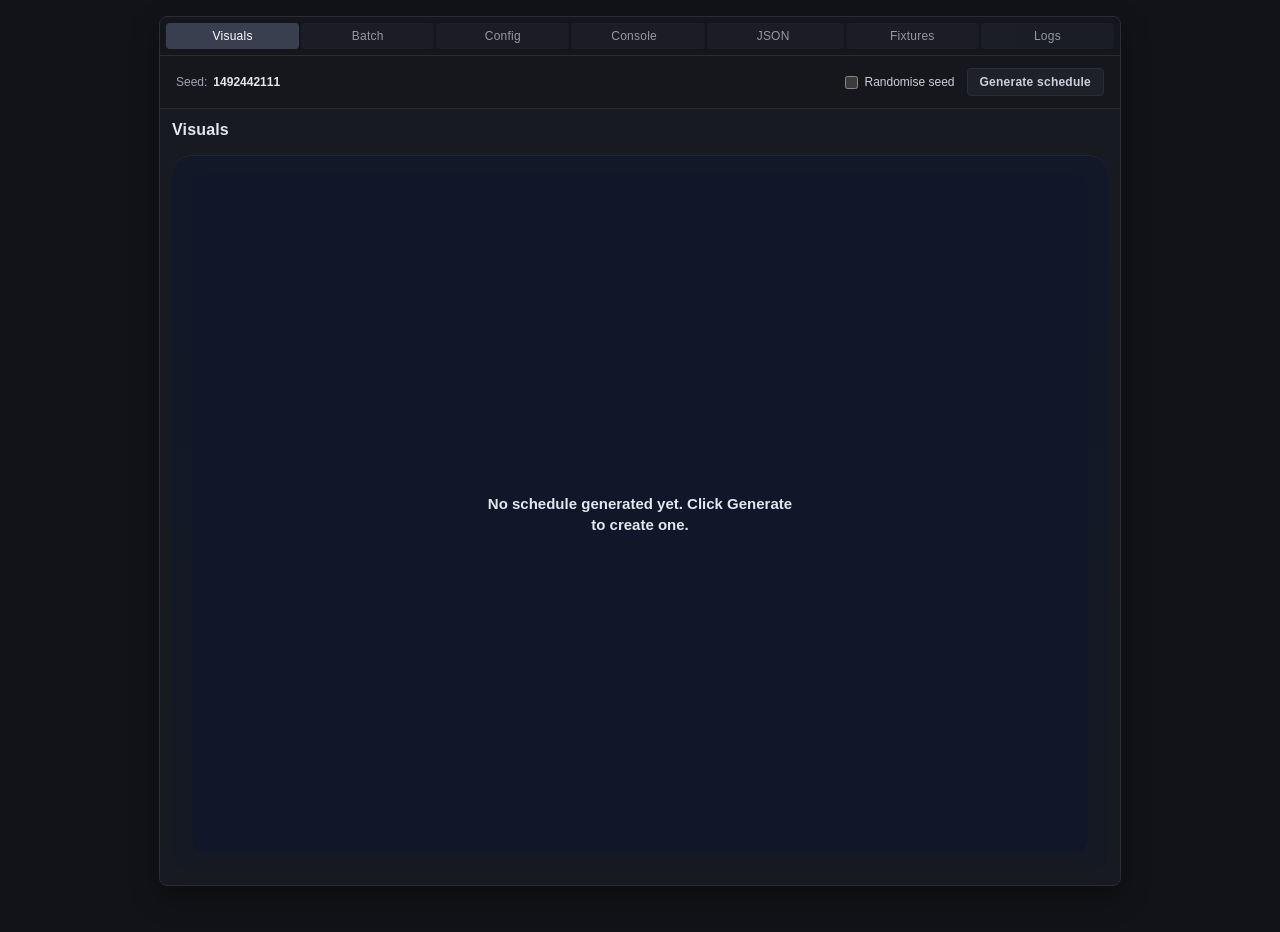
==== web/index.html @ 029d88d6 "Add batch purity summary indicator" ====
<!DOCTYPE html>
<html lang="en">
<head>
  <meta charset="UTF-8">
  <meta name="viewport" content="width=device-width, initial-scale=1.0">
  <title>Wyrd Workbench</title>
  <link rel="stylesheet" href="style.css">
</head>
<body>
  <div class="workbench">
    <nav
      id="root-tab-bar"
      class="tab-bar"
      role="tablist"
      aria-label="Workbench tabs"
      data-root-tabs
    >
      <button
        class="tab root-tab root-tab--active"
        type="button"
        id="tab-visuals"
        role="tab"
        aria-selected="true"
        aria-controls="panel-visuals"
        data-tab="visuals"
        data-root-tab="visuals"
      >
        Visuals
      </button>
      <button
        class="tab root-tab"
        type="button"
        id="tab-batch"
        role="tab"
        aria-selected="false"
        aria-controls="panel-batch"
        data-tab="batch"
        data-root-tab="batch"
        tabindex="-1"
      >
        Batch
      </button>
      <button
        class="tab root-tab"
        type="button"
        id="tab-config"
        role="tab"
        aria-selected="false"
        aria-controls="panel-config"
        data-tab="config"
        data-root-tab="config"
        tabindex="-1"
      >
        Config
      </button>
      <button
        class="tab root-tab"
        type="button"
        id="tab-console"
        role="tab"
        aria-selected="false"
        aria-controls="panel-console"
        data-tab="console"
        data-root-tab="console"
        tabindex="-1"
      >
        Console
      </button>
      <button
        class="tab root-tab"
        type="button"
        id="tab-json"
        role="tab"
        aria-selected="false"
        aria-controls="panel-json"
        data-tab="json"
        data-root-tab="json"
        tabindex="-1"
      >
        JSON
      </button>
      <button
        class="tab root-tab"
        type="button"
        id="tab-fixtures"
        role="tab"
        aria-selected="false"
        aria-controls="panel-fixtures"
        data-tab="fixtures"
        data-root-tab="fixtures"
        tabindex="-1"
      >
        Fixtures
      </button>
      <button
        class="tab root-tab"
        type="button"
        id="tab-logs"
        role="tab"
        aria-selected="false"
        aria-controls="panel-logs"
        data-tab="logs"
        data-root-tab="logs"
        tabindex="-1"
      >
        Logs
      </button>
    </nav>
    <div class="workbench-toolbar" data-global-actions>
      <div class="toolbar-info">
        <span class="toolbar-seed-label">Seed:</span>
        <span class="toolbar-seed-value" data-current-seed>—</span>
      </div>
      <div class="toolbar-actions">
        <label class="toolbar-toggle" for="randomize-seed-toggle">
          <input type="checkbox" id="randomize-seed-toggle" />
          <span>Randomise seed</span>
        </label>
        <button type="button" data-global-action="generate">
          Generate schedule
        </button>
      </div>
    </div>
    <main class="tab-content">
      <section
        class="tab-panel root-panel root-panel--active active"
        id="panel-visuals"
        role="tabpanel"
        aria-labelledby="tab-visuals"
        data-tab="visuals"
        data-root-panel="visuals"
        tabindex="-1"
      >
        <h2 class="tab-panel-title" data-tab-heading tabindex="-1">Visuals</h2>
        <div id="visuals-container"></div>
      </section>
      <section
        class="tab-panel root-panel is-hidden"
        id="panel-batch"
        role="tabpanel"
        aria-labelledby="tab-batch"
        data-tab="batch"
        data-root-panel="batch"
        tabindex="-1"
      >
        <div class="tab-panel-title-row">
          <h2 class="tab-panel-title" data-tab-heading tabindex="-1">Batch</h2>
          <span class="purity-pill" data-purity-indicator aria-live="polite">Purity: n/a</span>
        </div>
        <div class="batch-panel" id="batch-panel" data-batch-panel>
          <div class="visuals-history-panel batch-controls">
            <div class="batch-controls__header">
              <h3 class="batch-controls__title">Batch runner</h3>
              <span class="batch-controls__summary" data-batch-summary>Run a batch to begin.</span>
            </div>
            <div class="batch-controls__body">
              <div class="batch-size-group" role="group" aria-label="Batch size">
                <span class="batch-controls__label">Batch size</span>
                <div class="batch-size-buttons">
                  <button type="button" class="batch-size-button is-active" data-batch-size="52">
                    52
                  </button>
                  <button type="button" class="batch-size-button" data-batch-size="100">100</button>
                  <button type="button" class="batch-size-button" data-batch-size="500">500</button>
                </div>
              </div>
              <div class="batch-controls__actions">
                <button type="button" class="batch-run-button" data-batch-run>Run batch</button>
                <button
                  type="button"
                  class="batch-fit-button"
                  data-batch-fit
                  aria-pressed="false"
                >
                  Fit
                </button>
              </div>
            </div>
          </div>
          <div class="visuals-history-panel batch-results">
            <div class="batch-results__header">
              <h3 class="batch-results__title">Batch results</h3>
              <div class="batch-results__controls">
                <div class="batch-mode-toggle" role="group" aria-label="Batch scale mode">
                  <button
                    type="button"
                    class="batch-mode-button is-active"
                    data-batch-mode="proportional"
                    aria-pressed="true"
                  >
                    Proportional
                  </button>
                  <button
                    type="button"
                    class="batch-mode-button"
                    data-batch-mode="absolute"
                    aria-pressed="false"
                  >
                    Absolute
                  </button>
                </div>
                <div class="batch-mode-toggle" role="group" aria-label="Batch order mode">
                  <button
                    type="button"
                    class="batch-mode-button"
                    data-batch-order="sequence"
                    aria-pressed="false"
                  >
                    Sequence
                  </button>
                  <button
                    type="button"
                    class="batch-mode-button is-active"
                    data-batch-order="share"
                    aria-pressed="true"
                  >
                    Share
                  </button>
                </div>
              </div>
            </div>
            <div class="batch-results__legend" data-batch-legend>
              <span class="batch-results__legend-title">Activities</span>
              <div class="batch-results__legend-list" data-batch-legend-list role="list"></div>
              <p class="batch-results__legend-empty" data-batch-legend-empty>
                Run a batch to see activities.
              </p>
            </div>
            <div class="batch-results__body">
              <div class="batch-results__visualization" data-batch-visualization>
                <div class="batch-results__stack" data-batch-stack></div>
              </div>
              <p class="batch-results__empty" data-batch-empty>Run a batch to see results.</p>
            </div>
          </div>
        </div>
      </section>
      <section
        class="tab-panel root-panel is-hidden"
        id="panel-config"
        role="tabpanel"
        aria-labelledby="tab-config"
        data-tab="config"
        data-root-panel="config"
        tabindex="-1"
      >
        <h2 class="tab-panel-title" data-tab-heading tabindex="-1">Config</h2>
        <div class="config-layout" id="config-panel">
          <div class="tab-group">
            <div class="tab-bar nested" data-config="class-tabs">
              <button class="tab active" type="button" data-class="calendar">Calendar</button>
            </div>
            <div class="tab-content nested inset config-class-panels">
              <div class="config-class-panel active" data-class-panel="calendar">
                <div class="tab-bar nested" data-calendar="variant-tabs">
                  <button class="tab active" type="button" data-variant="mk1">MK1</button>
                  <button class="tab" type="button" data-variant="mk2">MK2</button>
                </div>
                <section class="config-section" data-calendar="common">
                  <div class="config-common-grid">
                    <label class="config-field" for="cal-arch">
                      <span class="config-field-label">Archetype</span>
                      <select id="cal-arch" class="config-control">
                        <option value="Office">Office</option>
                        <option value="Parent">Parent</option>
                        <option value="Freelancer">Freelancer</option>
                      </select>
                    </label>
                    <label class="config-field" for="cal-week">
                      <span class="config-field-label">Week start date</span>
                      <input id="cal-week" class="config-control" type="date" />
                    </label>
                    <div class="config-field config-field-seed">
                      <label class="config-field-label" for="cal-seed">Seed number</label>
                      <div class="seed-row">
                        <input
                          id="cal-seed"
                          class="config-control"
                          type="number"
                          inputmode="numeric"
                        />
                        <div class="seed-buttons">
                          <button type="button" id="seed-reset" class="mini-button">
                            Reset
                          </button>
                          <button type="button" id="seed-random" class="mini-button">
                            Surprise me
                          </button>
                        </div>
                      </div>
                    </div>
                  </div>
                </section>
                <div class="config-variant-panels">
                  <div class="config-variant-panel active" data-variant-panel="mk1">
                    <div class="tab-bar nested subtle" data-rig-tabs="mk1">
                      <button class="tab active" type="button" data-rig="default">Default</button>
                    </div>
                    <div class="tab-content nested inset config-panels">
                      <div class="config-panel-content active" data-panel="mk1:default">
                        <p class="config-copy">MK1 Default settings placeholder…</p>
                      </div>
                    </div>
                  </div>
                  <div class="config-variant-panel" data-variant-panel="mk2" hidden>
                    <div class="tab-bar nested subtle" data-rig-tabs="mk2">
                      <button class="tab active" type="button" data-rig="calendar">Calendar</button>
                      <button class="tab" type="button" data-rig="workforce">Workforce</button>
                    </div>
                    <div class="tab-content nested inset config-panels">
                      <div class="config-panel-content active" data-panel="mk2:calendar">
                        <div class="config-toggle-list">
                          <label class="config-toggle" for="mk2cal-compress">
                            <input type="checkbox" id="mk2cal-compress" />
                            <span>Show compression overlays</span>
                          </label>
                          <label class="config-toggle" for="mk2cal-conflicts">
                            <input type="checkbox" id="mk2cal-conflicts" />
                            <span>Show conflict markers</span>
                          </label>
                        </div>
                      </div>
                      <div class="config-panel-content" data-panel="mk2:workforce" hidden>
                        <div class="config-field">
                          <label class="config-field-label" for="mk2wf-budget">
                            Yearly budget (JSON)
                          </label>
                          <textarea id="mk2wf-budget" class="config-control config-textarea"></textarea>
                        </div>
                        <div class="config-inline-actions">
                          <button type="button" id="mk2wf-default" class="mini-button">
                            Use sensible default
                          </button>
                          <button type="button" id="mk2wf-validate" class="mini-button accent">
                            Validate
                          </button>
                        </div>
                      </div>
                    </div>
                  </div>
                </div>
              </div>
            </div>
          </div>
          <div class="config-summary" data-config-summary>
            <span class="config-chip" data-config-chip="class">Class: Calendar</span>
            <span class="config-chip" data-config-chip="variant">Variant: MK1</span>
            <span class="config-chip" data-config-chip="rig">Rig: Default</span>
            <span class="config-chip" data-config-chip="archetype">Archetype: —</span>
            <span class="config-chip" data-config-chip="weekStart">Week Start: —</span>
            <span class="config-chip" data-config-chip="seed">Seed: —</span>
          </div>
          <div class="config-actions">
            <button
              type="button"
              class="secondary-action"
              data-config-action="initialize-runtime"
            >
              Initialize Runtime
            </button>
          </div>
        </div>
      </section>
      <section
        class="tab-panel root-panel is-hidden"
        id="panel-console"
        role="tabpanel"
        aria-labelledby="tab-console"
        data-tab="console"
        data-root-panel="console"
        tabindex="-1"
      >
        <h2 class="tab-panel-title" data-tab-heading tabindex="-1">Console</h2>
      </section>
      <section
        class="tab-panel root-panel is-hidden"
        id="panel-json"
        role="tabpanel"
        aria-labelledby="tab-json"
        data-tab="json"
        data-root-panel="json"
        tabindex="-1"
      >
        <h2 class="tab-panel-title" data-tab-heading tabindex="-1">JSON</h2>
      </section>
      <section
        class="tab-panel root-panel is-hidden"
        id="panel-fixtures"
        role="tabpanel"
        aria-labelledby="tab-fixtures"
        data-tab="fixtures"
        data-root-panel="fixtures"
        tabindex="-1"
      >
        <h2 class="tab-panel-title" data-tab-heading tabindex="-1">Fixtures</h2>
      </section>
      <section
        class="tab-panel root-panel is-hidden"
        id="panel-logs"
        role="tabpanel"
        aria-labelledby="tab-logs"
        data-tab="logs"
        data-root-panel="logs"
        tabindex="-1"
      >
        <h2 class="tab-panel-title" data-tab-heading tabindex="-1">Logs</h2>
      </section>
    </main>
  </div>
  <script type="module" src="app.js"></script>
</body>
</html>
---- web/style.css ----
:root {
  color-scheme: dark;
  font-family: "Inter", "Segoe UI", sans-serif;
  font-size: 13px;
  background-color: #1b1d23;
  color: #e5e7eb;
}

body {
  margin: 0;
  background: #121318;
  display: flex;
  justify-content: center;
  min-height: 100vh;
  padding: 16px;
}

.workbench {
  width: 100%;
  max-width: 960px;
  background: #1b1d23;
  border: 1px solid #2a2d35;
  border-radius: 8px;
  overflow: hidden;
  display: flex;
  flex-direction: column;
  height: calc(100vh - 32px);
  min-height: calc(100vh - 32px);
  max-height: calc(100vh - 32px);
  box-shadow: 0 12px 28px rgba(0, 0, 0, 0.35);
}

.tab-bar {
  position: relative;
  z-index: 10;
  display: flex;
  gap: 2px;
  background: #15161c;
  padding: 6px;
  border-bottom: 1px solid #2a2d35;
}

.workbench-toolbar {
  display: flex;
  align-items: center;
  justify-content: flex-end;
  gap: 12px;
  padding: 12px 16px;
  background: #16171d;
  border-bottom: 1px solid #2a2d35;
}

.toolbar-info {
  display: inline-flex;
  align-items: center;
  gap: 6px;
  margin-right: auto;
  font-size: 12px;
  color: #9ea3b6;
}

.toolbar-seed-value {
  font-variant-numeric: tabular-nums;
  color: #e5e7eb;
  font-weight: 600;
}

.toolbar-actions {
  display: inline-flex;
  align-items: center;
  gap: 12px;
}

.toolbar-toggle {
  display: inline-flex;
  align-items: center;
  gap: 6px;
  font-size: 12px;
  color: #cbd0df;
  cursor: pointer;
  user-select: none;
}

.toolbar-toggle input {
  margin: 0;
}

.tab {
  flex: 1;
  background: #1f2128;
  color: #cbd0df;
  border: none;
  border-radius: 4px;
  padding: 6px 8px;
  font-size: 12px;
  letter-spacing: 0.02em;
  cursor: pointer;
  transition: background 0.2s ease, color 0.2s ease;
}

.tab.json-tab,
.tab.fixtures-tab {
  display: inline-flex;
  align-items: center;
  justify-content: center;
  gap: 6px;
  padding-right: 12px;
}

.tab.json-tab .tab-badge,
.tab.fixtures-tab .tab-badge {
  width: 8px;
  height: 8px;
  border-radius: 9999px;
  background: transparent;
  opacity: 0;
  transition: opacity 0.2s ease;
  box-shadow: 0 0 0 1px rgba(15, 23, 42, 0.65);
}

.tab.json-tab .tab-badge.tab-badge--ok {
  background: #22c55e;
  opacity: 1;
}

.tab.json-tab .tab-badge.tab-badge--err {
  background: #ef4444;
  opacity: 1;
}

.tab.fixtures-tab .tab-badge.tab-badge--notice {
  background: #38bdf8;
  opacity: 1;
}

.tab:hover {
  background: #272a33;
  color: #ffffff;
}

.tab.active {
  background: #3a3f4f;
  color: #ffffff;
}

.root-tab {
  opacity: 0.7;
}

.root-tab--active {
  background: #3a3f4f;
  color: #ffffff;
  opacity: 1;
}

.tab-content {
  position: relative;
  z-index: 0;
  padding: 12px;
  background: #181a21;
  flex: 1;
  min-height: 0;
  overflow: auto;
  display: flex;
  flex-direction: column;
}

.tab-panel {
  display: none;
}

.tab-panel[hidden] {
  display: none;
}

.tab-panel.active {
  display: block;
}

.root-panel.is-hidden {
  display: none;
}

.tab-panel:focus-visible,
.tab-panel-title:focus-visible {
  outline: 2px solid #22d3ee;
  outline-offset: 4px;
}

.tab-panel-title {
  margin: 0 0 16px;
  font-size: 16px;
  font-weight: 600;
  letter-spacing: 0.01em;
}

.tab-panel-title-row {
  display: flex;
  align-items: center;
  justify-content: space-between;
  gap: 12px;
  margin-bottom: 16px;
}

.tab-panel-title-row .tab-panel-title {
  margin: 0;
}

.purity-pill {
  display: inline-flex;
  align-items: center;
  border-radius: 999px;
  border: 1px solid rgba(148, 163, 184, 0.35);
  background: rgba(15, 23, 42, 0.7);
  color: #cbd5f5;
  font-size: 12px;
  font-weight: 600;
  letter-spacing: 0.03em;
  padding: 4px 10px;
  line-height: 1.2;
  white-space: nowrap;
}

.purity-pill--ok {
  background: rgba(34, 197, 94, 0.18);
  border-color: rgba(34, 197, 94, 0.45);
  color: #86efac;
}

.purity-pill--error {
  background: rgba(248, 113, 113, 0.18);
  border-color: rgba(248, 113, 113, 0.45);
  color: #fecaca;
}

.tab-bar.nested {
  background: #1c1e25;
  padding: 4px;
  border: 1px solid #2a2d35;
  border-radius: 6px;
}

.tab-bar.nested.subtle {
  background: #181a21;
  border-color: #2f323c;
}

.tab-content.nested {
  padding: 12px;
  background: #1c1e25;
  border: 1px solid #2a2d35;
  border-radius: 6px;
  margin-top: 10px;
}

.tab-content.nested.inset {
  background: #15171d;
  border-color: #2f323c;
}

.tab-content.nested.inset .tab-panel {
  padding: 8px 4px;
}

.tab-content.nested.inset .tab-panel p {
  margin: 0;
}

.config-layout {
  display: flex;
  flex-direction: column;
  gap: 18px;
}
[data-config="class-tabs"],
[data-calendar="variant-tabs"],
[data-rig-tabs] {
  display: flex;
  align-items: center;
  gap: 4px;
  padding: 4px 6px;
  border-radius: 9999px;
  border: 1px solid #2a2d35;
  background: #181a21;
  flex-wrap: wrap;
}

[data-config="class-tabs"] {
  background: #1c1e25;
}

[data-rig-tabs] {
  background: #15171d;
  border-color: #2f323c;
}

[data-config="class-tabs"] .tab,
[data-calendar="variant-tabs"] .tab,
[data-rig-tabs] .tab {
  flex: 0 0 auto;
  padding: 4px 12px;
  font-size: 12px;
  border-radius: 9999px;
  letter-spacing: 0.02em;
}

[data-config="class-tabs"] .tab,
[data-calendar="variant-tabs"] .tab {
  background: #1f2128;
}

[data-config="class-tabs"] .tab.active,
[data-calendar="variant-tabs"] .tab.active,
[data-rig-tabs] .tab.active {
  background: #3a3f4f;
}

[data-class-panel][hidden],
.config-variant-panel[hidden] {
  display: none;
}

.config-class-panel {
  display: flex;
  flex-direction: column;
  gap: 12px;
}

.config-variant-panels {
  display: flex;
  flex-direction: column;
  gap: 12px;
}

.config-variant-panel {
  display: flex;
  flex-direction: column;
  gap: 10px;
}

.config-common-grid {
  display: grid;
  gap: 10px;
  grid-template-columns: repeat(auto-fit, minmax(180px, 1fr));
}

.config-field {
  display: flex;
  flex-direction: column;
  gap: 4px;
}

.config-field-label {
  font-size: 12px;
  color: #cbd0df;
  letter-spacing: 0.01em;
}

.config-control {
  background: #1f2128;
  border: 1px solid #2a2d35;
  border-radius: 4px;
  color: #e5e7eb;
  font-size: 12px;
  padding: 6px 8px;
  min-height: 28px;
  transition: border-color 0.2s ease, box-shadow 0.2s ease;
}

.config-control:focus-visible {
  outline: 2px solid #6366f1;
  outline-offset: 2px;
}

.config-control:disabled {
  opacity: 0.6;
}

.config-field-seed .seed-row {
  display: flex;
  align-items: center;
  gap: 6px;
}

.seed-buttons {
  display: inline-flex;
  gap: 4px;
}

.mini-button {
  background: #2a2d35;
  border: 1px solid #353843;
  border-radius: 4px;
  color: #d0d5e2;
  cursor: pointer;
  font-size: 12px;
  letter-spacing: 0.01em;
  padding: 4px 8px;
  transition: background 0.2s ease, color 0.2s ease, border-color 0.2s ease;
}

.mini-button:hover {
  background: #353843;
  color: #ffffff;
}

.mini-button:focus-visible {
  outline: 2px solid #22d3ee;
  outline-offset: 2px;
}

.mini-button.accent {
  background: #3a3f4f;
  border-color: #4b5164;
  color: #f8fafc;
}

.config-toggle-list {
  display: flex;
  flex-direction: column;
  gap: 8px;
}

.config-toggle {
  display: flex;
  align-items: center;
  gap: 10px;
  font-size: 12px;
  color: #d0d5e2;
}

.config-toggle input[type='checkbox'] {
  width: 16px;
  height: 16px;
  accent-color: #6366f1;
}

.config-textarea {
  min-height: 140px;
  resize: vertical;
  line-height: 1.4;
}

.config-inline-actions {
  display: flex;
  flex-wrap: wrap;
  gap: 6px;
}

.config-summary {
  display: flex;
  flex-wrap: wrap;
  gap: 6px;
  padding: 8px 10px;
  background: #16171d;
  border: 1px solid #2a2d35;
  border-radius: 8px;
}

.config-chip {
  display: inline-flex;
  align-items: center;
  gap: 6px;
  background: #1f2128;
  border: 1px solid #2a2d35;
  border-radius: 9999px;
  padding: 4px 12px;
  font-size: 12px;
  color: #d0d5e2;
  letter-spacing: 0.01em;
}


[data-rig-tabs][hidden] {
  display: none;
}

.config-panel-content {
  display: none;
  flex-direction: column;
  gap: 12px;
  max-height: 260px;
  overflow-y: auto;
  padding-right: 4px;
}

.config-panel-content.active {
  display: flex;
}

.tab-group {
  display: flex;
  flex-direction: column;
  gap: 10px;
}

.config-copy {
  color: #cbd0df;
  font-size: 12px;
  line-height: 1.6;
}

.config-actions {
  display: flex;
  gap: 10px;
}

.primary-action,
.secondary-action {
  padding: 10px 18px;
  border-radius: 6px;
  border: 1px solid transparent;
  font-size: 12px;
  font-weight: 600;
  letter-spacing: 0.03em;
  cursor: pointer;
  transition: transform 0.15s ease, box-shadow 0.15s ease;
}

.primary-action {
  background: linear-gradient(135deg, #6366f1, #22d3ee);
  border-color: rgba(255, 255, 255, 0.12);
  color: #0f172a;
  box-shadow: 0 10px 22px rgba(34, 211, 238, 0.25);
}

.secondary-action {
  background: #1f2128;
  border-color: #2a2d35;
  color: #cbd0df;
}

.primary-action:hover,
.secondary-action:hover {
  transform: translateY(-1px);
  box-shadow: 0 12px 24px rgba(15, 23, 42, 0.2);
}

.primary-action:active,
.secondary-action:active {
  transform: translateY(0);
  box-shadow: 0 6px 16px rgba(15, 23, 42, 0.2);
}

.primary-action:focus-visible,
.secondary-action:focus-visible {
  outline: 2px solid #22d3ee;
  outline-offset: 2px;
}

#panel-visuals {
  flex: 1;
  min-height: 0;
  overflow: hidden;
}

#panel-visuals.tab-panel.active {
  display: flex;
  flex-direction: column;
}

#panel-visuals .tab-panel-title {
  flex-shrink: 0;
}

#visuals-container {
  position: relative;
  z-index: 0;
  display: flex;
  flex-direction: column;
  flex: 1;
  min-height: 0;
  border-radius: 20px;
  background: linear-gradient(180deg, rgba(15, 23, 42, 0.75), rgba(15, 23, 42, 0.3));
  padding: 20px;
  box-shadow: inset 0 1px 0 rgba(255, 255, 255, 0.05);
  overflow: hidden;
}

.visuals-layout {
  flex: 1;
  display: flex;
  flex-direction: column;
  gap: 16px;
  min-height: 0;
}

.visuals-main {
  flex: 1;
  min-width: 0;
  min-height: 0;
  display: flex;
  flex-direction: column;
  gap: 16px;
  position: relative;
}

.visuals-panel {
  flex: 1;
  display: flex;
  flex-direction: column;
  gap: 16px;
  min-height: 0;
}

.visuals-header-row {
  display: flex;
  align-items: center;
  justify-content: space-between;
  gap: 12px;
  flex-wrap: wrap;
}

.visuals-controls-block {
  display: flex;
  flex-direction: column;
  gap: 12px;
  align-items: stretch;
  flex: 0 0 auto;
}

.visuals-run-meta {
  display: inline-flex;
  align-items: center;
  gap: 8px;
  padding: 6px 12px;
  border-radius: 999px;
  border: 1px solid rgba(148, 163, 184, 0.25);
  background: rgba(15, 23, 42, 0.45);
  color: #e2e8f0;
  font-size: 12px;
  font-weight: 600;
  letter-spacing: 0.01em;
  white-space: nowrap;
}

.visuals-run-meta[hidden] {
  display: none;
}

.visuals-run-meta__label {
  font-variant-numeric: tabular-nums;
}

.visuals-canvas-block {
  flex: 1;
  min-height: 0;
}

.chip-row {
  display: flex;
  flex-wrap: wrap;
  gap: 8px;
  width: 100%;
  max-height: 96px;
  overflow-y: auto;
  overflow-x: hidden;
  padding: 4px 4px 4px 0;
}

.visuals-history-panel {
  width: 100%;
  box-sizing: border-box;
  flex-shrink: 0;
  display: flex;
  flex-direction: column;
  gap: 12px;
  padding: 16px;
  border-radius: 16px;
  border: 1px solid rgba(148, 163, 184, 0.25);
  background: rgba(15, 23, 42, 0.55);
  backdrop-filter: blur(6px);
}

.visuals-history-header {
  display: flex;
  align-items: center;
  justify-content: space-between;
}

.visuals-history-title {
  margin: 0;
  font-size: 14px;
  font-weight: 600;
  letter-spacing: 0.02em;
  text-transform: uppercase;
  color: #e2e8f0;
}

.visuals-history-hint {
  margin: 0;
  font-size: 12px;
  color: rgba(203, 213, 225, 0.75);
}

.visuals-history-summary {
  display: flex;
  flex-direction: column;
  gap: 8px;
  padding: 12px;
  border-radius: 12px;
  border: 1px solid rgba(148, 163, 184, 0.25);
  background: rgba(15, 23, 42, 0.35);
}

.visuals-history-summary[hidden] {
  display: none;
}

.visuals-history-summary__title {
  margin: 0;
  font-size: 13px;
  font-weight: 600;
  letter-spacing: 0.02em;
  color: #e2e8f0;
}

.visuals-history-summary__meta {
  margin: 0;
  font-size: 12px;
  color: rgba(203, 213, 225, 0.75);
}

.visuals-history-summary__grid {
  display: grid;
  gap: 10px 16px;
  grid-template-columns: repeat(auto-fit, minmax(120px, 1fr));
}

.visuals-history-summary__item {
  display: flex;
  flex-direction: column;
  gap: 4px;
}

.visuals-history-summary__term {
  font-size: 11px;
  text-transform: uppercase;
  letter-spacing: 0.08em;
  color: rgba(148, 163, 184, 0.85);
}

.visuals-history-summary__value {
  font-size: 16px;
  font-weight: 600;
  color: #f8fafc;
}

.batch-panel {
  flex: 1;
  display: flex;
  flex-direction: column;
  gap: 16px;
  min-height: 0;
}

.batch-controls,
.batch-results {
  display: flex;
  flex-direction: column;
  gap: 16px;
  width: 100%;
  max-width: 100%;
  box-sizing: border-box;
  overflow-x: hidden;
}

.batch-controls__header,
.batch-results__header {
  display: flex;
  align-items: center;
  justify-content: space-between;
  gap: 12px;
  flex-wrap: wrap;
}

.batch-results__controls {
  display: flex;
  flex-wrap: wrap;
  align-items: center;
  gap: 8px;
}

.batch-results__legend {
  display: flex;
  flex-direction: column;
  gap: 8px;
  padding: 12px 16px;
  border-radius: 16px;
  border: 1px solid rgba(148, 163, 184, 0.22);
  background: rgba(15, 23, 42, 0.45);
}

.batch-results__legend-title {
  font-size: 12px;
  font-weight: 600;
  letter-spacing: 0.06em;
  text-transform: uppercase;
  color: rgba(226, 232, 240, 0.85);
}

.batch-results__legend-list {
  display: flex;
  flex-wrap: wrap;
  gap: 8px;
}

.batch-results__legend-empty {
  margin: 0;
  font-size: 12px;
  color: rgba(148, 163, 184, 0.8);
}

.batch-legend__chip {
  display: inline-flex;
  align-items: center;
  gap: 6px;
  border-radius: 999px;
  border: 1px solid rgba(148, 163, 184, 0.3);
  background: rgba(15, 23, 42, 0.6);
  color: #e2e8f0;
  font-size: 12px;
  font-weight: 600;
  letter-spacing: 0.02em;
  padding: 4px 12px 4px 10px;
  cursor: pointer;
  transition: background 0.18s ease, border-color 0.18s ease, color 0.18s ease,
    box-shadow 0.18s ease;
}

.batch-legend__chip:hover {
  border-color: rgba(148, 163, 184, 0.5);
  background: rgba(30, 41, 59, 0.7);
}

.batch-legend__chip.is-active {
  background: rgba(79, 70, 229, 0.7);
  border-color: rgba(99, 102, 241, 0.9);
  color: #ffffff;
  box-shadow: 0 10px 22px rgba(15, 23, 42, 0.35);
}

.batch-legend__swatch {
  width: 12px;
  height: 12px;
  border-radius: 999px;
  background: var(--legend-swatch-color, #6366f1);
  box-shadow: 0 0 0 1px rgba(15, 23, 42, 0.65);
}

.batch-legend__label {
  white-space: nowrap;
}

.batch-controls__title,
.batch-results__title {
  margin: 0;
  font-size: 14px;
  font-weight: 600;
  letter-spacing: 0.02em;
  text-transform: uppercase;
  color: #e2e8f0;
}

.batch-controls__summary {
  font-size: 12px;
  color: rgba(203, 213, 225, 0.75);
}

.batch-controls__body {
  display: flex;
  flex-wrap: wrap;
  gap: 16px;
  align-items: flex-end;
}

.batch-controls__actions {
  display: flex;
  flex-wrap: wrap;
  gap: 12px;
  align-items: center;
}

.batch-size-group {
  display: flex;
  flex-direction: column;
  gap: 8px;
}

.batch-controls__label {
  font-size: 12px;
  font-weight: 600;
  letter-spacing: 0.06em;
  text-transform: uppercase;
  color: rgba(203, 213, 225, 0.85);
}

.batch-size-buttons {
  display: flex;
  gap: 8px;
  flex-wrap: wrap;
}

.batch-size-button {
  border: 1px solid rgba(148, 163, 184, 0.28);
  border-radius: 999px;
  background: rgba(15, 23, 42, 0.65);
  color: #e2e8f0;
  font-size: 13px;
  font-weight: 600;
  letter-spacing: 0.02em;
  padding: 8px 16px;
  cursor: pointer;
  transition: background 0.18s ease, border-color 0.18s ease, color 0.18s ease,
    transform 0.18s ease;
}

.batch-size-button:hover {
  background: rgba(30, 41, 59, 0.75);
  border-color: rgba(148, 163, 184, 0.4);
}

.batch-size-button.is-active {
  background: rgba(79, 70, 229, 0.55);
  border-color: rgba(148, 163, 184, 0.45);
  box-shadow: inset 0 0 0 1px rgba(148, 163, 184, 0.3);
  color: #ffffff;
}

.batch-size-button:disabled {
  opacity: 0.6;
  cursor: not-allowed;
}

.batch-run-button {
  border-radius: 12px;
  border: 1px solid rgba(148, 163, 184, 0.3);
  background: linear-gradient(135deg, rgba(99, 102, 241, 0.78), rgba(56, 189, 248, 0.78));
  color: #0f172a;
  font-weight: 700;
  font-size: 13px;
  letter-spacing: 0.03em;
  padding: 10px 18px;
  cursor: pointer;
  transition: transform 0.18s ease, box-shadow 0.18s ease, opacity 0.18s ease;
}

.batch-run-button:hover:not(:disabled) {
  transform: translateY(-1px);
  box-shadow: 0 12px 28px rgba(15, 23, 42, 0.35);
}

.batch-run-button:disabled {
  opacity: 0.7;
  cursor: not-allowed;
  box-shadow: none;
  transform: none;
}

.batch-fit-button {
  border: 1px solid rgba(148, 163, 184, 0.3);
  border-radius: 999px;
  background: rgba(15, 23, 42, 0.6);
  color: #e2e8f0;
  font-weight: 600;
  font-size: 12px;
  letter-spacing: 0.06em;
  text-transform: uppercase;
  padding: 10px 18px;
  cursor: pointer;
  transition: background 0.18s ease, color 0.18s ease, transform 0.18s ease,
    box-shadow 0.18s ease, border-color 0.18s ease;
}

.batch-fit-button:hover:not(:disabled) {
  background: rgba(79, 70, 229, 0.65);
  border-color: rgba(148, 163, 184, 0.45);
  color: #ffffff;
  transform: translateY(-1px);
  box-shadow: 0 12px 24px rgba(79, 70, 229, 0.3);
}

.batch-fit-button.is-active {
  background: rgba(79, 70, 229, 0.75);
  border-color: rgba(148, 163, 184, 0.45);
  color: #ffffff;
  box-shadow: 0 12px 26px rgba(79, 70, 229, 0.35);
}

.batch-fit-button:disabled {
  opacity: 0.7;
  cursor: not-allowed;
  transform: none;
  box-shadow: none;
}

.batch-mode-toggle {
  display: inline-flex;
  gap: 6px;
  padding: 4px;
  border-radius: 999px;
  background: rgba(15, 23, 42, 0.55);
  border: 1px solid rgba(148, 163, 184, 0.2);
}

.batch-mode-button {
  border: none;
  border-radius: 999px;
  padding: 6px 12px;
  font-size: 12px;
  font-weight: 600;
  color: #cbd5f5;
  background: transparent;
  cursor: pointer;
  transition: background 0.18s ease, color 0.18s ease;
}

.batch-mode-button.is-active {
  background: rgba(79, 70, 229, 0.55);
  color: #ffffff;
  box-shadow: inset 0 0 0 1px rgba(148, 163, 184, 0.35);
}

.batch-mode-button:disabled {
  opacity: 0.65;
  cursor: not-allowed;
}

.batch-results__body {
  display: flex;
  flex-direction: column;
  gap: 12px;
  width: 100%;
  max-width: 100%;
}

.batch-results__visualization {
  display: flex;
  flex-direction: column;
  gap: 12px;
  width: 100%;
  max-width: 100%;
  max-height: 360px;
  overflow-y: auto;
  overflow-x: hidden;
  box-sizing: border-box;
  padding-right: 4px;
}

.batch-results__visualization--fit {
  overflow-y: hidden;
}

.batch-results__stack {
  display: flex;
  flex-direction: column;
  gap: 12px;
  width: 100%;
  max-width: 100%;
}

.batch-results__stack--fit {
  gap: 0;
}

.batch-results__row {
  display: flex;
  gap: 16px;
  align-items: center;
  width: 100%;
  max-width: 100%;
}

.batch-results__row--fit {
  gap: 8px;
  align-items: stretch;
  overflow: hidden;
}

.batch-results__row--fit .batch-results__label {
  display: none;
}

.batch-results__row--fit .batch-results__bar {
  display: flex;
  align-items: stretch;
  min-height: 0;
}

.batch-results__label {
  display: flex;
  flex-direction: column;
  gap: 4px;
  min-width: 120px;
}

.batch-results__run {
  font-size: 12px;
  font-weight: 600;
  letter-spacing: 0.06em;
  text-transform: uppercase;
  color: #e2e8f0;
}

.batch-results__duration {
  font-size: 11px;
  letter-spacing: 0.06em;
  text-transform: uppercase;
  color: rgba(148, 163, 184, 0.85);
}

.batch-results__bar {
  flex: 1;
  min-width: 0;
  max-width: 100%;
  box-sizing: border-box;
}

.batch-results__track {
  display: flex;
  align-items: stretch;
  width: calc(var(--batch-row-scale, 1) * 100%);
  max-width: 100%;
  min-height: 20px;
  border-radius: 999px;
  overflow: hidden;
  border: 1px solid rgba(148, 163, 184, 0.25);
  background: rgba(15, 23, 42, 0.55);
  transition: width 0.18s ease;
  box-sizing: border-box;
}

.batch-results__track--fit {
  min-height: 0;
  height: 100%;
  border-radius: 6px;
  border-width: 0;
}

.batch-results__track--fit .batch-results__segment-label {
  display: none;
}

.batch-results__segment {
  cursor: default;
  transition: opacity 0.18s ease, filter 0.18s ease;
}

.batch-results__segment:hover {
  transform: none;
}

.batch-results__segment--dimmed {
  opacity: 0.25;
  filter: saturate(0.2);
}

.batch-results__segment--highlighted {
  opacity: 1;
  filter: saturate(1.05);
}

.batch-results__visualization--highlighting .batch-results__track {
  opacity: 0.95;
}

.batch-results__segment-label {
  font-size: 11px;
  letter-spacing: 0.02em;
}

.batch-results__empty {
  margin: 0;
  font-size: 12px;
  color: rgba(148, 163, 184, 0.85);
}

.visuals-history-list {
  flex: 1;
  display: flex;
  flex-direction: column;
  gap: 8px;
  margin: 0;
  padding: 0;
  list-style: none;
  overflow-y: auto;
}

.visuals-history-empty {
  margin: 0;
  padding: 12px;
  border-radius: 12px;
  background: rgba(15, 23, 42, 0.35);
  color: rgba(203, 213, 225, 0.85);
  font-size: 13px;
  text-align: center;
}

.visuals-history-item {
  list-style: none;
}

.visuals-history-entry {
  width: 100%;
  display: flex;
  flex-direction: column;
  gap: 4px;
  align-items: flex-start;
  border: 1px solid rgba(148, 163, 184, 0.2);
  border-radius: 12px;
  background: rgba(30, 41, 59, 0.55);
  color: inherit;
  font: inherit;
  padding: 10px 12px;
  cursor: pointer;
  text-align: left;
  position: relative;
  transition: border-color 0.2s ease, background 0.2s ease, transform 0.2s ease;
}

.visuals-history-entry:hover {
  border-color: rgba(94, 234, 212, 0.55);
  background: rgba(30, 64, 175, 0.4);
}

.visuals-history-entry:focus-visible {
  outline: 2px solid #22d3ee;
  outline-offset: 2px;
}

.visuals-history-entry.is-active {
  border-color: rgba(56, 189, 248, 0.85);
  background: rgba(14, 116, 144, 0.45);
  box-shadow: inset 3px 0 0 rgba(56, 189, 248, 0.9);
}

.visuals-history-entry__headline {
  font-size: 12px;
  font-weight: 600;
  color: #f1f5f9;
  line-height: 1.4;
}

.visuals-history-entry__meta {
  font-size: 12px;
  color: rgba(203, 213, 225, 0.9);
  line-height: 1.4;
}

.console-pane {
  display: grid;
  gap: 12px;
}

.console-controls {
  display: flex;
  flex-direction: column;
  gap: 12px;
  background: #1f2128;
  border: 1px solid #2a2d35;
  border-radius: 6px;
  padding: 12px;
}

.console-runtime-row {
  display: flex;
  flex-wrap: wrap;
  align-items: center;
  gap: 8px;
}

.console-select {
  min-width: 180px;
  background: #16171d;
  color: #e5e7eb;
  border: 1px solid #2a2d35;
  border-radius: 4px;
  padding: 6px 8px;
  font-size: 13px;
}

.console-load-button {
  background: #2b2f3b;
  color: #d0d5e2;
  border: 1px solid #3a3f4f;
  border-radius: 4px;
  padding: 6px 12px;
  font-size: 12px;
  cursor: pointer;
  transition: background 0.2s ease, color 0.2s ease, opacity 0.2s ease;
}

.console-load-button:hover {
  background: #3a3f4f;
  color: #ffffff;
}

.console-field {
  display: flex;
  flex-direction: column;
  gap: 6px;
}

.console-field-label {
  font-size: 12px;
  letter-spacing: 0.04em;
  text-transform: uppercase;
  color: #9ba3b6;
}

.console-textarea {
  width: 100%;
  min-height: 120px;
  font-family: "JetBrains Mono", "Fira Code", "SFMono-Regular", Menlo, Monaco, Consolas, "Liberation Mono", "Courier New", monospace;
  font-size: 12px;
  line-height: 1.5;
  color: #e5e7eb;
  background: #16171d;
  border: 1px solid #2a2d35;
  border-radius: 4px;
  padding: 10px;
  resize: vertical;
  box-sizing: border-box;
}

.console-textarea--script {
  min-height: 220px;
}

.console-textarea--json {
  min-height: 160px;
}

.console-field-grid {
  display: grid;
  gap: 12px;
  grid-template-columns: repeat(auto-fit, minmax(240px, 1fr));
}

.console-actions {
  display: flex;
  justify-content: flex-end;
}

.console-run-button {
  background: #3b82f6;
  color: #ffffff;
  border: none;
  border-radius: 4px;
  padding: 8px 16px;
  font-size: 13px;
  font-weight: 600;
  cursor: pointer;
  transition: background 0.2s ease, opacity 0.2s ease;
}

.console-run-button:hover:enabled {
  background: #2563eb;
}

.console-run-button:disabled {
  opacity: 0.6;
  cursor: not-allowed;
}

.console-meta {
  font-family: "JetBrains Mono", "Fira Code", "SFMono-Regular", Menlo, Monaco, Consolas, "Liberation Mono", "Courier New", monospace;
  font-size: 12px;
  color: #9ba3b6;
  word-break: break-word;
  margin-top: 4px;
}

.console-stream {
  display: flex;
  flex-direction: column;
  gap: 8px;
  background: #1f2128;
  border: 1px solid #2a2d35;
  border-radius: 6px;
  padding: 12px;
}

.console-stream-title {
  margin: 0;
  font-size: 12px;
  letter-spacing: 0.04em;
  text-transform: uppercase;
  color: #9ba3b6;
}

.console-output {
  min-height: 120px;
  max-height: 220px;
  overflow-y: auto;
  font-family: "JetBrains Mono", "Fira Code", "SFMono-Regular", Menlo, Monaco, Consolas, "Liberation Mono", "Courier New", monospace;
  font-size: 12px;
  line-height: 1.5;
  color: #e5e7eb;
  background: #16171d;
  border: 1px solid #2a2d35;
  border-radius: 4px;
  padding: 10px;
  resize: vertical;
  box-sizing: border-box;
  white-space: pre-wrap;
}

.console-structured {
  display: flex;
  flex-direction: column;
  gap: 10px;
  background: #1f2128;
  border: 1px solid #2a2d35;
  border-radius: 6px;
  padding: 12px;
}

.console-structured-header {
  display: flex;
  align-items: center;
  justify-content: space-between;
  flex-wrap: wrap;
  gap: 8px;
}

.console-structured-summary {
  font-family: "JetBrains Mono", "Fira Code", "SFMono-Regular", Menlo, Monaco, Consolas, "Liberation Mono", "Courier New", monospace;
  font-size: 12px;
  line-height: 1.5;
  color: #e5e7eb;
  word-break: break-word;
}

.console-structured-copy {
  background: #2b2f3b;
  color: #d0d5e2;
  border: 1px solid #3a3f4f;
  border-radius: 4px;
  padding: 6px 10px;
  font-size: 12px;
  cursor: pointer;
  transition: background 0.2s ease, color 0.2s ease, opacity 0.2s ease;
}

.console-structured-copy:hover:enabled {
  background: #3a3f4f;
  color: #ffffff;
}

.console-structured-copy:disabled {
  opacity: 0.5;
  cursor: not-allowed;
}

.console-structured-details {
  border: 1px solid #2a2d35;
  border-radius: 4px;
  background: #16171d;
}

.console-structured-details[hidden] {
  display: none;
}

.visuals-mount {
  position: relative;
  z-index: 0;
  flex: 1;
  min-height: 0;
  display: flex;
  flex-direction: column;
}

.visuals-fallback-panel {
  position: relative;
  z-index: 0;
  display: flex;
  align-items: center;
  justify-content: center;
  min-height: 320px;
  border: 1px dashed rgba(148, 163, 184, 0.3);
  border-radius: 16px;
  padding: 24px;
  background: rgba(15, 23, 42, 0.4);
}

.visuals-fallback-panel__image {
  max-width: 100%;
  max-height: 380px;
  border-radius: 12px;
  box-shadow: 0 18px 42px rgba(15, 23, 42, 0.45);
}

.visuals-fallback-panel__message {
  margin: 0;
  margin-top: 12px;
  color: #cbd5f5;
  font-size: 14px;
  text-align: center;
}

.visuals-status-overlay {
  position: absolute;
  inset: 0;
  display: flex;
  flex-direction: column;
  align-items: center;
  justify-content: center;
  gap: 12px;
  padding: 24px;
  border-radius: 16px;
  background: rgba(15, 23, 42, 0.75);
  color: #e2e8f0;
  font-size: 16px;
  font-weight: 600;
  text-align: center;
  pointer-events: none;
  backdrop-filter: blur(2px);
  z-index: 5;
}

.visuals-status-overlay[hidden] {
  display: none;
}

.visuals-status-overlay__spinner {
  width: 32px;
  height: 32px;
  border-radius: 50%;
  border: 3px solid rgba(226, 232, 240, 0.3);
  border-top-color: #38bdf8;
  animation: visuals-spinner 0.85s linear infinite;
  display: none;
}

.visuals-status-overlay.is-loading .visuals-status-overlay__spinner {
  display: block;
}

.visuals-status-overlay__text {
  max-width: 320px;
  font-size: 15px;
  line-height: 1.4;
}

@keyframes visuals-spinner {
  from {
    transform: rotate(0deg);
  }
  to {
    transform: rotate(360deg);
  }
}

.radial-urchin-root {
  display: flex;
  flex-direction: column;
  gap: 16px;
  color: #f8fafc;
  font-family: 'Inter', 'SF Pro Text', system-ui, -apple-system, BlinkMacSystemFont, 'Segoe UI', sans-serif;
  flex: 1;
  min-height: 0;
}

.radial-urchin {
  display: flex;
  flex-direction: column;
  gap: 16px;
  flex: 1;
  min-height: 0;
}

.radial-urchin__controls {
  display: flex;
  flex-direction: column;
  gap: 12px;
  align-items: stretch;
  background: rgba(15, 23, 42, 0.65);
  border: 1px solid rgba(148, 163, 184, 0.2);
  border-radius: 18px;
  padding: 16px 18px;
  box-shadow: 0 22px 36px rgba(15, 23, 42, 0.38);
}

.radial-urchin__header {
  display: flex;
  align-items: center;
  gap: 12px;
  flex-wrap: wrap;
  width: 100%;
}

.radial-urchin__meta-slot {
  margin-left: auto;
  display: flex;
  align-items: center;
}

.radial-urchin__meta-slot[hidden] {
  display: none;
}

.radial-urchin__segmented {
  display: inline-flex;
  align-items: center;
  background: rgba(100, 116, 139, 0.22);
  border-radius: 999px;
  padding: 4px;
  gap: 4px;
}

.radial-urchin__segment {
  border: none;
  background: transparent;
  color: #e2e8f0;
  font-size: 13px;
  font-weight: 600;
  padding: 8px 14px;
  border-radius: 999px;
  cursor: pointer;
  transition: background 0.18s ease, color 0.18s ease, box-shadow 0.18s ease;
}

.radial-urchin__segment.is-active {
  background: rgba(129, 140, 248, 0.24);
  color: #f8fafc;
  box-shadow: inset 0 0 0 1px rgba(99, 102, 241, 0.6);
}

.radial-urchin__segment:focus-visible {
  outline: 2px solid rgba(99, 102, 241, 0.8);
  outline-offset: 2px;
}

.radial-urchin__legend {
  display: flex;
  flex-wrap: wrap;
  gap: 8px;
  width: 100%;
  align-items: flex-start;
}

.radial-urchin__share {
  position: relative;
  display: flex;
  flex-direction: column;
  gap: 10px;
  padding: 16px 18px;
  background: rgba(15, 23, 42, 0.65);
  border: 1px solid rgba(148, 163, 184, 0.2);
  border-radius: 18px;
  box-shadow: 0 18px 32px rgba(15, 23, 42, 0.32);
}

.activity-share__header {
  display: flex;
  align-items: center;
  gap: 8px;
  font-size: 12px;
  font-weight: 600;
  color: #cbd5f5;
  text-transform: uppercase;
  letter-spacing: 0.08em;
}

.activity-share__title {
  color: #e2e8f0;
}

.activity-share__total {
  font-size: 11px;
  font-weight: 500;
  color: rgba(148, 163, 184, 0.85);
}

.activity-share__track {
  display: flex;
  border-radius: 14px;
  overflow: hidden;
  min-height: 32px;
  border: 1px solid rgba(148, 163, 184, 0.28);
  background: rgba(148, 163, 184, 0.12);
  box-shadow: inset 0 0 0 1px rgba(15, 23, 42, 0.25);
}

.activity-share__track.is-interactive {
  cursor: pointer;
}

.activity-share__track.is-interactive:focus-visible {
  outline: 2px solid rgba(129, 140, 248, 0.65);
  outline-offset: 2px;
}

.activity-share__segment {
  flex: 1 1 0%;
  display: flex;
  align-items: center;
  justify-content: center;
  position: relative;
  padding: 4px 8px;
  min-width: 6px;
  background: var(--segment-color, #6366f1);
  color: var(--segment-text-color, #0f172a);
  transition: transform 0.18s ease;
  cursor: pointer;
}

.activity-share__segment:hover {
  transform: translateY(-1px);
}

.activity-share__segment-label {
  font-size: 12px;
  font-weight: 600;
  text-shadow: 0 1px 2px rgba(15, 23, 42, 0.35);
  white-space: nowrap;
}

.activity-share__empty {
  margin: 0;
  font-size: 12px;
  color: rgba(148, 163, 184, 0.85);
}

.activity-share__hint {
  margin: 0;
  font-size: 11px;
  letter-spacing: 0.06em;
  text-transform: uppercase;
  color: rgba(148, 163, 184, 0.75);
}

.activity-share__tooltip {
  position: absolute;
  transform: translate(-50%, -100%) translateY(-12px);
  background: rgba(15, 23, 42, 0.92);
  border-radius: 12px;
  padding: 10px 12px;
  border: 1px solid rgba(148, 163, 184, 0.4);
  box-shadow: 0 16px 28px rgba(15, 23, 42, 0.45);
  display: flex;
  flex-direction: column;
  gap: 4px;
  font-size: 12px;
  pointer-events: none;
  color: #f8fafc;
  z-index: 2;
}

.activity-share__tooltip strong {
  font-size: 13px;
  font-weight: 700;
  color: #e0e7ff;
}

.activity-share__tooltip span {
  display: block;
  color: rgba(226, 232, 240, 0.92);
}

.activity-share__track[hidden] {
  display: none;
}

.activity-share__tooltip[hidden] {
  display: none;
}

.activity-balance-history {
  position: relative;
  flex: 1;
  display: flex;
  flex-direction: column;
  gap: 12px;
  padding: 16px 18px;
  background: rgba(15, 23, 42, 0.72);
  border: 1px solid rgba(148, 163, 184, 0.22);
  border-radius: 18px;
  box-shadow: 0 18px 32px rgba(15, 23, 42, 0.28);
  min-height: 0;
}

.activity-balance-history[hidden] {
  display: none;
}

.activity-balance-history__header {
  display: flex;
  align-items: baseline;
  justify-content: space-between;
  gap: 12px;
}

.activity-balance-history__title {
  margin: 0;
  font-size: 13px;
  font-weight: 600;
  letter-spacing: 0.06em;
  text-transform: uppercase;
  color: #e2e8f0;
}

.activity-balance-history__hint {
  margin: 0;
  font-size: 11px;
  letter-spacing: 0.08em;
  text-transform: uppercase;
  color: rgba(148, 163, 184, 0.75);
}

.activity-balance-history__stack {
  flex: 1;
  display: flex;
  flex-direction: column;
  gap: 4px;
  min-height: 0;
  overflow: hidden;
}

.activity-balance-history--dense .activity-balance-history__stack {
  gap: 1px;
}

.activity-balance-history__stack[hidden] {
  display: none;
}

.activity-balance-history__row {
  display: flex;
  align-items: stretch;
  gap: 10px;
  flex: 1 1 0%;
  min-height: 8px;
}

.activity-balance-history--dense .activity-balance-history__row {
  gap: 0;
  min-height: 2px;
}

.activity-balance-history__run-wrapper {
  display: flex;
  flex-direction: column;
  justify-content: center;
  gap: 2px;
  min-width: 78px;
  flex: 0 0 auto;
}

.activity-balance-history__run {
  font-size: 11px;
  font-weight: 600;
  letter-spacing: 0.08em;
  text-transform: uppercase;
  color: rgba(203, 213, 225, 0.85);
}

.activity-balance-history__run-meta {
  font-size: 10px;
  color: rgba(148, 163, 184, 0.65);
}

.activity-balance-history__run-meta[hidden] {
  display: none;
}

.activity-balance-history__bar {
  flex: 1;
  display: flex;
  border-radius: 12px;
  overflow: hidden;
  border: 1px solid rgba(148, 163, 184, 0.24);
  background: rgba(148, 163, 184, 0.1);
  min-height: 0;
}

.activity-balance-history--dense .activity-balance-history__bar {
  border-radius: 6px;
}

.activity-balance-history__bar--dense {
  border: none;
  background: none;
  gap: 0;
}

.activity-balance-history__segment {
  padding: 0;
  align-items: center;
  justify-content: center;
  min-width: 3px;
  transition: none;
}

.activity-balance-history__segment:hover {
  transform: none;
}

.activity-balance-history__segment--dense {
  margin: 0;
  border: none;
  box-shadow: none;
  outline: none;
}

.activity-balance-history__segment-label {
  font-size: 10px;
  font-weight: 600;
  padding: 0 6px;
  white-space: nowrap;
  text-shadow: 0 1px 2px rgba(15, 23, 42, 0.35);
}

.activity-balance-history--dense .activity-balance-history__segment-label {
  display: none;
}

.activity-balance-history__empty {
  margin: 0;
  padding: 12px;
  border-radius: 12px;
  background: rgba(15, 23, 42, 0.4);
  color: rgba(203, 213, 225, 0.82);
  font-size: 12px;
  text-align: center;
}

.activity-balance-history__empty[hidden] {
  display: none;
}

.activity-balance-history__tooltip {
  position: absolute;
  transform: translate(-50%, -100%) translateY(-12px);
  background: rgba(15, 23, 42, 0.92);
  border-radius: 12px;
  padding: 8px 10px;
  border: 1px solid rgba(148, 163, 184, 0.35);
  box-shadow: 0 16px 28px rgba(15, 23, 42, 0.45);
  display: flex;
  flex-direction: column;
  gap: 4px;
  font-size: 11px;
  pointer-events: none;
  color: #f8fafc;
  z-index: 3;
}

.activity-balance-history__tooltip strong {
  font-size: 12px;
  font-weight: 700;
  color: #cbd5f5;
}

.activity-balance-history__tooltip span {
  display: block;
  color: rgba(226, 232, 240, 0.92);
}

.activity-balance-history__tooltip .meta {
  font-size: 10px;
  color: rgba(148, 163, 184, 0.7);
  text-transform: none;
}

.activity-balance-history__tooltip[hidden] {
  display: none;
}

.radial-urchin__legend-empty {
  margin: 0;
  color: #94a3b8;
  font-size: 13px;
  width: 100%;
}

.radial-urchin__chip {
  display: inline-flex;
  align-items: center;
  gap: 8px;
  background: rgba(148, 163, 184, 0.16);
  border: 1px solid rgba(148, 163, 184, 0.25);
  border-radius: 999px;
  padding: 6px 12px;
  font-size: 12px;
  color: #e2e8f0;
  cursor: pointer;
  box-shadow: inset 0 0 0 1px rgba(15, 23, 42, 0.25);
  transition: background 0.18s ease, border 0.18s ease;
}

.radial-urchin__chip input[type='checkbox'] {
  accent-color: var(--chip-color, #6366f1);
}

.radial-urchin__chip:hover {
  background: rgba(99, 102, 241, 0.18);
  border-color: rgba(99, 102, 241, 0.32);
}

.radial-urchin__actions {
  display: flex;
  align-items: center;
  flex-wrap: wrap;
  gap: 12px;
  justify-content: flex-start;
  width: 100%;
}

.radial-urchin__icon-button {
  width: 40px;
  height: 40px;
  border-radius: 50%;
  border: none;
  background: rgba(129, 140, 248, 0.24);
  color: #ede9fe;
  font-size: 14px;
  display: inline-flex;
  align-items: center;
  justify-content: center;
  cursor: pointer;
  transition: transform 0.16s ease, box-shadow 0.16s ease;
  box-shadow: 0 12px 24px rgba(99, 102, 241, 0.35);
}

.radial-urchin__icon-button:hover {
  transform: translateY(-1px);
}

.radial-urchin__icon-button.is-active {
  background: rgba(79, 70, 229, 0.48);
}

.radial-urchin__speed {
  display: inline-flex;
  gap: 4px;
  flex-wrap: wrap;
  background: rgba(51, 65, 85, 0.65);
  border-radius: 999px;
  padding: 4px;
}

.radial-urchin__speed-option {
  border: none;
  border-radius: 999px;
  padding: 6px 10px;
  font-size: 12px;
  color: #cbd5f5;
  background: transparent;
  cursor: pointer;
  transition: background 0.18s ease, color 0.18s ease;
}

.radial-urchin__speed-option.is-active {
  background: rgba(79, 70, 229, 0.55);
  color: #fff;
  box-shadow: inset 0 0 0 1px rgba(148, 163, 184, 0.32);
}

.radial-urchin__scrub {
  appearance: none;
  flex: 1 1 160px;
  min-width: 160px;
  height: 4px;
  border-radius: 999px;
  background: linear-gradient(90deg, rgba(99, 102, 241, 0.65), rgba(34, 211, 238, 0.65));
}

.radial-urchin__scrub::-webkit-slider-thumb {
  appearance: none;
  width: 12px;
  height: 12px;
  border-radius: 50%;
  background: #38bdf8;
  box-shadow: 0 0 0 3px rgba(56, 189, 248, 0.25);
  cursor: pointer;
}

.radial-urchin__scrub::-moz-range-thumb {
  width: 12px;
  height: 12px;
  border-radius: 50%;
  background: #38bdf8;
  border: none;
  box-shadow: 0 0 0 3px rgba(56, 189, 248, 0.25);
  cursor: pointer;
}

.radial-urchin__reset,
.radial-urchin__export {
  border: none;
  border-radius: 999px;
  padding: 8px 14px;
  font-size: 12px;
  font-weight: 600;
  background: rgba(30, 41, 59, 0.9);
  color: #e2e8f0;
  cursor: pointer;
  transition: background 0.18s ease, box-shadow 0.18s ease;
}

.radial-urchin__reset:hover,
.radial-urchin__export:hover {
  background: rgba(59, 130, 246, 0.65);
  box-shadow: 0 12px 24px rgba(37, 99, 235, 0.35);
}

.radial-urchin__stage {
  position: relative;
  flex: 1;
  min-height: 360px;
  border-radius: 20px;
  background: radial-gradient(circle at top, rgba(148, 163, 184, 0.15), rgba(15, 23, 42, 0.75));
  border: 1px solid rgba(148, 163, 184, 0.2);
  overflow: hidden;
  transition: flex-basis 0.24s ease, min-height 0.24s ease;
}

.radial-urchin--history-open .radial-urchin__stage,
.radial-urchin__stage--tray {
  flex: 0 0 120px;
  min-height: 120px;
}

.radial-urchin__canvas {
  width: 100%;
  height: 100%;
  display: block;
}

.radial-urchin__overlay {
  position: absolute;
  inset: 0;
  pointer-events: none;
}

.radial-urchin__selection {
  fill: rgba(56, 189, 248, 0.18);
  stroke: rgba(56, 189, 248, 0.85);
  stroke-width: 1.5;
  filter: drop-shadow(0 0 10px rgba(56, 189, 248, 0.55));
}

.radial-urchin__hover {
  fill: rgba(99, 102, 241, 0.14);
  stroke: rgba(129, 140, 248, 0.8);
  stroke-width: 1;
}

.radial-urchin__scrub-line {
  stroke: rgba(14, 165, 233, 0.9);
  stroke-width: 1.5;
  stroke-dasharray: 6 4;
}

.radial-urchin__tooltip {
  position: absolute;
  max-width: 220px;
  background: rgba(15, 23, 42, 0.92);
  border: 1px solid rgba(148, 163, 184, 0.4);
  border-radius: 16px;
  padding: 14px;
  box-shadow: 0 24px 48px rgba(15, 23, 42, 0.55);
  backdrop-filter: blur(12px);
  pointer-events: none;
}

.radial-urchin__tooltip p {
  margin: 0;
  font-size: 13px;
  color: #e2e8f0;
}

.radial-urchin__tooltip p strong {
  font-size: 14px;
  font-weight: 700;
  color: #f8fafc;
}

.radial-urchin__tooltip p + p {
  margin-top: 4px;
}

.radial-urchin__tooltip p .meta {
  color: #94a3b8;
  font-size: 12px;
}

.radial-urchin__tooltip-actions {
  display: flex;
  justify-content: flex-end;
  margin-top: 10px;
  pointer-events: auto;
}

.radial-urchin__tooltip-actions button {
  border: none;
  border-radius: 999px;
  background: rgba(129, 140, 248, 0.35);
  color: #f8fafc;
  font-size: 12px;
  padding: 6px 12px;
}

.radial-urchin__live {
  position: absolute;
  width: 1px;
  height: 1px;
  overflow: hidden;
  clip: rect(0 0 0 0);
}

.console-structured-details > summary {
  cursor: pointer;
  padding: 8px 12px;
  margin: 0;
  font-size: 11px;
  letter-spacing: 0.04em;
  text-transform: uppercase;
  color: #94a3b8;
}

.console-structured-details > summary::marker {
  color: #64748b;
}

.console-structured-table {
  padding: 8px 12px 12px;
  overflow-x: auto;
}

.console-structured-table-grid {
  width: 100%;
  border-collapse: collapse;
  font-family: "JetBrains Mono", "Fira Code", "SFMono-Regular", Menlo, Monaco, Consolas, "Liberation Mono", "Courier New", monospace;
  font-size: 12px;
  color: #e5e7eb;
}

.console-structured-table-grid th {
  text-align: left;
  font-weight: 600;
  color: #cbd0df;
  border-bottom: 1px solid #2a2d35;
  padding: 6px 8px;
}

.console-structured-table-grid td {
  padding: 6px 8px;
  border-top: 1px solid #2a2d35;
  vertical-align: top;
  word-break: break-word;
}

.console-structured-syspath {
  list-style: none;
  margin: 0;
  padding: 8px 12px 12px;
  display: flex;
  flex-direction: column;
  gap: 4px;
  font-family: "JetBrains Mono", "Fira Code", "SFMono-Regular", Menlo, Monaco, Consolas, "Liberation Mono", "Courier New", monospace;
  font-size: 12px;
  color: #cbd0df;
}

.console-structured-syspath li {
  word-break: break-word;
}

.tab-panel[data-tab="config"] {
  display: none;
}

.tab-panel.active[data-tab="config"] {
  display: block;
}

.accordion {
  display: flex;
  flex-direction: column;
  gap: 8px;
}

.accordion-item {
  background: #1f2128;
  border: 1px solid #2a2d35;
  border-radius: 6px;
  overflow: hidden;
}

.accordion-header {
  width: 100%;
  display: flex;
  align-items: center;
  gap: 12px;
  padding: 10px 12px;
  background: transparent;
  color: #cbd0df;
  border: none;
  font-size: 12px;
  font-weight: 600;
  letter-spacing: 0.01em;
  text-align: left;
  cursor: pointer;
  transition: background 0.2s ease, color 0.2s ease;
}

.accordion-header:hover {
  background: #242731;
  color: #ffffff;
}

.accordion-header:focus-visible {
  outline: 2px solid #4f46e5;
  outline-offset: 2px;
}

.accordion-title {
  flex: 1;
}

.accordion-arrow {
  display: inline-block;
  font-size: 12px;
  color: #9095a5;
  transition: transform 0.2s ease, color 0.2s ease;
}

.accordion-header:hover .accordion-arrow {
  color: #ffffff;
}

.accordion-item.open .accordion-header {
  background: #272a33;
  color: #ffffff;
}

.accordion-item.open .accordion-arrow {
  transform: rotate(90deg);
  color: #ffffff;
}

.accordion-content {
  padding: 0 12px 12px;
  border-top: 1px solid #2a2d35;
  font-size: 12px;
  color: #aeb3c2;
}

.accordion-content p {
  margin: 12px 0 0;
}

.command-palette-overlay {
  position: fixed;
  inset: 0;
  display: none;
  align-items: center;
  justify-content: center;
  background: rgba(9, 11, 16, 0.65);
  backdrop-filter: blur(4px);
  z-index: 1000;
  padding: 24px;
}

.command-palette-overlay.open {
  display: flex;
}

.command-palette {
  width: min(360px, 100%);
  background: #1b1d23;
  border: 1px solid #2a2d35;
  border-radius: 10px;
  box-shadow: 0 18px 40px rgba(0, 0, 0, 0.4);
  padding: 18px;
  display: flex;
  flex-direction: column;
  gap: 12px;
}

.command-palette-title {
  margin: 0;
  font-size: 14px;
  font-weight: 600;
  letter-spacing: 0.03em;
  color: #f3f4f6;
}

.command-palette-actions {
  list-style: none;
  margin: 0;
  padding: 0;
  display: flex;
  flex-direction: column;
  gap: 8px;
}

.command-palette-action {
  width: 100%;
  display: flex;
  align-items: center;
  justify-content: space-between;
  background: #20232b;
  border: 1px solid transparent;
  border-radius: 6px;
  color: #d2d6e3;
  font-size: 13px;
  padding: 10px 12px;
  cursor: pointer;
  transition: background 0.2s ease, border-color 0.2s ease, color 0.2s ease;
}

.command-palette-action:hover,
.command-palette-action:focus-visible {
  background: #2a2d35;
  color: #ffffff;
  border-color: #3f4557;
  outline: none;
}

.command-palette-action[disabled],
.command-palette-action[aria-disabled='true'] {
  cursor: not-allowed;
  background: #191b22;
  color: #6e7385;
  border-color: #23252d;
}

.command-palette-action[disabled]:hover,
.command-palette-action[disabled]:focus-visible {
  background: #191b22;
  color: #6e7385;
  border-color: #23252d;
}

.json-pane {
  display: flex;
  flex-direction: column;
  gap: 12px;
}

.json-toolbar {
  display: flex;
  justify-content: space-between;
  align-items: center;
  gap: 12px;
}

.json-summary {
  font-size: 11px;
  color: #94a3b8;
  letter-spacing: 0.02em;
}

.json-summary[hidden] {
  display: none;
}

.json-actions {
  display: flex;
  gap: 8px;
}

.json-button {
  background: #2b2f3b;
  color: #d0d5e2;
  border: 1px solid #3a3f4f;
  border-radius: 4px;
  padding: 6px 10px;
  font-size: 12px;
  cursor: pointer;
  transition: background 0.2s ease, color 0.2s ease, opacity 0.2s ease;
}

.json-button:hover:enabled {
  background: #3a3f4f;
  color: #ffffff;
}

.json-button:disabled {
  opacity: 0.5;
  cursor: not-allowed;
}

.json-output {
  margin: 0;
  font-family: "JetBrains Mono", "Fira Code", "SFMono-Regular", Menlo, Monaco, Consolas, "Liberation Mono", "Courier New", monospace;
  font-size: 12px;
  line-height: 1.6;
  background: #16171d;
  color: #e5e7eb;
  border: 1px solid #2a2d35;
  border-radius: 6px;
  padding: 14px;
  min-height: 240px;
  overflow: auto;
}

.fixtures-pane {
  display: flex;
  flex-direction: column;
  gap: 16px;
}

.fixtures-actions {
  display: flex;
  gap: 8px;
  align-items: center;
}

.fixtures-actions button {
  background: #2b2f3b;
  color: #80879b;
  border: 1px solid #343945;
  border-radius: 4px;
  padding: 6px 12px;
  font-size: 12px;
  cursor: pointer;
  transition: background 0.2s ease, color 0.2s ease, border-color 0.2s ease;
}

.fixtures-actions button:disabled {
  opacity: 0.6;
  cursor: not-allowed;
}

.fixtures-actions button:hover:enabled {
  background: #343945;
  color: #e5e7eb;
}

.run-history-section {
  display: flex;
  flex-direction: column;
  gap: 12px;
}

.run-history-heading {
  margin: 0;
  font-size: 12px;
  font-weight: 600;
  letter-spacing: 0.06em;
  text-transform: uppercase;
  color: #cbd0df;
}

.run-history-list {
  list-style: none;
  margin: 0;
  padding: 0;
  display: flex;
  flex-direction: column;
  gap: 8px;
}

.run-history-item {
  display: flex;
  flex-direction: row;
  gap: 12px;
  justify-content: space-between;
  align-items: flex-start;
  background: #1a1c23;
  border: 1px solid #2a2d35;
  border-radius: 6px;
  padding: 10px 12px;
}

.run-history-details {
  display: flex;
  flex-direction: column;
  gap: 4px;
  flex: 1;
  min-width: 0;
}

.run-history-label {
  font-size: 12px;
  font-weight: 600;
  color: #e5e7eb;
  word-break: break-word;
}

.run-history-meta {
  font-size: 11px;
  color: #94a3b8;
  word-break: break-word;
}

.run-history-actions {
  display: flex;
  gap: 6px;
}

.run-history-button {
  background: #2b2f3b;
  color: #d0d5e2;
  border: 1px solid #3a3f4f;
  border-radius: 4px;
  padding: 4px 10px;
  font-size: 11px;
  cursor: pointer;
  transition: background 0.2s ease, color 0.2s ease, border-color 0.2s ease;
}

.run-history-button:hover {
  background: #3a3f4f;
  color: #ffffff;
}

.run-history-button--danger {
  background: #3a1f23;
  border-color: #4b2f34;
  color: #fda29b;
}

.run-history-button--danger:hover {
  background: #4c2b2f;
  color: #ffffff;
}

.run-history-empty {
  margin: 0;
  padding: 12px;
  background: #1a1c23;
  border: 1px dashed #2a2d35;
  border-radius: 6px;
  font-size: 12px;
  color: #8188a0;
  text-align: center;
}

.logs-pane {
  display: flex;
  flex-direction: column;
  gap: 20px;
}

.logs-history {
  display: flex;
  flex-direction: column;
  gap: 16px;
}

.logs-history .visuals-history-panel {
  max-width: none;
}

.logs-stream {
  display: flex;
  flex-direction: column;
  gap: 12px;
}

.logs-toolbar {
  display: flex;
  justify-content: flex-end;
}

.logs-clear {
  background: #2b2f3b;
  color: #d0d5e2;
  border: 1px solid #3a3f4f;
  border-radius: 4px;
  padding: 6px 10px;
  font-size: 12px;
  cursor: pointer;
  transition: background 0.2s ease, color 0.2s ease;
}

.logs-clear:hover {
  background: #3a3f4f;
  color: #ffffff;
}

.logs-output {
  min-height: 260px;
  background: #16171d;
  border: 1px solid #2a2d35;
  border-radius: 6px;
  padding: 14px;
  font-family: "JetBrains Mono", "Fira Code", "SFMono-Regular", Menlo, Monaco, Consolas, "Liberation Mono", "Courier New", monospace;
  font-size: 12px;
  color: #b9bfd2;
  line-height: 1.5;
  overflow-y: auto;
}
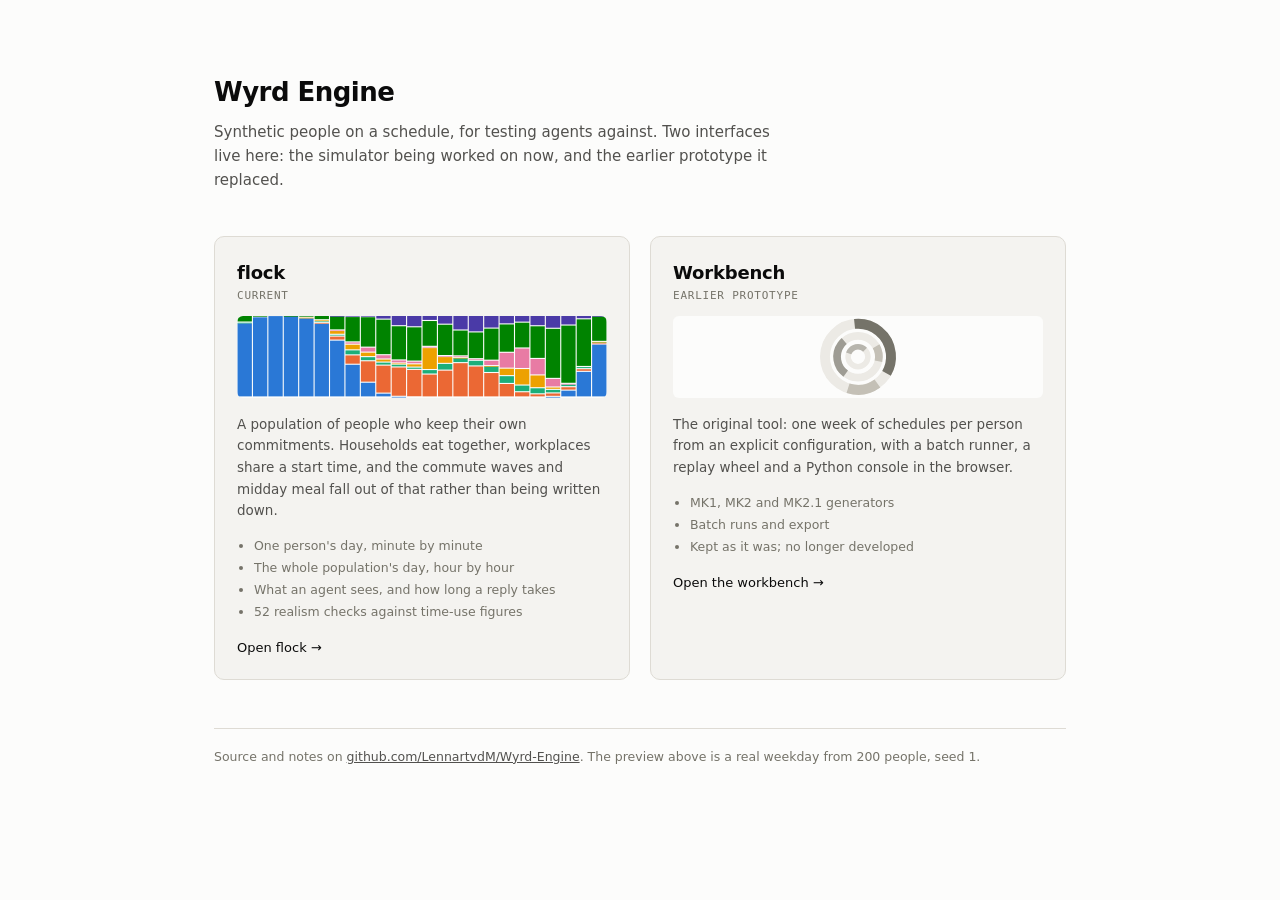
==== commit f1257680: "Add a browser interface for flock and a landing page choosing between the two The site now opens on " ====
--- a/web/index.html
+++ b/web/index.html
@@ -3,410 +3,265 @@
 <head>
   <meta charset="UTF-8">
   <meta name="viewport" content="width=device-width, initial-scale=1.0">
-  <title>Wyrd Workbench</title>
-  <link rel="stylesheet" href="style.css">
+  <title>Wyrd Engine</title>
+  <style>
+    :root {
+      color-scheme: light;
+      --surface-1: #fcfcfb; --surface-2: #f4f3f0; --surface-3: #eceae5;
+      --line: #dedbd4; --line-strong: #c4c0b6;
+      --text-primary: #0b0b0b; --text-secondary: #52514e; --text-muted: #757369;
+      --sleep: #2a78d6; --work: #eb6834; --commute: #1baf7a; --eating: #eda100;
+      --chores: #e87ba4; --home: #008300; --out: #4a3aa7;
+      --mono: ui-monospace, SFMono-Regular, "SF Mono", Menlo, Consolas, monospace;
+      --sans: ui-sans-serif, system-ui, -apple-system, "Segoe UI", Roboto, sans-serif;
+    }
+    @media (prefers-color-scheme: dark) {
+      :root:not([data-theme="light"]) {
+        color-scheme: dark;
+        --surface-1: #1a1a19; --surface-2: #232322; --surface-3: #2c2c2a;
+        --line: #383835; --line-strong: #4d4d49;
+        --text-primary: #ffffff; --text-secondary: #c3c2b7; --text-muted: #94938a;
+        --sleep: #3987e5; --work: #d95926; --commute: #199e70; --eating: #c98500;
+        --chores: #d55181; --home: #008300; --out: #9085e9;
+      }
+    }
+    :root[data-theme="dark"] {
+      color-scheme: dark;
+      --surface-1: #1a1a19; --surface-2: #232322; --surface-3: #2c2c2a;
+      --line: #383835; --line-strong: #4d4d49;
+      --text-primary: #ffffff; --text-secondary: #c3c2b7; --text-muted: #94938a;
+      --sleep: #3987e5; --work: #d95926; --commute: #199e70; --eating: #c98500;
+      --chores: #d55181; --home: #008300; --out: #9085e9;
+    }
+    * { box-sizing: border-box; }
+    body {
+      margin: 0; background: var(--surface-1); color: var(--text-primary);
+      font: 15px/1.6 var(--sans); -webkit-font-smoothing: antialiased;
+    }
+    .page { max-width: 900px; margin: 0 auto; padding: 72px 24px 80px; }
+    h1 { font-size: 26px; margin: 0 0 6px; letter-spacing: -0.02em; }
+    .lede { color: var(--text-secondary); margin: 0 0 44px; max-width: 60ch; }
+    .choices { display: grid; grid-template-columns: 1fr 1fr; gap: 20px; }
+    a.choice {
+      display: block; text-decoration: none; color: inherit;
+      background: var(--surface-2); border: 1px solid var(--line);
+      border-radius: 10px; padding: 22px 22px 20px;
+      transition: border-color 120ms, transform 120ms;
+    }
+    a.choice:hover { border-color: var(--line-strong); transform: translateY(-2px); }
+    a.choice h2 { margin: 0 0 2px; font-size: 18px; letter-spacing: -0.01em; }
+    a.choice .tag {
+      font: 11px var(--mono); text-transform: uppercase; letter-spacing: 0.07em;
+      color: var(--text-muted); display: block; margin-bottom: 14px;
+    }
+    a.choice p { margin: 0 0 14px; color: var(--text-secondary); font-size: 13.5px; }
+    a.choice ul { margin: 0; padding-left: 17px; color: var(--text-muted); font-size: 12.5px; }
+    a.choice li { margin: 2px 0; }
+    .preview { border-radius: 6px; overflow: hidden; margin-bottom: 16px; background: var(--surface-1); }
+    .preview svg { display: block; width: 100%; height: auto; }
+    .go { display: inline-block; margin-top: 16px; font: 13px var(--sans); color: var(--text-primary); }
+    footer {
+      margin-top: 48px; padding-top: 18px; border-top: 1px solid var(--line);
+      color: var(--text-muted); font-size: 12.5px;
+    }
+    footer a { color: var(--text-secondary); }
+    @media (max-width: 680px) {
+      .page { padding: 44px 18px 60px; }
+      .choices { grid-template-columns: 1fr; }
+    }
+  </style>
 </head>
 <body>
-  <div class="workbench">
-    <nav
-      id="root-tab-bar"
-      class="tab-bar"
-      role="tablist"
-      aria-label="Workbench tabs"
-      data-root-tabs
-    >
-      <button
-        class="tab root-tab root-tab--active"
-        type="button"
-        id="tab-visuals"
-        role="tab"
-        aria-selected="true"
-        aria-controls="panel-visuals"
-        data-tab="visuals"
-        data-root-tab="visuals"
-      >
-        Visuals
-      </button>
-      <button
-        class="tab root-tab"
-        type="button"
-        id="tab-batch"
-        role="tab"
-        aria-selected="false"
-        aria-controls="panel-batch"
-        data-tab="batch"
-        data-root-tab="batch"
-        tabindex="-1"
-      >
-        Batch
-      </button>
-      <button
-        class="tab root-tab"
-        type="button"
-        id="tab-config"
-        role="tab"
-        aria-selected="false"
-        aria-controls="panel-config"
-        data-tab="config"
-        data-root-tab="config"
-        tabindex="-1"
-      >
-        Config
-      </button>
-      <button
-        class="tab root-tab"
-        type="button"
-        id="tab-console"
-        role="tab"
-        aria-selected="false"
-        aria-controls="panel-console"
-        data-tab="console"
-        data-root-tab="console"
-        tabindex="-1"
-      >
-        Console
-      </button>
-      <button
-        class="tab root-tab"
-        type="button"
-        id="tab-json"
-        role="tab"
-        aria-selected="false"
-        aria-controls="panel-json"
-        data-tab="json"
-        data-root-tab="json"
-        tabindex="-1"
-      >
-        JSON
-      </button>
-      <button
-        class="tab root-tab"
-        type="button"
-        id="tab-fixtures"
-        role="tab"
-        aria-selected="false"
-        aria-controls="panel-fixtures"
-        data-tab="fixtures"
-        data-root-tab="fixtures"
-        tabindex="-1"
-      >
-        Fixtures
-      </button>
-      <button
-        class="tab root-tab"
-        type="button"
-        id="tab-logs"
-        role="tab"
-        aria-selected="false"
-        aria-controls="panel-logs"
-        data-tab="logs"
-        data-root-tab="logs"
-        tabindex="-1"
-      >
-        Logs
-      </button>
-    </nav>
-    <div class="workbench-toolbar" data-global-actions>
-      <div class="toolbar-info">
-        <span class="toolbar-seed-label">Seed:</span>
-        <span class="toolbar-seed-value" data-current-seed>—</span>
+<div class="page">
+
+  <h1>Wyrd Engine</h1>
+  <p class="lede">Synthetic people on a schedule, for testing agents against. Two interfaces
+    live here: the simulator being worked on now, and the earlier prototype it replaced.</p>
+
+  <div class="choices">
+
+    <a class="choice" href="flock/">
+      <h2>flock</h2>
+      <span class="tag">current</span>
+      <div class="preview">
+        <svg viewBox="0 0 336 74" role="img" aria-label="Share of a synthetic population asleep, at work, commuting, eating, doing chores, at home and out, across the 24 hours of a weekday">
+        <rect x="0.50" y="6.67" width="13.00" height="66.33" fill="var(--sleep)"/>
+        <rect x="0.50" y="6.11" width="13.00" height="0.60" fill="var(--commute)"/>
+        <rect x="0.50" y="-0.00" width="13.00" height="4.98" fill="var(--home)"/>
+        <rect x="14.50" y="1.20" width="13.00" height="71.80" fill="var(--sleep)"/>
+        <rect x="14.50" y="0.01" width="13.00" height="0.60" fill="var(--home)"/>
+        <rect x="28.50" y="0.08" width="13.00" height="72.92" fill="var(--sleep)"/>
+        <rect x="42.50" y="0.19" width="13.00" height="72.81" fill="var(--sleep)"/>
+        <rect x="42.50" y="0.00" width="13.00" height="0.60" fill="var(--home)"/>
+        <rect x="56.50" y="2.11" width="13.00" height="70.89" fill="var(--sleep)"/>
+        <rect x="56.50" y="1.55" width="13.00" height="0.60" fill="var(--eating)"/>
+        <rect x="56.50" y="0.00" width="13.00" height="0.60" fill="var(--home)"/>
+        <rect x="70.50" y="7.14" width="13.00" height="65.86" fill="var(--sleep)"/>
+        <rect x="70.50" y="6.31" width="13.00" height="0.60" fill="var(--work)"/>
+        <rect x="70.50" y="4.94" width="13.00" height="0.60" fill="var(--commute)"/>
+        <rect x="70.50" y="3.97" width="13.00" height="0.60" fill="var(--eating)"/>
+        <rect x="70.50" y="0.01" width="13.00" height="2.88" fill="var(--home)"/>
+        <rect x="84.50" y="22.40" width="13.00" height="50.60" fill="var(--sleep)"/>
+        <rect x="84.50" y="18.74" width="13.00" height="2.66" fill="var(--work)"/>
+        <rect x="84.50" y="17.11" width="13.00" height="0.64" fill="var(--commute)"/>
+        <rect x="84.50" y="13.59" width="13.00" height="2.52" fill="var(--eating)"/>
+        <rect x="84.50" y="13.13" width="13.00" height="0.60" fill="var(--chores)"/>
+        <rect x="84.50" y="0.31" width="13.00" height="11.82" fill="var(--home)"/>
+        <rect x="84.50" y="0.00" width="13.00" height="0.60" fill="var(--out)"/>
+        <rect x="98.50" y="44.30" width="13.00" height="28.70" fill="var(--sleep)"/>
+        <rect x="98.50" y="35.80" width="13.00" height="7.50" fill="var(--work)"/>
+        <rect x="98.50" y="31.24" width="13.00" height="3.56" fill="var(--commute)"/>
+        <rect x="98.50" y="26.11" width="13.00" height="4.14" fill="var(--eating)"/>
+        <rect x="98.50" y="24.00" width="13.00" height="1.11" fill="var(--chores)"/>
+        <rect x="98.50" y="0.98" width="13.00" height="22.02" fill="var(--home)"/>
+        <rect x="98.50" y="0.00" width="13.00" height="0.60" fill="var(--out)"/>
+        <rect x="112.50" y="60.63" width="13.00" height="12.37" fill="var(--sleep)"/>
+        <rect x="112.50" y="41.14" width="13.00" height="18.48" fill="var(--work)"/>
+        <rect x="112.50" y="37.40" width="13.00" height="2.74" fill="var(--commute)"/>
+        <rect x="112.50" y="33.30" width="13.00" height="3.10" fill="var(--eating)"/>
+        <rect x="112.50" y="28.79" width="13.00" height="3.51" fill="var(--chores)"/>
+        <rect x="112.50" y="1.11" width="13.00" height="26.68" fill="var(--home)"/>
+        <rect x="112.50" y="0.00" width="13.00" height="0.60" fill="var(--out)"/>
+        <rect x="126.50" y="70.55" width="13.00" height="2.45" fill="var(--sleep)"/>
+        <rect x="126.50" y="45.10" width="13.00" height="24.45" fill="var(--work)"/>
+        <rect x="126.50" y="42.36" width="13.00" height="1.75" fill="var(--commute)"/>
+        <rect x="126.50" y="39.57" width="13.00" height="1.79" fill="var(--eating)"/>
+        <rect x="126.50" y="35.65" width="13.00" height="2.91" fill="var(--chores)"/>
+        <rect x="126.50" y="3.34" width="13.00" height="31.31" fill="var(--home)"/>
+        <rect x="126.50" y="0.00" width="13.00" height="2.34" fill="var(--out)"/>
+        <rect x="140.50" y="73.42" width="13.00" height="0.60" fill="var(--sleep)"/>
+        <rect x="140.50" y="46.77" width="13.00" height="25.65" fill="var(--work)"/>
+        <rect x="140.50" y="44.27" width="13.00" height="1.50" fill="var(--commute)"/>
+        <rect x="140.50" y="43.14" width="13.00" height="0.60" fill="var(--eating)"/>
+        <rect x="140.50" y="40.39" width="13.00" height="1.75" fill="var(--chores)"/>
+        <rect x="140.50" y="9.32" width="13.00" height="30.07" fill="var(--home)"/>
+        <rect x="140.50" y="0.00" width="13.00" height="8.32" fill="var(--out)"/>
+        <rect x="154.50" y="48.97" width="13.00" height="23.91" fill="var(--work)"/>
+        <rect x="154.50" y="46.91" width="13.00" height="1.06" fill="var(--commute)"/>
+        <rect x="154.50" y="43.93" width="13.00" height="1.98" fill="var(--eating)"/>
+        <rect x="154.50" y="41.45" width="13.00" height="1.48" fill="var(--chores)"/>
+        <rect x="154.50" y="10.30" width="13.00" height="30.15" fill="var(--home)"/>
+        <rect x="154.50" y="-0.01" width="13.00" height="9.31" fill="var(--out)"/>
+        <rect x="168.50" y="53.22" width="13.00" height="19.78" fill="var(--work)"/>
+        <rect x="168.50" y="49.12" width="13.00" height="3.10" fill="var(--commute)"/>
+        <rect x="168.50" y="29.16" width="13.00" height="18.96" fill="var(--eating)"/>
+        <rect x="168.50" y="28.02" width="13.00" height="0.60" fill="var(--chores)"/>
+        <rect x="168.50" y="4.57" width="13.00" height="22.46" fill="var(--home)"/>
+        <rect x="168.50" y="0.00" width="13.00" height="3.57" fill="var(--out)"/>
+        <rect x="182.50" y="49.65" width="13.00" height="23.35" fill="var(--work)"/>
+        <rect x="182.50" y="43.51" width="13.00" height="5.14" fill="var(--commute)"/>
+        <rect x="182.50" y="37.33" width="13.00" height="5.19" fill="var(--eating)"/>
+        <rect x="182.50" y="36.42" width="13.00" height="0.60" fill="var(--chores)"/>
+        <rect x="182.50" y="7.94" width="13.00" height="27.48" fill="var(--home)"/>
+        <rect x="182.50" y="0.00" width="13.00" height="6.94" fill="var(--out)"/>
+        <rect x="196.50" y="42.85" width="13.00" height="30.15" fill="var(--work)"/>
+        <rect x="196.50" y="38.27" width="13.00" height="3.58" fill="var(--commute)"/>
+        <rect x="196.50" y="37.99" width="13.00" height="0.60" fill="var(--eating)"/>
+        <rect x="196.50" y="36.67" width="13.00" height="0.60" fill="var(--chores)"/>
+        <rect x="196.50" y="13.22" width="13.00" height="22.45" fill="var(--home)"/>
+        <rect x="196.50" y="-0.01" width="13.00" height="12.22" fill="var(--out)"/>
+        <rect x="210.50" y="45.85" width="13.00" height="27.15" fill="var(--work)"/>
+        <rect x="210.50" y="40.70" width="13.00" height="4.15" fill="var(--commute)"/>
+        <rect x="210.50" y="39.26" width="13.00" height="0.60" fill="var(--chores)"/>
+        <rect x="210.50" y="14.95" width="13.00" height="23.32" fill="var(--home)"/>
+        <rect x="210.50" y="-0.01" width="13.00" height="13.96" fill="var(--out)"/>
+        <rect x="224.50" y="51.81" width="13.00" height="21.19" fill="var(--work)"/>
+        <rect x="224.50" y="45.75" width="13.00" height="5.07" fill="var(--commute)"/>
+        <rect x="224.50" y="45.55" width="13.00" height="0.60" fill="var(--eating)"/>
+        <rect x="224.50" y="40.63" width="13.00" height="3.93" fill="var(--chores)"/>
+        <rect x="224.50" y="11.48" width="13.00" height="28.14" fill="var(--home)"/>
+        <rect x="224.50" y="0.00" width="13.00" height="10.48" fill="var(--out)"/>
+        <rect x="238.50" y="61.76" width="13.00" height="11.24" fill="var(--work)"/>
+        <rect x="238.50" y="54.66" width="13.00" height="6.10" fill="var(--commute)"/>
+        <rect x="238.50" y="47.86" width="13.00" height="5.80" fill="var(--eating)"/>
+        <rect x="238.50" y="33.45" width="13.00" height="13.42" fill="var(--chores)"/>
+        <rect x="238.50" y="7.67" width="13.00" height="24.78" fill="var(--home)"/>
+        <rect x="238.50" y="0.00" width="13.00" height="6.67" fill="var(--out)"/>
+        <rect x="252.50" y="69.28" width="13.00" height="3.72" fill="var(--work)"/>
+        <rect x="252.50" y="63.20" width="13.00" height="5.08" fill="var(--commute)"/>
+        <rect x="252.50" y="48.19" width="13.00" height="14.01" fill="var(--eating)"/>
+        <rect x="252.50" y="29.53" width="13.00" height="17.66" fill="var(--chores)"/>
+        <rect x="252.50" y="6.08" width="13.00" height="22.46" fill="var(--home)"/>
+        <rect x="252.50" y="0.01" width="13.00" height="5.07" fill="var(--out)"/>
+        <rect x="266.50" y="71.18" width="13.00" height="1.82" fill="var(--work)"/>
+        <rect x="266.50" y="65.65" width="13.00" height="4.53" fill="var(--commute)"/>
+        <rect x="266.50" y="54.01" width="13.00" height="10.64" fill="var(--eating)"/>
+        <rect x="266.50" y="39.04" width="13.00" height="13.97" fill="var(--chores)"/>
+        <rect x="266.50" y="9.35" width="13.00" height="28.69" fill="var(--home)"/>
+        <rect x="266.50" y="0.00" width="13.00" height="8.35" fill="var(--out)"/>
+        <rect x="280.50" y="73.47" width="13.00" height="0.60" fill="var(--sleep)"/>
+        <rect x="280.50" y="70.36" width="13.00" height="2.11" fill="var(--work)"/>
+        <rect x="280.50" y="67.13" width="13.00" height="2.23" fill="var(--commute)"/>
+        <rect x="280.50" y="64.98" width="13.00" height="1.15" fill="var(--eating)"/>
+        <rect x="280.50" y="57.15" width="13.00" height="6.83" fill="var(--chores)"/>
+        <rect x="280.50" y="11.65" width="13.00" height="44.50" fill="var(--home)"/>
+        <rect x="280.50" y="-0.01" width="13.00" height="10.65" fill="var(--out)"/>
+        <rect x="294.50" y="67.81" width="13.00" height="5.19" fill="var(--sleep)"/>
+        <rect x="294.50" y="64.71" width="13.00" height="2.11" fill="var(--work)"/>
+        <rect x="294.50" y="62.29" width="13.00" height="1.41" fill="var(--commute)"/>
+        <rect x="294.50" y="61.63" width="13.00" height="0.60" fill="var(--chores)"/>
+        <rect x="294.50" y="8.71" width="13.00" height="51.92" fill="var(--home)"/>
+        <rect x="294.50" y="0.01" width="13.00" height="7.70" fill="var(--out)"/>
+        <rect x="308.50" y="50.76" width="13.00" height="22.24" fill="var(--sleep)"/>
+        <rect x="308.50" y="48.34" width="13.00" height="1.43" fill="var(--work)"/>
+        <rect x="308.50" y="46.38" width="13.00" height="0.96" fill="var(--commute)"/>
+        <rect x="308.50" y="3.04" width="13.00" height="42.29" fill="var(--home)"/>
+        <rect x="308.50" y="0.01" width="13.00" height="2.03" fill="var(--out)"/>
+        <rect x="322.50" y="25.96" width="13.00" height="47.04" fill="var(--sleep)"/>
+        <rect x="322.50" y="24.93" width="13.00" height="0.60" fill="var(--work)"/>
+        <rect x="322.50" y="23.69" width="13.00" height="0.60" fill="var(--commute)"/>
+        <rect x="322.50" y="23.53" width="13.00" height="0.60" fill="var(--eating)"/>
+        <rect x="322.50" y="0.40" width="13.00" height="22.13" fill="var(--home)"/>
+        <rect x="322.50" y="0.01" width="13.00" height="0.60" fill="var(--out)"/>
+        </svg>
       </div>
-      <div class="toolbar-actions">
-        <label class="toolbar-toggle" for="randomize-seed-toggle">
-          <input type="checkbox" id="randomize-seed-toggle" />
-          <span>Randomise seed</span>
-        </label>
-        <button type="button" data-global-action="generate">
-          Generate schedule
-        </button>
+      <p>A population of people who keep their own commitments. Households eat together,
+        workplaces share a start time, and the commute waves and midday meal fall out of that
+        rather than being written down.</p>
+      <ul>
+        <li>One person's day, minute by minute</li>
+        <li>The whole population's day, hour by hour</li>
+        <li>What an agent sees, and how long a reply takes</li>
+        <li>52 realism checks against time-use figures</li>
+      </ul>
+      <span class="go">Open flock →</span>
+    </a>
+
+    <a class="choice" href="workbench.html">
+      <h2>Workbench</h2>
+      <span class="tag">earlier prototype</span>
+      <div class="preview">
+        <svg viewBox="0 0 336 74" role="img" aria-label="Concentric dials, the earlier prototype's replay wheel">
+          <g transform="translate(168 37)" fill="none" stroke-linecap="butt">
+            <circle r="30" stroke="var(--surface-3)" stroke-width="9"/>
+            <circle r="30" stroke="var(--text-muted)" stroke-width="9" stroke-dasharray="66 123" transform="rotate(-96)"/>
+            <circle r="30" stroke="var(--line-strong)" stroke-width="9" stroke-dasharray="28 161" transform="rotate(54)"/>
+            <circle r="19" stroke="var(--surface-3)" stroke-width="7"/>
+            <circle r="19" stroke="var(--text-muted)" stroke-width="7" stroke-dasharray="34 86" transform="rotate(126)" opacity="0.65"/>
+            <circle r="19" stroke="var(--line-strong)" stroke-width="7" stroke-dasharray="14 106" transform="rotate(-30)"/>
+            <circle r="9" stroke="var(--surface-3)" stroke-width="5"/>
+            <circle r="9" stroke="var(--text-muted)" stroke-width="5" stroke-dasharray="18 39" transform="rotate(200)" opacity="0.45"/>
+          </g>
+        </svg>
       </div>
-    </div>
-    <main class="tab-content">
-      <section
-        class="tab-panel root-panel root-panel--active active"
-        id="panel-visuals"
-        role="tabpanel"
-        aria-labelledby="tab-visuals"
-        data-tab="visuals"
-        data-root-panel="visuals"
-        tabindex="-1"
-      >
-        <h2 class="tab-panel-title" data-tab-heading tabindex="-1">Visuals</h2>
-        <div id="visuals-container"></div>
-      </section>
-      <section
-        class="tab-panel root-panel is-hidden"
-        id="panel-batch"
-        role="tabpanel"
-        aria-labelledby="tab-batch"
-        data-tab="batch"
-        data-root-panel="batch"
-        tabindex="-1"
-      >
-        <div class="tab-panel-title-row">
-          <h2 class="tab-panel-title" data-tab-heading tabindex="-1">Batch</h2>
-          <span class="purity-pill" data-purity-indicator aria-live="polite">Purity: n/a</span>
-        </div>
-        <div class="batch-panel" id="batch-panel" data-batch-panel>
-          <div class="visuals-history-panel batch-controls">
-            <div class="batch-controls__header">
-              <h3 class="batch-controls__title">Batch runner</h3>
-              <span class="batch-controls__summary" data-batch-summary>Run a batch to begin.</span>
-            </div>
-            <div class="batch-controls__body">
-              <div class="batch-size-group" role="group" aria-label="Batch size">
-                <span class="batch-controls__label">Batch size</span>
-                <div class="batch-size-buttons">
-                  <button type="button" class="batch-size-button is-active" data-batch-size="52">
-                    52
-                  </button>
-                  <button type="button" class="batch-size-button" data-batch-size="100">100</button>
-                  <button type="button" class="batch-size-button" data-batch-size="500">500</button>
-                </div>
-              </div>
-              <div class="batch-controls__actions">
-                <button type="button" class="batch-run-button" data-batch-run>Run batch</button>
-                <button
-                  type="button"
-                  class="batch-fit-button"
-                  data-batch-fit
-                  aria-pressed="false"
-                >
-                  Fit
-                </button>
-              </div>
-            </div>
-          </div>
-          <div class="visuals-history-panel batch-results">
-            <div class="batch-results__header">
-              <h3 class="batch-results__title">Batch results</h3>
-              <div class="batch-results__controls">
-                <div class="batch-mode-toggle" role="group" aria-label="Batch scale mode">
-                  <button
-                    type="button"
-                    class="batch-mode-button is-active"
-                    data-batch-mode="proportional"
-                    aria-pressed="true"
-                  >
-                    Proportional
-                  </button>
-                  <button
-                    type="button"
-                    class="batch-mode-button"
-                    data-batch-mode="absolute"
-                    aria-pressed="false"
-                  >
-                    Absolute
-                  </button>
-                </div>
-                <div class="batch-mode-toggle" role="group" aria-label="Batch order mode">
-                  <button
-                    type="button"
-                    class="batch-mode-button"
-                    data-batch-order="sequence"
-                    aria-pressed="false"
-                  >
-                    Sequence
-                  </button>
-                  <button
-                    type="button"
-                    class="batch-mode-button is-active"
-                    data-batch-order="share"
-                    aria-pressed="true"
-                  >
-                    Share
-                  </button>
-                </div>
-              </div>
-            </div>
-            <div class="batch-results__legend" data-batch-legend>
-              <span class="batch-results__legend-title">Activities</span>
-              <div class="batch-results__legend-list" data-batch-legend-list role="list"></div>
-              <p class="batch-results__legend-empty" data-batch-legend-empty>
-                Run a batch to see activities.
-              </p>
-            </div>
-            <div class="batch-results__body">
-              <div class="batch-results__visualization" data-batch-visualization>
-                <div class="batch-results__stack" data-batch-stack></div>
-              </div>
-              <p class="batch-results__empty" data-batch-empty>Run a batch to see results.</p>
-            </div>
-          </div>
-        </div>
-      </section>
-      <section
-        class="tab-panel root-panel is-hidden"
-        id="panel-config"
-        role="tabpanel"
-        aria-labelledby="tab-config"
-        data-tab="config"
-        data-root-panel="config"
-        tabindex="-1"
-      >
-        <h2 class="tab-panel-title" data-tab-heading tabindex="-1">Config</h2>
-        <div class="config-layout" id="config-panel">
-          <div class="tab-group">
-            <div class="tab-bar nested" data-config="class-tabs">
-              <button class="tab active" type="button" data-class="calendar">Calendar</button>
-            </div>
-            <div class="tab-content nested inset config-class-panels">
-              <div class="config-class-panel active" data-class-panel="calendar">
-                <div class="tab-bar nested" data-calendar="variant-tabs">
-                  <button class="tab active" type="button" data-variant="mk1">MK1</button>
-                  <button class="tab" type="button" data-variant="mk2">MK2</button>
-                </div>
-                <section class="config-section" data-calendar="common">
-                  <div class="config-common-grid">
-                    <label class="config-field" for="cal-arch">
-                      <span class="config-field-label">Archetype</span>
-                      <select id="cal-arch" class="config-control">
-                        <option value="Office">Office</option>
-                        <option value="Parent">Parent</option>
-                        <option value="Freelancer">Freelancer</option>
-                      </select>
-                    </label>
-                    <label class="config-field" for="cal-week">
-                      <span class="config-field-label">Week start date</span>
-                      <input id="cal-week" class="config-control" type="date" />
-                    </label>
-                    <div class="config-field config-field-seed">
-                      <label class="config-field-label" for="cal-seed">Seed number</label>
-                      <div class="seed-row">
-                        <input
-                          id="cal-seed"
-                          class="config-control"
-                          type="number"
-                          inputmode="numeric"
-                        />
-                        <div class="seed-buttons">
-                          <button type="button" id="seed-reset" class="mini-button">
-                            Reset
-                          </button>
-                          <button type="button" id="seed-random" class="mini-button">
-                            Surprise me
-                          </button>
-                        </div>
-                      </div>
-                    </div>
-                  </div>
-                </section>
-                <div class="config-variant-panels">
-                  <div class="config-variant-panel active" data-variant-panel="mk1">
-                    <div class="tab-bar nested subtle" data-rig-tabs="mk1">
-                      <button class="tab active" type="button" data-rig="default">Default</button>
-                    </div>
-                    <div class="tab-content nested inset config-panels">
-                      <div class="config-panel-content active" data-panel="mk1:default">
-                        <p class="config-copy">MK1 Default settings placeholder…</p>
-                      </div>
-                    </div>
-                  </div>
-                  <div class="config-variant-panel" data-variant-panel="mk2" hidden>
-                    <div class="tab-bar nested subtle" data-rig-tabs="mk2">
-                      <button class="tab active" type="button" data-rig="calendar">Calendar</button>
-                      <button class="tab" type="button" data-rig="workforce">Workforce</button>
-                    </div>
-                    <div class="tab-content nested inset config-panels">
-                      <div class="config-panel-content active" data-panel="mk2:calendar">
-                        <div class="config-toggle-list">
-                          <label class="config-toggle" for="mk2cal-compress">
-                            <input type="checkbox" id="mk2cal-compress" />
-                            <span>Show compression overlays</span>
-                          </label>
-                          <label class="config-toggle" for="mk2cal-conflicts">
-                            <input type="checkbox" id="mk2cal-conflicts" />
-                            <span>Show conflict markers</span>
-                          </label>
-                        </div>
-                      </div>
-                      <div class="config-panel-content" data-panel="mk2:workforce" hidden>
-                        <div class="config-field">
-                          <label class="config-field-label" for="mk2wf-budget">
-                            Yearly budget (JSON)
-                          </label>
-                          <textarea id="mk2wf-budget" class="config-control config-textarea"></textarea>
-                        </div>
-                        <div class="config-inline-actions">
-                          <button type="button" id="mk2wf-default" class="mini-button">
-                            Use sensible default
-                          </button>
-                          <button type="button" id="mk2wf-validate" class="mini-button accent">
-                            Validate
-                          </button>
-                        </div>
-                      </div>
-                    </div>
-                  </div>
-                </div>
-              </div>
-            </div>
-          </div>
-          <div class="config-summary" data-config-summary>
-            <span class="config-chip" data-config-chip="class">Class: Calendar</span>
-            <span class="config-chip" data-config-chip="variant">Variant: MK1</span>
-            <span class="config-chip" data-config-chip="rig">Rig: Default</span>
-            <span class="config-chip" data-config-chip="archetype">Archetype: —</span>
-            <span class="config-chip" data-config-chip="weekStart">Week Start: —</span>
-            <span class="config-chip" data-config-chip="seed">Seed: —</span>
-          </div>
-          <div class="config-actions">
-            <button
-              type="button"
-              class="secondary-action"
-              data-config-action="initialize-runtime"
-            >
-              Initialize Runtime
-            </button>
-          </div>
-        </div>
-      </section>
-      <section
-        class="tab-panel root-panel is-hidden"
-        id="panel-console"
-        role="tabpanel"
-        aria-labelledby="tab-console"
-        data-tab="console"
-        data-root-panel="console"
-        tabindex="-1"
-      >
-        <h2 class="tab-panel-title" data-tab-heading tabindex="-1">Console</h2>
-      </section>
-      <section
-        class="tab-panel root-panel is-hidden"
-        id="panel-json"
-        role="tabpanel"
-        aria-labelledby="tab-json"
-        data-tab="json"
-        data-root-panel="json"
-        tabindex="-1"
-      >
-        <h2 class="tab-panel-title" data-tab-heading tabindex="-1">JSON</h2>
-      </section>
-      <section
-        class="tab-panel root-panel is-hidden"
-        id="panel-fixtures"
-        role="tabpanel"
-        aria-labelledby="tab-fixtures"
-        data-tab="fixtures"
-        data-root-panel="fixtures"
-        tabindex="-1"
-      >
-        <h2 class="tab-panel-title" data-tab-heading tabindex="-1">Fixtures</h2>
-      </section>
-      <section
-        class="tab-panel root-panel is-hidden"
-        id="panel-logs"
-        role="tabpanel"
-        aria-labelledby="tab-logs"
-        data-tab="logs"
-        data-root-panel="logs"
-        tabindex="-1"
-      >
-        <h2 class="tab-panel-title" data-tab-heading tabindex="-1">Logs</h2>
-      </section>
-    </main>
+      <p>The original tool: one week of schedules per person from an explicit configuration,
+        with a batch runner, a replay wheel and a Python console in the browser.</p>
+      <ul>
+        <li>MK1, MK2 and MK2.1 generators</li>
+        <li>Batch runs and export</li>
+        <li>Kept as it was; no longer developed</li>
+      </ul>
+      <span class="go">Open the workbench →</span>
+    </a>
+
   </div>
-  <script type="module" src="app.js"></script>
+
+  <footer>
+    Source and notes on
+    <a href="https://github.com/LennartvdM/Wyrd-Engine">github.com/LennartvdM/Wyrd-Engine</a>.
+    The preview above is a real weekday from 200 people, seed 1.
+  </footer>
+
+</div>
 </body>
 </html>
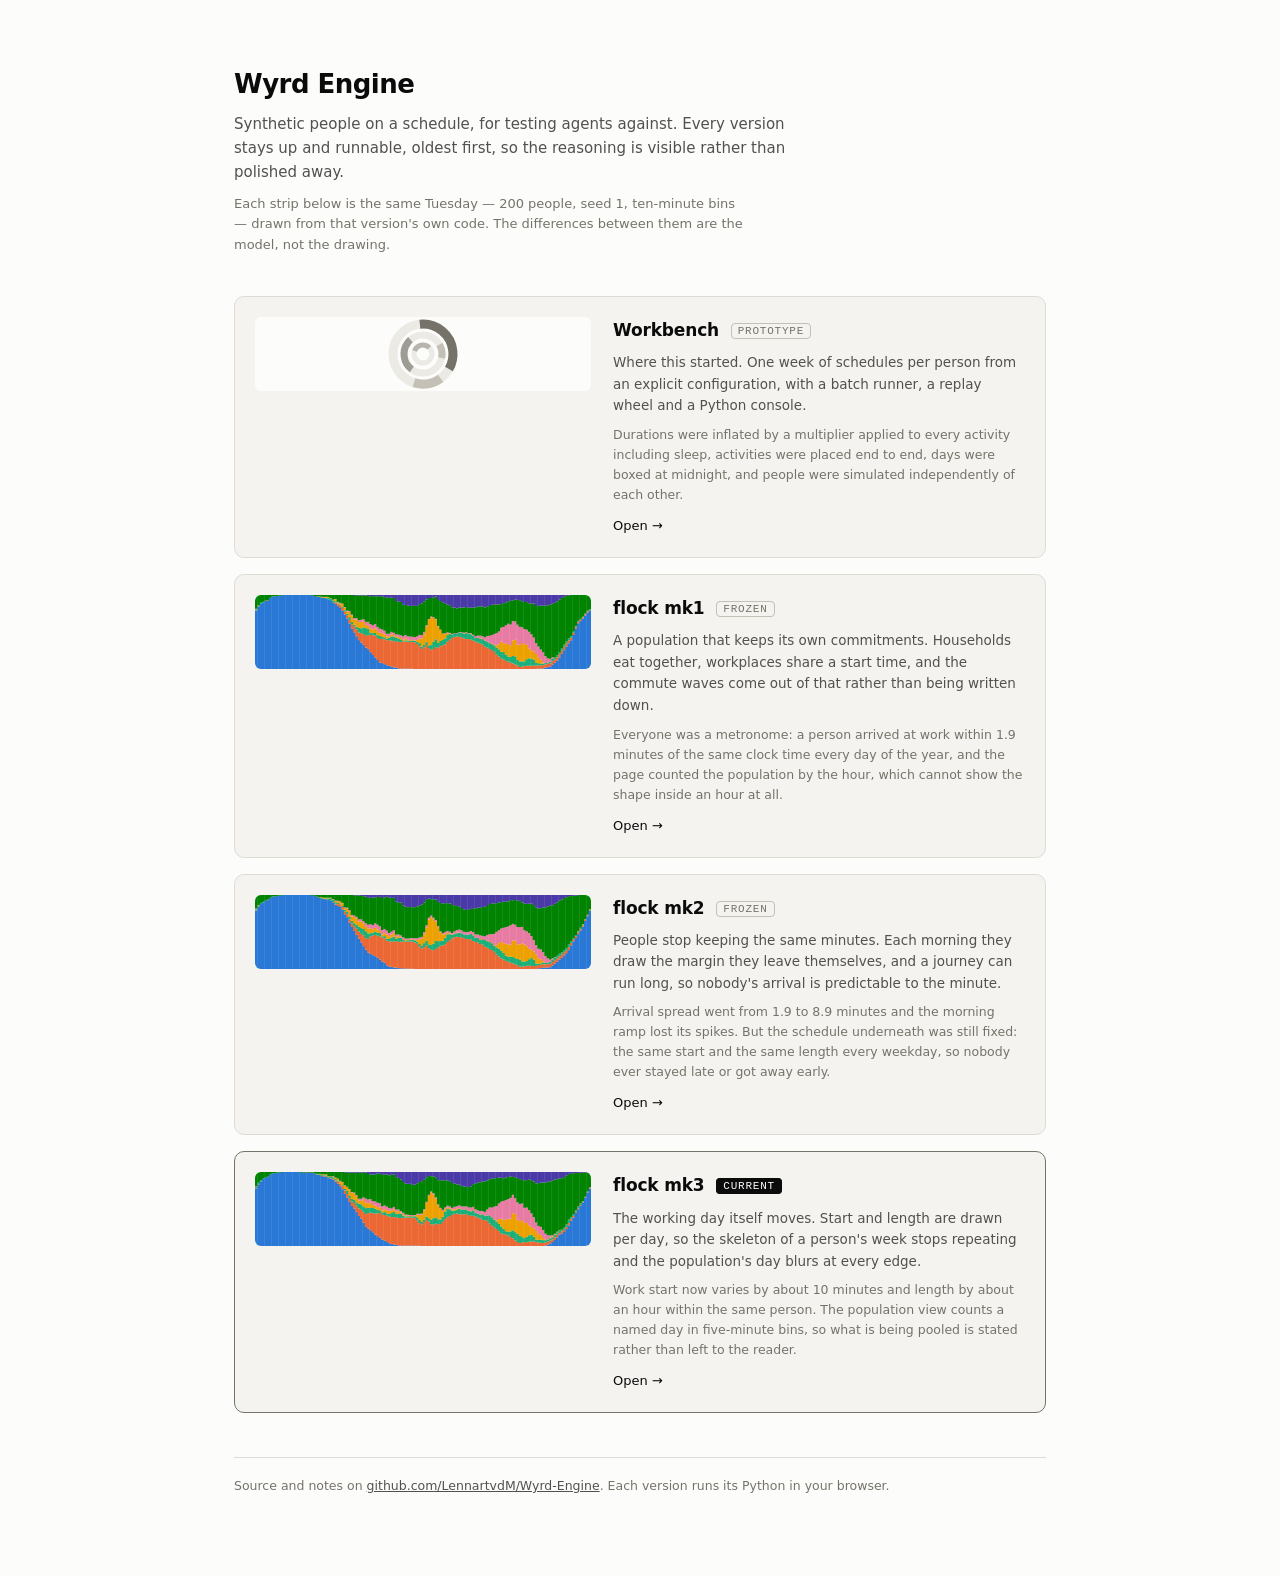
==== commit 9aae02ac: "mk3: the working day itself varies, and the site becomes a version log Measured after mk2's departur" ====
--- a/web/index.html
+++ b/web/index.html
@@ -34,40 +34,37 @@
       --chores: #d55181; --home: #008300; --out: #9085e9;
     }
     * { box-sizing: border-box; }
-    body {
-      margin: 0; background: var(--surface-1); color: var(--text-primary);
-      font: 15px/1.6 var(--sans); -webkit-font-smoothing: antialiased;
-    }
-    .page { max-width: 900px; margin: 0 auto; padding: 72px 24px 80px; }
+    body { margin: 0; background: var(--surface-1); color: var(--text-primary);
+           font: 15px/1.6 var(--sans); -webkit-font-smoothing: antialiased; }
+    .page { max-width: 860px; margin: 0 auto; padding: 64px 24px 80px; }
     h1 { font-size: 26px; margin: 0 0 6px; letter-spacing: -0.02em; }
-    .lede { color: var(--text-secondary); margin: 0 0 44px; max-width: 60ch; }
-    .choices { display: grid; grid-template-columns: 1fr 1fr; gap: 20px; }
-    a.choice {
-      display: block; text-decoration: none; color: inherit;
-      background: var(--surface-2); border: 1px solid var(--line);
-      border-radius: 10px; padding: 22px 22px 20px;
-      transition: border-color 120ms, transform 120ms;
-    }
-    a.choice:hover { border-color: var(--line-strong); transform: translateY(-2px); }
-    a.choice h2 { margin: 0 0 2px; font-size: 18px; letter-spacing: -0.01em; }
-    a.choice .tag {
-      font: 11px var(--mono); text-transform: uppercase; letter-spacing: 0.07em;
-      color: var(--text-muted); display: block; margin-bottom: 14px;
-    }
-    a.choice p { margin: 0 0 14px; color: var(--text-secondary); font-size: 13.5px; }
-    a.choice ul { margin: 0; padding-left: 17px; color: var(--text-muted); font-size: 12.5px; }
-    a.choice li { margin: 2px 0; }
-    .preview { border-radius: 6px; overflow: hidden; margin-bottom: 16px; background: var(--surface-1); }
-    .preview svg { display: block; width: 100%; height: auto; }
-    .go { display: inline-block; margin-top: 16px; font: 13px var(--sans); color: var(--text-primary); }
-    footer {
-      margin-top: 48px; padding-top: 18px; border-top: 1px solid var(--line);
-      color: var(--text-muted); font-size: 12.5px;
-    }
+    .lede { color: var(--text-secondary); margin: 0 0 10px; max-width: 62ch; }
+    .sub { color: var(--text-muted); font-size: 13px; margin: 0 0 40px; max-width: 62ch; }
+    .log { display: flex; flex-direction: column; gap: 16px; }
+    a.entry { display: grid; grid-template-columns: 336px 1fr; gap: 22px; align-items: start;
+              text-decoration: none; color: inherit; background: var(--surface-2);
+              border: 1px solid var(--line); border-radius: 10px; padding: 20px;
+              transition: border-color 120ms, transform 120ms; }
+    a.entry:hover { border-color: var(--line-strong); transform: translateY(-2px); }
+    a.entry.current { border-color: var(--text-muted); }
+    .art { border-radius: 6px; overflow: hidden; background: var(--surface-1); }
+    .art svg { display: block; width: 100%; height: auto; }
+    .body h2 { margin: 0 0 8px; font-size: 17px; letter-spacing: -0.01em; }
+    .tag { font: 11px var(--mono); text-transform: uppercase; letter-spacing: 0.07em;
+           color: var(--text-muted); border: 1px solid var(--line-strong);
+           border-radius: 4px; padding: 1px 6px; margin-left: 6px; vertical-align: 2px; }
+    a.entry.current .tag { color: var(--surface-1); background: var(--text-primary);
+                           border-color: var(--text-primary); }
+    .body p { margin: 0 0 8px; }
+    .lead { color: var(--text-secondary); font-size: 13.5px; }
+    .body .note { color: var(--text-muted); font-size: 12.5px; }
+    .go { font-size: 13px; color: var(--text-primary); }
+    footer { margin-top: 44px; padding-top: 18px; border-top: 1px solid var(--line);
+             color: var(--text-muted); font-size: 12.5px; }
     footer a { color: var(--text-secondary); }
-    @media (max-width: 680px) {
-      .page { padding: 44px 18px 60px; }
-      .choices { grid-template-columns: 1fr; }
+    @media (max-width: 720px) {
+      .page { padding: 40px 18px 56px; }
+      a.entry { grid-template-columns: 1fr; gap: 14px; }
     }
   </style>
 </head>
@@ -75,163 +72,14 @@
 <div class="page">
 
   <h1>Wyrd Engine</h1>
-  <p class="lede">Synthetic people on a schedule, for testing agents against. Two interfaces
-    live here: the simulator being worked on now, and the earlier prototype it replaced.</p>
+  <p class="lede">Synthetic people on a schedule, for testing agents against. Every version stays
+    up and runnable, oldest first, so the reasoning is visible rather than polished away.</p>
+  <p class="sub">Each strip below is the same Tuesday — 200 people, seed 1, ten-minute bins — drawn
+    from that version's own code. The differences between them are the model, not the drawing.</p>
 
-  <div class="choices">
-
-    <a class="choice" href="flock/">
-      <h2>flock</h2>
-      <span class="tag">current</span>
-      <div class="preview">
-        <svg viewBox="0 0 336 74" role="img" aria-label="Share of a synthetic population asleep, at work, commuting, eating, doing chores, at home and out, across the 24 hours of a weekday">
-        <rect x="0.50" y="6.67" width="13.00" height="66.33" fill="var(--sleep)"/>
-        <rect x="0.50" y="6.11" width="13.00" height="0.60" fill="var(--commute)"/>
-        <rect x="0.50" y="-0.00" width="13.00" height="4.98" fill="var(--home)"/>
-        <rect x="14.50" y="1.20" width="13.00" height="71.80" fill="var(--sleep)"/>
-        <rect x="14.50" y="0.01" width="13.00" height="0.60" fill="var(--home)"/>
-        <rect x="28.50" y="0.08" width="13.00" height="72.92" fill="var(--sleep)"/>
-        <rect x="42.50" y="0.19" width="13.00" height="72.81" fill="var(--sleep)"/>
-        <rect x="42.50" y="0.00" width="13.00" height="0.60" fill="var(--home)"/>
-        <rect x="56.50" y="2.11" width="13.00" height="70.89" fill="var(--sleep)"/>
-        <rect x="56.50" y="1.55" width="13.00" height="0.60" fill="var(--eating)"/>
-        <rect x="56.50" y="0.00" width="13.00" height="0.60" fill="var(--home)"/>
-        <rect x="70.50" y="7.14" width="13.00" height="65.86" fill="var(--sleep)"/>
-        <rect x="70.50" y="6.31" width="13.00" height="0.60" fill="var(--work)"/>
-        <rect x="70.50" y="4.94" width="13.00" height="0.60" fill="var(--commute)"/>
-        <rect x="70.50" y="3.97" width="13.00" height="0.60" fill="var(--eating)"/>
-        <rect x="70.50" y="0.01" width="13.00" height="2.88" fill="var(--home)"/>
-        <rect x="84.50" y="22.40" width="13.00" height="50.60" fill="var(--sleep)"/>
-        <rect x="84.50" y="18.74" width="13.00" height="2.66" fill="var(--work)"/>
-        <rect x="84.50" y="17.11" width="13.00" height="0.64" fill="var(--commute)"/>
-        <rect x="84.50" y="13.59" width="13.00" height="2.52" fill="var(--eating)"/>
-        <rect x="84.50" y="13.13" width="13.00" height="0.60" fill="var(--chores)"/>
-        <rect x="84.50" y="0.31" width="13.00" height="11.82" fill="var(--home)"/>
-        <rect x="84.50" y="0.00" width="13.00" height="0.60" fill="var(--out)"/>
-        <rect x="98.50" y="44.30" width="13.00" height="28.70" fill="var(--sleep)"/>
-        <rect x="98.50" y="35.80" width="13.00" height="7.50" fill="var(--work)"/>
-        <rect x="98.50" y="31.24" width="13.00" height="3.56" fill="var(--commute)"/>
-        <rect x="98.50" y="26.11" width="13.00" height="4.14" fill="var(--eating)"/>
-        <rect x="98.50" y="24.00" width="13.00" height="1.11" fill="var(--chores)"/>
-        <rect x="98.50" y="0.98" width="13.00" height="22.02" fill="var(--home)"/>
-        <rect x="98.50" y="0.00" width="13.00" height="0.60" fill="var(--out)"/>
-        <rect x="112.50" y="60.63" width="13.00" height="12.37" fill="var(--sleep)"/>
-        <rect x="112.50" y="41.14" width="13.00" height="18.48" fill="var(--work)"/>
-        <rect x="112.50" y="37.40" width="13.00" height="2.74" fill="var(--commute)"/>
-        <rect x="112.50" y="33.30" width="13.00" height="3.10" fill="var(--eating)"/>
-        <rect x="112.50" y="28.79" width="13.00" height="3.51" fill="var(--chores)"/>
-        <rect x="112.50" y="1.11" width="13.00" height="26.68" fill="var(--home)"/>
-        <rect x="112.50" y="0.00" width="13.00" height="0.60" fill="var(--out)"/>
-        <rect x="126.50" y="70.55" width="13.00" height="2.45" fill="var(--sleep)"/>
-        <rect x="126.50" y="45.10" width="13.00" height="24.45" fill="var(--work)"/>
-        <rect x="126.50" y="42.36" width="13.00" height="1.75" fill="var(--commute)"/>
-        <rect x="126.50" y="39.57" width="13.00" height="1.79" fill="var(--eating)"/>
-        <rect x="126.50" y="35.65" width="13.00" height="2.91" fill="var(--chores)"/>
-        <rect x="126.50" y="3.34" width="13.00" height="31.31" fill="var(--home)"/>
-        <rect x="126.50" y="0.00" width="13.00" height="2.34" fill="var(--out)"/>
-        <rect x="140.50" y="73.42" width="13.00" height="0.60" fill="var(--sleep)"/>
-        <rect x="140.50" y="46.77" width="13.00" height="25.65" fill="var(--work)"/>
-        <rect x="140.50" y="44.27" width="13.00" height="1.50" fill="var(--commute)"/>
-        <rect x="140.50" y="43.14" width="13.00" height="0.60" fill="var(--eating)"/>
-        <rect x="140.50" y="40.39" width="13.00" height="1.75" fill="var(--chores)"/>
-        <rect x="140.50" y="9.32" width="13.00" height="30.07" fill="var(--home)"/>
-        <rect x="140.50" y="0.00" width="13.00" height="8.32" fill="var(--out)"/>
-        <rect x="154.50" y="48.97" width="13.00" height="23.91" fill="var(--work)"/>
-        <rect x="154.50" y="46.91" width="13.00" height="1.06" fill="var(--commute)"/>
-        <rect x="154.50" y="43.93" width="13.00" height="1.98" fill="var(--eating)"/>
-        <rect x="154.50" y="41.45" width="13.00" height="1.48" fill="var(--chores)"/>
-        <rect x="154.50" y="10.30" width="13.00" height="30.15" fill="var(--home)"/>
-        <rect x="154.50" y="-0.01" width="13.00" height="9.31" fill="var(--out)"/>
-        <rect x="168.50" y="53.22" width="13.00" height="19.78" fill="var(--work)"/>
-        <rect x="168.50" y="49.12" width="13.00" height="3.10" fill="var(--commute)"/>
-        <rect x="168.50" y="29.16" width="13.00" height="18.96" fill="var(--eating)"/>
-        <rect x="168.50" y="28.02" width="13.00" height="0.60" fill="var(--chores)"/>
-        <rect x="168.50" y="4.57" width="13.00" height="22.46" fill="var(--home)"/>
-        <rect x="168.50" y="0.00" width="13.00" height="3.57" fill="var(--out)"/>
-        <rect x="182.50" y="49.65" width="13.00" height="23.35" fill="var(--work)"/>
-        <rect x="182.50" y="43.51" width="13.00" height="5.14" fill="var(--commute)"/>
-        <rect x="182.50" y="37.33" width="13.00" height="5.19" fill="var(--eating)"/>
-        <rect x="182.50" y="36.42" width="13.00" height="0.60" fill="var(--chores)"/>
-        <rect x="182.50" y="7.94" width="13.00" height="27.48" fill="var(--home)"/>
-        <rect x="182.50" y="0.00" width="13.00" height="6.94" fill="var(--out)"/>
-        <rect x="196.50" y="42.85" width="13.00" height="30.15" fill="var(--work)"/>
-        <rect x="196.50" y="38.27" width="13.00" height="3.58" fill="var(--commute)"/>
-        <rect x="196.50" y="37.99" width="13.00" height="0.60" fill="var(--eating)"/>
-        <rect x="196.50" y="36.67" width="13.00" height="0.60" fill="var(--chores)"/>
-        <rect x="196.50" y="13.22" width="13.00" height="22.45" fill="var(--home)"/>
-        <rect x="196.50" y="-0.01" width="13.00" height="12.22" fill="var(--out)"/>
-        <rect x="210.50" y="45.85" width="13.00" height="27.15" fill="var(--work)"/>
-        <rect x="210.50" y="40.70" width="13.00" height="4.15" fill="var(--commute)"/>
-        <rect x="210.50" y="39.26" width="13.00" height="0.60" fill="var(--chores)"/>
-        <rect x="210.50" y="14.95" width="13.00" height="23.32" fill="var(--home)"/>
-        <rect x="210.50" y="-0.01" width="13.00" height="13.96" fill="var(--out)"/>
-        <rect x="224.50" y="51.81" width="13.00" height="21.19" fill="var(--work)"/>
-        <rect x="224.50" y="45.75" width="13.00" height="5.07" fill="var(--commute)"/>
-        <rect x="224.50" y="45.55" width="13.00" height="0.60" fill="var(--eating)"/>
-        <rect x="224.50" y="40.63" width="13.00" height="3.93" fill="var(--chores)"/>
-        <rect x="224.50" y="11.48" width="13.00" height="28.14" fill="var(--home)"/>
-        <rect x="224.50" y="0.00" width="13.00" height="10.48" fill="var(--out)"/>
-        <rect x="238.50" y="61.76" width="13.00" height="11.24" fill="var(--work)"/>
-        <rect x="238.50" y="54.66" width="13.00" height="6.10" fill="var(--commute)"/>
-        <rect x="238.50" y="47.86" width="13.00" height="5.80" fill="var(--eating)"/>
-        <rect x="238.50" y="33.45" width="13.00" height="13.42" fill="var(--chores)"/>
-        <rect x="238.50" y="7.67" width="13.00" height="24.78" fill="var(--home)"/>
-        <rect x="238.50" y="0.00" width="13.00" height="6.67" fill="var(--out)"/>
-        <rect x="252.50" y="69.28" width="13.00" height="3.72" fill="var(--work)"/>
-        <rect x="252.50" y="63.20" width="13.00" height="5.08" fill="var(--commute)"/>
-        <rect x="252.50" y="48.19" width="13.00" height="14.01" fill="var(--eating)"/>
-        <rect x="252.50" y="29.53" width="13.00" height="17.66" fill="var(--chores)"/>
-        <rect x="252.50" y="6.08" width="13.00" height="22.46" fill="var(--home)"/>
-        <rect x="252.50" y="0.01" width="13.00" height="5.07" fill="var(--out)"/>
-        <rect x="266.50" y="71.18" width="13.00" height="1.82" fill="var(--work)"/>
-        <rect x="266.50" y="65.65" width="13.00" height="4.53" fill="var(--commute)"/>
-        <rect x="266.50" y="54.01" width="13.00" height="10.64" fill="var(--eating)"/>
-        <rect x="266.50" y="39.04" width="13.00" height="13.97" fill="var(--chores)"/>
-        <rect x="266.50" y="9.35" width="13.00" height="28.69" fill="var(--home)"/>
-        <rect x="266.50" y="0.00" width="13.00" height="8.35" fill="var(--out)"/>
-        <rect x="280.50" y="73.47" width="13.00" height="0.60" fill="var(--sleep)"/>
-        <rect x="280.50" y="70.36" width="13.00" height="2.11" fill="var(--work)"/>
-        <rect x="280.50" y="67.13" width="13.00" height="2.23" fill="var(--commute)"/>
-        <rect x="280.50" y="64.98" width="13.00" height="1.15" fill="var(--eating)"/>
-        <rect x="280.50" y="57.15" width="13.00" height="6.83" fill="var(--chores)"/>
-        <rect x="280.50" y="11.65" width="13.00" height="44.50" fill="var(--home)"/>
-        <rect x="280.50" y="-0.01" width="13.00" height="10.65" fill="var(--out)"/>
-        <rect x="294.50" y="67.81" width="13.00" height="5.19" fill="var(--sleep)"/>
-        <rect x="294.50" y="64.71" width="13.00" height="2.11" fill="var(--work)"/>
-        <rect x="294.50" y="62.29" width="13.00" height="1.41" fill="var(--commute)"/>
-        <rect x="294.50" y="61.63" width="13.00" height="0.60" fill="var(--chores)"/>
-        <rect x="294.50" y="8.71" width="13.00" height="51.92" fill="var(--home)"/>
-        <rect x="294.50" y="0.01" width="13.00" height="7.70" fill="var(--out)"/>
-        <rect x="308.50" y="50.76" width="13.00" height="22.24" fill="var(--sleep)"/>
-        <rect x="308.50" y="48.34" width="13.00" height="1.43" fill="var(--work)"/>
-        <rect x="308.50" y="46.38" width="13.00" height="0.96" fill="var(--commute)"/>
-        <rect x="308.50" y="3.04" width="13.00" height="42.29" fill="var(--home)"/>
-        <rect x="308.50" y="0.01" width="13.00" height="2.03" fill="var(--out)"/>
-        <rect x="322.50" y="25.96" width="13.00" height="47.04" fill="var(--sleep)"/>
-        <rect x="322.50" y="24.93" width="13.00" height="0.60" fill="var(--work)"/>
-        <rect x="322.50" y="23.69" width="13.00" height="0.60" fill="var(--commute)"/>
-        <rect x="322.50" y="23.53" width="13.00" height="0.60" fill="var(--eating)"/>
-        <rect x="322.50" y="0.40" width="13.00" height="22.13" fill="var(--home)"/>
-        <rect x="322.50" y="0.01" width="13.00" height="0.60" fill="var(--out)"/>
-        </svg>
-      </div>
-      <p>A population of people who keep their own commitments. Households eat together,
-        workplaces share a start time, and the commute waves and midday meal fall out of that
-        rather than being written down.</p>
-      <ul>
-        <li>One person's day, minute by minute</li>
-        <li>The whole population's day, hour by hour</li>
-        <li>What an agent sees, and how long a reply takes</li>
-        <li>52 realism checks against time-use figures</li>
-      </ul>
-      <span class="go">Open flock →</span>
-    </a>
-
-    <a class="choice" href="workbench.html">
-      <h2>Workbench</h2>
-      <span class="tag">earlier prototype</span>
-      <div class="preview">
-        <svg viewBox="0 0 336 74" role="img" aria-label="Concentric dials, the earlier prototype's replay wheel">
+  <div class="log">
+    <a class="entry" href="workbench.html">
+      <div class="art"><svg viewBox="0 0 336 74" role="img" aria-label="Concentric dials, the prototype's replay wheel">
           <g transform="translate(168 37)" fill="none" stroke-linecap="butt">
             <circle r="30" stroke="var(--surface-3)" stroke-width="9"/>
             <circle r="30" stroke="var(--text-muted)" stroke-width="9" stroke-dasharray="66 123" transform="rotate(-96)"/>
@@ -242,24 +90,2315 @@
             <circle r="9" stroke="var(--surface-3)" stroke-width="5"/>
             <circle r="9" stroke="var(--text-muted)" stroke-width="5" stroke-dasharray="18 39" transform="rotate(200)" opacity="0.45"/>
           </g>
-        </svg>
+        </svg></div>
+      <div class="body">
+        <h2>Workbench <span class="tag">prototype</span></h2>
+        <p class="lead">Where this started. One week of schedules per person from an explicit configuration, with a batch runner, a replay wheel and a Python console.</p>
+        <p class="note">Durations were inflated by a multiplier applied to every activity including sleep, activities were placed end to end, days were boxed at midnight, and people were simulated independently of each other.</p>
+        <span class="go">Open →</span>
       </div>
-      <p>The original tool: one week of schedules per person from an explicit configuration,
-        with a batch runner, a replay wheel and a Python console in the browser.</p>
-      <ul>
-        <li>MK1, MK2 and MK2.1 generators</li>
-        <li>Batch runs and export</li>
-        <li>Kept as it was; no longer developed</li>
-      </ul>
-      <span class="go">Open the workbench →</span>
     </a>
-
+    <a class="entry" href="mk1/">
+      <div class="art"><svg viewBox="0 0 336 74" role="img" aria-label="One Tuesday under mk1: sharp steps at the workplace start times">
+        <rect x="0.00" y="15.73" width="2.73" height="58.27" fill="var(--sleep)"/>
+        <rect x="0.00" y="15.36" width="2.73" height="0.50" fill="var(--work)"/>
+        <rect x="0.00" y="14.24" width="2.73" height="1.11" fill="var(--commute)"/>
+        <rect x="0.00" y="13.73" width="2.73" height="0.52" fill="var(--eating)"/>
+        <rect x="0.00" y="0.00" width="2.73" height="13.73" fill="var(--home)"/>
+        <rect x="2.33" y="11.58" width="2.73" height="62.42" fill="var(--sleep)"/>
+        <rect x="2.33" y="11.36" width="2.73" height="0.50" fill="var(--work)"/>
+        <rect x="2.33" y="10.10" width="2.73" height="1.26" fill="var(--commute)"/>
+        <rect x="2.33" y="10.06" width="2.73" height="0.50" fill="var(--eating)"/>
+        <rect x="2.33" y="0.00" width="2.73" height="10.06" fill="var(--home)"/>
+        <rect x="4.67" y="8.81" width="2.73" height="65.19" fill="var(--sleep)"/>
+        <rect x="4.67" y="7.73" width="2.73" height="1.07" fill="var(--commute)"/>
+        <rect x="4.67" y="0.00" width="2.73" height="7.73" fill="var(--home)"/>
+        <rect x="7.00" y="7.29" width="2.73" height="66.71" fill="var(--sleep)"/>
+        <rect x="7.00" y="6.84" width="2.73" height="0.50" fill="var(--commute)"/>
+        <rect x="7.00" y="0.00" width="2.73" height="6.84" fill="var(--home)"/>
+        <rect x="9.33" y="5.92" width="2.73" height="68.08" fill="var(--sleep)"/>
+        <rect x="9.33" y="5.62" width="2.73" height="0.50" fill="var(--eating)"/>
+        <rect x="9.33" y="0.00" width="2.73" height="5.62" fill="var(--home)"/>
+        <rect x="11.67" y="5.03" width="2.73" height="68.97" fill="var(--sleep)"/>
+        <rect x="11.67" y="4.96" width="2.73" height="0.50" fill="var(--eating)"/>
+        <rect x="11.67" y="0.00" width="2.73" height="4.96" fill="var(--home)"/>
+        <rect x="14.00" y="2.81" width="2.73" height="71.19" fill="var(--sleep)"/>
+        <rect x="14.00" y="0.00" width="2.73" height="2.81" fill="var(--home)"/>
+        <rect x="16.33" y="1.52" width="2.73" height="72.48" fill="var(--sleep)"/>
+        <rect x="16.33" y="0.00" width="2.73" height="1.52" fill="var(--home)"/>
+        <rect x="18.67" y="1.33" width="2.73" height="72.67" fill="var(--sleep)"/>
+        <rect x="18.67" y="0.00" width="2.73" height="1.33" fill="var(--home)"/>
+        <rect x="21.00" y="0.92" width="2.73" height="73.08" fill="var(--sleep)"/>
+        <rect x="21.00" y="0.00" width="2.73" height="0.93" fill="var(--home)"/>
+        <rect x="23.33" y="0.74" width="2.73" height="73.26" fill="var(--sleep)"/>
+        <rect x="23.33" y="0.00" width="2.73" height="0.74" fill="var(--home)"/>
+        <rect x="25.67" y="0.19" width="2.73" height="73.81" fill="var(--sleep)"/>
+        <rect x="25.67" y="0.00" width="2.73" height="0.50" fill="var(--home)"/>
+        <rect x="28.00" y="0.00" width="2.73" height="74.00" fill="var(--sleep)"/>
+        <rect x="30.33" y="0.00" width="2.73" height="74.00" fill="var(--sleep)"/>
+        <rect x="32.67" y="0.00" width="2.73" height="74.00" fill="var(--sleep)"/>
+        <rect x="35.00" y="0.00" width="2.73" height="74.00" fill="var(--sleep)"/>
+        <rect x="37.33" y="0.00" width="2.73" height="74.00" fill="var(--sleep)"/>
+        <rect x="39.67" y="0.00" width="2.73" height="74.00" fill="var(--sleep)"/>
+        <rect x="42.00" y="0.00" width="2.73" height="74.00" fill="var(--sleep)"/>
+        <rect x="44.33" y="0.00" width="2.73" height="74.00" fill="var(--sleep)"/>
+        <rect x="46.67" y="0.00" width="2.73" height="74.00" fill="var(--sleep)"/>
+        <rect x="49.00" y="0.00" width="2.73" height="74.00" fill="var(--sleep)"/>
+        <rect x="51.33" y="0.00" width="2.73" height="74.00" fill="var(--sleep)"/>
+        <rect x="53.67" y="0.00" width="2.73" height="74.00" fill="var(--sleep)"/>
+        <rect x="56.00" y="0.30" width="2.73" height="73.70" fill="var(--sleep)"/>
+        <rect x="56.00" y="0.00" width="2.73" height="0.50" fill="var(--home)"/>
+        <rect x="58.33" y="1.00" width="2.73" height="73.00" fill="var(--sleep)"/>
+        <rect x="58.33" y="0.00" width="2.73" height="1.00" fill="var(--home)"/>
+        <rect x="60.67" y="1.26" width="2.73" height="72.74" fill="var(--sleep)"/>
+        <rect x="60.67" y="1.22" width="2.73" height="0.50" fill="var(--eating)"/>
+        <rect x="60.67" y="0.00" width="2.73" height="1.22" fill="var(--home)"/>
+        <rect x="63.00" y="1.78" width="2.73" height="72.22" fill="var(--sleep)"/>
+        <rect x="63.00" y="1.33" width="2.73" height="0.50" fill="var(--eating)"/>
+        <rect x="63.00" y="0.00" width="2.73" height="1.33" fill="var(--home)"/>
+        <rect x="65.33" y="2.41" width="2.73" height="71.59" fill="var(--sleep)"/>
+        <rect x="65.33" y="1.70" width="2.73" height="0.70" fill="var(--eating)"/>
+        <rect x="65.33" y="0.00" width="2.73" height="1.70" fill="var(--home)"/>
+        <rect x="67.67" y="3.00" width="2.73" height="71.00" fill="var(--sleep)"/>
+        <rect x="67.67" y="2.85" width="2.73" height="0.50" fill="var(--commute)"/>
+        <rect x="67.67" y="1.89" width="2.73" height="0.96" fill="var(--eating)"/>
+        <rect x="67.67" y="0.00" width="2.73" height="1.89" fill="var(--home)"/>
+        <rect x="70.00" y="3.55" width="2.73" height="70.45" fill="var(--sleep)"/>
+        <rect x="70.00" y="2.70" width="2.73" height="0.85" fill="var(--commute)"/>
+        <rect x="70.00" y="1.78" width="2.73" height="0.93" fill="var(--eating)"/>
+        <rect x="70.00" y="0.00" width="2.73" height="1.78" fill="var(--home)"/>
+        <rect x="72.33" y="4.51" width="2.73" height="69.49" fill="var(--sleep)"/>
+        <rect x="72.33" y="2.92" width="2.73" height="1.59" fill="var(--commute)"/>
+        <rect x="72.33" y="2.18" width="2.73" height="0.74" fill="var(--eating)"/>
+        <rect x="72.33" y="0.00" width="2.73" height="2.18" fill="var(--home)"/>
+        <rect x="74.67" y="5.99" width="2.73" height="68.01" fill="var(--sleep)"/>
+        <rect x="74.67" y="3.66" width="2.73" height="2.33" fill="var(--commute)"/>
+        <rect x="74.67" y="3.29" width="2.73" height="0.50" fill="var(--eating)"/>
+        <rect x="74.67" y="0.00" width="2.73" height="3.29" fill="var(--home)"/>
+        <rect x="77.00" y="7.40" width="2.73" height="66.60" fill="var(--sleep)"/>
+        <rect x="77.00" y="7.10" width="2.73" height="0.50" fill="var(--work)"/>
+        <rect x="77.00" y="5.33" width="2.73" height="1.78" fill="var(--commute)"/>
+        <rect x="77.00" y="4.62" width="2.73" height="0.70" fill="var(--eating)"/>
+        <rect x="77.00" y="0.00" width="2.73" height="4.62" fill="var(--home)"/>
+        <rect x="79.33" y="8.81" width="2.73" height="65.19" fill="var(--sleep)"/>
+        <rect x="79.33" y="7.62" width="2.73" height="1.18" fill="var(--work)"/>
+        <rect x="79.33" y="6.33" width="2.73" height="1.30" fill="var(--commute)"/>
+        <rect x="79.33" y="4.29" width="2.73" height="2.04" fill="var(--eating)"/>
+        <rect x="79.33" y="3.96" width="2.73" height="0.50" fill="var(--chores)"/>
+        <rect x="79.33" y="0.00" width="2.73" height="3.96" fill="var(--home)"/>
+        <rect x="81.67" y="10.77" width="2.73" height="63.23" fill="var(--sleep)"/>
+        <rect x="81.67" y="8.77" width="2.73" height="2.00" fill="var(--work)"/>
+        <rect x="81.67" y="8.29" width="2.73" height="0.50" fill="var(--commute)"/>
+        <rect x="81.67" y="7.25" width="2.73" height="1.04" fill="var(--eating)"/>
+        <rect x="81.67" y="6.88" width="2.73" height="0.50" fill="var(--chores)"/>
+        <rect x="81.67" y="0.00" width="2.73" height="6.88" fill="var(--home)"/>
+        <rect x="84.00" y="12.95" width="2.73" height="61.05" fill="var(--sleep)"/>
+        <rect x="84.00" y="10.29" width="2.73" height="2.66" fill="var(--work)"/>
+        <rect x="84.00" y="9.88" width="2.73" height="0.50" fill="var(--commute)"/>
+        <rect x="84.00" y="8.18" width="2.73" height="1.70" fill="var(--eating)"/>
+        <rect x="84.00" y="7.81" width="2.73" height="0.50" fill="var(--chores)"/>
+        <rect x="84.00" y="0.00" width="2.73" height="7.81" fill="var(--home)"/>
+        <rect x="86.33" y="15.80" width="2.73" height="58.20" fill="var(--sleep)"/>
+        <rect x="86.33" y="12.84" width="2.73" height="2.96" fill="var(--work)"/>
+        <rect x="86.33" y="11.88" width="2.73" height="0.96" fill="var(--commute)"/>
+        <rect x="86.33" y="8.81" width="2.73" height="3.07" fill="var(--eating)"/>
+        <rect x="86.33" y="8.55" width="2.73" height="0.50" fill="var(--chores)"/>
+        <rect x="86.33" y="0.00" width="2.73" height="8.55" fill="var(--home)"/>
+        <rect x="88.67" y="19.39" width="2.73" height="54.61" fill="var(--sleep)"/>
+        <rect x="88.67" y="16.43" width="2.73" height="2.96" fill="var(--work)"/>
+        <rect x="88.67" y="15.13" width="2.73" height="1.30" fill="var(--commute)"/>
+        <rect x="88.67" y="12.39" width="2.73" height="2.74" fill="var(--eating)"/>
+        <rect x="88.67" y="12.02" width="2.73" height="0.50" fill="var(--chores)"/>
+        <rect x="88.67" y="0.00" width="2.73" height="12.03" fill="var(--home)"/>
+        <rect x="91.00" y="23.57" width="2.73" height="50.43" fill="var(--sleep)"/>
+        <rect x="91.00" y="20.20" width="2.73" height="3.37" fill="var(--work)"/>
+        <rect x="91.00" y="18.65" width="2.73" height="1.55" fill="var(--commute)"/>
+        <rect x="91.00" y="16.47" width="2.73" height="2.18" fill="var(--eating)"/>
+        <rect x="91.00" y="15.69" width="2.73" height="0.78" fill="var(--chores)"/>
+        <rect x="91.00" y="0.00" width="2.73" height="15.69" fill="var(--home)"/>
+        <rect x="93.33" y="28.45" width="2.73" height="45.55" fill="var(--sleep)"/>
+        <rect x="93.33" y="24.75" width="2.73" height="3.70" fill="var(--work)"/>
+        <rect x="93.33" y="22.13" width="2.73" height="2.63" fill="var(--commute)"/>
+        <rect x="93.33" y="17.02" width="2.73" height="5.11" fill="var(--eating)"/>
+        <rect x="93.33" y="15.91" width="2.73" height="1.11" fill="var(--chores)"/>
+        <rect x="93.33" y="0.00" width="2.73" height="15.91" fill="var(--home)"/>
+        <rect x="95.67" y="33.67" width="2.73" height="40.33" fill="var(--sleep)"/>
+        <rect x="95.67" y="29.23" width="2.73" height="4.44" fill="var(--work)"/>
+        <rect x="95.67" y="26.86" width="2.73" height="2.37" fill="var(--commute)"/>
+        <rect x="95.67" y="20.72" width="2.73" height="6.14" fill="var(--eating)"/>
+        <rect x="95.67" y="19.61" width="2.73" height="1.11" fill="var(--chores)"/>
+        <rect x="95.67" y="0.00" width="2.73" height="19.61" fill="var(--home)"/>
+        <rect x="98.00" y="37.33" width="2.73" height="36.67" fill="var(--sleep)"/>
+        <rect x="98.00" y="31.45" width="2.73" height="5.88" fill="var(--work)"/>
+        <rect x="98.00" y="29.86" width="2.73" height="1.59" fill="var(--commute)"/>
+        <rect x="98.00" y="24.61" width="2.73" height="5.25" fill="var(--eating)"/>
+        <rect x="98.00" y="23.13" width="2.73" height="1.48" fill="var(--chores)"/>
+        <rect x="98.00" y="0.07" width="2.73" height="23.05" fill="var(--home)"/>
+        <rect x="98.00" y="0.00" width="2.73" height="0.50" fill="var(--out)"/>
+        <rect x="100.33" y="41.26" width="2.73" height="32.74" fill="var(--sleep)"/>
+        <rect x="100.33" y="34.41" width="2.73" height="6.84" fill="var(--work)"/>
+        <rect x="100.33" y="31.60" width="2.73" height="2.81" fill="var(--commute)"/>
+        <rect x="100.33" y="24.64" width="2.73" height="6.96" fill="var(--eating)"/>
+        <rect x="100.33" y="23.16" width="2.73" height="1.48" fill="var(--chores)"/>
+        <rect x="100.33" y="0.37" width="2.73" height="22.79" fill="var(--home)"/>
+        <rect x="100.33" y="0.00" width="2.73" height="0.50" fill="var(--out)"/>
+        <rect x="102.67" y="45.10" width="2.73" height="28.90" fill="var(--sleep)"/>
+        <rect x="102.67" y="37.48" width="2.73" height="7.62" fill="var(--work)"/>
+        <rect x="102.67" y="32.86" width="2.73" height="4.62" fill="var(--commute)"/>
+        <rect x="102.67" y="27.12" width="2.73" height="5.74" fill="var(--eating)"/>
+        <rect x="102.67" y="25.23" width="2.73" height="1.89" fill="var(--chores)"/>
+        <rect x="102.67" y="0.37" width="2.73" height="24.86" fill="var(--home)"/>
+        <rect x="102.67" y="0.00" width="2.73" height="0.50" fill="var(--out)"/>
+        <rect x="105.00" y="47.51" width="2.73" height="26.49" fill="var(--sleep)"/>
+        <rect x="105.00" y="38.15" width="2.73" height="9.36" fill="var(--work)"/>
+        <rect x="105.00" y="33.30" width="2.73" height="4.85" fill="var(--commute)"/>
+        <rect x="105.00" y="26.97" width="2.73" height="6.33" fill="var(--eating)"/>
+        <rect x="105.00" y="24.75" width="2.73" height="2.22" fill="var(--chores)"/>
+        <rect x="105.00" y="0.41" width="2.73" height="24.35" fill="var(--home)"/>
+        <rect x="105.00" y="-0.00" width="2.73" height="0.50" fill="var(--out)"/>
+        <rect x="107.33" y="49.77" width="2.73" height="24.23" fill="var(--sleep)"/>
+        <rect x="107.33" y="38.92" width="2.73" height="10.84" fill="var(--work)"/>
+        <rect x="107.33" y="32.38" width="2.73" height="6.55" fill="var(--commute)"/>
+        <rect x="107.33" y="26.57" width="2.73" height="5.81" fill="var(--eating)"/>
+        <rect x="107.33" y="24.20" width="2.73" height="2.37" fill="var(--chores)"/>
+        <rect x="107.33" y="0.37" width="2.73" height="23.83" fill="var(--home)"/>
+        <rect x="107.33" y="0.00" width="2.73" height="0.50" fill="var(--out)"/>
+        <rect x="109.67" y="52.58" width="2.73" height="21.42" fill="var(--sleep)"/>
+        <rect x="109.67" y="40.74" width="2.73" height="11.84" fill="var(--work)"/>
+        <rect x="109.67" y="33.15" width="2.73" height="7.58" fill="var(--commute)"/>
+        <rect x="109.67" y="29.90" width="2.73" height="3.26" fill="var(--eating)"/>
+        <rect x="109.67" y="26.82" width="2.73" height="3.07" fill="var(--chores)"/>
+        <rect x="109.67" y="0.52" width="2.73" height="26.31" fill="var(--home)"/>
+        <rect x="109.67" y="0.00" width="2.73" height="0.52" fill="var(--out)"/>
+        <rect x="112.00" y="54.17" width="2.73" height="19.83" fill="var(--sleep)"/>
+        <rect x="112.00" y="39.81" width="2.73" height="14.36" fill="var(--work)"/>
+        <rect x="112.00" y="34.08" width="2.73" height="5.74" fill="var(--commute)"/>
+        <rect x="112.00" y="30.86" width="2.73" height="3.22" fill="var(--eating)"/>
+        <rect x="112.00" y="26.79" width="2.73" height="4.07" fill="var(--chores)"/>
+        <rect x="112.00" y="1.07" width="2.73" height="25.71" fill="var(--home)"/>
+        <rect x="112.00" y="0.00" width="2.73" height="1.07" fill="var(--out)"/>
+        <rect x="114.33" y="57.16" width="2.73" height="16.84" fill="var(--sleep)"/>
+        <rect x="114.33" y="39.92" width="2.73" height="17.24" fill="var(--work)"/>
+        <rect x="114.33" y="37.63" width="2.73" height="2.29" fill="var(--commute)"/>
+        <rect x="114.33" y="33.52" width="2.73" height="4.11" fill="var(--eating)"/>
+        <rect x="114.33" y="29.04" width="2.73" height="4.48" fill="var(--chores)"/>
+        <rect x="114.33" y="1.11" width="2.73" height="27.93" fill="var(--home)"/>
+        <rect x="114.33" y="0.00" width="2.73" height="1.11" fill="var(--out)"/>
+        <rect x="116.67" y="59.98" width="2.73" height="14.02" fill="var(--sleep)"/>
+        <rect x="116.67" y="40.29" width="2.73" height="19.68" fill="var(--work)"/>
+        <rect x="116.67" y="38.15" width="2.73" height="2.15" fill="var(--commute)"/>
+        <rect x="116.67" y="34.48" width="2.73" height="3.66" fill="var(--eating)"/>
+        <rect x="116.67" y="30.27" width="2.73" height="4.22" fill="var(--chores)"/>
+        <rect x="116.67" y="1.11" width="2.73" height="29.16" fill="var(--home)"/>
+        <rect x="116.67" y="0.00" width="2.73" height="1.11" fill="var(--out)"/>
+        <rect x="119.00" y="62.38" width="2.73" height="11.62" fill="var(--sleep)"/>
+        <rect x="119.00" y="40.66" width="2.73" height="21.72" fill="var(--work)"/>
+        <rect x="119.00" y="38.00" width="2.73" height="2.66" fill="var(--commute)"/>
+        <rect x="119.00" y="33.34" width="2.73" height="4.66" fill="var(--eating)"/>
+        <rect x="119.00" y="29.08" width="2.73" height="4.25" fill="var(--chores)"/>
+        <rect x="119.00" y="1.22" width="2.73" height="27.86" fill="var(--home)"/>
+        <rect x="119.00" y="0.00" width="2.73" height="1.22" fill="var(--out)"/>
+        <rect x="121.33" y="65.01" width="2.73" height="8.99" fill="var(--sleep)"/>
+        <rect x="121.33" y="42.88" width="2.73" height="22.13" fill="var(--work)"/>
+        <rect x="121.33" y="40.15" width="2.73" height="2.74" fill="var(--commute)"/>
+        <rect x="121.33" y="35.93" width="2.73" height="4.22" fill="var(--eating)"/>
+        <rect x="121.33" y="31.86" width="2.73" height="4.07" fill="var(--chores)"/>
+        <rect x="121.33" y="1.18" width="2.73" height="30.67" fill="var(--home)"/>
+        <rect x="121.33" y="0.00" width="2.73" height="1.18" fill="var(--out)"/>
+        <rect x="123.67" y="67.60" width="2.73" height="6.40" fill="var(--sleep)"/>
+        <rect x="123.67" y="43.96" width="2.73" height="23.64" fill="var(--work)"/>
+        <rect x="123.67" y="40.92" width="2.73" height="3.03" fill="var(--commute)"/>
+        <rect x="123.67" y="37.78" width="2.73" height="3.15" fill="var(--eating)"/>
+        <rect x="123.67" y="33.71" width="2.73" height="4.07" fill="var(--chores)"/>
+        <rect x="123.67" y="1.11" width="2.73" height="32.60" fill="var(--home)"/>
+        <rect x="123.67" y="0.00" width="2.73" height="1.11" fill="var(--out)"/>
+        <rect x="126.00" y="68.12" width="2.73" height="5.88" fill="var(--sleep)"/>
+        <rect x="126.00" y="43.73" width="2.73" height="24.38" fill="var(--work)"/>
+        <rect x="126.00" y="41.92" width="2.73" height="1.81" fill="var(--commute)"/>
+        <rect x="126.00" y="38.41" width="2.73" height="3.52" fill="var(--eating)"/>
+        <rect x="126.00" y="34.48" width="2.73" height="3.92" fill="var(--chores)"/>
+        <rect x="126.00" y="1.59" width="2.73" height="32.89" fill="var(--home)"/>
+        <rect x="126.00" y="0.00" width="2.73" height="1.59" fill="var(--out)"/>
+        <rect x="128.33" y="69.12" width="2.73" height="4.88" fill="var(--sleep)"/>
+        <rect x="128.33" y="44.33" width="2.73" height="24.79" fill="var(--work)"/>
+        <rect x="128.33" y="42.40" width="2.73" height="1.92" fill="var(--commute)"/>
+        <rect x="128.33" y="39.33" width="2.73" height="3.07" fill="var(--eating)"/>
+        <rect x="128.33" y="35.70" width="2.73" height="3.63" fill="var(--chores)"/>
+        <rect x="128.33" y="2.11" width="2.73" height="33.60" fill="var(--home)"/>
+        <rect x="128.33" y="0.00" width="2.73" height="2.11" fill="var(--out)"/>
+        <rect x="130.67" y="70.26" width="2.73" height="3.74" fill="var(--sleep)"/>
+        <rect x="130.67" y="45.18" width="2.73" height="25.09" fill="var(--work)"/>
+        <rect x="130.67" y="43.66" width="2.73" height="1.52" fill="var(--commute)"/>
+        <rect x="130.67" y="41.48" width="2.73" height="2.18" fill="var(--eating)"/>
+        <rect x="130.67" y="38.74" width="2.73" height="2.74" fill="var(--chores)"/>
+        <rect x="130.67" y="2.66" width="2.73" height="36.07" fill="var(--home)"/>
+        <rect x="130.67" y="0.00" width="2.73" height="2.66" fill="var(--out)"/>
+        <rect x="133.00" y="70.93" width="2.73" height="3.07" fill="var(--sleep)"/>
+        <rect x="133.00" y="45.10" width="2.73" height="25.83" fill="var(--work)"/>
+        <rect x="133.00" y="42.81" width="2.73" height="2.29" fill="var(--commute)"/>
+        <rect x="133.00" y="41.29" width="2.73" height="1.52" fill="var(--eating)"/>
+        <rect x="133.00" y="38.74" width="2.73" height="2.55" fill="var(--chores)"/>
+        <rect x="133.00" y="2.85" width="2.73" height="35.89" fill="var(--home)"/>
+        <rect x="133.00" y="0.00" width="2.73" height="2.85" fill="var(--out)"/>
+        <rect x="135.33" y="71.56" width="2.73" height="2.44" fill="var(--sleep)"/>
+        <rect x="135.33" y="45.62" width="2.73" height="25.94" fill="var(--work)"/>
+        <rect x="135.33" y="41.40" width="2.73" height="4.22" fill="var(--commute)"/>
+        <rect x="135.33" y="39.41" width="2.73" height="2.00" fill="var(--eating)"/>
+        <rect x="135.33" y="36.85" width="2.73" height="2.55" fill="var(--chores)"/>
+        <rect x="135.33" y="2.63" width="2.73" height="34.23" fill="var(--home)"/>
+        <rect x="135.33" y="0.00" width="2.73" height="2.63" fill="var(--out)"/>
+        <rect x="137.67" y="72.45" width="2.73" height="1.55" fill="var(--sleep)"/>
+        <rect x="137.67" y="46.29" width="2.73" height="26.16" fill="var(--work)"/>
+        <rect x="137.67" y="41.55" width="2.73" height="4.74" fill="var(--commute)"/>
+        <rect x="137.67" y="40.03" width="2.73" height="1.52" fill="var(--eating)"/>
+        <rect x="137.67" y="37.81" width="2.73" height="2.22" fill="var(--chores)"/>
+        <rect x="137.67" y="2.96" width="2.73" height="34.85" fill="var(--home)"/>
+        <rect x="137.67" y="0.00" width="2.73" height="2.96" fill="var(--out)"/>
+        <rect x="140.00" y="72.59" width="2.73" height="1.41" fill="var(--sleep)"/>
+        <rect x="140.00" y="46.10" width="2.73" height="26.49" fill="var(--work)"/>
+        <rect x="140.00" y="42.96" width="2.73" height="3.15" fill="var(--commute)"/>
+        <rect x="140.00" y="41.59" width="2.73" height="1.37" fill="var(--eating)"/>
+        <rect x="140.00" y="39.37" width="2.73" height="2.22" fill="var(--chores)"/>
+        <rect x="140.00" y="5.99" width="2.73" height="33.37" fill="var(--home)"/>
+        <rect x="140.00" y="0.00" width="2.73" height="5.99" fill="var(--out)"/>
+        <rect x="142.33" y="73.33" width="2.73" height="0.67" fill="var(--sleep)"/>
+        <rect x="142.33" y="46.92" width="2.73" height="26.42" fill="var(--work)"/>
+        <rect x="142.33" y="43.36" width="2.73" height="3.55" fill="var(--commute)"/>
+        <rect x="142.33" y="42.11" width="2.73" height="1.26" fill="var(--eating)"/>
+        <rect x="142.33" y="39.63" width="2.73" height="2.48" fill="var(--chores)"/>
+        <rect x="142.33" y="6.51" width="2.73" height="33.12" fill="var(--home)"/>
+        <rect x="142.33" y="0.00" width="2.73" height="6.51" fill="var(--out)"/>
+        <rect x="144.67" y="73.63" width="2.73" height="0.50" fill="var(--sleep)"/>
+        <rect x="144.67" y="47.06" width="2.73" height="26.57" fill="var(--work)"/>
+        <rect x="144.67" y="44.44" width="2.73" height="2.63" fill="var(--commute)"/>
+        <rect x="144.67" y="42.96" width="2.73" height="1.48" fill="var(--eating)"/>
+        <rect x="144.67" y="40.33" width="2.73" height="2.63" fill="var(--chores)"/>
+        <rect x="144.67" y="6.99" width="2.73" height="33.34" fill="var(--home)"/>
+        <rect x="144.67" y="0.00" width="2.73" height="6.99" fill="var(--out)"/>
+        <rect x="147.00" y="73.63" width="2.73" height="0.50" fill="var(--sleep)"/>
+        <rect x="147.00" y="46.80" width="2.73" height="26.82" fill="var(--work)"/>
+        <rect x="147.00" y="46.18" width="2.73" height="0.63" fill="var(--commute)"/>
+        <rect x="147.00" y="44.62" width="2.73" height="1.55" fill="var(--eating)"/>
+        <rect x="147.00" y="41.37" width="2.73" height="3.26" fill="var(--chores)"/>
+        <rect x="147.00" y="9.69" width="2.73" height="31.67" fill="var(--home)"/>
+        <rect x="147.00" y="0.00" width="2.73" height="9.69" fill="var(--out)"/>
+        <rect x="149.33" y="73.63" width="2.73" height="0.50" fill="var(--sleep)"/>
+        <rect x="149.33" y="46.62" width="2.73" height="27.01" fill="var(--work)"/>
+        <rect x="149.33" y="45.44" width="2.73" height="1.18" fill="var(--commute)"/>
+        <rect x="149.33" y="43.44" width="2.73" height="2.00" fill="var(--eating)"/>
+        <rect x="149.33" y="39.92" width="2.73" height="3.52" fill="var(--chores)"/>
+        <rect x="149.33" y="9.99" width="2.73" height="29.93" fill="var(--home)"/>
+        <rect x="149.33" y="0.00" width="2.73" height="9.99" fill="var(--out)"/>
+        <rect x="151.67" y="73.63" width="2.73" height="0.50" fill="var(--sleep)"/>
+        <rect x="151.67" y="46.62" width="2.73" height="27.01" fill="var(--work)"/>
+        <rect x="151.67" y="45.40" width="2.73" height="1.22" fill="var(--commute)"/>
+        <rect x="151.67" y="44.84" width="2.73" height="0.55" fill="var(--eating)"/>
+        <rect x="151.67" y="41.22" width="2.73" height="3.63" fill="var(--chores)"/>
+        <rect x="151.67" y="10.55" width="2.73" height="30.67" fill="var(--home)"/>
+        <rect x="151.67" y="0.00" width="2.73" height="10.54" fill="var(--out)"/>
+        <rect x="154.00" y="73.63" width="2.73" height="0.50" fill="var(--sleep)"/>
+        <rect x="154.00" y="46.92" width="2.73" height="26.71" fill="var(--work)"/>
+        <rect x="154.00" y="45.92" width="2.73" height="1.00" fill="var(--commute)"/>
+        <rect x="154.00" y="45.14" width="2.73" height="0.78" fill="var(--eating)"/>
+        <rect x="154.00" y="41.62" width="2.73" height="3.52" fill="var(--chores)"/>
+        <rect x="154.00" y="10.91" width="2.73" height="30.71" fill="var(--home)"/>
+        <rect x="154.00" y="0.00" width="2.73" height="10.91" fill="var(--out)"/>
+        <rect x="156.33" y="73.74" width="2.73" height="0.50" fill="var(--sleep)"/>
+        <rect x="156.33" y="46.99" width="2.73" height="26.75" fill="var(--work)"/>
+        <rect x="156.33" y="45.62" width="2.73" height="1.37" fill="var(--commute)"/>
+        <rect x="156.33" y="45.36" width="2.73" height="0.50" fill="var(--eating)"/>
+        <rect x="156.33" y="41.81" width="2.73" height="3.55" fill="var(--chores)"/>
+        <rect x="156.33" y="10.88" width="2.73" height="30.93" fill="var(--home)"/>
+        <rect x="156.33" y="0.00" width="2.73" height="10.88" fill="var(--out)"/>
+        <rect x="158.67" y="47.47" width="2.73" height="26.53" fill="var(--work)"/>
+        <rect x="158.67" y="45.88" width="2.73" height="1.59" fill="var(--commute)"/>
+        <rect x="158.67" y="45.40" width="2.73" height="0.50" fill="var(--eating)"/>
+        <rect x="158.67" y="42.07" width="2.73" height="3.33" fill="var(--chores)"/>
+        <rect x="158.67" y="10.88" width="2.73" height="31.19" fill="var(--home)"/>
+        <rect x="158.67" y="0.00" width="2.73" height="10.88" fill="var(--out)"/>
+        <rect x="161.00" y="48.80" width="2.73" height="25.20" fill="var(--work)"/>
+        <rect x="161.00" y="46.92" width="2.73" height="1.89" fill="var(--commute)"/>
+        <rect x="161.00" y="44.95" width="2.73" height="1.96" fill="var(--eating)"/>
+        <rect x="161.00" y="41.33" width="2.73" height="3.63" fill="var(--chores)"/>
+        <rect x="161.00" y="10.88" width="2.73" height="30.45" fill="var(--home)"/>
+        <rect x="161.00" y="0.00" width="2.73" height="10.88" fill="var(--out)"/>
+        <rect x="163.33" y="51.21" width="2.73" height="22.79" fill="var(--work)"/>
+        <rect x="163.33" y="48.10" width="2.73" height="3.11" fill="var(--commute)"/>
+        <rect x="163.33" y="43.62" width="2.73" height="4.48" fill="var(--eating)"/>
+        <rect x="163.33" y="39.92" width="2.73" height="3.70" fill="var(--chores)"/>
+        <rect x="163.33" y="9.10" width="2.73" height="30.82" fill="var(--home)"/>
+        <rect x="163.33" y="0.00" width="2.73" height="9.10" fill="var(--out)"/>
+        <rect x="165.67" y="53.76" width="2.73" height="20.24" fill="var(--work)"/>
+        <rect x="165.67" y="51.47" width="2.73" height="2.29" fill="var(--commute)"/>
+        <rect x="165.67" y="43.70" width="2.73" height="7.77" fill="var(--eating)"/>
+        <rect x="165.67" y="40.03" width="2.73" height="3.66" fill="var(--chores)"/>
+        <rect x="165.67" y="8.36" width="2.73" height="31.67" fill="var(--home)"/>
+        <rect x="165.67" y="0.00" width="2.73" height="8.36" fill="var(--out)"/>
+        <rect x="168.00" y="52.21" width="2.73" height="21.79" fill="var(--work)"/>
+        <rect x="168.00" y="49.88" width="2.73" height="2.33" fill="var(--commute)"/>
+        <rect x="168.00" y="39.37" width="2.73" height="10.51" fill="var(--eating)"/>
+        <rect x="168.00" y="36.85" width="2.73" height="2.52" fill="var(--chores)"/>
+        <rect x="168.00" y="6.36" width="2.73" height="30.49" fill="var(--home)"/>
+        <rect x="168.00" y="0.00" width="2.73" height="6.36" fill="var(--out)"/>
+        <rect x="170.33" y="50.10" width="2.73" height="23.90" fill="var(--work)"/>
+        <rect x="170.33" y="47.17" width="2.73" height="2.92" fill="var(--commute)"/>
+        <rect x="170.33" y="31.71" width="2.73" height="15.47" fill="var(--eating)"/>
+        <rect x="170.33" y="30.23" width="2.73" height="1.48" fill="var(--chores)"/>
+        <rect x="170.33" y="4.62" width="2.73" height="25.60" fill="var(--home)"/>
+        <rect x="170.33" y="0.00" width="2.73" height="4.62" fill="var(--out)"/>
+        <rect x="172.67" y="53.06" width="2.73" height="20.94" fill="var(--work)"/>
+        <rect x="172.67" y="50.36" width="2.73" height="2.70" fill="var(--commute)"/>
+        <rect x="172.67" y="24.83" width="2.73" height="25.53" fill="var(--eating)"/>
+        <rect x="172.67" y="24.05" width="2.73" height="0.78" fill="var(--chores)"/>
+        <rect x="172.67" y="3.00" width="2.73" height="21.05" fill="var(--home)"/>
+        <rect x="172.67" y="0.00" width="2.73" height="3.00" fill="var(--out)"/>
+        <rect x="175.00" y="54.69" width="2.73" height="19.31" fill="var(--work)"/>
+        <rect x="175.00" y="50.10" width="2.73" height="4.59" fill="var(--commute)"/>
+        <rect x="175.00" y="22.24" width="2.73" height="27.86" fill="var(--eating)"/>
+        <rect x="175.00" y="21.50" width="2.73" height="0.74" fill="var(--chores)"/>
+        <rect x="175.00" y="3.00" width="2.73" height="18.50" fill="var(--home)"/>
+        <rect x="175.00" y="0.00" width="2.73" height="3.00" fill="var(--out)"/>
+        <rect x="177.33" y="53.95" width="2.73" height="20.05" fill="var(--work)"/>
+        <rect x="177.33" y="46.84" width="2.73" height="7.10" fill="var(--commute)"/>
+        <rect x="177.33" y="22.90" width="2.73" height="23.94" fill="var(--eating)"/>
+        <rect x="177.33" y="22.16" width="2.73" height="0.74" fill="var(--chores)"/>
+        <rect x="177.33" y="2.55" width="2.73" height="19.61" fill="var(--home)"/>
+        <rect x="177.33" y="0.00" width="2.73" height="2.55" fill="var(--out)"/>
+        <rect x="179.67" y="52.13" width="2.73" height="21.87" fill="var(--work)"/>
+        <rect x="179.67" y="44.33" width="2.73" height="7.81" fill="var(--commute)"/>
+        <rect x="179.67" y="24.46" width="2.73" height="19.87" fill="var(--eating)"/>
+        <rect x="179.67" y="23.87" width="2.73" height="0.59" fill="var(--chores)"/>
+        <rect x="179.67" y="1.63" width="2.73" height="22.24" fill="var(--home)"/>
+        <rect x="179.67" y="0.00" width="2.73" height="1.63" fill="var(--out)"/>
+        <rect x="182.00" y="52.69" width="2.73" height="21.31" fill="var(--work)"/>
+        <rect x="182.00" y="47.95" width="2.73" height="4.74" fill="var(--commute)"/>
+        <rect x="182.00" y="31.56" width="2.73" height="16.39" fill="var(--eating)"/>
+        <rect x="182.00" y="30.89" width="2.73" height="0.67" fill="var(--chores)"/>
+        <rect x="182.00" y="5.03" width="2.73" height="25.86" fill="var(--home)"/>
+        <rect x="182.00" y="0.00" width="2.73" height="5.03" fill="var(--out)"/>
+        <rect x="184.33" y="51.21" width="2.73" height="22.79" fill="var(--work)"/>
+        <rect x="184.33" y="45.92" width="2.73" height="5.29" fill="var(--commute)"/>
+        <rect x="184.33" y="34.97" width="2.73" height="10.95" fill="var(--eating)"/>
+        <rect x="184.33" y="34.59" width="2.73" height="0.50" fill="var(--chores)"/>
+        <rect x="184.33" y="6.03" width="2.73" height="28.56" fill="var(--home)"/>
+        <rect x="184.33" y="0.00" width="2.73" height="6.03" fill="var(--out)"/>
+        <rect x="186.67" y="50.21" width="2.73" height="23.79" fill="var(--work)"/>
+        <rect x="186.67" y="45.03" width="2.73" height="5.18" fill="var(--commute)"/>
+        <rect x="186.67" y="39.00" width="2.73" height="6.03" fill="var(--eating)"/>
+        <rect x="186.67" y="38.52" width="2.73" height="0.50" fill="var(--chores)"/>
+        <rect x="186.67" y="7.73" width="2.73" height="30.78" fill="var(--home)"/>
+        <rect x="186.67" y="0.00" width="2.73" height="7.73" fill="var(--out)"/>
+        <rect x="189.00" y="49.36" width="2.73" height="24.64" fill="var(--work)"/>
+        <rect x="189.00" y="43.36" width="2.73" height="5.99" fill="var(--commute)"/>
+        <rect x="189.00" y="38.96" width="2.73" height="4.40" fill="var(--eating)"/>
+        <rect x="189.00" y="38.22" width="2.73" height="0.74" fill="var(--chores)"/>
+        <rect x="189.00" y="8.81" width="2.73" height="29.42" fill="var(--home)"/>
+        <rect x="189.00" y="0.00" width="2.73" height="8.81" fill="var(--out)"/>
+        <rect x="191.33" y="46.77" width="2.73" height="27.23" fill="var(--work)"/>
+        <rect x="191.33" y="40.11" width="2.73" height="6.66" fill="var(--commute)"/>
+        <rect x="191.33" y="38.15" width="2.73" height="1.96" fill="var(--eating)"/>
+        <rect x="191.33" y="37.41" width="2.73" height="0.74" fill="var(--chores)"/>
+        <rect x="191.33" y="9.51" width="2.73" height="27.90" fill="var(--home)"/>
+        <rect x="191.33" y="0.00" width="2.73" height="9.51" fill="var(--out)"/>
+        <rect x="193.67" y="44.73" width="2.73" height="29.27" fill="var(--work)"/>
+        <rect x="193.67" y="39.00" width="2.73" height="5.74" fill="var(--commute)"/>
+        <rect x="193.67" y="38.63" width="2.73" height="0.50" fill="var(--eating)"/>
+        <rect x="193.67" y="37.89" width="2.73" height="0.74" fill="var(--chores)"/>
+        <rect x="193.67" y="10.21" width="2.73" height="27.68" fill="var(--home)"/>
+        <rect x="193.67" y="0.00" width="2.73" height="10.21" fill="var(--out)"/>
+        <rect x="196.00" y="42.92" width="2.73" height="31.08" fill="var(--work)"/>
+        <rect x="196.00" y="39.48" width="2.73" height="3.44" fill="var(--commute)"/>
+        <rect x="196.00" y="38.81" width="2.73" height="0.67" fill="var(--chores)"/>
+        <rect x="196.00" y="12.32" width="2.73" height="26.49" fill="var(--home)"/>
+        <rect x="196.00" y="0.00" width="2.73" height="12.32" fill="var(--out)"/>
+        <rect x="198.33" y="41.81" width="2.73" height="32.19" fill="var(--work)"/>
+        <rect x="198.33" y="38.81" width="2.73" height="3.00" fill="var(--commute)"/>
+        <rect x="198.33" y="38.44" width="2.73" height="0.50" fill="var(--chores)"/>
+        <rect x="198.33" y="12.58" width="2.73" height="25.86" fill="var(--home)"/>
+        <rect x="198.33" y="0.00" width="2.73" height="12.58" fill="var(--out)"/>
+        <rect x="200.67" y="41.44" width="2.73" height="32.56" fill="var(--work)"/>
+        <rect x="200.67" y="38.52" width="2.73" height="2.92" fill="var(--commute)"/>
+        <rect x="200.67" y="38.15" width="2.73" height="0.50" fill="var(--chores)"/>
+        <rect x="200.67" y="13.32" width="2.73" height="24.83" fill="var(--home)"/>
+        <rect x="200.67" y="0.00" width="2.73" height="13.32" fill="var(--out)"/>
+        <rect x="203.00" y="41.88" width="2.73" height="32.12" fill="var(--work)"/>
+        <rect x="203.00" y="37.44" width="2.73" height="4.44" fill="var(--commute)"/>
+        <rect x="203.00" y="37.07" width="2.73" height="0.50" fill="var(--chores)"/>
+        <rect x="203.00" y="12.62" width="2.73" height="24.46" fill="var(--home)"/>
+        <rect x="203.00" y="0.00" width="2.73" height="12.62" fill="var(--out)"/>
+        <rect x="205.33" y="42.18" width="2.73" height="31.82" fill="var(--work)"/>
+        <rect x="205.33" y="37.78" width="2.73" height="4.40" fill="var(--commute)"/>
+        <rect x="205.33" y="37.22" width="2.73" height="0.55" fill="var(--chores)"/>
+        <rect x="205.33" y="12.65" width="2.73" height="24.57" fill="var(--home)"/>
+        <rect x="205.33" y="0.00" width="2.73" height="12.65" fill="var(--out)"/>
+        <rect x="207.67" y="43.44" width="2.73" height="30.56" fill="var(--work)"/>
+        <rect x="207.67" y="38.78" width="2.73" height="4.66" fill="var(--commute)"/>
+        <rect x="207.67" y="38.44" width="2.73" height="0.50" fill="var(--eating)"/>
+        <rect x="207.67" y="37.70" width="2.73" height="0.74" fill="var(--chores)"/>
+        <rect x="207.67" y="12.54" width="2.73" height="25.16" fill="var(--home)"/>
+        <rect x="207.67" y="0.00" width="2.73" height="12.54" fill="var(--out)"/>
+        <rect x="210.00" y="44.07" width="2.73" height="29.93" fill="var(--work)"/>
+        <rect x="210.00" y="37.92" width="2.73" height="6.14" fill="var(--commute)"/>
+        <rect x="210.00" y="37.89" width="2.73" height="0.50" fill="var(--eating)"/>
+        <rect x="210.00" y="37.22" width="2.73" height="0.67" fill="var(--chores)"/>
+        <rect x="210.00" y="12.10" width="2.73" height="25.12" fill="var(--home)"/>
+        <rect x="210.00" y="0.00" width="2.73" height="12.10" fill="var(--out)"/>
+        <rect x="212.33" y="44.03" width="2.73" height="29.97" fill="var(--work)"/>
+        <rect x="212.33" y="38.59" width="2.73" height="5.44" fill="var(--commute)"/>
+        <rect x="212.33" y="38.11" width="2.73" height="0.50" fill="var(--chores)"/>
+        <rect x="212.33" y="12.65" width="2.73" height="25.46" fill="var(--home)"/>
+        <rect x="212.33" y="0.00" width="2.73" height="12.65" fill="var(--out)"/>
+        <rect x="214.67" y="44.62" width="2.73" height="29.38" fill="var(--work)"/>
+        <rect x="214.67" y="39.37" width="2.73" height="5.25" fill="var(--commute)"/>
+        <rect x="214.67" y="38.26" width="2.73" height="1.11" fill="var(--chores)"/>
+        <rect x="214.67" y="12.73" width="2.73" height="25.53" fill="var(--home)"/>
+        <rect x="214.67" y="0.00" width="2.73" height="12.73" fill="var(--out)"/>
+        <rect x="217.00" y="45.66" width="2.73" height="28.34" fill="var(--work)"/>
+        <rect x="217.00" y="40.88" width="2.73" height="4.77" fill="var(--commute)"/>
+        <rect x="217.00" y="39.74" width="2.73" height="1.15" fill="var(--chores)"/>
+        <rect x="217.00" y="12.54" width="2.73" height="27.20" fill="var(--home)"/>
+        <rect x="217.00" y="0.00" width="2.73" height="12.54" fill="var(--out)"/>
+        <rect x="219.33" y="46.77" width="2.73" height="27.23" fill="var(--work)"/>
+        <rect x="219.33" y="43.03" width="2.73" height="3.74" fill="var(--commute)"/>
+        <rect x="219.33" y="41.22" width="2.73" height="1.81" fill="var(--chores)"/>
+        <rect x="219.33" y="12.32" width="2.73" height="28.90" fill="var(--home)"/>
+        <rect x="219.33" y="0.00" width="2.73" height="12.32" fill="var(--out)"/>
+        <rect x="221.67" y="47.51" width="2.73" height="26.49" fill="var(--work)"/>
+        <rect x="221.67" y="42.66" width="2.73" height="4.85" fill="var(--commute)"/>
+        <rect x="221.67" y="40.63" width="2.73" height="2.04" fill="var(--chores)"/>
+        <rect x="221.67" y="11.54" width="2.73" height="29.08" fill="var(--home)"/>
+        <rect x="221.67" y="0.00" width="2.73" height="11.54" fill="var(--out)"/>
+        <rect x="224.00" y="48.69" width="2.73" height="25.31" fill="var(--work)"/>
+        <rect x="224.00" y="43.55" width="2.73" height="5.14" fill="var(--commute)"/>
+        <rect x="224.00" y="43.18" width="2.73" height="0.50" fill="var(--eating)"/>
+        <rect x="224.00" y="40.63" width="2.73" height="2.55" fill="var(--chores)"/>
+        <rect x="224.00" y="11.32" width="2.73" height="29.30" fill="var(--home)"/>
+        <rect x="224.00" y="0.00" width="2.73" height="11.32" fill="var(--out)"/>
+        <rect x="226.33" y="49.54" width="2.73" height="24.46" fill="var(--work)"/>
+        <rect x="226.33" y="43.99" width="2.73" height="5.55" fill="var(--commute)"/>
+        <rect x="226.33" y="43.92" width="2.73" height="0.50" fill="var(--eating)"/>
+        <rect x="226.33" y="41.22" width="2.73" height="2.70" fill="var(--chores)"/>
+        <rect x="226.33" y="11.58" width="2.73" height="29.64" fill="var(--home)"/>
+        <rect x="226.33" y="0.00" width="2.73" height="11.58" fill="var(--out)"/>
+        <rect x="228.67" y="51.69" width="2.73" height="22.31" fill="var(--work)"/>
+        <rect x="228.67" y="45.62" width="2.73" height="6.07" fill="var(--commute)"/>
+        <rect x="228.67" y="42.33" width="2.73" height="3.29" fill="var(--chores)"/>
+        <rect x="228.67" y="12.47" width="2.73" height="29.86" fill="var(--home)"/>
+        <rect x="228.67" y="0.00" width="2.73" height="12.47" fill="var(--out)"/>
+        <rect x="231.00" y="52.61" width="2.73" height="21.39" fill="var(--work)"/>
+        <rect x="231.00" y="46.55" width="2.73" height="6.07" fill="var(--commute)"/>
+        <rect x="231.00" y="40.96" width="2.73" height="5.59" fill="var(--chores)"/>
+        <rect x="231.00" y="11.17" width="2.73" height="29.79" fill="var(--home)"/>
+        <rect x="231.00" y="0.00" width="2.73" height="11.17" fill="var(--out)"/>
+        <rect x="233.33" y="53.87" width="2.73" height="20.13" fill="var(--work)"/>
+        <rect x="233.33" y="47.95" width="2.73" height="5.92" fill="var(--commute)"/>
+        <rect x="233.33" y="47.80" width="2.73" height="0.50" fill="var(--eating)"/>
+        <rect x="233.33" y="40.81" width="2.73" height="6.99" fill="var(--chores)"/>
+        <rect x="233.33" y="10.99" width="2.73" height="29.82" fill="var(--home)"/>
+        <rect x="233.33" y="0.00" width="2.73" height="10.99" fill="var(--out)"/>
+        <rect x="235.67" y="55.02" width="2.73" height="18.98" fill="var(--work)"/>
+        <rect x="235.67" y="49.02" width="2.73" height="5.99" fill="var(--commute)"/>
+        <rect x="235.67" y="48.77" width="2.73" height="0.50" fill="var(--eating)"/>
+        <rect x="235.67" y="40.03" width="2.73" height="8.73" fill="var(--chores)"/>
+        <rect x="235.67" y="9.77" width="2.73" height="30.27" fill="var(--home)"/>
+        <rect x="235.67" y="0.00" width="2.73" height="9.77" fill="var(--out)"/>
+        <rect x="238.00" y="56.83" width="2.73" height="17.17" fill="var(--work)"/>
+        <rect x="238.00" y="50.39" width="2.73" height="6.44" fill="var(--commute)"/>
+        <rect x="238.00" y="49.84" width="2.73" height="0.55" fill="var(--eating)"/>
+        <rect x="238.00" y="38.96" width="2.73" height="10.88" fill="var(--chores)"/>
+        <rect x="238.00" y="9.44" width="2.73" height="29.53" fill="var(--home)"/>
+        <rect x="238.00" y="0.00" width="2.73" height="9.44" fill="var(--out)"/>
+        <rect x="240.33" y="59.64" width="2.73" height="14.36" fill="var(--work)"/>
+        <rect x="240.33" y="52.36" width="2.73" height="7.29" fill="var(--commute)"/>
+        <rect x="240.33" y="50.28" width="2.73" height="2.07" fill="var(--eating)"/>
+        <rect x="240.33" y="38.11" width="2.73" height="12.17" fill="var(--chores)"/>
+        <rect x="240.33" y="9.40" width="2.73" height="28.71" fill="var(--home)"/>
+        <rect x="240.33" y="0.00" width="2.73" height="9.40" fill="var(--out)"/>
+        <rect x="242.67" y="61.53" width="2.73" height="12.47" fill="var(--work)"/>
+        <rect x="242.67" y="54.32" width="2.73" height="7.21" fill="var(--commute)"/>
+        <rect x="242.67" y="49.25" width="2.73" height="5.07" fill="var(--eating)"/>
+        <rect x="242.67" y="36.52" width="2.73" height="12.73" fill="var(--chores)"/>
+        <rect x="242.67" y="9.47" width="2.73" height="27.05" fill="var(--home)"/>
+        <rect x="242.67" y="0.00" width="2.73" height="9.47" fill="var(--out)"/>
+        <rect x="245.00" y="63.57" width="2.73" height="10.43" fill="var(--work)"/>
+        <rect x="245.00" y="56.91" width="2.73" height="6.66" fill="var(--commute)"/>
+        <rect x="245.00" y="46.66" width="2.73" height="10.25" fill="var(--eating)"/>
+        <rect x="245.00" y="32.63" width="2.73" height="14.02" fill="var(--chores)"/>
+        <rect x="245.00" y="9.10" width="2.73" height="23.53" fill="var(--home)"/>
+        <rect x="245.00" y="0.00" width="2.73" height="9.10" fill="var(--out)"/>
+        <rect x="247.33" y="64.38" width="2.73" height="9.62" fill="var(--work)"/>
+        <rect x="247.33" y="57.05" width="2.73" height="7.33" fill="var(--commute)"/>
+        <rect x="247.33" y="48.14" width="2.73" height="8.92" fill="var(--eating)"/>
+        <rect x="247.33" y="31.97" width="2.73" height="16.17" fill="var(--chores)"/>
+        <rect x="247.33" y="8.14" width="2.73" height="23.83" fill="var(--home)"/>
+        <rect x="247.33" y="-0.00" width="2.73" height="8.14" fill="var(--out)"/>
+        <rect x="249.67" y="65.86" width="2.73" height="8.14" fill="var(--work)"/>
+        <rect x="249.67" y="59.50" width="2.73" height="6.36" fill="var(--commute)"/>
+        <rect x="249.67" y="48.69" width="2.73" height="10.80" fill="var(--eating)"/>
+        <rect x="249.67" y="30.41" width="2.73" height="18.28" fill="var(--chores)"/>
+        <rect x="249.67" y="7.62" width="2.73" height="22.79" fill="var(--home)"/>
+        <rect x="249.67" y="0.00" width="2.73" height="7.62" fill="var(--out)"/>
+        <rect x="252.00" y="66.64" width="2.73" height="7.36" fill="var(--work)"/>
+        <rect x="252.00" y="61.49" width="2.73" height="5.14" fill="var(--commute)"/>
+        <rect x="252.00" y="48.99" width="2.73" height="12.51" fill="var(--eating)"/>
+        <rect x="252.00" y="28.71" width="2.73" height="20.28" fill="var(--chores)"/>
+        <rect x="252.00" y="6.18" width="2.73" height="22.53" fill="var(--home)"/>
+        <rect x="252.00" y="0.00" width="2.73" height="6.18" fill="var(--out)"/>
+        <rect x="254.33" y="67.64" width="2.73" height="6.36" fill="var(--work)"/>
+        <rect x="254.33" y="61.98" width="2.73" height="5.66" fill="var(--commute)"/>
+        <rect x="254.33" y="50.84" width="2.73" height="11.14" fill="var(--eating)"/>
+        <rect x="254.33" y="29.56" width="2.73" height="21.27" fill="var(--chores)"/>
+        <rect x="254.33" y="5.77" width="2.73" height="23.79" fill="var(--home)"/>
+        <rect x="254.33" y="0.00" width="2.73" height="5.77" fill="var(--out)"/>
+        <rect x="256.67" y="68.41" width="2.73" height="5.59" fill="var(--work)"/>
+        <rect x="256.67" y="60.94" width="2.73" height="7.47" fill="var(--commute)"/>
+        <rect x="256.67" y="45.44" width="2.73" height="15.50" fill="var(--eating)"/>
+        <rect x="256.67" y="26.12" width="2.73" height="19.31" fill="var(--chores)"/>
+        <rect x="256.67" y="5.29" width="2.73" height="20.83" fill="var(--home)"/>
+        <rect x="256.67" y="0.00" width="2.73" height="5.29" fill="var(--out)"/>
+        <rect x="259.00" y="69.49" width="2.73" height="4.51" fill="var(--work)"/>
+        <rect x="259.00" y="61.31" width="2.73" height="8.18" fill="var(--commute)"/>
+        <rect x="259.00" y="44.81" width="2.73" height="16.50" fill="var(--eating)"/>
+        <rect x="259.00" y="26.46" width="2.73" height="18.35" fill="var(--chores)"/>
+        <rect x="259.00" y="4.59" width="2.73" height="21.87" fill="var(--home)"/>
+        <rect x="259.00" y="0.00" width="2.73" height="4.59" fill="var(--out)"/>
+        <rect x="261.33" y="70.45" width="2.73" height="3.55" fill="var(--work)"/>
+        <rect x="261.33" y="64.97" width="2.73" height="5.48" fill="var(--commute)"/>
+        <rect x="261.33" y="49.62" width="2.73" height="15.35" fill="var(--eating)"/>
+        <rect x="261.33" y="29.71" width="2.73" height="19.91" fill="var(--chores)"/>
+        <rect x="261.33" y="4.88" width="2.73" height="24.83" fill="var(--home)"/>
+        <rect x="261.33" y="0.00" width="2.73" height="4.88" fill="var(--out)"/>
+        <rect x="263.67" y="71.93" width="2.73" height="2.07" fill="var(--work)"/>
+        <rect x="263.67" y="66.42" width="2.73" height="5.51" fill="var(--commute)"/>
+        <rect x="263.67" y="50.06" width="2.73" height="16.35" fill="var(--eating)"/>
+        <rect x="263.67" y="31.86" width="2.73" height="18.20" fill="var(--chores)"/>
+        <rect x="263.67" y="5.22" width="2.73" height="26.64" fill="var(--home)"/>
+        <rect x="263.67" y="0.00" width="2.73" height="5.22" fill="var(--out)"/>
+        <rect x="266.00" y="71.52" width="2.73" height="2.48" fill="var(--work)"/>
+        <rect x="266.00" y="66.41" width="2.73" height="5.11" fill="var(--commute)"/>
+        <rect x="266.00" y="48.03" width="2.73" height="18.39" fill="var(--eating)"/>
+        <rect x="266.00" y="32.26" width="2.73" height="15.76" fill="var(--chores)"/>
+        <rect x="266.00" y="6.29" width="2.73" height="25.97" fill="var(--home)"/>
+        <rect x="266.00" y="0.00" width="2.73" height="6.29" fill="var(--out)"/>
+        <rect x="268.33" y="71.04" width="2.73" height="2.96" fill="var(--work)"/>
+        <rect x="268.33" y="66.27" width="2.73" height="4.77" fill="var(--commute)"/>
+        <rect x="268.33" y="49.21" width="2.73" height="17.06" fill="var(--eating)"/>
+        <rect x="268.33" y="34.00" width="2.73" height="15.21" fill="var(--chores)"/>
+        <rect x="268.33" y="6.99" width="2.73" height="27.01" fill="var(--home)"/>
+        <rect x="268.33" y="0.00" width="2.73" height="6.99" fill="var(--out)"/>
+        <rect x="270.67" y="70.67" width="2.73" height="3.33" fill="var(--work)"/>
+        <rect x="270.67" y="64.16" width="2.73" height="6.51" fill="var(--commute)"/>
+        <rect x="270.67" y="49.88" width="2.73" height="14.28" fill="var(--eating)"/>
+        <rect x="270.67" y="34.71" width="2.73" height="15.17" fill="var(--chores)"/>
+        <rect x="270.67" y="7.14" width="2.73" height="27.57" fill="var(--home)"/>
+        <rect x="270.67" y="0.00" width="2.73" height="7.14" fill="var(--out)"/>
+        <rect x="273.00" y="70.67" width="2.73" height="3.33" fill="var(--work)"/>
+        <rect x="273.00" y="63.34" width="2.73" height="7.33" fill="var(--commute)"/>
+        <rect x="273.00" y="53.58" width="2.73" height="9.77" fill="var(--eating)"/>
+        <rect x="273.00" y="36.78" width="2.73" height="16.80" fill="var(--chores)"/>
+        <rect x="273.00" y="8.33" width="2.73" height="28.45" fill="var(--home)"/>
+        <rect x="273.00" y="0.00" width="2.73" height="8.33" fill="var(--out)"/>
+        <rect x="275.33" y="70.67" width="2.73" height="3.33" fill="var(--work)"/>
+        <rect x="275.33" y="63.64" width="2.73" height="7.03" fill="var(--commute)"/>
+        <rect x="275.33" y="55.24" width="2.73" height="8.40" fill="var(--eating)"/>
+        <rect x="275.33" y="39.41" width="2.73" height="15.84" fill="var(--chores)"/>
+        <rect x="275.33" y="8.58" width="2.73" height="30.82" fill="var(--home)"/>
+        <rect x="275.33" y="0.00" width="2.73" height="8.58" fill="var(--out)"/>
+        <rect x="277.67" y="70.67" width="2.73" height="3.33" fill="var(--work)"/>
+        <rect x="277.67" y="64.49" width="2.73" height="6.18" fill="var(--commute)"/>
+        <rect x="277.67" y="56.31" width="2.73" height="8.18" fill="var(--eating)"/>
+        <rect x="277.67" y="42.59" width="2.73" height="13.73" fill="var(--chores)"/>
+        <rect x="277.67" y="8.51" width="2.73" height="34.08" fill="var(--home)"/>
+        <rect x="277.67" y="0.00" width="2.73" height="8.51" fill="var(--out)"/>
+        <rect x="280.00" y="73.78" width="2.73" height="0.50" fill="var(--sleep)"/>
+        <rect x="280.00" y="70.45" width="2.73" height="3.33" fill="var(--work)"/>
+        <rect x="280.00" y="67.97" width="2.73" height="2.48" fill="var(--commute)"/>
+        <rect x="280.00" y="58.98" width="2.73" height="8.99" fill="var(--eating)"/>
+        <rect x="280.00" y="48.10" width="2.73" height="10.88" fill="var(--chores)"/>
+        <rect x="280.00" y="11.10" width="2.73" height="37.00" fill="var(--home)"/>
+        <rect x="280.00" y="0.00" width="2.73" height="11.10" fill="var(--out)"/>
+        <rect x="282.33" y="73.63" width="2.73" height="0.50" fill="var(--sleep)"/>
+        <rect x="282.33" y="70.30" width="2.73" height="3.33" fill="var(--work)"/>
+        <rect x="282.33" y="68.19" width="2.73" height="2.11" fill="var(--commute)"/>
+        <rect x="282.33" y="62.27" width="2.73" height="5.92" fill="var(--eating)"/>
+        <rect x="282.33" y="51.58" width="2.73" height="10.69" fill="var(--chores)"/>
+        <rect x="282.33" y="10.80" width="2.73" height="40.77" fill="var(--home)"/>
+        <rect x="282.33" y="0.00" width="2.73" height="10.80" fill="var(--out)"/>
+        <rect x="284.67" y="73.63" width="2.73" height="0.50" fill="var(--sleep)"/>
+        <rect x="284.67" y="70.30" width="2.73" height="3.33" fill="var(--work)"/>
+        <rect x="284.67" y="68.52" width="2.73" height="1.78" fill="var(--commute)"/>
+        <rect x="284.67" y="64.68" width="2.73" height="3.85" fill="var(--eating)"/>
+        <rect x="284.67" y="54.61" width="2.73" height="10.06" fill="var(--chores)"/>
+        <rect x="284.67" y="10.54" width="2.73" height="44.07" fill="var(--home)"/>
+        <rect x="284.67" y="0.00" width="2.73" height="10.54" fill="var(--out)"/>
+        <rect x="287.00" y="73.52" width="2.73" height="0.50" fill="var(--sleep)"/>
+        <rect x="287.00" y="70.19" width="2.73" height="3.33" fill="var(--work)"/>
+        <rect x="287.00" y="68.60" width="2.73" height="1.59" fill="var(--commute)"/>
+        <rect x="287.00" y="67.30" width="2.73" height="1.30" fill="var(--eating)"/>
+        <rect x="287.00" y="57.28" width="2.73" height="10.03" fill="var(--chores)"/>
+        <rect x="287.00" y="10.77" width="2.73" height="46.51" fill="var(--home)"/>
+        <rect x="287.00" y="0.00" width="2.73" height="10.77" fill="var(--out)"/>
+        <rect x="289.33" y="72.67" width="2.73" height="1.33" fill="var(--sleep)"/>
+        <rect x="289.33" y="69.34" width="2.73" height="3.33" fill="var(--work)"/>
+        <rect x="289.33" y="68.08" width="2.73" height="1.26" fill="var(--commute)"/>
+        <rect x="289.33" y="61.09" width="2.73" height="6.99" fill="var(--chores)"/>
+        <rect x="289.33" y="10.58" width="2.73" height="50.51" fill="var(--home)"/>
+        <rect x="289.33" y="0.00" width="2.73" height="10.58" fill="var(--out)"/>
+        <rect x="291.67" y="72.15" width="2.73" height="1.85" fill="var(--sleep)"/>
+        <rect x="291.67" y="68.82" width="2.73" height="3.33" fill="var(--work)"/>
+        <rect x="291.67" y="67.67" width="2.73" height="1.15" fill="var(--commute)"/>
+        <rect x="291.67" y="63.38" width="2.73" height="4.29" fill="var(--chores)"/>
+        <rect x="291.67" y="10.29" width="2.73" height="53.09" fill="var(--home)"/>
+        <rect x="291.67" y="0.00" width="2.73" height="10.29" fill="var(--out)"/>
+        <rect x="294.00" y="71.67" width="2.73" height="2.33" fill="var(--sleep)"/>
+        <rect x="294.00" y="68.34" width="2.73" height="3.33" fill="var(--work)"/>
+        <rect x="294.00" y="66.49" width="2.73" height="1.85" fill="var(--commute)"/>
+        <rect x="294.00" y="63.83" width="2.73" height="2.66" fill="var(--chores)"/>
+        <rect x="294.00" y="9.58" width="2.73" height="54.24" fill="var(--home)"/>
+        <rect x="294.00" y="0.00" width="2.73" height="9.58" fill="var(--out)"/>
+        <rect x="296.33" y="69.49" width="2.73" height="4.51" fill="var(--sleep)"/>
+        <rect x="296.33" y="66.16" width="2.73" height="3.33" fill="var(--work)"/>
+        <rect x="296.33" y="63.97" width="2.73" height="2.18" fill="var(--commute)"/>
+        <rect x="296.33" y="62.34" width="2.73" height="1.63" fill="var(--chores)"/>
+        <rect x="296.33" y="8.73" width="2.73" height="53.61" fill="var(--home)"/>
+        <rect x="296.33" y="0.00" width="2.73" height="8.73" fill="var(--out)"/>
+        <rect x="298.67" y="67.82" width="2.73" height="6.18" fill="var(--sleep)"/>
+        <rect x="298.67" y="64.49" width="2.73" height="3.33" fill="var(--work)"/>
+        <rect x="298.67" y="62.68" width="2.73" height="1.81" fill="var(--commute)"/>
+        <rect x="298.67" y="62.53" width="2.73" height="0.50" fill="var(--chores)"/>
+        <rect x="298.67" y="7.81" width="2.73" height="54.72" fill="var(--home)"/>
+        <rect x="298.67" y="0.00" width="2.73" height="7.81" fill="var(--out)"/>
+        <rect x="301.00" y="65.64" width="2.73" height="8.36" fill="var(--sleep)"/>
+        <rect x="301.00" y="62.31" width="2.73" height="3.33" fill="var(--work)"/>
+        <rect x="301.00" y="60.31" width="2.73" height="2.00" fill="var(--commute)"/>
+        <rect x="301.00" y="6.40" width="2.73" height="53.91" fill="var(--home)"/>
+        <rect x="301.00" y="0.00" width="2.73" height="6.40" fill="var(--out)"/>
+        <rect x="303.33" y="62.53" width="2.73" height="11.47" fill="var(--sleep)"/>
+        <rect x="303.33" y="59.20" width="2.73" height="3.33" fill="var(--work)"/>
+        <rect x="303.33" y="57.02" width="2.73" height="2.18" fill="var(--commute)"/>
+        <rect x="303.33" y="4.62" width="2.73" height="52.39" fill="var(--home)"/>
+        <rect x="303.33" y="0.00" width="2.73" height="4.62" fill="var(--out)"/>
+        <rect x="305.67" y="58.90" width="2.73" height="15.10" fill="var(--sleep)"/>
+        <rect x="305.67" y="55.57" width="2.73" height="3.33" fill="var(--work)"/>
+        <rect x="305.67" y="53.02" width="2.73" height="2.55" fill="var(--commute)"/>
+        <rect x="305.67" y="2.85" width="2.73" height="50.17" fill="var(--home)"/>
+        <rect x="305.67" y="0.00" width="2.73" height="2.85" fill="var(--out)"/>
+        <rect x="308.00" y="55.17" width="2.73" height="18.83" fill="var(--sleep)"/>
+        <rect x="308.00" y="51.84" width="2.73" height="3.33" fill="var(--work)"/>
+        <rect x="308.00" y="49.58" width="2.73" height="2.26" fill="var(--commute)"/>
+        <rect x="308.00" y="1.74" width="2.73" height="47.84" fill="var(--home)"/>
+        <rect x="308.00" y="0.00" width="2.73" height="1.74" fill="var(--out)"/>
+        <rect x="310.33" y="51.50" width="2.73" height="22.50" fill="var(--sleep)"/>
+        <rect x="310.33" y="48.47" width="2.73" height="3.03" fill="var(--work)"/>
+        <rect x="310.33" y="46.25" width="2.73" height="2.22" fill="var(--commute)"/>
+        <rect x="310.33" y="0.85" width="2.73" height="45.40" fill="var(--home)"/>
+        <rect x="310.33" y="0.00" width="2.73" height="0.85" fill="var(--out)"/>
+        <rect x="312.67" y="48.25" width="2.73" height="25.75" fill="var(--sleep)"/>
+        <rect x="312.67" y="45.29" width="2.73" height="2.96" fill="var(--work)"/>
+        <rect x="312.67" y="43.44" width="2.73" height="1.85" fill="var(--commute)"/>
+        <rect x="312.67" y="0.30" width="2.73" height="43.14" fill="var(--home)"/>
+        <rect x="312.67" y="0.00" width="2.73" height="0.50" fill="var(--out)"/>
+        <rect x="315.00" y="45.25" width="2.73" height="28.75" fill="var(--sleep)"/>
+        <rect x="315.00" y="42.70" width="2.73" height="2.55" fill="var(--work)"/>
+        <rect x="315.00" y="41.22" width="2.73" height="1.48" fill="var(--commute)"/>
+        <rect x="315.00" y="0.00" width="2.73" height="41.22" fill="var(--home)"/>
+        <rect x="317.33" y="39.96" width="2.73" height="34.04" fill="var(--sleep)"/>
+        <rect x="317.33" y="37.74" width="2.73" height="2.22" fill="var(--work)"/>
+        <rect x="317.33" y="36.63" width="2.73" height="1.11" fill="var(--commute)"/>
+        <rect x="317.33" y="0.00" width="2.73" height="36.63" fill="var(--home)"/>
+        <rect x="319.67" y="33.52" width="2.73" height="40.48" fill="var(--sleep)"/>
+        <rect x="319.67" y="31.63" width="2.73" height="1.89" fill="var(--work)"/>
+        <rect x="319.67" y="30.93" width="2.73" height="0.70" fill="var(--commute)"/>
+        <rect x="319.67" y="0.00" width="2.73" height="30.93" fill="var(--home)"/>
+        <rect x="322.00" y="28.34" width="2.73" height="45.66" fill="var(--sleep)"/>
+        <rect x="322.00" y="26.49" width="2.73" height="1.85" fill="var(--work)"/>
+        <rect x="322.00" y="25.83" width="2.73" height="0.67" fill="var(--commute)"/>
+        <rect x="322.00" y="0.00" width="2.73" height="25.83" fill="var(--home)"/>
+        <rect x="324.33" y="26.09" width="2.73" height="47.91" fill="var(--sleep)"/>
+        <rect x="324.33" y="24.68" width="2.73" height="1.41" fill="var(--work)"/>
+        <rect x="324.33" y="23.87" width="2.73" height="0.81" fill="var(--commute)"/>
+        <rect x="324.33" y="0.00" width="2.73" height="23.87" fill="var(--home)"/>
+        <rect x="326.67" y="23.42" width="2.73" height="50.58" fill="var(--sleep)"/>
+        <rect x="326.67" y="22.31" width="2.73" height="1.11" fill="var(--work)"/>
+        <rect x="326.67" y="21.57" width="2.73" height="0.74" fill="var(--commute)"/>
+        <rect x="326.67" y="0.00" width="2.73" height="21.57" fill="var(--home)"/>
+        <rect x="329.00" y="20.50" width="2.73" height="53.50" fill="var(--sleep)"/>
+        <rect x="329.00" y="19.39" width="2.73" height="1.11" fill="var(--work)"/>
+        <rect x="329.00" y="18.72" width="2.73" height="0.67" fill="var(--commute)"/>
+        <rect x="329.00" y="18.50" width="2.73" height="0.50" fill="var(--eating)"/>
+        <rect x="329.00" y="0.00" width="2.73" height="18.50" fill="var(--home)"/>
+        <rect x="331.33" y="17.58" width="2.73" height="56.42" fill="var(--sleep)"/>
+        <rect x="331.33" y="16.61" width="2.73" height="0.96" fill="var(--work)"/>
+        <rect x="331.33" y="16.09" width="2.73" height="0.52" fill="var(--commute)"/>
+        <rect x="331.33" y="15.76" width="2.73" height="0.50" fill="var(--eating)"/>
+        <rect x="331.33" y="0.00" width="2.73" height="15.76" fill="var(--home)"/>
+        <rect x="333.67" y="15.61" width="2.73" height="58.39" fill="var(--sleep)"/>
+        <rect x="333.67" y="15.24" width="2.73" height="0.50" fill="var(--work)"/>
+        <rect x="333.67" y="14.13" width="2.73" height="1.11" fill="var(--commute)"/>
+        <rect x="333.67" y="0.00" width="2.73" height="14.13" fill="var(--home)"/>
+        </svg></div>
+      <div class="body">
+        <h2>flock mk1 <span class="tag">frozen</span></h2>
+        <p class="lead">A population that keeps its own commitments. Households eat together, workplaces share a start time, and the commute waves come out of that rather than being written down.</p>
+        <p class="note">Everyone was a metronome: a person arrived at work within 1.9 minutes of the same clock time every day of the year, and the page counted the population by the hour, which cannot show the shape inside an hour at all.</p>
+        <span class="go">Open →</span>
+      </div>
+    </a>
+    <a class="entry" href="mk2/">
+      <div class="art"><svg viewBox="0 0 336 74" role="img" aria-label="One Tuesday under mk2: arrivals spread, the schedule still fixed">
+        <rect x="0.00" y="15.73" width="2.73" height="58.27" fill="var(--sleep)"/>
+        <rect x="0.00" y="15.36" width="2.73" height="0.50" fill="var(--work)"/>
+        <rect x="0.00" y="14.24" width="2.73" height="1.11" fill="var(--commute)"/>
+        <rect x="0.00" y="13.51" width="2.73" height="0.74" fill="var(--eating)"/>
+        <rect x="0.00" y="0.00" width="2.73" height="13.50" fill="var(--home)"/>
+        <rect x="2.33" y="11.58" width="2.73" height="62.42" fill="var(--sleep)"/>
+        <rect x="2.33" y="11.36" width="2.73" height="0.50" fill="var(--work)"/>
+        <rect x="2.33" y="10.29" width="2.73" height="1.07" fill="var(--commute)"/>
+        <rect x="2.33" y="9.95" width="2.73" height="0.50" fill="var(--eating)"/>
+        <rect x="2.33" y="0.00" width="2.73" height="9.95" fill="var(--home)"/>
+        <rect x="4.67" y="9.03" width="2.73" height="64.97" fill="var(--sleep)"/>
+        <rect x="4.67" y="7.92" width="2.73" height="1.11" fill="var(--commute)"/>
+        <rect x="4.67" y="0.00" width="2.73" height="7.92" fill="var(--home)"/>
+        <rect x="7.00" y="7.40" width="2.73" height="66.60" fill="var(--sleep)"/>
+        <rect x="7.00" y="6.84" width="2.73" height="0.55" fill="var(--commute)"/>
+        <rect x="7.00" y="0.00" width="2.73" height="6.84" fill="var(--home)"/>
+        <rect x="9.33" y="5.92" width="2.73" height="68.08" fill="var(--sleep)"/>
+        <rect x="9.33" y="5.59" width="2.73" height="0.50" fill="var(--commute)"/>
+        <rect x="9.33" y="0.00" width="2.73" height="5.59" fill="var(--home)"/>
+        <rect x="11.67" y="5.03" width="2.73" height="68.97" fill="var(--sleep)"/>
+        <rect x="11.67" y="4.66" width="2.73" height="0.50" fill="var(--eating)"/>
+        <rect x="11.67" y="0.00" width="2.73" height="4.66" fill="var(--home)"/>
+        <rect x="14.00" y="2.81" width="2.73" height="71.19" fill="var(--sleep)"/>
+        <rect x="14.00" y="0.00" width="2.73" height="2.81" fill="var(--home)"/>
+        <rect x="16.33" y="1.52" width="2.73" height="72.48" fill="var(--sleep)"/>
+        <rect x="16.33" y="0.00" width="2.73" height="1.52" fill="var(--home)"/>
+        <rect x="18.67" y="1.33" width="2.73" height="72.67" fill="var(--sleep)"/>
+        <rect x="18.67" y="0.00" width="2.73" height="1.33" fill="var(--home)"/>
+        <rect x="21.00" y="0.92" width="2.73" height="73.08" fill="var(--sleep)"/>
+        <rect x="21.00" y="0.00" width="2.73" height="0.93" fill="var(--home)"/>
+        <rect x="23.33" y="0.74" width="2.73" height="73.26" fill="var(--sleep)"/>
+        <rect x="23.33" y="0.00" width="2.73" height="0.74" fill="var(--home)"/>
+        <rect x="25.67" y="0.19" width="2.73" height="73.81" fill="var(--sleep)"/>
+        <rect x="25.67" y="0.00" width="2.73" height="0.50" fill="var(--home)"/>
+        <rect x="28.00" y="0.00" width="2.73" height="74.00" fill="var(--sleep)"/>
+        <rect x="30.33" y="0.00" width="2.73" height="74.00" fill="var(--sleep)"/>
+        <rect x="32.67" y="0.00" width="2.73" height="74.00" fill="var(--sleep)"/>
+        <rect x="35.00" y="0.00" width="2.73" height="74.00" fill="var(--sleep)"/>
+        <rect x="37.33" y="0.00" width="2.73" height="74.00" fill="var(--sleep)"/>
+        <rect x="39.67" y="0.00" width="2.73" height="74.00" fill="var(--sleep)"/>
+        <rect x="42.00" y="0.00" width="2.73" height="74.00" fill="var(--sleep)"/>
+        <rect x="44.33" y="0.00" width="2.73" height="74.00" fill="var(--sleep)"/>
+        <rect x="46.67" y="0.00" width="2.73" height="74.00" fill="var(--sleep)"/>
+        <rect x="49.00" y="0.00" width="2.73" height="74.00" fill="var(--sleep)"/>
+        <rect x="51.33" y="0.00" width="2.73" height="74.00" fill="var(--sleep)"/>
+        <rect x="53.67" y="0.00" width="2.73" height="74.00" fill="var(--sleep)"/>
+        <rect x="56.00" y="0.11" width="2.73" height="73.89" fill="var(--sleep)"/>
+        <rect x="56.00" y="0.00" width="2.73" height="0.50" fill="var(--home)"/>
+        <rect x="58.33" y="0.81" width="2.73" height="73.19" fill="var(--sleep)"/>
+        <rect x="58.33" y="0.00" width="2.73" height="0.81" fill="var(--home)"/>
+        <rect x="60.67" y="1.59" width="2.73" height="72.41" fill="var(--sleep)"/>
+        <rect x="60.67" y="0.00" width="2.73" height="1.59" fill="var(--home)"/>
+        <rect x="63.00" y="2.44" width="2.73" height="71.56" fill="var(--sleep)"/>
+        <rect x="63.00" y="2.33" width="2.73" height="0.50" fill="var(--commute)"/>
+        <rect x="63.00" y="2.18" width="2.73" height="0.50" fill="var(--eating)"/>
+        <rect x="63.00" y="0.00" width="2.73" height="2.18" fill="var(--home)"/>
+        <rect x="65.33" y="3.37" width="2.73" height="70.63" fill="var(--sleep)"/>
+        <rect x="65.33" y="3.00" width="2.73" height="0.50" fill="var(--commute)"/>
+        <rect x="65.33" y="2.15" width="2.73" height="0.85" fill="var(--eating)"/>
+        <rect x="65.33" y="0.00" width="2.73" height="2.15" fill="var(--home)"/>
+        <rect x="67.67" y="4.03" width="2.73" height="69.97" fill="var(--sleep)"/>
+        <rect x="67.67" y="3.66" width="2.73" height="0.50" fill="var(--commute)"/>
+        <rect x="67.67" y="2.66" width="2.73" height="1.00" fill="var(--eating)"/>
+        <rect x="67.67" y="0.00" width="2.73" height="2.66" fill="var(--home)"/>
+        <rect x="70.00" y="4.37" width="2.73" height="69.63" fill="var(--sleep)"/>
+        <rect x="70.00" y="3.52" width="2.73" height="0.85" fill="var(--commute)"/>
+        <rect x="70.00" y="2.63" width="2.73" height="0.89" fill="var(--eating)"/>
+        <rect x="70.00" y="0.00" width="2.73" height="2.63" fill="var(--home)"/>
+        <rect x="72.33" y="5.07" width="2.73" height="68.93" fill="var(--sleep)"/>
+        <rect x="72.33" y="3.48" width="2.73" height="1.59" fill="var(--commute)"/>
+        <rect x="72.33" y="2.70" width="2.73" height="0.78" fill="var(--eating)"/>
+        <rect x="72.33" y="0.00" width="2.73" height="2.70" fill="var(--home)"/>
+        <rect x="74.67" y="5.44" width="2.73" height="68.56" fill="var(--sleep)"/>
+        <rect x="74.67" y="3.11" width="2.73" height="2.33" fill="var(--commute)"/>
+        <rect x="74.67" y="2.81" width="2.73" height="0.50" fill="var(--eating)"/>
+        <rect x="74.67" y="2.63" width="2.73" height="0.50" fill="var(--chores)"/>
+        <rect x="74.67" y="0.00" width="2.73" height="2.63" fill="var(--home)"/>
+        <rect x="77.00" y="7.29" width="2.73" height="66.71" fill="var(--sleep)"/>
+        <rect x="77.00" y="7.03" width="2.73" height="0.50" fill="var(--work)"/>
+        <rect x="77.00" y="5.07" width="2.73" height="1.96" fill="var(--commute)"/>
+        <rect x="77.00" y="4.40" width="2.73" height="0.67" fill="var(--eating)"/>
+        <rect x="77.00" y="4.03" width="2.73" height="0.50" fill="var(--chores)"/>
+        <rect x="77.00" y="0.00" width="2.73" height="4.03" fill="var(--home)"/>
+        <rect x="79.33" y="9.66" width="2.73" height="64.34" fill="var(--sleep)"/>
+        <rect x="79.33" y="8.77" width="2.73" height="0.89" fill="var(--work)"/>
+        <rect x="79.33" y="7.25" width="2.73" height="1.52" fill="var(--commute)"/>
+        <rect x="79.33" y="5.92" width="2.73" height="1.33" fill="var(--eating)"/>
+        <rect x="79.33" y="5.55" width="2.73" height="0.50" fill="var(--chores)"/>
+        <rect x="79.33" y="0.00" width="2.73" height="5.55" fill="var(--home)"/>
+        <rect x="81.67" y="10.84" width="2.73" height="63.16" fill="var(--sleep)"/>
+        <rect x="81.67" y="8.99" width="2.73" height="1.85" fill="var(--work)"/>
+        <rect x="81.67" y="7.92" width="2.73" height="1.07" fill="var(--commute)"/>
+        <rect x="81.67" y="6.14" width="2.73" height="1.78" fill="var(--eating)"/>
+        <rect x="81.67" y="5.77" width="2.73" height="0.50" fill="var(--chores)"/>
+        <rect x="81.67" y="0.00" width="2.73" height="5.77" fill="var(--home)"/>
+        <rect x="84.00" y="11.91" width="2.73" height="62.09" fill="var(--sleep)"/>
+        <rect x="84.00" y="9.62" width="2.73" height="2.29" fill="var(--work)"/>
+        <rect x="84.00" y="9.06" width="2.73" height="0.55" fill="var(--commute)"/>
+        <rect x="84.00" y="6.29" width="2.73" height="2.77" fill="var(--eating)"/>
+        <rect x="84.00" y="6.25" width="2.73" height="0.50" fill="var(--chores)"/>
+        <rect x="84.00" y="0.00" width="2.73" height="6.25" fill="var(--home)"/>
+        <rect x="86.33" y="14.65" width="2.73" height="59.35" fill="var(--sleep)"/>
+        <rect x="86.33" y="12.06" width="2.73" height="2.59" fill="var(--work)"/>
+        <rect x="86.33" y="11.03" width="2.73" height="1.04" fill="var(--commute)"/>
+        <rect x="86.33" y="8.40" width="2.73" height="2.63" fill="var(--eating)"/>
+        <rect x="86.33" y="7.84" width="2.73" height="0.55" fill="var(--chores)"/>
+        <rect x="86.33" y="0.00" width="2.73" height="7.84" fill="var(--home)"/>
+        <rect x="88.67" y="19.20" width="2.73" height="54.80" fill="var(--sleep)"/>
+        <rect x="88.67" y="16.50" width="2.73" height="2.70" fill="var(--work)"/>
+        <rect x="88.67" y="14.87" width="2.73" height="1.63" fill="var(--commute)"/>
+        <rect x="88.67" y="13.13" width="2.73" height="1.74" fill="var(--eating)"/>
+        <rect x="88.67" y="12.39" width="2.73" height="0.74" fill="var(--chores)"/>
+        <rect x="88.67" y="0.00" width="2.73" height="12.40" fill="var(--home)"/>
+        <rect x="91.00" y="22.20" width="2.73" height="51.80" fill="var(--sleep)"/>
+        <rect x="91.00" y="19.24" width="2.73" height="2.96" fill="var(--work)"/>
+        <rect x="91.00" y="17.02" width="2.73" height="2.22" fill="var(--commute)"/>
+        <rect x="91.00" y="13.54" width="2.73" height="3.48" fill="var(--eating)"/>
+        <rect x="91.00" y="12.62" width="2.73" height="0.93" fill="var(--chores)"/>
+        <rect x="91.00" y="0.00" width="2.73" height="12.62" fill="var(--home)"/>
+        <rect x="93.33" y="27.71" width="2.73" height="46.29" fill="var(--sleep)"/>
+        <rect x="93.33" y="24.49" width="2.73" height="3.22" fill="var(--work)"/>
+        <rect x="93.33" y="21.72" width="2.73" height="2.77" fill="var(--commute)"/>
+        <rect x="93.33" y="16.28" width="2.73" height="5.44" fill="var(--eating)"/>
+        <rect x="93.33" y="15.17" width="2.73" height="1.11" fill="var(--chores)"/>
+        <rect x="93.33" y="0.00" width="2.73" height="15.17" fill="var(--home)"/>
+        <rect x="95.67" y="31.93" width="2.73" height="42.07" fill="var(--sleep)"/>
+        <rect x="95.67" y="28.34" width="2.73" height="3.59" fill="var(--work)"/>
+        <rect x="95.67" y="25.72" width="2.73" height="2.63" fill="var(--commute)"/>
+        <rect x="95.67" y="21.31" width="2.73" height="4.40" fill="var(--eating)"/>
+        <rect x="95.67" y="19.87" width="2.73" height="1.44" fill="var(--chores)"/>
+        <rect x="95.67" y="0.00" width="2.73" height="19.87" fill="var(--home)"/>
+        <rect x="98.00" y="35.89" width="2.73" height="38.11" fill="var(--sleep)"/>
+        <rect x="98.00" y="31.12" width="2.73" height="4.77" fill="var(--work)"/>
+        <rect x="98.00" y="28.19" width="2.73" height="2.92" fill="var(--commute)"/>
+        <rect x="98.00" y="21.98" width="2.73" height="6.22" fill="var(--eating)"/>
+        <rect x="98.00" y="20.50" width="2.73" height="1.48" fill="var(--chores)"/>
+        <rect x="98.00" y="0.30" width="2.73" height="20.20" fill="var(--home)"/>
+        <rect x="98.00" y="0.00" width="2.73" height="0.50" fill="var(--out)"/>
+        <rect x="100.33" y="39.81" width="2.73" height="34.19" fill="var(--sleep)"/>
+        <rect x="100.33" y="33.67" width="2.73" height="6.14" fill="var(--work)"/>
+        <rect x="100.33" y="29.90" width="2.73" height="3.77" fill="var(--commute)"/>
+        <rect x="100.33" y="23.35" width="2.73" height="6.55" fill="var(--eating)"/>
+        <rect x="100.33" y="21.76" width="2.73" height="1.59" fill="var(--chores)"/>
+        <rect x="100.33" y="0.37" width="2.73" height="21.39" fill="var(--home)"/>
+        <rect x="100.33" y="0.00" width="2.73" height="0.50" fill="var(--out)"/>
+        <rect x="102.67" y="43.77" width="2.73" height="30.23" fill="var(--sleep)"/>
+        <rect x="102.67" y="36.56" width="2.73" height="7.21" fill="var(--work)"/>
+        <rect x="102.67" y="31.52" width="2.73" height="5.03" fill="var(--commute)"/>
+        <rect x="102.67" y="26.53" width="2.73" height="5.00" fill="var(--eating)"/>
+        <rect x="102.67" y="24.35" width="2.73" height="2.18" fill="var(--chores)"/>
+        <rect x="102.67" y="0.37" width="2.73" height="23.98" fill="var(--home)"/>
+        <rect x="102.67" y="0.00" width="2.73" height="0.50" fill="var(--out)"/>
+        <rect x="105.00" y="47.36" width="2.73" height="26.64" fill="var(--sleep)"/>
+        <rect x="105.00" y="38.81" width="2.73" height="8.55" fill="var(--work)"/>
+        <rect x="105.00" y="33.04" width="2.73" height="5.77" fill="var(--commute)"/>
+        <rect x="105.00" y="26.42" width="2.73" height="6.62" fill="var(--eating)"/>
+        <rect x="105.00" y="24.31" width="2.73" height="2.11" fill="var(--chores)"/>
+        <rect x="105.00" y="0.89" width="2.73" height="23.42" fill="var(--home)"/>
+        <rect x="105.00" y="0.00" width="2.73" height="0.89" fill="var(--out)"/>
+        <rect x="107.33" y="51.13" width="2.73" height="22.87" fill="var(--sleep)"/>
+        <rect x="107.33" y="40.29" width="2.73" height="10.84" fill="var(--work)"/>
+        <rect x="107.33" y="33.97" width="2.73" height="6.33" fill="var(--commute)"/>
+        <rect x="107.33" y="28.30" width="2.73" height="5.66" fill="var(--eating)"/>
+        <rect x="107.33" y="26.27" width="2.73" height="2.04" fill="var(--chores)"/>
+        <rect x="107.33" y="1.15" width="2.73" height="25.12" fill="var(--home)"/>
+        <rect x="107.33" y="0.00" width="2.73" height="1.15" fill="var(--out)"/>
+        <rect x="109.67" y="54.61" width="2.73" height="19.39" fill="var(--sleep)"/>
+        <rect x="109.67" y="43.18" width="2.73" height="11.43" fill="var(--work)"/>
+        <rect x="109.67" y="36.26" width="2.73" height="6.92" fill="var(--commute)"/>
+        <rect x="109.67" y="31.67" width="2.73" height="4.59" fill="var(--eating)"/>
+        <rect x="109.67" y="28.19" width="2.73" height="3.48" fill="var(--chores)"/>
+        <rect x="109.67" y="1.66" width="2.73" height="26.53" fill="var(--home)"/>
+        <rect x="109.67" y="0.00" width="2.73" height="1.67" fill="var(--out)"/>
+        <rect x="112.00" y="57.53" width="2.73" height="16.46" fill="var(--sleep)"/>
+        <rect x="112.00" y="43.88" width="2.73" height="13.65" fill="var(--work)"/>
+        <rect x="112.00" y="38.41" width="2.73" height="5.48" fill="var(--commute)"/>
+        <rect x="112.00" y="33.45" width="2.73" height="4.96" fill="var(--eating)"/>
+        <rect x="112.00" y="29.71" width="2.73" height="3.74" fill="var(--chores)"/>
+        <rect x="112.00" y="2.74" width="2.73" height="26.97" fill="var(--home)"/>
+        <rect x="112.00" y="0.00" width="2.73" height="2.74" fill="var(--out)"/>
+        <rect x="114.33" y="58.79" width="2.73" height="15.21" fill="var(--sleep)"/>
+        <rect x="114.33" y="41.22" width="2.73" height="17.57" fill="var(--work)"/>
+        <rect x="114.33" y="38.22" width="2.73" height="3.00" fill="var(--commute)"/>
+        <rect x="114.33" y="33.26" width="2.73" height="4.96" fill="var(--eating)"/>
+        <rect x="114.33" y="29.19" width="2.73" height="4.07" fill="var(--chores)"/>
+        <rect x="114.33" y="2.89" width="2.73" height="26.31" fill="var(--home)"/>
+        <rect x="114.33" y="0.00" width="2.73" height="2.89" fill="var(--out)"/>
+        <rect x="116.67" y="60.20" width="2.73" height="13.80" fill="var(--sleep)"/>
+        <rect x="116.67" y="40.70" width="2.73" height="19.50" fill="var(--work)"/>
+        <rect x="116.67" y="37.67" width="2.73" height="3.03" fill="var(--commute)"/>
+        <rect x="116.67" y="34.23" width="2.73" height="3.44" fill="var(--eating)"/>
+        <rect x="116.67" y="30.04" width="2.73" height="4.18" fill="var(--chores)"/>
+        <rect x="116.67" y="2.44" width="2.73" height="27.60" fill="var(--home)"/>
+        <rect x="116.67" y="0.00" width="2.73" height="2.44" fill="var(--out)"/>
+        <rect x="119.00" y="61.16" width="2.73" height="12.84" fill="var(--sleep)"/>
+        <rect x="119.00" y="39.96" width="2.73" height="21.20" fill="var(--work)"/>
+        <rect x="119.00" y="36.93" width="2.73" height="3.03" fill="var(--commute)"/>
+        <rect x="119.00" y="32.89" width="2.73" height="4.03" fill="var(--eating)"/>
+        <rect x="119.00" y="28.27" width="2.73" height="4.62" fill="var(--chores)"/>
+        <rect x="119.00" y="2.66" width="2.73" height="25.60" fill="var(--home)"/>
+        <rect x="119.00" y="0.00" width="2.73" height="2.66" fill="var(--out)"/>
+        <rect x="121.33" y="62.68" width="2.73" height="11.32" fill="var(--sleep)"/>
+        <rect x="121.33" y="40.70" width="2.73" height="21.98" fill="var(--work)"/>
+        <rect x="121.33" y="37.48" width="2.73" height="3.22" fill="var(--commute)"/>
+        <rect x="121.33" y="34.45" width="2.73" height="3.03" fill="var(--eating)"/>
+        <rect x="121.33" y="29.67" width="2.73" height="4.77" fill="var(--chores)"/>
+        <rect x="121.33" y="2.00" width="2.73" height="27.68" fill="var(--home)"/>
+        <rect x="121.33" y="0.00" width="2.73" height="2.00" fill="var(--out)"/>
+        <rect x="123.67" y="64.49" width="2.73" height="9.51" fill="var(--sleep)"/>
+        <rect x="123.67" y="41.29" width="2.73" height="23.20" fill="var(--work)"/>
+        <rect x="123.67" y="38.07" width="2.73" height="3.22" fill="var(--commute)"/>
+        <rect x="123.67" y="36.04" width="2.73" height="2.04" fill="var(--eating)"/>
+        <rect x="123.67" y="31.30" width="2.73" height="4.74" fill="var(--chores)"/>
+        <rect x="123.67" y="1.89" width="2.73" height="29.42" fill="var(--home)"/>
+        <rect x="123.67" y="0.00" width="2.73" height="1.89" fill="var(--out)"/>
+        <rect x="126.00" y="66.71" width="2.73" height="7.29" fill="var(--sleep)"/>
+        <rect x="126.00" y="42.59" width="2.73" height="24.12" fill="var(--work)"/>
+        <rect x="126.00" y="41.29" width="2.73" height="1.30" fill="var(--commute)"/>
+        <rect x="126.00" y="39.59" width="2.73" height="1.70" fill="var(--eating)"/>
+        <rect x="126.00" y="35.15" width="2.73" height="4.44" fill="var(--chores)"/>
+        <rect x="126.00" y="2.96" width="2.73" height="32.19" fill="var(--home)"/>
+        <rect x="126.00" y="0.00" width="2.73" height="2.96" fill="var(--out)"/>
+        <rect x="128.33" y="67.71" width="2.73" height="6.29" fill="var(--sleep)"/>
+        <rect x="128.33" y="43.36" width="2.73" height="24.35" fill="var(--work)"/>
+        <rect x="128.33" y="41.11" width="2.73" height="2.26" fill="var(--commute)"/>
+        <rect x="128.33" y="38.15" width="2.73" height="2.96" fill="var(--eating)"/>
+        <rect x="128.33" y="33.97" width="2.73" height="4.18" fill="var(--chores)"/>
+        <rect x="128.33" y="2.33" width="2.73" height="31.63" fill="var(--home)"/>
+        <rect x="128.33" y="0.00" width="2.73" height="2.33" fill="var(--out)"/>
+        <rect x="130.67" y="70.30" width="2.73" height="3.70" fill="var(--sleep)"/>
+        <rect x="130.67" y="45.62" width="2.73" height="24.68" fill="var(--work)"/>
+        <rect x="130.67" y="43.66" width="2.73" height="1.96" fill="var(--commute)"/>
+        <rect x="130.67" y="39.44" width="2.73" height="4.22" fill="var(--eating)"/>
+        <rect x="130.67" y="35.70" width="2.73" height="3.74" fill="var(--chores)"/>
+        <rect x="130.67" y="1.85" width="2.73" height="33.86" fill="var(--home)"/>
+        <rect x="130.67" y="0.00" width="2.73" height="1.85" fill="var(--out)"/>
+        <rect x="133.00" y="71.78" width="2.73" height="2.22" fill="var(--sleep)"/>
+        <rect x="133.00" y="46.29" width="2.73" height="25.49" fill="var(--work)"/>
+        <rect x="133.00" y="43.96" width="2.73" height="2.33" fill="var(--commute)"/>
+        <rect x="133.00" y="41.33" width="2.73" height="2.63" fill="var(--eating)"/>
+        <rect x="133.00" y="38.00" width="2.73" height="3.33" fill="var(--chores)"/>
+        <rect x="133.00" y="2.63" width="2.73" height="35.37" fill="var(--home)"/>
+        <rect x="133.00" y="0.00" width="2.73" height="2.63" fill="var(--out)"/>
+        <rect x="135.33" y="71.82" width="2.73" height="2.18" fill="var(--sleep)"/>
+        <rect x="135.33" y="46.55" width="2.73" height="25.27" fill="var(--work)"/>
+        <rect x="135.33" y="42.59" width="2.73" height="3.96" fill="var(--commute)"/>
+        <rect x="135.33" y="39.63" width="2.73" height="2.96" fill="var(--eating)"/>
+        <rect x="135.33" y="36.70" width="2.73" height="2.92" fill="var(--chores)"/>
+        <rect x="135.33" y="2.85" width="2.73" height="33.86" fill="var(--home)"/>
+        <rect x="135.33" y="0.00" width="2.73" height="2.85" fill="var(--out)"/>
+        <rect x="137.67" y="72.52" width="2.73" height="1.48" fill="var(--sleep)"/>
+        <rect x="137.67" y="46.58" width="2.73" height="25.94" fill="var(--work)"/>
+        <rect x="137.67" y="41.70" width="2.73" height="4.88" fill="var(--commute)"/>
+        <rect x="137.67" y="38.07" width="2.73" height="3.63" fill="var(--eating)"/>
+        <rect x="137.67" y="35.22" width="2.73" height="2.85" fill="var(--chores)"/>
+        <rect x="137.67" y="2.77" width="2.73" height="32.45" fill="var(--home)"/>
+        <rect x="137.67" y="0.00" width="2.73" height="2.77" fill="var(--out)"/>
+        <rect x="140.00" y="72.52" width="2.73" height="1.48" fill="var(--sleep)"/>
+        <rect x="140.00" y="46.06" width="2.73" height="26.45" fill="var(--work)"/>
+        <rect x="140.00" y="43.62" width="2.73" height="2.44" fill="var(--commute)"/>
+        <rect x="140.00" y="41.88" width="2.73" height="1.74" fill="var(--eating)"/>
+        <rect x="140.00" y="39.70" width="2.73" height="2.18" fill="var(--chores)"/>
+        <rect x="140.00" y="6.59" width="2.73" height="33.12" fill="var(--home)"/>
+        <rect x="140.00" y="0.00" width="2.73" height="6.59" fill="var(--out)"/>
+        <rect x="142.33" y="73.15" width="2.73" height="0.85" fill="var(--sleep)"/>
+        <rect x="142.33" y="46.84" width="2.73" height="26.31" fill="var(--work)"/>
+        <rect x="142.33" y="42.88" width="2.73" height="3.96" fill="var(--commute)"/>
+        <rect x="142.33" y="41.11" width="2.73" height="1.78" fill="var(--eating)"/>
+        <rect x="142.33" y="39.48" width="2.73" height="1.63" fill="var(--chores)"/>
+        <rect x="142.33" y="7.36" width="2.73" height="32.12" fill="var(--home)"/>
+        <rect x="142.33" y="0.00" width="2.73" height="7.36" fill="var(--out)"/>
+        <rect x="144.67" y="73.26" width="2.73" height="0.74" fill="var(--sleep)"/>
+        <rect x="144.67" y="46.62" width="2.73" height="26.64" fill="var(--work)"/>
+        <rect x="144.67" y="42.73" width="2.73" height="3.88" fill="var(--commute)"/>
+        <rect x="144.67" y="42.29" width="2.73" height="0.50" fill="var(--eating)"/>
+        <rect x="144.67" y="40.44" width="2.73" height="1.85" fill="var(--chores)"/>
+        <rect x="144.67" y="7.66" width="2.73" height="32.78" fill="var(--home)"/>
+        <rect x="144.67" y="0.00" width="2.73" height="7.66" fill="var(--out)"/>
+        <rect x="147.00" y="73.33" width="2.73" height="0.67" fill="var(--sleep)"/>
+        <rect x="147.00" y="46.32" width="2.73" height="27.01" fill="var(--work)"/>
+        <rect x="147.00" y="44.92" width="2.73" height="1.41" fill="var(--commute)"/>
+        <rect x="147.00" y="44.03" width="2.73" height="0.89" fill="var(--eating)"/>
+        <rect x="147.00" y="42.33" width="2.73" height="1.70" fill="var(--chores)"/>
+        <rect x="147.00" y="10.51" width="2.73" height="31.82" fill="var(--home)"/>
+        <rect x="147.00" y="0.00" width="2.73" height="10.51" fill="var(--out)"/>
+        <rect x="149.33" y="73.63" width="2.73" height="0.50" fill="var(--sleep)"/>
+        <rect x="149.33" y="46.62" width="2.73" height="27.01" fill="var(--work)"/>
+        <rect x="149.33" y="45.62" width="2.73" height="1.00" fill="var(--commute)"/>
+        <rect x="149.33" y="44.95" width="2.73" height="0.67" fill="var(--eating)"/>
+        <rect x="149.33" y="43.47" width="2.73" height="1.48" fill="var(--chores)"/>
+        <rect x="149.33" y="11.58" width="2.73" height="31.89" fill="var(--home)"/>
+        <rect x="149.33" y="0.00" width="2.73" height="11.58" fill="var(--out)"/>
+        <rect x="151.67" y="73.63" width="2.73" height="0.50" fill="var(--sleep)"/>
+        <rect x="151.67" y="46.62" width="2.73" height="27.01" fill="var(--work)"/>
+        <rect x="151.67" y="45.21" width="2.73" height="1.41" fill="var(--commute)"/>
+        <rect x="151.67" y="44.95" width="2.73" height="0.50" fill="var(--eating)"/>
+        <rect x="151.67" y="43.55" width="2.73" height="1.41" fill="var(--chores)"/>
+        <rect x="151.67" y="12.14" width="2.73" height="31.41" fill="var(--home)"/>
+        <rect x="151.67" y="0.00" width="2.73" height="12.14" fill="var(--out)"/>
+        <rect x="154.00" y="73.63" width="2.73" height="0.50" fill="var(--sleep)"/>
+        <rect x="154.00" y="46.62" width="2.73" height="27.01" fill="var(--work)"/>
+        <rect x="154.00" y="45.07" width="2.73" height="1.55" fill="var(--commute)"/>
+        <rect x="154.00" y="44.33" width="2.73" height="0.74" fill="var(--eating)"/>
+        <rect x="154.00" y="43.22" width="2.73" height="1.11" fill="var(--chores)"/>
+        <rect x="154.00" y="11.95" width="2.73" height="31.27" fill="var(--home)"/>
+        <rect x="154.00" y="0.00" width="2.73" height="11.95" fill="var(--out)"/>
+        <rect x="156.33" y="73.63" width="2.73" height="0.50" fill="var(--sleep)"/>
+        <rect x="156.33" y="46.62" width="2.73" height="27.01" fill="var(--work)"/>
+        <rect x="156.33" y="44.84" width="2.73" height="1.78" fill="var(--commute)"/>
+        <rect x="156.33" y="44.47" width="2.73" height="0.50" fill="var(--eating)"/>
+        <rect x="156.33" y="42.99" width="2.73" height="1.48" fill="var(--chores)"/>
+        <rect x="156.33" y="12.28" width="2.73" height="30.71" fill="var(--home)"/>
+        <rect x="156.33" y="0.00" width="2.73" height="12.28" fill="var(--out)"/>
+        <rect x="158.67" y="73.96" width="2.73" height="0.50" fill="var(--sleep)"/>
+        <rect x="158.67" y="47.43" width="2.73" height="26.53" fill="var(--work)"/>
+        <rect x="158.67" y="45.29" width="2.73" height="2.15" fill="var(--commute)"/>
+        <rect x="158.67" y="44.81" width="2.73" height="0.50" fill="var(--eating)"/>
+        <rect x="158.67" y="43.33" width="2.73" height="1.48" fill="var(--chores)"/>
+        <rect x="158.67" y="12.14" width="2.73" height="31.19" fill="var(--home)"/>
+        <rect x="158.67" y="0.00" width="2.73" height="12.14" fill="var(--out)"/>
+        <rect x="161.00" y="48.73" width="2.73" height="25.27" fill="var(--work)"/>
+        <rect x="161.00" y="46.66" width="2.73" height="2.07" fill="var(--commute)"/>
+        <rect x="161.00" y="44.92" width="2.73" height="1.74" fill="var(--eating)"/>
+        <rect x="161.00" y="43.18" width="2.73" height="1.74" fill="var(--chores)"/>
+        <rect x="161.00" y="11.36" width="2.73" height="31.82" fill="var(--home)"/>
+        <rect x="161.00" y="0.00" width="2.73" height="11.36" fill="var(--out)"/>
+        <rect x="163.33" y="51.58" width="2.73" height="22.42" fill="var(--work)"/>
+        <rect x="163.33" y="49.06" width="2.73" height="2.52" fill="var(--commute)"/>
+        <rect x="163.33" y="44.33" width="2.73" height="4.74" fill="var(--eating)"/>
+        <rect x="163.33" y="42.51" width="2.73" height="1.81" fill="var(--chores)"/>
+        <rect x="163.33" y="10.69" width="2.73" height="31.82" fill="var(--home)"/>
+        <rect x="163.33" y="0.00" width="2.73" height="10.69" fill="var(--out)"/>
+        <rect x="165.67" y="53.58" width="2.73" height="20.42" fill="var(--work)"/>
+        <rect x="165.67" y="50.99" width="2.73" height="2.59" fill="var(--commute)"/>
+        <rect x="165.67" y="43.73" width="2.73" height="7.25" fill="var(--eating)"/>
+        <rect x="165.67" y="41.81" width="2.73" height="1.92" fill="var(--chores)"/>
+        <rect x="165.67" y="9.44" width="2.73" height="32.38" fill="var(--home)"/>
+        <rect x="165.67" y="0.00" width="2.73" height="9.44" fill="var(--out)"/>
+        <rect x="168.00" y="52.17" width="2.73" height="21.83" fill="var(--work)"/>
+        <rect x="168.00" y="48.14" width="2.73" height="4.03" fill="var(--commute)"/>
+        <rect x="168.00" y="39.37" width="2.73" height="8.77" fill="var(--eating)"/>
+        <rect x="168.00" y="37.15" width="2.73" height="2.22" fill="var(--chores)"/>
+        <rect x="168.00" y="7.47" width="2.73" height="29.67" fill="var(--home)"/>
+        <rect x="168.00" y="0.00" width="2.73" height="7.47" fill="var(--out)"/>
+        <rect x="170.33" y="50.58" width="2.73" height="23.42" fill="var(--work)"/>
+        <rect x="170.33" y="45.81" width="2.73" height="4.77" fill="var(--commute)"/>
+        <rect x="170.33" y="32.41" width="2.73" height="13.39" fill="var(--eating)"/>
+        <rect x="170.33" y="30.23" width="2.73" height="2.18" fill="var(--chores)"/>
+        <rect x="170.33" y="4.88" width="2.73" height="25.35" fill="var(--home)"/>
+        <rect x="170.33" y="0.00" width="2.73" height="4.88" fill="var(--out)"/>
+        <rect x="172.67" y="53.13" width="2.73" height="20.87" fill="var(--work)"/>
+        <rect x="172.67" y="49.32" width="2.73" height="3.81" fill="var(--commute)"/>
+        <rect x="172.67" y="24.53" width="2.73" height="24.79" fill="var(--eating)"/>
+        <rect x="172.67" y="22.61" width="2.73" height="1.92" fill="var(--chores)"/>
+        <rect x="172.67" y="3.59" width="2.73" height="19.02" fill="var(--home)"/>
+        <rect x="172.67" y="0.00" width="2.73" height="3.59" fill="var(--out)"/>
+        <rect x="175.00" y="54.61" width="2.73" height="19.39" fill="var(--work)"/>
+        <rect x="175.00" y="50.06" width="2.73" height="4.55" fill="var(--commute)"/>
+        <rect x="175.00" y="22.35" width="2.73" height="27.71" fill="var(--eating)"/>
+        <rect x="175.00" y="20.54" width="2.73" height="1.81" fill="var(--chores)"/>
+        <rect x="175.00" y="4.22" width="2.73" height="16.32" fill="var(--home)"/>
+        <rect x="175.00" y="0.00" width="2.73" height="4.22" fill="var(--out)"/>
+        <rect x="177.33" y="55.17" width="2.73" height="18.83" fill="var(--work)"/>
+        <rect x="177.33" y="48.84" width="2.73" height="6.33" fill="var(--commute)"/>
+        <rect x="177.33" y="24.27" width="2.73" height="24.57" fill="var(--eating)"/>
+        <rect x="177.33" y="22.64" width="2.73" height="1.63" fill="var(--chores)"/>
+        <rect x="177.33" y="4.40" width="2.73" height="18.24" fill="var(--home)"/>
+        <rect x="177.33" y="0.00" width="2.73" height="4.40" fill="var(--out)"/>
+        <rect x="179.67" y="53.83" width="2.73" height="20.17" fill="var(--work)"/>
+        <rect x="179.67" y="45.92" width="2.73" height="7.92" fill="var(--commute)"/>
+        <rect x="179.67" y="26.64" width="2.73" height="19.28" fill="var(--eating)"/>
+        <rect x="179.67" y="25.09" width="2.73" height="1.55" fill="var(--chores)"/>
+        <rect x="179.67" y="4.44" width="2.73" height="20.65" fill="var(--home)"/>
+        <rect x="179.67" y="0.00" width="2.73" height="4.44" fill="var(--out)"/>
+        <rect x="182.00" y="52.39" width="2.73" height="21.61" fill="var(--work)"/>
+        <rect x="182.00" y="46.14" width="2.73" height="6.25" fill="var(--commute)"/>
+        <rect x="182.00" y="32.15" width="2.73" height="13.99" fill="var(--eating)"/>
+        <rect x="182.00" y="30.93" width="2.73" height="1.22" fill="var(--chores)"/>
+        <rect x="182.00" y="6.88" width="2.73" height="24.05" fill="var(--home)"/>
+        <rect x="182.00" y="0.00" width="2.73" height="6.88" fill="var(--out)"/>
+        <rect x="184.33" y="50.69" width="2.73" height="23.31" fill="var(--work)"/>
+        <rect x="184.33" y="46.10" width="2.73" height="4.59" fill="var(--commute)"/>
+        <rect x="184.33" y="37.37" width="2.73" height="8.73" fill="var(--eating)"/>
+        <rect x="184.33" y="36.26" width="2.73" height="1.11" fill="var(--chores)"/>
+        <rect x="184.33" y="8.07" width="2.73" height="28.19" fill="var(--home)"/>
+        <rect x="184.33" y="0.00" width="2.73" height="8.07" fill="var(--out)"/>
+        <rect x="186.67" y="50.50" width="2.73" height="23.50" fill="var(--work)"/>
+        <rect x="186.67" y="45.58" width="2.73" height="4.92" fill="var(--commute)"/>
+        <rect x="186.67" y="39.29" width="2.73" height="6.29" fill="var(--eating)"/>
+        <rect x="186.67" y="38.15" width="2.73" height="1.15" fill="var(--chores)"/>
+        <rect x="186.67" y="8.55" width="2.73" height="29.60" fill="var(--home)"/>
+        <rect x="186.67" y="0.00" width="2.73" height="8.55" fill="var(--out)"/>
+        <rect x="189.00" y="49.17" width="2.73" height="24.83" fill="var(--work)"/>
+        <rect x="189.00" y="42.73" width="2.73" height="6.44" fill="var(--commute)"/>
+        <rect x="189.00" y="38.74" width="2.73" height="4.00" fill="var(--eating)"/>
+        <rect x="189.00" y="36.89" width="2.73" height="1.85" fill="var(--chores)"/>
+        <rect x="189.00" y="8.14" width="2.73" height="28.75" fill="var(--home)"/>
+        <rect x="189.00" y="0.00" width="2.73" height="8.14" fill="var(--out)"/>
+        <rect x="191.33" y="47.03" width="2.73" height="26.97" fill="var(--work)"/>
+        <rect x="191.33" y="39.33" width="2.73" height="7.70" fill="var(--commute)"/>
+        <rect x="191.33" y="37.74" width="2.73" height="1.59" fill="var(--eating)"/>
+        <rect x="191.33" y="35.89" width="2.73" height="1.85" fill="var(--chores)"/>
+        <rect x="191.33" y="8.18" width="2.73" height="27.71" fill="var(--home)"/>
+        <rect x="191.33" y="0.00" width="2.73" height="8.18" fill="var(--out)"/>
+        <rect x="193.67" y="45.21" width="2.73" height="28.79" fill="var(--work)"/>
+        <rect x="193.67" y="39.26" width="2.73" height="5.96" fill="var(--commute)"/>
+        <rect x="193.67" y="38.52" width="2.73" height="0.74" fill="var(--eating)"/>
+        <rect x="193.67" y="36.74" width="2.73" height="1.78" fill="var(--chores)"/>
+        <rect x="193.67" y="8.44" width="2.73" height="28.30" fill="var(--home)"/>
+        <rect x="193.67" y="-0.00" width="2.73" height="8.44" fill="var(--out)"/>
+        <rect x="196.00" y="43.22" width="2.73" height="30.78" fill="var(--work)"/>
+        <rect x="196.00" y="39.78" width="2.73" height="3.44" fill="var(--commute)"/>
+        <rect x="196.00" y="39.41" width="2.73" height="0.50" fill="var(--eating)"/>
+        <rect x="196.00" y="37.93" width="2.73" height="1.48" fill="var(--chores)"/>
+        <rect x="196.00" y="10.06" width="2.73" height="27.86" fill="var(--home)"/>
+        <rect x="196.00" y="0.00" width="2.73" height="10.06" fill="var(--out)"/>
+        <rect x="198.33" y="42.11" width="2.73" height="31.89" fill="var(--work)"/>
+        <rect x="198.33" y="39.04" width="2.73" height="3.07" fill="var(--commute)"/>
+        <rect x="198.33" y="38.66" width="2.73" height="0.50" fill="var(--eating)"/>
+        <rect x="198.33" y="36.22" width="2.73" height="2.44" fill="var(--chores)"/>
+        <rect x="198.33" y="10.18" width="2.73" height="26.05" fill="var(--home)"/>
+        <rect x="198.33" y="0.00" width="2.73" height="10.18" fill="var(--out)"/>
+        <rect x="200.67" y="41.77" width="2.73" height="32.23" fill="var(--work)"/>
+        <rect x="200.67" y="38.22" width="2.73" height="3.55" fill="var(--commute)"/>
+        <rect x="200.67" y="37.59" width="2.73" height="0.63" fill="var(--eating)"/>
+        <rect x="200.67" y="35.00" width="2.73" height="2.59" fill="var(--chores)"/>
+        <rect x="200.67" y="10.95" width="2.73" height="24.05" fill="var(--home)"/>
+        <rect x="200.67" y="0.00" width="2.73" height="10.95" fill="var(--out)"/>
+        <rect x="203.00" y="42.03" width="2.73" height="31.97" fill="var(--work)"/>
+        <rect x="203.00" y="37.74" width="2.73" height="4.29" fill="var(--commute)"/>
+        <rect x="203.00" y="37.30" width="2.73" height="0.50" fill="var(--eating)"/>
+        <rect x="203.00" y="34.56" width="2.73" height="2.74" fill="var(--chores)"/>
+        <rect x="203.00" y="11.58" width="2.73" height="22.98" fill="var(--home)"/>
+        <rect x="203.00" y="0.00" width="2.73" height="11.58" fill="var(--out)"/>
+        <rect x="205.33" y="42.18" width="2.73" height="31.82" fill="var(--work)"/>
+        <rect x="205.33" y="38.22" width="2.73" height="3.96" fill="var(--commute)"/>
+        <rect x="205.33" y="35.45" width="2.73" height="2.77" fill="var(--chores)"/>
+        <rect x="205.33" y="13.02" width="2.73" height="22.42" fill="var(--home)"/>
+        <rect x="205.33" y="0.00" width="2.73" height="13.02" fill="var(--out)"/>
+        <rect x="207.67" y="43.11" width="2.73" height="30.89" fill="var(--work)"/>
+        <rect x="207.67" y="39.37" width="2.73" height="3.74" fill="var(--commute)"/>
+        <rect x="207.67" y="36.78" width="2.73" height="2.59" fill="var(--chores)"/>
+        <rect x="207.67" y="14.36" width="2.73" height="22.42" fill="var(--home)"/>
+        <rect x="207.67" y="0.00" width="2.73" height="14.36" fill="var(--out)"/>
+        <rect x="210.00" y="44.03" width="2.73" height="29.97" fill="var(--work)"/>
+        <rect x="210.00" y="39.81" width="2.73" height="4.22" fill="var(--commute)"/>
+        <rect x="210.00" y="37.19" width="2.73" height="2.63" fill="var(--chores)"/>
+        <rect x="210.00" y="14.91" width="2.73" height="22.27" fill="var(--home)"/>
+        <rect x="210.00" y="0.00" width="2.73" height="14.91" fill="var(--out)"/>
+        <rect x="212.33" y="44.03" width="2.73" height="29.97" fill="var(--work)"/>
+        <rect x="212.33" y="39.59" width="2.73" height="4.44" fill="var(--commute)"/>
+        <rect x="212.33" y="36.89" width="2.73" height="2.70" fill="var(--chores)"/>
+        <rect x="212.33" y="14.84" width="2.73" height="22.05" fill="var(--home)"/>
+        <rect x="212.33" y="0.00" width="2.73" height="14.84" fill="var(--out)"/>
+        <rect x="214.67" y="44.62" width="2.73" height="29.38" fill="var(--work)"/>
+        <rect x="214.67" y="39.03" width="2.73" height="5.59" fill="var(--commute)"/>
+        <rect x="214.67" y="36.07" width="2.73" height="2.96" fill="var(--chores)"/>
+        <rect x="214.67" y="13.88" width="2.73" height="22.20" fill="var(--home)"/>
+        <rect x="214.67" y="0.00" width="2.73" height="13.88" fill="var(--out)"/>
+        <rect x="217.00" y="46.03" width="2.73" height="27.97" fill="var(--work)"/>
+        <rect x="217.00" y="40.33" width="2.73" height="5.70" fill="var(--commute)"/>
+        <rect x="217.00" y="39.96" width="2.73" height="0.50" fill="var(--eating)"/>
+        <rect x="217.00" y="37.00" width="2.73" height="2.96" fill="var(--chores)"/>
+        <rect x="217.00" y="13.17" width="2.73" height="23.83" fill="var(--home)"/>
+        <rect x="217.00" y="0.00" width="2.73" height="13.17" fill="var(--out)"/>
+        <rect x="219.33" y="46.95" width="2.73" height="27.05" fill="var(--work)"/>
+        <rect x="219.33" y="42.70" width="2.73" height="4.25" fill="var(--commute)"/>
+        <rect x="219.33" y="42.51" width="2.73" height="0.50" fill="var(--eating)"/>
+        <rect x="219.33" y="39.41" width="2.73" height="3.11" fill="var(--chores)"/>
+        <rect x="219.33" y="13.65" width="2.73" height="25.75" fill="var(--home)"/>
+        <rect x="219.33" y="0.00" width="2.73" height="13.65" fill="var(--out)"/>
+        <rect x="221.67" y="47.51" width="2.73" height="26.49" fill="var(--work)"/>
+        <rect x="221.67" y="42.81" width="2.73" height="4.70" fill="var(--commute)"/>
+        <rect x="221.67" y="39.52" width="2.73" height="3.29" fill="var(--chores)"/>
+        <rect x="221.67" y="12.62" width="2.73" height="26.90" fill="var(--home)"/>
+        <rect x="221.67" y="0.00" width="2.73" height="12.62" fill="var(--out)"/>
+        <rect x="224.00" y="49.06" width="2.73" height="24.94" fill="var(--work)"/>
+        <rect x="224.00" y="44.77" width="2.73" height="4.29" fill="var(--commute)"/>
+        <rect x="224.00" y="44.03" width="2.73" height="0.74" fill="var(--eating)"/>
+        <rect x="224.00" y="40.37" width="2.73" height="3.66" fill="var(--chores)"/>
+        <rect x="224.00" y="12.73" width="2.73" height="27.64" fill="var(--home)"/>
+        <rect x="224.00" y="0.00" width="2.73" height="12.73" fill="var(--out)"/>
+        <rect x="226.33" y="49.58" width="2.73" height="24.42" fill="var(--work)"/>
+        <rect x="226.33" y="44.22" width="2.73" height="5.36" fill="var(--commute)"/>
+        <rect x="226.33" y="44.10" width="2.73" height="0.50" fill="var(--eating)"/>
+        <rect x="226.33" y="40.88" width="2.73" height="3.22" fill="var(--chores)"/>
+        <rect x="226.33" y="12.02" width="2.73" height="28.86" fill="var(--home)"/>
+        <rect x="226.33" y="0.00" width="2.73" height="12.03" fill="var(--out)"/>
+        <rect x="228.67" y="51.69" width="2.73" height="22.31" fill="var(--work)"/>
+        <rect x="228.67" y="45.03" width="2.73" height="6.66" fill="var(--commute)"/>
+        <rect x="228.67" y="41.29" width="2.73" height="3.74" fill="var(--chores)"/>
+        <rect x="228.67" y="11.73" width="2.73" height="29.56" fill="var(--home)"/>
+        <rect x="228.67" y="0.00" width="2.73" height="11.73" fill="var(--out)"/>
+        <rect x="231.00" y="52.61" width="2.73" height="21.39" fill="var(--work)"/>
+        <rect x="231.00" y="46.07" width="2.73" height="6.55" fill="var(--commute)"/>
+        <rect x="231.00" y="45.77" width="2.73" height="0.50" fill="var(--eating)"/>
+        <rect x="231.00" y="39.92" width="2.73" height="5.85" fill="var(--chores)"/>
+        <rect x="231.00" y="10.99" width="2.73" height="28.93" fill="var(--home)"/>
+        <rect x="231.00" y="0.00" width="2.73" height="10.99" fill="var(--out)"/>
+        <rect x="233.33" y="53.87" width="2.73" height="20.13" fill="var(--work)"/>
+        <rect x="233.33" y="46.55" width="2.73" height="7.33" fill="var(--commute)"/>
+        <rect x="233.33" y="46.40" width="2.73" height="0.50" fill="var(--eating)"/>
+        <rect x="233.33" y="39.22" width="2.73" height="7.18" fill="var(--chores)"/>
+        <rect x="233.33" y="9.06" width="2.73" height="30.15" fill="var(--home)"/>
+        <rect x="233.33" y="0.00" width="2.73" height="9.06" fill="var(--out)"/>
+        <rect x="235.67" y="55.02" width="2.73" height="18.98" fill="var(--work)"/>
+        <rect x="235.67" y="48.14" width="2.73" height="6.88" fill="var(--commute)"/>
+        <rect x="235.67" y="47.95" width="2.73" height="0.50" fill="var(--eating)"/>
+        <rect x="235.67" y="39.18" width="2.73" height="8.77" fill="var(--chores)"/>
+        <rect x="235.67" y="8.25" width="2.73" height="30.93" fill="var(--home)"/>
+        <rect x="235.67" y="0.00" width="2.73" height="8.25" fill="var(--out)"/>
+        <rect x="238.00" y="56.83" width="2.73" height="17.17" fill="var(--work)"/>
+        <rect x="238.00" y="50.99" width="2.73" height="5.85" fill="var(--commute)"/>
+        <rect x="238.00" y="50.50" width="2.73" height="0.50" fill="var(--eating)"/>
+        <rect x="238.00" y="38.85" width="2.73" height="11.65" fill="var(--chores)"/>
+        <rect x="238.00" y="8.62" width="2.73" height="30.23" fill="var(--home)"/>
+        <rect x="238.00" y="0.00" width="2.73" height="8.62" fill="var(--out)"/>
+        <rect x="240.33" y="59.64" width="2.73" height="14.36" fill="var(--work)"/>
+        <rect x="240.33" y="52.39" width="2.73" height="7.25" fill="var(--commute)"/>
+        <rect x="240.33" y="49.77" width="2.73" height="2.63" fill="var(--eating)"/>
+        <rect x="240.33" y="36.85" width="2.73" height="12.91" fill="var(--chores)"/>
+        <rect x="240.33" y="8.14" width="2.73" height="28.71" fill="var(--home)"/>
+        <rect x="240.33" y="0.00" width="2.73" height="8.14" fill="var(--out)"/>
+        <rect x="242.67" y="61.53" width="2.73" height="12.47" fill="var(--work)"/>
+        <rect x="242.67" y="53.61" width="2.73" height="7.92" fill="var(--commute)"/>
+        <rect x="242.67" y="48.10" width="2.73" height="5.51" fill="var(--eating)"/>
+        <rect x="242.67" y="35.26" width="2.73" height="12.84" fill="var(--chores)"/>
+        <rect x="242.67" y="7.40" width="2.73" height="27.86" fill="var(--home)"/>
+        <rect x="242.67" y="-0.00" width="2.73" height="7.40" fill="var(--out)"/>
+        <rect x="245.00" y="63.57" width="2.73" height="10.43" fill="var(--work)"/>
+        <rect x="245.00" y="55.76" width="2.73" height="7.81" fill="var(--commute)"/>
+        <rect x="245.00" y="46.84" width="2.73" height="8.92" fill="var(--eating)"/>
+        <rect x="245.00" y="33.48" width="2.73" height="13.36" fill="var(--chores)"/>
+        <rect x="245.00" y="7.10" width="2.73" height="26.38" fill="var(--home)"/>
+        <rect x="245.00" y="0.00" width="2.73" height="7.10" fill="var(--out)"/>
+        <rect x="247.33" y="64.38" width="2.73" height="9.62" fill="var(--work)"/>
+        <rect x="247.33" y="57.87" width="2.73" height="6.51" fill="var(--commute)"/>
+        <rect x="247.33" y="48.25" width="2.73" height="9.62" fill="var(--eating)"/>
+        <rect x="247.33" y="32.82" width="2.73" height="15.43" fill="var(--chores)"/>
+        <rect x="247.33" y="6.70" width="2.73" height="26.12" fill="var(--home)"/>
+        <rect x="247.33" y="0.00" width="2.73" height="6.70" fill="var(--out)"/>
+        <rect x="249.67" y="65.86" width="2.73" height="8.14" fill="var(--work)"/>
+        <rect x="249.67" y="60.61" width="2.73" height="5.25" fill="var(--commute)"/>
+        <rect x="249.67" y="48.80" width="2.73" height="11.80" fill="var(--eating)"/>
+        <rect x="249.67" y="32.04" width="2.73" height="16.76" fill="var(--chores)"/>
+        <rect x="249.67" y="6.73" width="2.73" height="25.31" fill="var(--home)"/>
+        <rect x="249.67" y="0.00" width="2.73" height="6.73" fill="var(--out)"/>
+        <rect x="252.00" y="66.64" width="2.73" height="7.36" fill="var(--work)"/>
+        <rect x="252.00" y="61.79" width="2.73" height="4.85" fill="var(--commute)"/>
+        <rect x="252.00" y="49.47" width="2.73" height="12.32" fill="var(--eating)"/>
+        <rect x="252.00" y="31.49" width="2.73" height="17.98" fill="var(--chores)"/>
+        <rect x="252.00" y="6.44" width="2.73" height="25.05" fill="var(--home)"/>
+        <rect x="252.00" y="0.00" width="2.73" height="6.44" fill="var(--out)"/>
+        <rect x="254.33" y="67.64" width="2.73" height="6.36" fill="var(--work)"/>
+        <rect x="254.33" y="61.53" width="2.73" height="6.11" fill="var(--commute)"/>
+        <rect x="254.33" y="49.69" width="2.73" height="11.84" fill="var(--eating)"/>
+        <rect x="254.33" y="30.27" width="2.73" height="19.43" fill="var(--chores)"/>
+        <rect x="254.33" y="5.14" width="2.73" height="25.12" fill="var(--home)"/>
+        <rect x="254.33" y="0.00" width="2.73" height="5.14" fill="var(--out)"/>
+        <rect x="256.67" y="68.41" width="2.73" height="5.59" fill="var(--work)"/>
+        <rect x="256.67" y="62.05" width="2.73" height="6.36" fill="var(--commute)"/>
+        <rect x="256.67" y="45.62" width="2.73" height="16.43" fill="var(--eating)"/>
+        <rect x="256.67" y="28.86" width="2.73" height="16.76" fill="var(--chores)"/>
+        <rect x="256.67" y="5.25" width="2.73" height="23.61" fill="var(--home)"/>
+        <rect x="256.67" y="0.00" width="2.73" height="5.25" fill="var(--out)"/>
+        <rect x="259.00" y="69.41" width="2.73" height="4.59" fill="var(--work)"/>
+        <rect x="259.00" y="63.12" width="2.73" height="6.29" fill="var(--commute)"/>
+        <rect x="259.00" y="45.66" width="2.73" height="17.46" fill="var(--eating)"/>
+        <rect x="259.00" y="29.75" width="2.73" height="15.91" fill="var(--chores)"/>
+        <rect x="259.00" y="4.96" width="2.73" height="24.79" fill="var(--home)"/>
+        <rect x="259.00" y="0.00" width="2.73" height="4.96" fill="var(--out)"/>
+        <rect x="261.33" y="70.08" width="2.73" height="3.92" fill="var(--work)"/>
+        <rect x="261.33" y="63.94" width="2.73" height="6.14" fill="var(--commute)"/>
+        <rect x="261.33" y="49.32" width="2.73" height="14.62" fill="var(--eating)"/>
+        <rect x="261.33" y="31.97" width="2.73" height="17.35" fill="var(--chores)"/>
+        <rect x="261.33" y="5.70" width="2.73" height="26.27" fill="var(--home)"/>
+        <rect x="261.33" y="0.00" width="2.73" height="5.70" fill="var(--out)"/>
+        <rect x="263.67" y="71.59" width="2.73" height="2.41" fill="var(--work)"/>
+        <rect x="263.67" y="64.60" width="2.73" height="6.99" fill="var(--commute)"/>
+        <rect x="263.67" y="49.36" width="2.73" height="15.24" fill="var(--eating)"/>
+        <rect x="263.67" y="32.23" width="2.73" height="17.13" fill="var(--chores)"/>
+        <rect x="263.67" y="5.85" width="2.73" height="26.38" fill="var(--home)"/>
+        <rect x="263.67" y="0.00" width="2.73" height="5.85" fill="var(--out)"/>
+        <rect x="266.00" y="71.67" width="2.73" height="2.33" fill="var(--work)"/>
+        <rect x="266.00" y="66.30" width="2.73" height="5.36" fill="var(--commute)"/>
+        <rect x="266.00" y="48.32" width="2.73" height="17.98" fill="var(--eating)"/>
+        <rect x="266.00" y="31.89" width="2.73" height="16.43" fill="var(--chores)"/>
+        <rect x="266.00" y="7.40" width="2.73" height="24.49" fill="var(--home)"/>
+        <rect x="266.00" y="0.00" width="2.73" height="7.40" fill="var(--out)"/>
+        <rect x="268.33" y="71.22" width="2.73" height="2.77" fill="var(--work)"/>
+        <rect x="268.33" y="66.60" width="2.73" height="4.62" fill="var(--commute)"/>
+        <rect x="268.33" y="49.58" width="2.73" height="17.02" fill="var(--eating)"/>
+        <rect x="268.33" y="35.26" width="2.73" height="14.32" fill="var(--chores)"/>
+        <rect x="268.33" y="8.62" width="2.73" height="26.64" fill="var(--home)"/>
+        <rect x="268.33" y="0.00" width="2.73" height="8.62" fill="var(--out)"/>
+        <rect x="270.67" y="70.78" width="2.73" height="3.22" fill="var(--work)"/>
+        <rect x="270.67" y="66.05" width="2.73" height="4.74" fill="var(--commute)"/>
+        <rect x="270.67" y="51.25" width="2.73" height="14.80" fill="var(--eating)"/>
+        <rect x="270.67" y="36.44" width="2.73" height="14.80" fill="var(--chores)"/>
+        <rect x="270.67" y="8.84" width="2.73" height="27.60" fill="var(--home)"/>
+        <rect x="270.67" y="0.00" width="2.73" height="8.84" fill="var(--out)"/>
+        <rect x="273.00" y="70.71" width="2.73" height="3.29" fill="var(--work)"/>
+        <rect x="273.00" y="64.23" width="2.73" height="6.47" fill="var(--commute)"/>
+        <rect x="273.00" y="53.80" width="2.73" height="10.43" fill="var(--eating)"/>
+        <rect x="273.00" y="38.07" width="2.73" height="15.72" fill="var(--chores)"/>
+        <rect x="273.00" y="8.58" width="2.73" height="29.49" fill="var(--home)"/>
+        <rect x="273.00" y="-0.00" width="2.73" height="8.58" fill="var(--out)"/>
+        <rect x="275.33" y="71.04" width="2.73" height="2.96" fill="var(--work)"/>
+        <rect x="275.33" y="63.09" width="2.73" height="7.96" fill="var(--commute)"/>
+        <rect x="275.33" y="54.58" width="2.73" height="8.51" fill="var(--eating)"/>
+        <rect x="275.33" y="41.11" width="2.73" height="13.47" fill="var(--chores)"/>
+        <rect x="275.33" y="8.66" width="2.73" height="32.45" fill="var(--home)"/>
+        <rect x="275.33" y="0.00" width="2.73" height="8.66" fill="var(--out)"/>
+        <rect x="277.67" y="71.04" width="2.73" height="2.96" fill="var(--work)"/>
+        <rect x="277.67" y="64.82" width="2.73" height="6.22" fill="var(--commute)"/>
+        <rect x="277.67" y="56.46" width="2.73" height="8.36" fill="var(--eating)"/>
+        <rect x="277.67" y="45.14" width="2.73" height="11.32" fill="var(--chores)"/>
+        <rect x="277.67" y="10.14" width="2.73" height="35.00" fill="var(--home)"/>
+        <rect x="277.67" y="0.00" width="2.73" height="10.14" fill="var(--out)"/>
+        <rect x="280.00" y="73.96" width="2.73" height="0.50" fill="var(--sleep)"/>
+        <rect x="280.00" y="70.89" width="2.73" height="3.07" fill="var(--work)"/>
+        <rect x="280.00" y="68.49" width="2.73" height="2.41" fill="var(--commute)"/>
+        <rect x="280.00" y="59.46" width="2.73" height="9.03" fill="var(--eating)"/>
+        <rect x="280.00" y="50.21" width="2.73" height="9.25" fill="var(--chores)"/>
+        <rect x="280.00" y="12.65" width="2.73" height="37.55" fill="var(--home)"/>
+        <rect x="280.00" y="0.00" width="2.73" height="12.65" fill="var(--out)"/>
+        <rect x="282.33" y="73.33" width="2.73" height="0.67" fill="var(--sleep)"/>
+        <rect x="282.33" y="70.00" width="2.73" height="3.33" fill="var(--work)"/>
+        <rect x="282.33" y="68.89" width="2.73" height="1.11" fill="var(--commute)"/>
+        <rect x="282.33" y="63.38" width="2.73" height="5.51" fill="var(--eating)"/>
+        <rect x="282.33" y="53.72" width="2.73" height="9.66" fill="var(--chores)"/>
+        <rect x="282.33" y="13.43" width="2.73" height="40.29" fill="var(--home)"/>
+        <rect x="282.33" y="0.00" width="2.73" height="13.43" fill="var(--out)"/>
+        <rect x="284.67" y="73.08" width="2.73" height="0.93" fill="var(--sleep)"/>
+        <rect x="284.67" y="69.75" width="2.73" height="3.33" fill="var(--work)"/>
+        <rect x="284.67" y="68.27" width="2.73" height="1.48" fill="var(--commute)"/>
+        <rect x="284.67" y="64.23" width="2.73" height="4.03" fill="var(--eating)"/>
+        <rect x="284.67" y="54.46" width="2.73" height="9.77" fill="var(--chores)"/>
+        <rect x="284.67" y="13.13" width="2.73" height="41.33" fill="var(--home)"/>
+        <rect x="284.67" y="0.00" width="2.73" height="13.13" fill="var(--out)"/>
+        <rect x="287.00" y="72.52" width="2.73" height="1.48" fill="var(--sleep)"/>
+        <rect x="287.00" y="69.19" width="2.73" height="3.33" fill="var(--work)"/>
+        <rect x="287.00" y="67.45" width="2.73" height="1.74" fill="var(--commute)"/>
+        <rect x="287.00" y="66.16" width="2.73" height="1.30" fill="var(--eating)"/>
+        <rect x="287.00" y="57.17" width="2.73" height="8.99" fill="var(--chores)"/>
+        <rect x="287.00" y="12.54" width="2.73" height="44.62" fill="var(--home)"/>
+        <rect x="287.00" y="0.00" width="2.73" height="12.54" fill="var(--out)"/>
+        <rect x="289.33" y="72.52" width="2.73" height="1.48" fill="var(--sleep)"/>
+        <rect x="289.33" y="69.19" width="2.73" height="3.33" fill="var(--work)"/>
+        <rect x="289.33" y="67.82" width="2.73" height="1.37" fill="var(--commute)"/>
+        <rect x="289.33" y="60.94" width="2.73" height="6.88" fill="var(--chores)"/>
+        <rect x="289.33" y="12.47" width="2.73" height="48.47" fill="var(--home)"/>
+        <rect x="289.33" y="0.00" width="2.73" height="12.47" fill="var(--out)"/>
+        <rect x="291.67" y="72.52" width="2.73" height="1.48" fill="var(--sleep)"/>
+        <rect x="291.67" y="69.19" width="2.73" height="3.33" fill="var(--work)"/>
+        <rect x="291.67" y="67.49" width="2.73" height="1.70" fill="var(--commute)"/>
+        <rect x="291.67" y="63.27" width="2.73" height="4.22" fill="var(--chores)"/>
+        <rect x="291.67" y="11.32" width="2.73" height="51.95" fill="var(--home)"/>
+        <rect x="291.67" y="0.00" width="2.73" height="11.32" fill="var(--out)"/>
+        <rect x="294.00" y="72.19" width="2.73" height="1.81" fill="var(--sleep)"/>
+        <rect x="294.00" y="68.86" width="2.73" height="3.33" fill="var(--work)"/>
+        <rect x="294.00" y="66.78" width="2.73" height="2.07" fill="var(--commute)"/>
+        <rect x="294.00" y="64.53" width="2.73" height="2.26" fill="var(--chores)"/>
+        <rect x="294.00" y="10.62" width="2.73" height="53.91" fill="var(--home)"/>
+        <rect x="294.00" y="0.00" width="2.73" height="10.62" fill="var(--out)"/>
+        <rect x="296.33" y="70.37" width="2.73" height="3.63" fill="var(--sleep)"/>
+        <rect x="296.33" y="67.04" width="2.73" height="3.33" fill="var(--work)"/>
+        <rect x="296.33" y="64.75" width="2.73" height="2.29" fill="var(--commute)"/>
+        <rect x="296.33" y="63.42" width="2.73" height="1.33" fill="var(--chores)"/>
+        <rect x="296.33" y="10.32" width="2.73" height="53.09" fill="var(--home)"/>
+        <rect x="296.33" y="0.00" width="2.73" height="10.32" fill="var(--out)"/>
+        <rect x="298.67" y="68.49" width="2.73" height="5.51" fill="var(--sleep)"/>
+        <rect x="298.67" y="65.16" width="2.73" height="3.33" fill="var(--work)"/>
+        <rect x="298.67" y="62.64" width="2.73" height="2.52" fill="var(--commute)"/>
+        <rect x="298.67" y="62.16" width="2.73" height="0.50" fill="var(--chores)"/>
+        <rect x="298.67" y="8.81" width="2.73" height="53.35" fill="var(--home)"/>
+        <rect x="298.67" y="0.00" width="2.73" height="8.81" fill="var(--out)"/>
+        <rect x="301.00" y="66.82" width="2.73" height="7.18" fill="var(--sleep)"/>
+        <rect x="301.00" y="63.49" width="2.73" height="3.33" fill="var(--work)"/>
+        <rect x="301.00" y="60.75" width="2.73" height="2.74" fill="var(--commute)"/>
+        <rect x="301.00" y="7.51" width="2.73" height="53.24" fill="var(--home)"/>
+        <rect x="301.00" y="0.00" width="2.73" height="7.51" fill="var(--out)"/>
+        <rect x="303.33" y="64.56" width="2.73" height="9.44" fill="var(--sleep)"/>
+        <rect x="303.33" y="61.23" width="2.73" height="3.33" fill="var(--work)"/>
+        <rect x="303.33" y="58.72" width="2.73" height="2.52" fill="var(--commute)"/>
+        <rect x="303.33" y="5.51" width="2.73" height="53.21" fill="var(--home)"/>
+        <rect x="303.33" y="0.00" width="2.73" height="5.51" fill="var(--out)"/>
+        <rect x="305.67" y="62.83" width="2.73" height="11.17" fill="var(--sleep)"/>
+        <rect x="305.67" y="59.50" width="2.73" height="3.33" fill="var(--work)"/>
+        <rect x="305.67" y="57.24" width="2.73" height="2.26" fill="var(--commute)"/>
+        <rect x="305.67" y="4.51" width="2.73" height="52.73" fill="var(--home)"/>
+        <rect x="305.67" y="0.00" width="2.73" height="4.51" fill="var(--out)"/>
+        <rect x="308.00" y="60.46" width="2.73" height="13.54" fill="var(--sleep)"/>
+        <rect x="308.00" y="57.13" width="2.73" height="3.33" fill="var(--work)"/>
+        <rect x="308.00" y="55.02" width="2.73" height="2.11" fill="var(--commute)"/>
+        <rect x="308.00" y="3.03" width="2.73" height="51.98" fill="var(--home)"/>
+        <rect x="308.00" y="0.00" width="2.73" height="3.03" fill="var(--out)"/>
+        <rect x="310.33" y="58.16" width="2.73" height="15.84" fill="var(--sleep)"/>
+        <rect x="310.33" y="55.13" width="2.73" height="3.03" fill="var(--work)"/>
+        <rect x="310.33" y="52.87" width="2.73" height="2.26" fill="var(--commute)"/>
+        <rect x="310.33" y="2.22" width="2.73" height="50.65" fill="var(--home)"/>
+        <rect x="310.33" y="0.00" width="2.73" height="2.22" fill="var(--out)"/>
+        <rect x="312.67" y="55.09" width="2.73" height="18.91" fill="var(--sleep)"/>
+        <rect x="312.67" y="52.13" width="2.73" height="2.96" fill="var(--work)"/>
+        <rect x="312.67" y="49.58" width="2.73" height="2.55" fill="var(--commute)"/>
+        <rect x="312.67" y="1.11" width="2.73" height="48.47" fill="var(--home)"/>
+        <rect x="312.67" y="0.00" width="2.73" height="1.11" fill="var(--out)"/>
+        <rect x="315.00" y="50.43" width="2.73" height="23.57" fill="var(--sleep)"/>
+        <rect x="315.00" y="47.88" width="2.73" height="2.55" fill="var(--work)"/>
+        <rect x="315.00" y="46.14" width="2.73" height="1.74" fill="var(--commute)"/>
+        <rect x="315.00" y="1.11" width="2.73" height="45.03" fill="var(--home)"/>
+        <rect x="315.00" y="0.00" width="2.73" height="1.11" fill="var(--out)"/>
+        <rect x="317.33" y="46.36" width="2.73" height="27.64" fill="var(--sleep)"/>
+        <rect x="317.33" y="44.14" width="2.73" height="2.22" fill="var(--work)"/>
+        <rect x="317.33" y="43.22" width="2.73" height="0.93" fill="var(--commute)"/>
+        <rect x="317.33" y="0.85" width="2.73" height="42.37" fill="var(--home)"/>
+        <rect x="317.33" y="0.00" width="2.73" height="0.85" fill="var(--out)"/>
+        <rect x="319.67" y="43.03" width="2.73" height="30.97" fill="var(--sleep)"/>
+        <rect x="319.67" y="41.14" width="2.73" height="1.89" fill="var(--work)"/>
+        <rect x="319.67" y="40.00" width="2.73" height="1.15" fill="var(--commute)"/>
+        <rect x="319.67" y="0.67" width="2.73" height="39.33" fill="var(--home)"/>
+        <rect x="319.67" y="0.00" width="2.73" height="0.67" fill="var(--out)"/>
+        <rect x="322.00" y="39.15" width="2.73" height="34.85" fill="var(--sleep)"/>
+        <rect x="322.00" y="37.30" width="2.73" height="1.85" fill="var(--work)"/>
+        <rect x="322.00" y="36.15" width="2.73" height="1.15" fill="var(--commute)"/>
+        <rect x="322.00" y="35.89" width="2.73" height="0.50" fill="var(--eating)"/>
+        <rect x="322.00" y="0.11" width="2.73" height="35.78" fill="var(--home)"/>
+        <rect x="322.00" y="0.00" width="2.73" height="0.50" fill="var(--out)"/>
+        <rect x="324.33" y="35.71" width="2.73" height="38.29" fill="var(--sleep)"/>
+        <rect x="324.33" y="34.30" width="2.73" height="1.41" fill="var(--work)"/>
+        <rect x="324.33" y="32.97" width="2.73" height="1.33" fill="var(--commute)"/>
+        <rect x="324.33" y="32.78" width="2.73" height="0.50" fill="var(--eating)"/>
+        <rect x="324.33" y="0.00" width="2.73" height="32.78" fill="var(--home)"/>
+        <rect x="326.67" y="31.63" width="2.73" height="42.37" fill="var(--sleep)"/>
+        <rect x="326.67" y="30.52" width="2.73" height="1.11" fill="var(--work)"/>
+        <rect x="326.67" y="29.60" width="2.73" height="0.93" fill="var(--commute)"/>
+        <rect x="326.67" y="29.23" width="2.73" height="0.50" fill="var(--eating)"/>
+        <rect x="326.67" y="0.00" width="2.73" height="29.23" fill="var(--home)"/>
+        <rect x="329.00" y="25.97" width="2.73" height="48.03" fill="var(--sleep)"/>
+        <rect x="329.00" y="24.86" width="2.73" height="1.11" fill="var(--work)"/>
+        <rect x="329.00" y="24.20" width="2.73" height="0.67" fill="var(--commute)"/>
+        <rect x="329.00" y="24.05" width="2.73" height="0.50" fill="var(--eating)"/>
+        <rect x="329.00" y="0.00" width="2.73" height="24.05" fill="var(--home)"/>
+        <rect x="331.33" y="21.20" width="2.73" height="52.80" fill="var(--sleep)"/>
+        <rect x="331.33" y="20.24" width="2.73" height="0.96" fill="var(--work)"/>
+        <rect x="331.33" y="19.72" width="2.73" height="0.52" fill="var(--commute)"/>
+        <rect x="331.33" y="0.00" width="2.73" height="19.72" fill="var(--home)"/>
+        <rect x="333.67" y="15.98" width="2.73" height="58.02" fill="var(--sleep)"/>
+        <rect x="333.67" y="15.61" width="2.73" height="0.50" fill="var(--work)"/>
+        <rect x="333.67" y="14.50" width="2.73" height="1.11" fill="var(--commute)"/>
+        <rect x="333.67" y="14.21" width="2.73" height="0.50" fill="var(--eating)"/>
+        <rect x="333.67" y="0.00" width="2.73" height="14.21" fill="var(--home)"/>
+        </svg></div>
+      <div class="body">
+        <h2>flock mk2 <span class="tag">frozen</span></h2>
+        <p class="lead">People stop keeping the same minutes. Each morning they draw the margin they leave themselves, and a journey can run long, so nobody's arrival is predictable to the minute.</p>
+        <p class="note">Arrival spread went from 1.9 to 8.9 minutes and the morning ramp lost its spikes. But the schedule underneath was still fixed: the same start and the same length every weekday, so nobody ever stayed late or got away early.</p>
+        <span class="go">Open →</span>
+      </div>
+    </a>
+    <a class="entry current" href="flock/">
+      <div class="art"><svg viewBox="0 0 336 74" role="img" aria-label="One Tuesday under mk3: the working day itself varies">
+        <rect x="0.00" y="16.50" width="2.73" height="57.50" fill="var(--sleep)"/>
+        <rect x="0.00" y="16.09" width="2.73" height="0.50" fill="var(--work)"/>
+        <rect x="0.00" y="14.65" width="2.73" height="1.44" fill="var(--commute)"/>
+        <rect x="0.00" y="14.32" width="2.73" height="0.50" fill="var(--eating)"/>
+        <rect x="0.00" y="0.00" width="2.73" height="14.32" fill="var(--home)"/>
+        <rect x="2.33" y="12.51" width="2.73" height="61.49" fill="var(--sleep)"/>
+        <rect x="2.33" y="12.32" width="2.73" height="0.50" fill="var(--work)"/>
+        <rect x="2.33" y="10.66" width="2.73" height="1.67" fill="var(--commute)"/>
+        <rect x="2.33" y="0.00" width="2.73" height="10.66" fill="var(--home)"/>
+        <rect x="4.67" y="9.62" width="2.73" height="64.38" fill="var(--sleep)"/>
+        <rect x="4.67" y="8.29" width="2.73" height="1.33" fill="var(--commute)"/>
+        <rect x="4.67" y="0.00" width="2.73" height="8.29" fill="var(--home)"/>
+        <rect x="7.00" y="6.51" width="2.73" height="67.49" fill="var(--sleep)"/>
+        <rect x="7.00" y="6.44" width="2.73" height="0.50" fill="var(--commute)"/>
+        <rect x="7.00" y="0.00" width="2.73" height="6.44" fill="var(--home)"/>
+        <rect x="9.33" y="5.51" width="2.73" height="68.49" fill="var(--sleep)"/>
+        <rect x="9.33" y="0.00" width="2.73" height="5.51" fill="var(--home)"/>
+        <rect x="11.67" y="4.66" width="2.73" height="69.34" fill="var(--sleep)"/>
+        <rect x="11.67" y="0.00" width="2.73" height="4.66" fill="var(--home)"/>
+        <rect x="14.00" y="2.48" width="2.73" height="71.52" fill="var(--sleep)"/>
+        <rect x="14.00" y="0.00" width="2.73" height="2.48" fill="var(--home)"/>
+        <rect x="16.33" y="1.48" width="2.73" height="72.52" fill="var(--sleep)"/>
+        <rect x="16.33" y="0.00" width="2.73" height="1.48" fill="var(--home)"/>
+        <rect x="18.67" y="1.18" width="2.73" height="72.82" fill="var(--sleep)"/>
+        <rect x="18.67" y="0.00" width="2.73" height="1.18" fill="var(--home)"/>
+        <rect x="21.00" y="0.55" width="2.73" height="73.45" fill="var(--sleep)"/>
+        <rect x="21.00" y="0.00" width="2.73" height="0.55" fill="var(--home)"/>
+        <rect x="23.33" y="0.37" width="2.73" height="73.63" fill="var(--sleep)"/>
+        <rect x="23.33" y="0.00" width="2.73" height="0.50" fill="var(--home)"/>
+        <rect x="25.67" y="0.07" width="2.73" height="73.93" fill="var(--sleep)"/>
+        <rect x="25.67" y="0.00" width="2.73" height="0.50" fill="var(--home)"/>
+        <rect x="28.00" y="0.00" width="2.73" height="74.00" fill="var(--sleep)"/>
+        <rect x="30.33" y="0.00" width="2.73" height="74.00" fill="var(--sleep)"/>
+        <rect x="32.67" y="0.00" width="2.73" height="74.00" fill="var(--sleep)"/>
+        <rect x="35.00" y="0.00" width="2.73" height="74.00" fill="var(--sleep)"/>
+        <rect x="37.33" y="0.00" width="2.73" height="74.00" fill="var(--sleep)"/>
+        <rect x="39.67" y="0.00" width="2.73" height="74.00" fill="var(--sleep)"/>
+        <rect x="42.00" y="0.00" width="2.73" height="74.00" fill="var(--sleep)"/>
+        <rect x="44.33" y="0.22" width="2.73" height="73.78" fill="var(--sleep)"/>
+        <rect x="44.33" y="0.00" width="2.73" height="0.50" fill="var(--home)"/>
+        <rect x="46.67" y="0.37" width="2.73" height="73.63" fill="var(--sleep)"/>
+        <rect x="46.67" y="0.00" width="2.73" height="0.50" fill="var(--home)"/>
+        <rect x="49.00" y="0.37" width="2.73" height="73.63" fill="var(--sleep)"/>
+        <rect x="49.00" y="0.00" width="2.73" height="0.50" fill="var(--home)"/>
+        <rect x="51.33" y="0.37" width="2.73" height="73.63" fill="var(--sleep)"/>
+        <rect x="51.33" y="0.15" width="2.73" height="0.50" fill="var(--eating)"/>
+        <rect x="51.33" y="0.00" width="2.73" height="0.50" fill="var(--home)"/>
+        <rect x="53.67" y="0.37" width="2.73" height="73.63" fill="var(--sleep)"/>
+        <rect x="53.67" y="0.07" width="2.73" height="0.50" fill="var(--eating)"/>
+        <rect x="53.67" y="0.00" width="2.73" height="0.50" fill="var(--home)"/>
+        <rect x="56.00" y="0.52" width="2.73" height="73.48" fill="var(--sleep)"/>
+        <rect x="56.00" y="0.00" width="2.73" height="0.52" fill="var(--home)"/>
+        <rect x="58.33" y="1.59" width="2.73" height="72.41" fill="var(--sleep)"/>
+        <rect x="58.33" y="1.37" width="2.73" height="0.50" fill="var(--commute)"/>
+        <rect x="58.33" y="0.00" width="2.73" height="1.37" fill="var(--home)"/>
+        <rect x="60.67" y="2.59" width="2.73" height="71.41" fill="var(--sleep)"/>
+        <rect x="60.67" y="2.22" width="2.73" height="0.50" fill="var(--commute)"/>
+        <rect x="60.67" y="1.85" width="2.73" height="0.50" fill="var(--eating)"/>
+        <rect x="60.67" y="0.00" width="2.73" height="1.85" fill="var(--home)"/>
+        <rect x="63.00" y="2.96" width="2.73" height="71.04" fill="var(--sleep)"/>
+        <rect x="63.00" y="2.33" width="2.73" height="0.63" fill="var(--commute)"/>
+        <rect x="63.00" y="1.85" width="2.73" height="0.50" fill="var(--eating)"/>
+        <rect x="63.00" y="0.00" width="2.73" height="1.85" fill="var(--home)"/>
+        <rect x="65.33" y="3.89" width="2.73" height="70.11" fill="var(--sleep)"/>
+        <rect x="65.33" y="3.85" width="2.73" height="0.50" fill="var(--work)"/>
+        <rect x="65.33" y="3.07" width="2.73" height="0.78" fill="var(--commute)"/>
+        <rect x="65.33" y="2.29" width="2.73" height="0.78" fill="var(--eating)"/>
+        <rect x="65.33" y="0.00" width="2.73" height="2.29" fill="var(--home)"/>
+        <rect x="67.67" y="4.37" width="2.73" height="69.63" fill="var(--sleep)"/>
+        <rect x="67.67" y="4.00" width="2.73" height="0.50" fill="var(--work)"/>
+        <rect x="67.67" y="3.26" width="2.73" height="0.74" fill="var(--commute)"/>
+        <rect x="67.67" y="2.26" width="2.73" height="1.00" fill="var(--eating)"/>
+        <rect x="67.67" y="0.00" width="2.73" height="2.26" fill="var(--home)"/>
+        <rect x="70.00" y="4.81" width="2.73" height="69.19" fill="var(--sleep)"/>
+        <rect x="70.00" y="4.44" width="2.73" height="0.50" fill="var(--work)"/>
+        <rect x="70.00" y="3.63" width="2.73" height="0.81" fill="var(--commute)"/>
+        <rect x="70.00" y="2.37" width="2.73" height="1.26" fill="var(--eating)"/>
+        <rect x="70.00" y="0.00" width="2.73" height="2.37" fill="var(--home)"/>
+        <rect x="72.33" y="6.11" width="2.73" height="67.89" fill="var(--sleep)"/>
+        <rect x="72.33" y="5.73" width="2.73" height="0.50" fill="var(--work)"/>
+        <rect x="72.33" y="5.00" width="2.73" height="0.74" fill="var(--commute)"/>
+        <rect x="72.33" y="4.25" width="2.73" height="0.74" fill="var(--eating)"/>
+        <rect x="72.33" y="0.00" width="2.73" height="4.25" fill="var(--home)"/>
+        <rect x="74.67" y="6.73" width="2.73" height="67.27" fill="var(--sleep)"/>
+        <rect x="74.67" y="6.22" width="2.73" height="0.52" fill="var(--work)"/>
+        <rect x="74.67" y="4.92" width="2.73" height="1.30" fill="var(--commute)"/>
+        <rect x="74.67" y="4.40" width="2.73" height="0.52" fill="var(--eating)"/>
+        <rect x="74.67" y="4.37" width="2.73" height="0.50" fill="var(--chores)"/>
+        <rect x="74.67" y="0.00" width="2.73" height="4.37" fill="var(--home)"/>
+        <rect x="77.00" y="7.55" width="2.73" height="66.45" fill="var(--sleep)"/>
+        <rect x="77.00" y="6.81" width="2.73" height="0.74" fill="var(--work)"/>
+        <rect x="77.00" y="5.36" width="2.73" height="1.44" fill="var(--commute)"/>
+        <rect x="77.00" y="4.51" width="2.73" height="0.85" fill="var(--eating)"/>
+        <rect x="77.00" y="4.14" width="2.73" height="0.50" fill="var(--chores)"/>
+        <rect x="77.00" y="0.00" width="2.73" height="4.14" fill="var(--home)"/>
+        <rect x="79.33" y="9.62" width="2.73" height="64.38" fill="var(--sleep)"/>
+        <rect x="79.33" y="8.36" width="2.73" height="1.26" fill="var(--work)"/>
+        <rect x="79.33" y="7.10" width="2.73" height="1.26" fill="var(--commute)"/>
+        <rect x="79.33" y="5.88" width="2.73" height="1.22" fill="var(--eating)"/>
+        <rect x="79.33" y="5.51" width="2.73" height="0.50" fill="var(--chores)"/>
+        <rect x="79.33" y="0.00" width="2.73" height="5.51" fill="var(--home)"/>
+        <rect x="81.67" y="11.84" width="2.73" height="62.16" fill="var(--sleep)"/>
+        <rect x="81.67" y="9.66" width="2.73" height="2.18" fill="var(--work)"/>
+        <rect x="81.67" y="8.66" width="2.73" height="1.00" fill="var(--commute)"/>
+        <rect x="81.67" y="6.92" width="2.73" height="1.74" fill="var(--eating)"/>
+        <rect x="81.67" y="6.55" width="2.73" height="0.50" fill="var(--chores)"/>
+        <rect x="81.67" y="0.00" width="2.73" height="6.55" fill="var(--home)"/>
+        <rect x="84.00" y="14.28" width="2.73" height="59.72" fill="var(--sleep)"/>
+        <rect x="84.00" y="12.06" width="2.73" height="2.22" fill="var(--work)"/>
+        <rect x="84.00" y="11.66" width="2.73" height="0.50" fill="var(--commute)"/>
+        <rect x="84.00" y="9.10" width="2.73" height="2.55" fill="var(--eating)"/>
+        <rect x="84.00" y="8.73" width="2.73" height="0.50" fill="var(--chores)"/>
+        <rect x="84.00" y="0.00" width="2.73" height="8.73" fill="var(--home)"/>
+        <rect x="86.33" y="17.21" width="2.73" height="56.79" fill="var(--sleep)"/>
+        <rect x="86.33" y="14.10" width="2.73" height="3.11" fill="var(--work)"/>
+        <rect x="86.33" y="13.21" width="2.73" height="0.89" fill="var(--commute)"/>
+        <rect x="86.33" y="10.25" width="2.73" height="2.96" fill="var(--eating)"/>
+        <rect x="86.33" y="9.92" width="2.73" height="0.50" fill="var(--chores)"/>
+        <rect x="86.33" y="0.00" width="2.73" height="9.92" fill="var(--home)"/>
+        <rect x="88.67" y="22.02" width="2.73" height="51.98" fill="var(--sleep)"/>
+        <rect x="88.67" y="18.54" width="2.73" height="3.48" fill="var(--work)"/>
+        <rect x="88.67" y="16.98" width="2.73" height="1.55" fill="var(--commute)"/>
+        <rect x="88.67" y="13.32" width="2.73" height="3.66" fill="var(--eating)"/>
+        <rect x="88.67" y="0.33" width="2.73" height="12.99" fill="var(--home)"/>
+        <rect x="88.67" y="0.00" width="2.73" height="0.50" fill="var(--out)"/>
+        <rect x="91.00" y="25.60" width="2.73" height="48.40" fill="var(--sleep)"/>
+        <rect x="91.00" y="21.90" width="2.73" height="3.70" fill="var(--work)"/>
+        <rect x="91.00" y="18.98" width="2.73" height="2.92" fill="var(--commute)"/>
+        <rect x="91.00" y="14.91" width="2.73" height="4.07" fill="var(--eating)"/>
+        <rect x="91.00" y="14.73" width="2.73" height="0.50" fill="var(--chores)"/>
+        <rect x="91.00" y="0.37" width="2.73" height="14.36" fill="var(--home)"/>
+        <rect x="91.00" y="0.00" width="2.73" height="0.50" fill="var(--out)"/>
+        <rect x="93.33" y="29.93" width="2.73" height="44.07" fill="var(--sleep)"/>
+        <rect x="93.33" y="26.08" width="2.73" height="3.85" fill="var(--work)"/>
+        <rect x="93.33" y="23.31" width="2.73" height="2.77" fill="var(--commute)"/>
+        <rect x="93.33" y="17.46" width="2.73" height="5.85" fill="var(--eating)"/>
+        <rect x="93.33" y="17.09" width="2.73" height="0.50" fill="var(--chores)"/>
+        <rect x="93.33" y="0.55" width="2.73" height="16.54" fill="var(--home)"/>
+        <rect x="93.33" y="0.00" width="2.73" height="0.55" fill="var(--out)"/>
+        <rect x="95.67" y="34.04" width="2.73" height="39.96" fill="var(--sleep)"/>
+        <rect x="95.67" y="29.53" width="2.73" height="4.51" fill="var(--work)"/>
+        <rect x="95.67" y="26.86" width="2.73" height="2.66" fill="var(--commute)"/>
+        <rect x="95.67" y="20.72" width="2.73" height="6.14" fill="var(--eating)"/>
+        <rect x="95.67" y="20.02" width="2.73" height="0.70" fill="var(--chores)"/>
+        <rect x="95.67" y="0.74" width="2.73" height="19.28" fill="var(--home)"/>
+        <rect x="95.67" y="0.00" width="2.73" height="0.74" fill="var(--out)"/>
+        <rect x="98.00" y="36.52" width="2.73" height="37.48" fill="var(--sleep)"/>
+        <rect x="98.00" y="31.08" width="2.73" height="5.44" fill="var(--work)"/>
+        <rect x="98.00" y="27.82" width="2.73" height="3.26" fill="var(--commute)"/>
+        <rect x="98.00" y="21.31" width="2.73" height="6.51" fill="var(--eating)"/>
+        <rect x="98.00" y="20.54" width="2.73" height="0.78" fill="var(--chores)"/>
+        <rect x="98.00" y="0.74" width="2.73" height="19.80" fill="var(--home)"/>
+        <rect x="98.00" y="0.00" width="2.73" height="0.74" fill="var(--out)"/>
+        <rect x="100.33" y="40.07" width="2.73" height="33.93" fill="var(--sleep)"/>
+        <rect x="100.33" y="33.71" width="2.73" height="6.36" fill="var(--work)"/>
+        <rect x="100.33" y="30.41" width="2.73" height="3.29" fill="var(--commute)"/>
+        <rect x="100.33" y="24.16" width="2.73" height="6.25" fill="var(--eating)"/>
+        <rect x="100.33" y="22.94" width="2.73" height="1.22" fill="var(--chores)"/>
+        <rect x="100.33" y="0.74" width="2.73" height="22.20" fill="var(--home)"/>
+        <rect x="100.33" y="0.00" width="2.73" height="0.74" fill="var(--out)"/>
+        <rect x="102.67" y="43.96" width="2.73" height="30.04" fill="var(--sleep)"/>
+        <rect x="102.67" y="36.33" width="2.73" height="7.62" fill="var(--work)"/>
+        <rect x="102.67" y="31.71" width="2.73" height="4.62" fill="var(--commute)"/>
+        <rect x="102.67" y="28.53" width="2.73" height="3.18" fill="var(--eating)"/>
+        <rect x="102.67" y="26.71" width="2.73" height="1.81" fill="var(--chores)"/>
+        <rect x="102.67" y="0.74" width="2.73" height="25.97" fill="var(--home)"/>
+        <rect x="102.67" y="0.00" width="2.73" height="0.74" fill="var(--out)"/>
+        <rect x="105.00" y="46.77" width="2.73" height="27.23" fill="var(--sleep)"/>
+        <rect x="105.00" y="37.74" width="2.73" height="9.03" fill="var(--work)"/>
+        <rect x="105.00" y="32.26" width="2.73" height="5.48" fill="var(--commute)"/>
+        <rect x="105.00" y="28.79" width="2.73" height="3.48" fill="var(--eating)"/>
+        <rect x="105.00" y="26.68" width="2.73" height="2.11" fill="var(--chores)"/>
+        <rect x="105.00" y="0.56" width="2.73" height="26.12" fill="var(--home)"/>
+        <rect x="105.00" y="0.00" width="2.73" height="0.55" fill="var(--out)"/>
+        <rect x="107.33" y="50.65" width="2.73" height="23.35" fill="var(--sleep)"/>
+        <rect x="107.33" y="39.85" width="2.73" height="10.80" fill="var(--work)"/>
+        <rect x="107.33" y="34.41" width="2.73" height="5.44" fill="var(--commute)"/>
+        <rect x="107.33" y="27.82" width="2.73" height="6.59" fill="var(--eating)"/>
+        <rect x="107.33" y="25.31" width="2.73" height="2.52" fill="var(--chores)"/>
+        <rect x="107.33" y="0.22" width="2.73" height="25.09" fill="var(--home)"/>
+        <rect x="107.33" y="0.00" width="2.73" height="0.50" fill="var(--out)"/>
+        <rect x="109.67" y="54.80" width="2.73" height="19.20" fill="var(--sleep)"/>
+        <rect x="109.67" y="42.11" width="2.73" height="12.69" fill="var(--work)"/>
+        <rect x="109.67" y="36.07" width="2.73" height="6.03" fill="var(--commute)"/>
+        <rect x="109.67" y="30.60" width="2.73" height="5.48" fill="var(--eating)"/>
+        <rect x="109.67" y="26.64" width="2.73" height="3.96" fill="var(--chores)"/>
+        <rect x="109.67" y="0.67" width="2.73" height="25.97" fill="var(--home)"/>
+        <rect x="109.67" y="0.00" width="2.73" height="0.67" fill="var(--out)"/>
+        <rect x="112.00" y="56.68" width="2.73" height="17.32" fill="var(--sleep)"/>
+        <rect x="112.00" y="41.14" width="2.73" height="15.54" fill="var(--work)"/>
+        <rect x="112.00" y="35.67" width="2.73" height="5.48" fill="var(--commute)"/>
+        <rect x="112.00" y="31.19" width="2.73" height="4.48" fill="var(--eating)"/>
+        <rect x="112.00" y="27.45" width="2.73" height="3.74" fill="var(--chores)"/>
+        <rect x="112.00" y="2.00" width="2.73" height="25.46" fill="var(--home)"/>
+        <rect x="112.00" y="0.00" width="2.73" height="2.00" fill="var(--out)"/>
+        <rect x="114.33" y="58.24" width="2.73" height="15.76" fill="var(--sleep)"/>
+        <rect x="114.33" y="40.66" width="2.73" height="17.57" fill="var(--work)"/>
+        <rect x="114.33" y="35.96" width="2.73" height="4.70" fill="var(--commute)"/>
+        <rect x="114.33" y="30.78" width="2.73" height="5.18" fill="var(--eating)"/>
+        <rect x="114.33" y="27.08" width="2.73" height="3.70" fill="var(--chores)"/>
+        <rect x="114.33" y="2.37" width="2.73" height="24.72" fill="var(--home)"/>
+        <rect x="114.33" y="-0.00" width="2.73" height="2.37" fill="var(--out)"/>
+        <rect x="116.67" y="60.24" width="2.73" height="13.76" fill="var(--sleep)"/>
+        <rect x="116.67" y="41.18" width="2.73" height="19.05" fill="var(--work)"/>
+        <rect x="116.67" y="36.04" width="2.73" height="5.14" fill="var(--commute)"/>
+        <rect x="116.67" y="32.82" width="2.73" height="3.22" fill="var(--eating)"/>
+        <rect x="116.67" y="29.01" width="2.73" height="3.81" fill="var(--chores)"/>
+        <rect x="116.67" y="2.59" width="2.73" height="26.42" fill="var(--home)"/>
+        <rect x="116.67" y="0.00" width="2.73" height="2.59" fill="var(--out)"/>
+        <rect x="119.00" y="62.72" width="2.73" height="11.29" fill="var(--sleep)"/>
+        <rect x="119.00" y="41.59" width="2.73" height="21.13" fill="var(--work)"/>
+        <rect x="119.00" y="36.59" width="2.73" height="5.00" fill="var(--commute)"/>
+        <rect x="119.00" y="33.45" width="2.73" height="3.15" fill="var(--eating)"/>
+        <rect x="119.00" y="29.45" width="2.73" height="4.00" fill="var(--chores)"/>
+        <rect x="119.00" y="2.29" width="2.73" height="27.16" fill="var(--home)"/>
+        <rect x="119.00" y="0.00" width="2.73" height="2.29" fill="var(--out)"/>
+        <rect x="121.33" y="64.16" width="2.73" height="9.84" fill="var(--sleep)"/>
+        <rect x="121.33" y="41.29" width="2.73" height="22.87" fill="var(--work)"/>
+        <rect x="121.33" y="37.78" width="2.73" height="3.52" fill="var(--commute)"/>
+        <rect x="121.33" y="35.11" width="2.73" height="2.66" fill="var(--eating)"/>
+        <rect x="121.33" y="30.71" width="2.73" height="4.40" fill="var(--chores)"/>
+        <rect x="121.33" y="1.48" width="2.73" height="29.23" fill="var(--home)"/>
+        <rect x="121.33" y="0.00" width="2.73" height="1.48" fill="var(--out)"/>
+        <rect x="123.67" y="65.71" width="2.73" height="8.29" fill="var(--sleep)"/>
+        <rect x="123.67" y="40.92" width="2.73" height="24.79" fill="var(--work)"/>
+        <rect x="123.67" y="38.30" width="2.73" height="2.63" fill="var(--commute)"/>
+        <rect x="123.67" y="35.48" width="2.73" height="2.81" fill="var(--eating)"/>
+        <rect x="123.67" y="31.12" width="2.73" height="4.37" fill="var(--chores)"/>
+        <rect x="123.67" y="1.78" width="2.73" height="29.34" fill="var(--home)"/>
+        <rect x="123.67" y="0.00" width="2.73" height="1.78" fill="var(--out)"/>
+        <rect x="126.00" y="67.82" width="2.73" height="6.18" fill="var(--sleep)"/>
+        <rect x="126.00" y="42.62" width="2.73" height="25.20" fill="var(--work)"/>
+        <rect x="126.00" y="40.48" width="2.73" height="2.15" fill="var(--commute)"/>
+        <rect x="126.00" y="38.41" width="2.73" height="2.07" fill="var(--eating)"/>
+        <rect x="126.00" y="34.34" width="2.73" height="4.07" fill="var(--chores)"/>
+        <rect x="126.00" y="2.85" width="2.73" height="31.49" fill="var(--home)"/>
+        <rect x="126.00" y="-0.00" width="2.73" height="2.85" fill="var(--out)"/>
+        <rect x="128.33" y="68.38" width="2.73" height="5.62" fill="var(--sleep)"/>
+        <rect x="128.33" y="43.03" width="2.73" height="25.35" fill="var(--work)"/>
+        <rect x="128.33" y="40.07" width="2.73" height="2.96" fill="var(--commute)"/>
+        <rect x="128.33" y="37.26" width="2.73" height="2.81" fill="var(--eating)"/>
+        <rect x="128.33" y="33.45" width="2.73" height="3.81" fill="var(--chores)"/>
+        <rect x="128.33" y="2.33" width="2.73" height="31.12" fill="var(--home)"/>
+        <rect x="128.33" y="0.00" width="2.73" height="2.33" fill="var(--out)"/>
+        <rect x="130.67" y="70.04" width="2.73" height="3.96" fill="var(--sleep)"/>
+        <rect x="130.67" y="43.66" width="2.73" height="26.38" fill="var(--work)"/>
+        <rect x="130.67" y="41.40" width="2.73" height="2.26" fill="var(--commute)"/>
+        <rect x="130.67" y="38.15" width="2.73" height="3.26" fill="var(--eating)"/>
+        <rect x="130.67" y="34.59" width="2.73" height="3.55" fill="var(--chores)"/>
+        <rect x="130.67" y="2.59" width="2.73" height="32.01" fill="var(--home)"/>
+        <rect x="130.67" y="0.00" width="2.73" height="2.59" fill="var(--out)"/>
+        <rect x="133.00" y="71.19" width="2.73" height="2.81" fill="var(--sleep)"/>
+        <rect x="133.00" y="44.55" width="2.73" height="26.64" fill="var(--work)"/>
+        <rect x="133.00" y="42.11" width="2.73" height="2.44" fill="var(--commute)"/>
+        <rect x="133.00" y="38.89" width="2.73" height="3.22" fill="var(--eating)"/>
+        <rect x="133.00" y="35.93" width="2.73" height="2.96" fill="var(--chores)"/>
+        <rect x="133.00" y="3.40" width="2.73" height="32.52" fill="var(--home)"/>
+        <rect x="133.00" y="0.00" width="2.73" height="3.40" fill="var(--out)"/>
+        <rect x="135.33" y="71.89" width="2.73" height="2.11" fill="var(--sleep)"/>
+        <rect x="135.33" y="44.95" width="2.73" height="26.94" fill="var(--work)"/>
+        <rect x="135.33" y="41.07" width="2.73" height="3.88" fill="var(--commute)"/>
+        <rect x="135.33" y="38.74" width="2.73" height="2.33" fill="var(--eating)"/>
+        <rect x="135.33" y="36.37" width="2.73" height="2.37" fill="var(--chores)"/>
+        <rect x="135.33" y="2.81" width="2.73" height="33.56" fill="var(--home)"/>
+        <rect x="135.33" y="0.00" width="2.73" height="2.81" fill="var(--out)"/>
+        <rect x="137.67" y="72.52" width="2.73" height="1.48" fill="var(--sleep)"/>
+        <rect x="137.67" y="45.14" width="2.73" height="27.38" fill="var(--work)"/>
+        <rect x="137.67" y="39.92" width="2.73" height="5.22" fill="var(--commute)"/>
+        <rect x="137.67" y="37.41" width="2.73" height="2.52" fill="var(--eating)"/>
+        <rect x="137.67" y="34.93" width="2.73" height="2.48" fill="var(--chores)"/>
+        <rect x="137.67" y="2.33" width="2.73" height="32.60" fill="var(--home)"/>
+        <rect x="137.67" y="0.00" width="2.73" height="2.33" fill="var(--out)"/>
+        <rect x="140.00" y="72.82" width="2.73" height="1.18" fill="var(--sleep)"/>
+        <rect x="140.00" y="45.25" width="2.73" height="27.57" fill="var(--work)"/>
+        <rect x="140.00" y="42.03" width="2.73" height="3.22" fill="var(--commute)"/>
+        <rect x="140.00" y="39.70" width="2.73" height="2.33" fill="var(--eating)"/>
+        <rect x="140.00" y="37.52" width="2.73" height="2.18" fill="var(--chores)"/>
+        <rect x="140.00" y="5.25" width="2.73" height="32.26" fill="var(--home)"/>
+        <rect x="140.00" y="0.00" width="2.73" height="5.25" fill="var(--out)"/>
+        <rect x="142.33" y="73.44" width="2.73" height="0.55" fill="var(--sleep)"/>
+        <rect x="142.33" y="45.99" width="2.73" height="27.45" fill="var(--work)"/>
+        <rect x="142.33" y="41.51" width="2.73" height="4.48" fill="var(--commute)"/>
+        <rect x="142.33" y="38.96" width="2.73" height="2.55" fill="var(--eating)"/>
+        <rect x="142.33" y="37.48" width="2.73" height="1.48" fill="var(--chores)"/>
+        <rect x="142.33" y="5.92" width="2.73" height="31.56" fill="var(--home)"/>
+        <rect x="142.33" y="0.00" width="2.73" height="5.92" fill="var(--out)"/>
+        <rect x="144.67" y="73.63" width="2.73" height="0.50" fill="var(--sleep)"/>
+        <rect x="144.67" y="45.95" width="2.73" height="27.68" fill="var(--work)"/>
+        <rect x="144.67" y="41.62" width="2.73" height="4.33" fill="var(--commute)"/>
+        <rect x="144.67" y="40.48" width="2.73" height="1.15" fill="var(--eating)"/>
+        <rect x="144.67" y="39.00" width="2.73" height="1.48" fill="var(--chores)"/>
+        <rect x="144.67" y="7.40" width="2.73" height="31.60" fill="var(--home)"/>
+        <rect x="144.67" y="0.00" width="2.73" height="7.40" fill="var(--out)"/>
+        <rect x="147.00" y="73.63" width="2.73" height="0.50" fill="var(--sleep)"/>
+        <rect x="147.00" y="45.73" width="2.73" height="27.90" fill="var(--work)"/>
+        <rect x="147.00" y="43.62" width="2.73" height="2.11" fill="var(--commute)"/>
+        <rect x="147.00" y="42.14" width="2.73" height="1.48" fill="var(--eating)"/>
+        <rect x="147.00" y="40.63" width="2.73" height="1.52" fill="var(--chores)"/>
+        <rect x="147.00" y="10.03" width="2.73" height="30.60" fill="var(--home)"/>
+        <rect x="147.00" y="0.00" width="2.73" height="10.03" fill="var(--out)"/>
+        <rect x="149.33" y="73.63" width="2.73" height="0.50" fill="var(--sleep)"/>
+        <rect x="149.33" y="45.51" width="2.73" height="28.12" fill="var(--work)"/>
+        <rect x="149.33" y="44.55" width="2.73" height="0.96" fill="var(--commute)"/>
+        <rect x="149.33" y="43.62" width="2.73" height="0.93" fill="var(--eating)"/>
+        <rect x="149.33" y="42.44" width="2.73" height="1.18" fill="var(--chores)"/>
+        <rect x="149.33" y="11.62" width="2.73" height="30.82" fill="var(--home)"/>
+        <rect x="149.33" y="0.00" width="2.73" height="11.62" fill="var(--out)"/>
+        <rect x="151.67" y="73.63" width="2.73" height="0.50" fill="var(--sleep)"/>
+        <rect x="151.67" y="45.73" width="2.73" height="27.90" fill="var(--work)"/>
+        <rect x="151.67" y="44.33" width="2.73" height="1.41" fill="var(--commute)"/>
+        <rect x="151.67" y="43.81" width="2.73" height="0.52" fill="var(--eating)"/>
+        <rect x="151.67" y="42.70" width="2.73" height="1.11" fill="var(--chores)"/>
+        <rect x="151.67" y="11.84" width="2.73" height="30.86" fill="var(--home)"/>
+        <rect x="151.67" y="0.00" width="2.73" height="11.84" fill="var(--out)"/>
+        <rect x="154.00" y="73.63" width="2.73" height="0.50" fill="var(--sleep)"/>
+        <rect x="154.00" y="45.62" width="2.73" height="28.01" fill="var(--work)"/>
+        <rect x="154.00" y="44.18" width="2.73" height="1.44" fill="var(--commute)"/>
+        <rect x="154.00" y="43.88" width="2.73" height="0.50" fill="var(--eating)"/>
+        <rect x="154.00" y="42.99" width="2.73" height="0.89" fill="var(--chores)"/>
+        <rect x="154.00" y="11.77" width="2.73" height="31.23" fill="var(--home)"/>
+        <rect x="154.00" y="0.00" width="2.73" height="11.77" fill="var(--out)"/>
+        <rect x="156.33" y="73.63" width="2.73" height="0.50" fill="var(--sleep)"/>
+        <rect x="156.33" y="45.55" width="2.73" height="28.08" fill="var(--work)"/>
+        <rect x="156.33" y="44.29" width="2.73" height="1.26" fill="var(--commute)"/>
+        <rect x="156.33" y="43.92" width="2.73" height="0.50" fill="var(--eating)"/>
+        <rect x="156.33" y="43.18" width="2.73" height="0.74" fill="var(--chores)"/>
+        <rect x="156.33" y="12.77" width="2.73" height="30.41" fill="var(--home)"/>
+        <rect x="156.33" y="0.00" width="2.73" height="12.76" fill="var(--out)"/>
+        <rect x="158.67" y="73.63" width="2.73" height="0.50" fill="var(--sleep)"/>
+        <rect x="158.67" y="46.18" width="2.73" height="27.45" fill="var(--work)"/>
+        <rect x="158.67" y="44.29" width="2.73" height="1.89" fill="var(--commute)"/>
+        <rect x="158.67" y="43.81" width="2.73" height="0.50" fill="var(--eating)"/>
+        <rect x="158.67" y="43.07" width="2.73" height="0.74" fill="var(--chores)"/>
+        <rect x="158.67" y="12.65" width="2.73" height="30.41" fill="var(--home)"/>
+        <rect x="158.67" y="0.00" width="2.73" height="12.65" fill="var(--out)"/>
+        <rect x="161.00" y="73.63" width="2.73" height="0.50" fill="var(--sleep)"/>
+        <rect x="161.00" y="48.40" width="2.73" height="25.23" fill="var(--work)"/>
+        <rect x="161.00" y="45.29" width="2.73" height="3.11" fill="var(--commute)"/>
+        <rect x="161.00" y="42.77" width="2.73" height="2.52" fill="var(--eating)"/>
+        <rect x="161.00" y="41.77" width="2.73" height="1.00" fill="var(--chores)"/>
+        <rect x="161.00" y="11.28" width="2.73" height="30.49" fill="var(--home)"/>
+        <rect x="161.00" y="0.00" width="2.73" height="11.29" fill="var(--out)"/>
+        <rect x="163.33" y="73.70" width="2.73" height="0.50" fill="var(--sleep)"/>
+        <rect x="163.33" y="51.06" width="2.73" height="22.64" fill="var(--work)"/>
+        <rect x="163.33" y="47.80" width="2.73" height="3.26" fill="var(--commute)"/>
+        <rect x="163.33" y="42.81" width="2.73" height="5.00" fill="var(--eating)"/>
+        <rect x="163.33" y="41.74" width="2.73" height="1.07" fill="var(--chores)"/>
+        <rect x="163.33" y="10.03" width="2.73" height="31.71" fill="var(--home)"/>
+        <rect x="163.33" y="0.00" width="2.73" height="10.03" fill="var(--out)"/>
+        <rect x="165.67" y="52.32" width="2.73" height="21.68" fill="var(--work)"/>
+        <rect x="165.67" y="50.02" width="2.73" height="2.29" fill="var(--commute)"/>
+        <rect x="165.67" y="42.70" width="2.73" height="7.33" fill="var(--eating)"/>
+        <rect x="165.67" y="41.59" width="2.73" height="1.11" fill="var(--chores)"/>
+        <rect x="165.67" y="9.25" width="2.73" height="32.34" fill="var(--home)"/>
+        <rect x="165.67" y="0.00" width="2.73" height="9.25" fill="var(--out)"/>
+        <rect x="168.00" y="50.06" width="2.73" height="23.94" fill="var(--work)"/>
+        <rect x="168.00" y="47.91" width="2.73" height="2.15" fill="var(--commute)"/>
+        <rect x="168.00" y="38.41" width="2.73" height="9.51" fill="var(--eating)"/>
+        <rect x="168.00" y="37.30" width="2.73" height="1.11" fill="var(--chores)"/>
+        <rect x="168.00" y="7.73" width="2.73" height="29.56" fill="var(--home)"/>
+        <rect x="168.00" y="0.00" width="2.73" height="7.73" fill="var(--out)"/>
+        <rect x="170.33" y="48.17" width="2.73" height="25.83" fill="var(--work)"/>
+        <rect x="170.33" y="44.55" width="2.73" height="3.63" fill="var(--commute)"/>
+        <rect x="170.33" y="30.93" width="2.73" height="13.62" fill="var(--eating)"/>
+        <rect x="170.33" y="29.82" width="2.73" height="1.11" fill="var(--chores)"/>
+        <rect x="170.33" y="5.33" width="2.73" height="24.49" fill="var(--home)"/>
+        <rect x="170.33" y="0.00" width="2.73" height="5.33" fill="var(--out)"/>
+        <rect x="172.67" y="49.54" width="2.73" height="24.46" fill="var(--work)"/>
+        <rect x="172.67" y="46.25" width="2.73" height="3.29" fill="var(--commute)"/>
+        <rect x="172.67" y="23.98" width="2.73" height="22.27" fill="var(--eating)"/>
+        <rect x="172.67" y="22.79" width="2.73" height="1.18" fill="var(--chores)"/>
+        <rect x="172.67" y="3.92" width="2.73" height="18.87" fill="var(--home)"/>
+        <rect x="172.67" y="0.00" width="2.73" height="3.92" fill="var(--out)"/>
+        <rect x="175.00" y="52.24" width="2.73" height="21.76" fill="var(--work)"/>
+        <rect x="175.00" y="47.73" width="2.73" height="4.51" fill="var(--commute)"/>
+        <rect x="175.00" y="20.61" width="2.73" height="27.12" fill="var(--eating)"/>
+        <rect x="175.00" y="19.39" width="2.73" height="1.22" fill="var(--chores)"/>
+        <rect x="175.00" y="4.22" width="2.73" height="15.17" fill="var(--home)"/>
+        <rect x="175.00" y="0.00" width="2.73" height="4.22" fill="var(--out)"/>
+        <rect x="177.33" y="52.58" width="2.73" height="21.42" fill="var(--work)"/>
+        <rect x="177.33" y="46.21" width="2.73" height="6.36" fill="var(--commute)"/>
+        <rect x="177.33" y="22.53" width="2.73" height="23.68" fill="var(--eating)"/>
+        <rect x="177.33" y="21.27" width="2.73" height="1.26" fill="var(--chores)"/>
+        <rect x="177.33" y="4.37" width="2.73" height="16.91" fill="var(--home)"/>
+        <rect x="177.33" y="0.00" width="2.73" height="4.37" fill="var(--out)"/>
+        <rect x="179.67" y="51.76" width="2.73" height="22.24" fill="var(--work)"/>
+        <rect x="179.67" y="45.36" width="2.73" height="6.40" fill="var(--commute)"/>
+        <rect x="179.67" y="26.71" width="2.73" height="18.65" fill="var(--eating)"/>
+        <rect x="179.67" y="25.23" width="2.73" height="1.48" fill="var(--chores)"/>
+        <rect x="179.67" y="5.22" width="2.73" height="20.02" fill="var(--home)"/>
+        <rect x="179.67" y="0.00" width="2.73" height="5.22" fill="var(--out)"/>
+        <rect x="182.00" y="52.10" width="2.73" height="21.90" fill="var(--work)"/>
+        <rect x="182.00" y="47.29" width="2.73" height="4.81" fill="var(--commute)"/>
+        <rect x="182.00" y="33.63" width="2.73" height="13.65" fill="var(--eating)"/>
+        <rect x="182.00" y="32.41" width="2.73" height="1.22" fill="var(--chores)"/>
+        <rect x="182.00" y="8.18" width="2.73" height="24.23" fill="var(--home)"/>
+        <rect x="182.00" y="0.00" width="2.73" height="8.18" fill="var(--out)"/>
+        <rect x="184.33" y="52.02" width="2.73" height="21.98" fill="var(--work)"/>
+        <rect x="184.33" y="47.32" width="2.73" height="4.70" fill="var(--commute)"/>
+        <rect x="184.33" y="36.93" width="2.73" height="10.40" fill="var(--eating)"/>
+        <rect x="184.33" y="35.82" width="2.73" height="1.11" fill="var(--chores)"/>
+        <rect x="184.33" y="8.25" width="2.73" height="27.57" fill="var(--home)"/>
+        <rect x="184.33" y="0.00" width="2.73" height="8.25" fill="var(--out)"/>
+        <rect x="186.67" y="49.77" width="2.73" height="24.23" fill="var(--work)"/>
+        <rect x="186.67" y="44.73" width="2.73" height="5.03" fill="var(--commute)"/>
+        <rect x="186.67" y="38.96" width="2.73" height="5.77" fill="var(--eating)"/>
+        <rect x="186.67" y="37.81" width="2.73" height="1.15" fill="var(--chores)"/>
+        <rect x="186.67" y="8.47" width="2.73" height="29.34" fill="var(--home)"/>
+        <rect x="186.67" y="0.00" width="2.73" height="8.47" fill="var(--out)"/>
+        <rect x="189.00" y="47.10" width="2.73" height="26.90" fill="var(--work)"/>
+        <rect x="189.00" y="39.41" width="2.73" height="7.70" fill="var(--commute)"/>
+        <rect x="189.00" y="37.26" width="2.73" height="2.15" fill="var(--eating)"/>
+        <rect x="189.00" y="35.41" width="2.73" height="1.85" fill="var(--chores)"/>
+        <rect x="189.00" y="8.18" width="2.73" height="27.23" fill="var(--home)"/>
+        <rect x="189.00" y="0.00" width="2.73" height="8.18" fill="var(--out)"/>
+        <rect x="191.33" y="45.29" width="2.73" height="28.71" fill="var(--work)"/>
+        <rect x="191.33" y="36.85" width="2.73" height="8.44" fill="var(--commute)"/>
+        <rect x="191.33" y="35.52" width="2.73" height="1.33" fill="var(--eating)"/>
+        <rect x="191.33" y="33.67" width="2.73" height="1.85" fill="var(--chores)"/>
+        <rect x="191.33" y="8.55" width="2.73" height="25.12" fill="var(--home)"/>
+        <rect x="191.33" y="0.00" width="2.73" height="8.55" fill="var(--out)"/>
+        <rect x="193.67" y="44.07" width="2.73" height="29.93" fill="var(--work)"/>
+        <rect x="193.67" y="37.30" width="2.73" height="6.77" fill="var(--commute)"/>
+        <rect x="193.67" y="36.22" width="2.73" height="1.07" fill="var(--eating)"/>
+        <rect x="193.67" y="34.45" width="2.73" height="1.78" fill="var(--chores)"/>
+        <rect x="193.67" y="9.21" width="2.73" height="25.23" fill="var(--home)"/>
+        <rect x="193.67" y="0.00" width="2.73" height="9.21" fill="var(--out)"/>
+        <rect x="196.00" y="42.88" width="2.73" height="31.12" fill="var(--work)"/>
+        <rect x="196.00" y="38.55" width="2.73" height="4.33" fill="var(--commute)"/>
+        <rect x="196.00" y="37.33" width="2.73" height="1.22" fill="var(--eating)"/>
+        <rect x="196.00" y="35.85" width="2.73" height="1.48" fill="var(--chores)"/>
+        <rect x="196.00" y="11.06" width="2.73" height="24.79" fill="var(--home)"/>
+        <rect x="196.00" y="0.00" width="2.73" height="11.06" fill="var(--out)"/>
+        <rect x="198.33" y="41.88" width="2.73" height="32.12" fill="var(--work)"/>
+        <rect x="198.33" y="38.70" width="2.73" height="3.18" fill="var(--commute)"/>
+        <rect x="198.33" y="37.19" width="2.73" height="1.52" fill="var(--eating)"/>
+        <rect x="198.33" y="34.74" width="2.73" height="2.44" fill="var(--chores)"/>
+        <rect x="198.33" y="11.62" width="2.73" height="23.12" fill="var(--home)"/>
+        <rect x="198.33" y="0.00" width="2.73" height="11.62" fill="var(--out)"/>
+        <rect x="200.67" y="41.44" width="2.73" height="32.56" fill="var(--work)"/>
+        <rect x="200.67" y="37.74" width="2.73" height="3.70" fill="var(--commute)"/>
+        <rect x="200.67" y="36.85" width="2.73" height="0.89" fill="var(--eating)"/>
+        <rect x="200.67" y="34.26" width="2.73" height="2.59" fill="var(--chores)"/>
+        <rect x="200.67" y="12.28" width="2.73" height="21.98" fill="var(--home)"/>
+        <rect x="200.67" y="0.00" width="2.73" height="12.28" fill="var(--out)"/>
+        <rect x="203.00" y="42.22" width="2.73" height="31.78" fill="var(--work)"/>
+        <rect x="203.00" y="36.85" width="2.73" height="5.36" fill="var(--commute)"/>
+        <rect x="203.00" y="36.11" width="2.73" height="0.74" fill="var(--eating)"/>
+        <rect x="203.00" y="33.37" width="2.73" height="2.74" fill="var(--chores)"/>
+        <rect x="203.00" y="12.58" width="2.73" height="20.79" fill="var(--home)"/>
+        <rect x="203.00" y="0.00" width="2.73" height="12.58" fill="var(--out)"/>
+        <rect x="205.33" y="42.40" width="2.73" height="31.60" fill="var(--work)"/>
+        <rect x="205.33" y="37.63" width="2.73" height="4.77" fill="var(--commute)"/>
+        <rect x="205.33" y="37.48" width="2.73" height="0.50" fill="var(--eating)"/>
+        <rect x="205.33" y="34.34" width="2.73" height="3.15" fill="var(--chores)"/>
+        <rect x="205.33" y="13.80" width="2.73" height="20.54" fill="var(--home)"/>
+        <rect x="205.33" y="0.00" width="2.73" height="13.80" fill="var(--out)"/>
+        <rect x="207.67" y="42.33" width="2.73" height="31.67" fill="var(--work)"/>
+        <rect x="207.67" y="37.44" width="2.73" height="4.88" fill="var(--commute)"/>
+        <rect x="207.67" y="34.48" width="2.73" height="2.96" fill="var(--chores)"/>
+        <rect x="207.67" y="14.50" width="2.73" height="19.98" fill="var(--home)"/>
+        <rect x="207.67" y="0.00" width="2.73" height="14.50" fill="var(--out)"/>
+        <rect x="210.00" y="42.22" width="2.73" height="31.78" fill="var(--work)"/>
+        <rect x="210.00" y="37.41" width="2.73" height="4.81" fill="var(--commute)"/>
+        <rect x="210.00" y="37.26" width="2.73" height="0.50" fill="var(--eating)"/>
+        <rect x="210.00" y="34.26" width="2.73" height="3.00" fill="var(--chores)"/>
+        <rect x="210.00" y="14.80" width="2.73" height="19.46" fill="var(--home)"/>
+        <rect x="210.00" y="0.00" width="2.73" height="14.80" fill="var(--out)"/>
+        <rect x="212.33" y="42.99" width="2.73" height="31.01" fill="var(--work)"/>
+        <rect x="212.33" y="38.92" width="2.73" height="4.07" fill="var(--commute)"/>
+        <rect x="212.33" y="38.37" width="2.73" height="0.55" fill="var(--eating)"/>
+        <rect x="212.33" y="35.30" width="2.73" height="3.07" fill="var(--chores)"/>
+        <rect x="212.33" y="15.10" width="2.73" height="20.20" fill="var(--home)"/>
+        <rect x="212.33" y="0.00" width="2.73" height="15.10" fill="var(--out)"/>
+        <rect x="214.67" y="43.77" width="2.73" height="30.23" fill="var(--work)"/>
+        <rect x="214.67" y="39.33" width="2.73" height="4.44" fill="var(--commute)"/>
+        <rect x="214.67" y="38.89" width="2.73" height="0.50" fill="var(--eating)"/>
+        <rect x="214.67" y="35.56" width="2.73" height="3.33" fill="var(--chores)"/>
+        <rect x="214.67" y="14.25" width="2.73" height="21.31" fill="var(--home)"/>
+        <rect x="214.67" y="0.00" width="2.73" height="14.25" fill="var(--out)"/>
+        <rect x="217.00" y="43.81" width="2.73" height="30.19" fill="var(--work)"/>
+        <rect x="217.00" y="38.30" width="2.73" height="5.51" fill="var(--commute)"/>
+        <rect x="217.00" y="38.15" width="2.73" height="0.50" fill="var(--eating)"/>
+        <rect x="217.00" y="34.82" width="2.73" height="3.33" fill="var(--chores)"/>
+        <rect x="217.00" y="12.14" width="2.73" height="22.68" fill="var(--home)"/>
+        <rect x="217.00" y="0.00" width="2.73" height="12.14" fill="var(--out)"/>
+        <rect x="219.33" y="44.55" width="2.73" height="29.45" fill="var(--work)"/>
+        <rect x="219.33" y="40.52" width="2.73" height="4.03" fill="var(--commute)"/>
+        <rect x="219.33" y="37.30" width="2.73" height="3.22" fill="var(--chores)"/>
+        <rect x="219.33" y="11.66" width="2.73" height="25.64" fill="var(--home)"/>
+        <rect x="219.33" y="0.00" width="2.73" height="11.65" fill="var(--out)"/>
+        <rect x="221.67" y="45.44" width="2.73" height="28.56" fill="var(--work)"/>
+        <rect x="221.67" y="41.70" width="2.73" height="3.74" fill="var(--commute)"/>
+        <rect x="221.67" y="38.30" width="2.73" height="3.40" fill="var(--chores)"/>
+        <rect x="221.67" y="10.58" width="2.73" height="27.71" fill="var(--home)"/>
+        <rect x="221.67" y="0.00" width="2.73" height="10.58" fill="var(--out)"/>
+        <rect x="224.00" y="46.47" width="2.73" height="27.53" fill="var(--work)"/>
+        <rect x="224.00" y="42.77" width="2.73" height="3.70" fill="var(--commute)"/>
+        <rect x="224.00" y="42.62" width="2.73" height="0.50" fill="var(--eating)"/>
+        <rect x="224.00" y="38.96" width="2.73" height="3.66" fill="var(--chores)"/>
+        <rect x="224.00" y="10.29" width="2.73" height="28.68" fill="var(--home)"/>
+        <rect x="224.00" y="0.00" width="2.73" height="10.29" fill="var(--out)"/>
+        <rect x="226.33" y="47.88" width="2.73" height="26.12" fill="var(--work)"/>
+        <rect x="226.33" y="42.22" width="2.73" height="5.66" fill="var(--commute)"/>
+        <rect x="226.33" y="41.85" width="2.73" height="0.50" fill="var(--eating)"/>
+        <rect x="226.33" y="38.96" width="2.73" height="2.89" fill="var(--chores)"/>
+        <rect x="226.33" y="9.44" width="2.73" height="29.53" fill="var(--home)"/>
+        <rect x="226.33" y="0.00" width="2.73" height="9.44" fill="var(--out)"/>
+        <rect x="228.67" y="48.17" width="2.73" height="25.83" fill="var(--work)"/>
+        <rect x="228.67" y="43.66" width="2.73" height="4.51" fill="var(--commute)"/>
+        <rect x="228.67" y="43.62" width="2.73" height="0.50" fill="var(--eating)"/>
+        <rect x="228.67" y="39.89" width="2.73" height="3.74" fill="var(--chores)"/>
+        <rect x="228.67" y="9.36" width="2.73" height="30.52" fill="var(--home)"/>
+        <rect x="228.67" y="0.00" width="2.73" height="9.36" fill="var(--out)"/>
+        <rect x="231.00" y="48.80" width="2.73" height="25.20" fill="var(--work)"/>
+        <rect x="231.00" y="43.59" width="2.73" height="5.22" fill="var(--commute)"/>
+        <rect x="231.00" y="37.44" width="2.73" height="6.14" fill="var(--chores)"/>
+        <rect x="231.00" y="8.47" width="2.73" height="28.97" fill="var(--home)"/>
+        <rect x="231.00" y="0.00" width="2.73" height="8.47" fill="var(--out)"/>
+        <rect x="233.33" y="51.43" width="2.73" height="22.57" fill="var(--work)"/>
+        <rect x="233.33" y="43.33" width="2.73" height="8.10" fill="var(--commute)"/>
+        <rect x="233.33" y="35.45" width="2.73" height="7.88" fill="var(--chores)"/>
+        <rect x="233.33" y="7.29" width="2.73" height="28.16" fill="var(--home)"/>
+        <rect x="233.33" y="0.00" width="2.73" height="7.29" fill="var(--out)"/>
+        <rect x="235.67" y="53.69" width="2.73" height="20.31" fill="var(--work)"/>
+        <rect x="235.67" y="45.25" width="2.73" height="8.44" fill="var(--commute)"/>
+        <rect x="235.67" y="45.18" width="2.73" height="0.50" fill="var(--eating)"/>
+        <rect x="235.67" y="35.59" width="2.73" height="9.58" fill="var(--chores)"/>
+        <rect x="235.67" y="6.70" width="2.73" height="28.90" fill="var(--home)"/>
+        <rect x="235.67" y="0.00" width="2.73" height="6.70" fill="var(--out)"/>
+        <rect x="238.00" y="55.39" width="2.73" height="18.61" fill="var(--work)"/>
+        <rect x="238.00" y="47.66" width="2.73" height="7.73" fill="var(--commute)"/>
+        <rect x="238.00" y="47.29" width="2.73" height="0.50" fill="var(--eating)"/>
+        <rect x="238.00" y="34.71" width="2.73" height="12.58" fill="var(--chores)"/>
+        <rect x="238.00" y="6.47" width="2.73" height="28.23" fill="var(--home)"/>
+        <rect x="238.00" y="0.00" width="2.73" height="6.47" fill="var(--out)"/>
+        <rect x="240.33" y="57.02" width="2.73" height="16.98" fill="var(--work)"/>
+        <rect x="240.33" y="49.54" width="2.73" height="7.47" fill="var(--commute)"/>
+        <rect x="240.33" y="48.36" width="2.73" height="1.18" fill="var(--eating)"/>
+        <rect x="240.33" y="34.00" width="2.73" height="14.36" fill="var(--chores)"/>
+        <rect x="240.33" y="5.99" width="2.73" height="28.01" fill="var(--home)"/>
+        <rect x="240.33" y="0.00" width="2.73" height="5.99" fill="var(--out)"/>
+        <rect x="242.67" y="59.13" width="2.73" height="14.87" fill="var(--work)"/>
+        <rect x="242.67" y="51.95" width="2.73" height="7.18" fill="var(--commute)"/>
+        <rect x="242.67" y="47.03" width="2.73" height="4.92" fill="var(--eating)"/>
+        <rect x="242.67" y="31.49" width="2.73" height="15.54" fill="var(--chores)"/>
+        <rect x="242.67" y="5.59" width="2.73" height="25.90" fill="var(--home)"/>
+        <rect x="242.67" y="0.00" width="2.73" height="5.59" fill="var(--out)"/>
+        <rect x="245.00" y="61.46" width="2.73" height="12.54" fill="var(--work)"/>
+        <rect x="245.00" y="54.46" width="2.73" height="6.99" fill="var(--commute)"/>
+        <rect x="245.00" y="46.69" width="2.73" height="7.77" fill="var(--eating)"/>
+        <rect x="245.00" y="29.67" width="2.73" height="17.02" fill="var(--chores)"/>
+        <rect x="245.00" y="5.81" width="2.73" height="23.87" fill="var(--home)"/>
+        <rect x="245.00" y="0.00" width="2.73" height="5.81" fill="var(--out)"/>
+        <rect x="247.33" y="62.16" width="2.73" height="11.84" fill="var(--work)"/>
+        <rect x="247.33" y="56.76" width="2.73" height="5.40" fill="var(--commute)"/>
+        <rect x="247.33" y="47.58" width="2.73" height="9.18" fill="var(--eating)"/>
+        <rect x="247.33" y="28.93" width="2.73" height="18.65" fill="var(--chores)"/>
+        <rect x="247.33" y="6.29" width="2.73" height="22.64" fill="var(--home)"/>
+        <rect x="247.33" y="0.00" width="2.73" height="6.29" fill="var(--out)"/>
+        <rect x="249.67" y="62.42" width="2.73" height="11.58" fill="var(--work)"/>
+        <rect x="249.67" y="59.24" width="2.73" height="3.18" fill="var(--commute)"/>
+        <rect x="249.67" y="47.80" width="2.73" height="11.43" fill="var(--eating)"/>
+        <rect x="249.67" y="27.93" width="2.73" height="19.87" fill="var(--chores)"/>
+        <rect x="249.67" y="5.55" width="2.73" height="22.38" fill="var(--home)"/>
+        <rect x="249.67" y="0.00" width="2.73" height="5.55" fill="var(--out)"/>
+        <rect x="252.00" y="63.42" width="2.73" height="10.58" fill="var(--work)"/>
+        <rect x="252.00" y="59.68" width="2.73" height="3.74" fill="var(--commute)"/>
+        <rect x="252.00" y="46.84" width="2.73" height="12.84" fill="var(--eating)"/>
+        <rect x="252.00" y="27.16" width="2.73" height="19.68" fill="var(--chores)"/>
+        <rect x="252.00" y="5.07" width="2.73" height="22.09" fill="var(--home)"/>
+        <rect x="252.00" y="0.00" width="2.73" height="5.07" fill="var(--out)"/>
+        <rect x="254.33" y="64.97" width="2.73" height="9.03" fill="var(--work)"/>
+        <rect x="254.33" y="59.35" width="2.73" height="5.62" fill="var(--commute)"/>
+        <rect x="254.33" y="46.77" width="2.73" height="12.58" fill="var(--eating)"/>
+        <rect x="254.33" y="25.86" width="2.73" height="20.90" fill="var(--chores)"/>
+        <rect x="254.33" y="4.44" width="2.73" height="21.42" fill="var(--home)"/>
+        <rect x="254.33" y="0.00" width="2.73" height="4.44" fill="var(--out)"/>
+        <rect x="256.67" y="66.30" width="2.73" height="7.70" fill="var(--work)"/>
+        <rect x="256.67" y="58.35" width="2.73" height="7.96" fill="var(--commute)"/>
+        <rect x="256.67" y="41.26" width="2.73" height="17.09" fill="var(--eating)"/>
+        <rect x="256.67" y="22.79" width="2.73" height="18.46" fill="var(--chores)"/>
+        <rect x="256.67" y="4.92" width="2.73" height="17.87" fill="var(--home)"/>
+        <rect x="256.67" y="0.00" width="2.73" height="4.92" fill="var(--out)"/>
+        <rect x="259.00" y="68.30" width="2.73" height="5.70" fill="var(--work)"/>
+        <rect x="259.00" y="60.12" width="2.73" height="8.18" fill="var(--commute)"/>
+        <rect x="259.00" y="41.92" width="2.73" height="18.20" fill="var(--eating)"/>
+        <rect x="259.00" y="26.20" width="2.73" height="15.72" fill="var(--chores)"/>
+        <rect x="259.00" y="5.36" width="2.73" height="20.83" fill="var(--home)"/>
+        <rect x="259.00" y="0.00" width="2.73" height="5.36" fill="var(--out)"/>
+        <rect x="261.33" y="69.97" width="2.73" height="4.03" fill="var(--work)"/>
+        <rect x="261.33" y="61.79" width="2.73" height="8.18" fill="var(--commute)"/>
+        <rect x="261.33" y="47.77" width="2.73" height="14.02" fill="var(--eating)"/>
+        <rect x="261.33" y="30.27" width="2.73" height="17.50" fill="var(--chores)"/>
+        <rect x="261.33" y="6.14" width="2.73" height="24.12" fill="var(--home)"/>
+        <rect x="261.33" y="0.00" width="2.73" height="6.14" fill="var(--out)"/>
+        <rect x="263.67" y="71.08" width="2.73" height="2.92" fill="var(--work)"/>
+        <rect x="263.67" y="63.90" width="2.73" height="7.18" fill="var(--commute)"/>
+        <rect x="263.67" y="49.25" width="2.73" height="14.65" fill="var(--eating)"/>
+        <rect x="263.67" y="31.89" width="2.73" height="17.35" fill="var(--chores)"/>
+        <rect x="263.67" y="7.14" width="2.73" height="24.75" fill="var(--home)"/>
+        <rect x="263.67" y="0.00" width="2.73" height="7.14" fill="var(--out)"/>
+        <rect x="266.00" y="70.26" width="2.73" height="3.74" fill="var(--work)"/>
+        <rect x="266.00" y="65.12" width="2.73" height="5.14" fill="var(--commute)"/>
+        <rect x="266.00" y="48.10" width="2.73" height="17.02" fill="var(--eating)"/>
+        <rect x="266.00" y="31.41" width="2.73" height="16.69" fill="var(--chores)"/>
+        <rect x="266.00" y="7.92" width="2.73" height="23.50" fill="var(--home)"/>
+        <rect x="266.00" y="0.00" width="2.73" height="7.92" fill="var(--out)"/>
+        <rect x="268.33" y="70.04" width="2.73" height="3.96" fill="var(--work)"/>
+        <rect x="268.33" y="66.12" width="2.73" height="3.92" fill="var(--commute)"/>
+        <rect x="268.33" y="50.76" width="2.73" height="15.35" fill="var(--eating)"/>
+        <rect x="268.33" y="35.78" width="2.73" height="14.99" fill="var(--chores)"/>
+        <rect x="268.33" y="8.55" width="2.73" height="27.23" fill="var(--home)"/>
+        <rect x="268.33" y="0.00" width="2.73" height="8.55" fill="var(--out)"/>
+        <rect x="270.67" y="70.30" width="2.73" height="3.70" fill="var(--work)"/>
+        <rect x="270.67" y="64.79" width="2.73" height="5.51" fill="var(--commute)"/>
+        <rect x="270.67" y="51.02" width="2.73" height="13.76" fill="var(--eating)"/>
+        <rect x="270.67" y="35.59" width="2.73" height="15.43" fill="var(--chores)"/>
+        <rect x="270.67" y="8.07" width="2.73" height="27.53" fill="var(--home)"/>
+        <rect x="270.67" y="0.00" width="2.73" height="8.07" fill="var(--out)"/>
+        <rect x="273.00" y="69.71" width="2.73" height="4.29" fill="var(--work)"/>
+        <rect x="273.00" y="63.23" width="2.73" height="6.47" fill="var(--commute)"/>
+        <rect x="273.00" y="53.50" width="2.73" height="9.73" fill="var(--eating)"/>
+        <rect x="273.00" y="38.04" width="2.73" height="15.47" fill="var(--chores)"/>
+        <rect x="273.00" y="7.55" width="2.73" height="30.49" fill="var(--home)"/>
+        <rect x="273.00" y="0.00" width="2.73" height="7.55" fill="var(--out)"/>
+        <rect x="275.33" y="69.56" width="2.73" height="4.44" fill="var(--work)"/>
+        <rect x="275.33" y="62.94" width="2.73" height="6.62" fill="var(--commute)"/>
+        <rect x="275.33" y="55.13" width="2.73" height="7.81" fill="var(--eating)"/>
+        <rect x="275.33" y="41.37" width="2.73" height="13.76" fill="var(--chores)"/>
+        <rect x="275.33" y="8.18" width="2.73" height="33.19" fill="var(--home)"/>
+        <rect x="275.33" y="0.00" width="2.73" height="8.18" fill="var(--out)"/>
+        <rect x="277.67" y="69.45" width="2.73" height="4.55" fill="var(--work)"/>
+        <rect x="277.67" y="64.68" width="2.73" height="4.77" fill="var(--commute)"/>
+        <rect x="277.67" y="56.57" width="2.73" height="8.10" fill="var(--eating)"/>
+        <rect x="277.67" y="45.21" width="2.73" height="11.36" fill="var(--chores)"/>
+        <rect x="277.67" y="9.44" width="2.73" height="35.78" fill="var(--home)"/>
+        <rect x="277.67" y="0.00" width="2.73" height="9.44" fill="var(--out)"/>
+        <rect x="280.00" y="70.15" width="2.73" height="3.85" fill="var(--work)"/>
+        <rect x="280.00" y="67.67" width="2.73" height="2.48" fill="var(--commute)"/>
+        <rect x="280.00" y="59.05" width="2.73" height="8.62" fill="var(--eating)"/>
+        <rect x="280.00" y="50.50" width="2.73" height="8.55" fill="var(--chores)"/>
+        <rect x="280.00" y="11.51" width="2.73" height="39.00" fill="var(--home)"/>
+        <rect x="280.00" y="0.00" width="2.73" height="11.51" fill="var(--out)"/>
+        <rect x="282.33" y="70.37" width="2.73" height="3.63" fill="var(--work)"/>
+        <rect x="282.33" y="67.89" width="2.73" height="2.48" fill="var(--commute)"/>
+        <rect x="282.33" y="62.20" width="2.73" height="5.70" fill="var(--eating)"/>
+        <rect x="282.33" y="53.91" width="2.73" height="8.29" fill="var(--chores)"/>
+        <rect x="282.33" y="11.10" width="2.73" height="42.81" fill="var(--home)"/>
+        <rect x="282.33" y="0.00" width="2.73" height="11.10" fill="var(--out)"/>
+        <rect x="284.67" y="70.82" width="2.73" height="3.18" fill="var(--work)"/>
+        <rect x="284.67" y="67.71" width="2.73" height="3.11" fill="var(--commute)"/>
+        <rect x="284.67" y="63.12" width="2.73" height="4.59" fill="var(--eating)"/>
+        <rect x="284.67" y="54.83" width="2.73" height="8.29" fill="var(--chores)"/>
+        <rect x="284.67" y="10.58" width="2.73" height="44.25" fill="var(--home)"/>
+        <rect x="284.67" y="0.00" width="2.73" height="10.58" fill="var(--out)"/>
+        <rect x="287.00" y="71.04" width="2.73" height="2.96" fill="var(--work)"/>
+        <rect x="287.00" y="68.12" width="2.73" height="2.92" fill="var(--commute)"/>
+        <rect x="287.00" y="66.08" width="2.73" height="2.04" fill="var(--eating)"/>
+        <rect x="287.00" y="57.98" width="2.73" height="8.10" fill="var(--chores)"/>
+        <rect x="287.00" y="10.43" width="2.73" height="47.54" fill="var(--home)"/>
+        <rect x="287.00" y="0.00" width="2.73" height="10.43" fill="var(--out)"/>
+        <rect x="289.33" y="73.48" width="2.73" height="0.52" fill="var(--sleep)"/>
+        <rect x="289.33" y="70.52" width="2.73" height="2.96" fill="var(--work)"/>
+        <rect x="289.33" y="68.15" width="2.73" height="2.37" fill="var(--commute)"/>
+        <rect x="289.33" y="67.78" width="2.73" height="0.50" fill="var(--eating)"/>
+        <rect x="289.33" y="61.68" width="2.73" height="6.11" fill="var(--chores)"/>
+        <rect x="289.33" y="10.58" width="2.73" height="51.10" fill="var(--home)"/>
+        <rect x="289.33" y="0.00" width="2.73" height="10.58" fill="var(--out)"/>
+        <rect x="291.67" y="72.74" width="2.73" height="1.26" fill="var(--sleep)"/>
+        <rect x="291.67" y="69.78" width="2.73" height="2.96" fill="var(--work)"/>
+        <rect x="291.67" y="67.41" width="2.73" height="2.37" fill="var(--commute)"/>
+        <rect x="291.67" y="67.16" width="2.73" height="0.50" fill="var(--eating)"/>
+        <rect x="291.67" y="63.20" width="2.73" height="3.96" fill="var(--chores)"/>
+        <rect x="291.67" y="9.66" width="2.73" height="53.54" fill="var(--home)"/>
+        <rect x="291.67" y="0.00" width="2.73" height="9.66" fill="var(--out)"/>
+        <rect x="294.00" y="71.45" width="2.73" height="2.55" fill="var(--sleep)"/>
+        <rect x="294.00" y="68.60" width="2.73" height="2.85" fill="var(--work)"/>
+        <rect x="294.00" y="66.23" width="2.73" height="2.37" fill="var(--commute)"/>
+        <rect x="294.00" y="65.56" width="2.73" height="0.67" fill="var(--eating)"/>
+        <rect x="294.00" y="63.49" width="2.73" height="2.07" fill="var(--chores)"/>
+        <rect x="294.00" y="9.51" width="2.73" height="53.98" fill="var(--home)"/>
+        <rect x="294.00" y="0.00" width="2.73" height="9.51" fill="var(--out)"/>
+        <rect x="296.33" y="69.89" width="2.73" height="4.11" fill="var(--sleep)"/>
+        <rect x="296.33" y="67.30" width="2.73" height="2.59" fill="var(--work)"/>
+        <rect x="296.33" y="65.23" width="2.73" height="2.07" fill="var(--commute)"/>
+        <rect x="296.33" y="64.19" width="2.73" height="1.04" fill="var(--eating)"/>
+        <rect x="296.33" y="63.09" width="2.73" height="1.11" fill="var(--chores)"/>
+        <rect x="296.33" y="8.77" width="2.73" height="54.32" fill="var(--home)"/>
+        <rect x="296.33" y="0.00" width="2.73" height="8.77" fill="var(--out)"/>
+        <rect x="298.67" y="67.97" width="2.73" height="6.03" fill="var(--sleep)"/>
+        <rect x="298.67" y="65.38" width="2.73" height="2.59" fill="var(--work)"/>
+        <rect x="298.67" y="63.01" width="2.73" height="2.37" fill="var(--commute)"/>
+        <rect x="298.67" y="62.42" width="2.73" height="0.59" fill="var(--eating)"/>
+        <rect x="298.67" y="61.72" width="2.73" height="0.70" fill="var(--chores)"/>
+        <rect x="298.67" y="7.47" width="2.73" height="54.24" fill="var(--home)"/>
+        <rect x="298.67" y="0.00" width="2.73" height="7.47" fill="var(--out)"/>
+        <rect x="301.00" y="65.31" width="2.73" height="8.70" fill="var(--sleep)"/>
+        <rect x="301.00" y="62.72" width="2.73" height="2.59" fill="var(--work)"/>
+        <rect x="301.00" y="60.20" width="2.73" height="2.52" fill="var(--commute)"/>
+        <rect x="301.00" y="59.83" width="2.73" height="0.50" fill="var(--eating)"/>
+        <rect x="301.00" y="59.64" width="2.73" height="0.50" fill="var(--chores)"/>
+        <rect x="301.00" y="7.21" width="2.73" height="52.43" fill="var(--home)"/>
+        <rect x="301.00" y="0.00" width="2.73" height="7.21" fill="var(--out)"/>
+        <rect x="303.33" y="62.79" width="2.73" height="11.21" fill="var(--sleep)"/>
+        <rect x="303.33" y="60.90" width="2.73" height="1.89" fill="var(--work)"/>
+        <rect x="303.33" y="58.76" width="2.73" height="2.15" fill="var(--commute)"/>
+        <rect x="303.33" y="58.35" width="2.73" height="0.50" fill="var(--eating)"/>
+        <rect x="303.33" y="6.44" width="2.73" height="51.91" fill="var(--home)"/>
+        <rect x="303.33" y="0.00" width="2.73" height="6.44" fill="var(--out)"/>
+        <rect x="305.67" y="61.53" width="2.73" height="12.47" fill="var(--sleep)"/>
+        <rect x="305.67" y="59.35" width="2.73" height="2.18" fill="var(--work)"/>
+        <rect x="305.67" y="57.53" width="2.73" height="1.81" fill="var(--commute)"/>
+        <rect x="305.67" y="57.50" width="2.73" height="0.50" fill="var(--eating)"/>
+        <rect x="305.67" y="6.18" width="2.73" height="51.32" fill="var(--home)"/>
+        <rect x="305.67" y="0.00" width="2.73" height="6.18" fill="var(--out)"/>
+        <rect x="308.00" y="59.98" width="2.73" height="14.02" fill="var(--sleep)"/>
+        <rect x="308.00" y="57.76" width="2.73" height="2.22" fill="var(--work)"/>
+        <rect x="308.00" y="55.61" width="2.73" height="2.15" fill="var(--commute)"/>
+        <rect x="308.00" y="5.18" width="2.73" height="50.43" fill="var(--home)"/>
+        <rect x="308.00" y="0.00" width="2.73" height="5.18" fill="var(--out)"/>
+        <rect x="310.33" y="57.09" width="2.73" height="16.91" fill="var(--sleep)"/>
+        <rect x="310.33" y="54.87" width="2.73" height="2.22" fill="var(--work)"/>
+        <rect x="310.33" y="52.32" width="2.73" height="2.55" fill="var(--commute)"/>
+        <rect x="310.33" y="3.74" width="2.73" height="48.58" fill="var(--home)"/>
+        <rect x="310.33" y="0.00" width="2.73" height="3.74" fill="var(--out)"/>
+        <rect x="312.67" y="53.32" width="2.73" height="20.68" fill="var(--sleep)"/>
+        <rect x="312.67" y="51.10" width="2.73" height="2.22" fill="var(--work)"/>
+        <rect x="312.67" y="47.62" width="2.73" height="3.48" fill="var(--commute)"/>
+        <rect x="312.67" y="1.85" width="2.73" height="45.77" fill="var(--home)"/>
+        <rect x="312.67" y="0.00" width="2.73" height="1.85" fill="var(--out)"/>
+        <rect x="315.00" y="48.69" width="2.73" height="25.31" fill="var(--sleep)"/>
+        <rect x="315.00" y="46.66" width="2.73" height="2.04" fill="var(--work)"/>
+        <rect x="315.00" y="44.92" width="2.73" height="1.74" fill="var(--commute)"/>
+        <rect x="315.00" y="1.85" width="2.73" height="43.07" fill="var(--home)"/>
+        <rect x="315.00" y="0.00" width="2.73" height="1.85" fill="var(--out)"/>
+        <rect x="317.33" y="45.66" width="2.73" height="28.34" fill="var(--sleep)"/>
+        <rect x="317.33" y="43.88" width="2.73" height="1.78" fill="var(--work)"/>
+        <rect x="317.33" y="42.18" width="2.73" height="1.70" fill="var(--commute)"/>
+        <rect x="317.33" y="1.22" width="2.73" height="40.96" fill="var(--home)"/>
+        <rect x="317.33" y="0.00" width="2.73" height="1.22" fill="var(--out)"/>
+        <rect x="319.67" y="41.03" width="2.73" height="32.97" fill="var(--sleep)"/>
+        <rect x="319.67" y="39.63" width="2.73" height="1.41" fill="var(--work)"/>
+        <rect x="319.67" y="37.96" width="2.73" height="1.67" fill="var(--commute)"/>
+        <rect x="319.67" y="1.11" width="2.73" height="36.85" fill="var(--home)"/>
+        <rect x="319.67" y="0.00" width="2.73" height="1.11" fill="var(--out)"/>
+        <rect x="322.00" y="37.26" width="2.73" height="36.74" fill="var(--sleep)"/>
+        <rect x="322.00" y="36.19" width="2.73" height="1.07" fill="var(--work)"/>
+        <rect x="322.00" y="34.74" width="2.73" height="1.44" fill="var(--commute)"/>
+        <rect x="322.00" y="34.48" width="2.73" height="0.50" fill="var(--eating)"/>
+        <rect x="322.00" y="0.85" width="2.73" height="33.63" fill="var(--home)"/>
+        <rect x="322.00" y="0.00" width="2.73" height="0.85" fill="var(--out)"/>
+        <rect x="324.33" y="33.71" width="2.73" height="40.29" fill="var(--sleep)"/>
+        <rect x="324.33" y="32.97" width="2.73" height="0.74" fill="var(--work)"/>
+        <rect x="324.33" y="31.52" width="2.73" height="1.44" fill="var(--commute)"/>
+        <rect x="324.33" y="31.38" width="2.73" height="0.50" fill="var(--eating)"/>
+        <rect x="324.33" y="0.74" width="2.73" height="30.64" fill="var(--home)"/>
+        <rect x="324.33" y="0.00" width="2.73" height="0.74" fill="var(--out)"/>
+        <rect x="326.67" y="30.38" width="2.73" height="43.62" fill="var(--sleep)"/>
+        <rect x="326.67" y="29.64" width="2.73" height="0.74" fill="var(--work)"/>
+        <rect x="326.67" y="29.04" width="2.73" height="0.59" fill="var(--commute)"/>
+        <rect x="326.67" y="0.74" width="2.73" height="28.30" fill="var(--home)"/>
+        <rect x="326.67" y="0.00" width="2.73" height="0.74" fill="var(--out)"/>
+        <rect x="329.00" y="25.53" width="2.73" height="48.47" fill="var(--sleep)"/>
+        <rect x="329.00" y="24.79" width="2.73" height="0.74" fill="var(--work)"/>
+        <rect x="329.00" y="0.74" width="2.73" height="24.05" fill="var(--home)"/>
+        <rect x="329.00" y="0.00" width="2.73" height="0.74" fill="var(--out)"/>
+        <rect x="331.33" y="20.42" width="2.73" height="53.58" fill="var(--sleep)"/>
+        <rect x="331.33" y="19.68" width="2.73" height="0.74" fill="var(--work)"/>
+        <rect x="331.33" y="19.43" width="2.73" height="0.50" fill="var(--commute)"/>
+        <rect x="331.33" y="0.48" width="2.73" height="18.94" fill="var(--home)"/>
+        <rect x="331.33" y="0.00" width="2.73" height="0.50" fill="var(--out)"/>
+        <rect x="333.67" y="16.61" width="2.73" height="57.39" fill="var(--sleep)"/>
+        <rect x="333.67" y="15.87" width="2.73" height="0.74" fill="var(--work)"/>
+        <rect x="333.67" y="15.28" width="2.73" height="0.59" fill="var(--commute)"/>
+        <rect x="333.67" y="0.15" width="2.73" height="15.13" fill="var(--home)"/>
+        <rect x="333.67" y="0.00" width="2.73" height="0.50" fill="var(--out)"/>
+        </svg></div>
+      <div class="body">
+        <h2>flock mk3 <span class="tag">current</span></h2>
+        <p class="lead">The working day itself moves. Start and length are drawn per day, so the skeleton of a person's week stops repeating and the population's day blurs at every edge.</p>
+        <p class="note">Work start now varies by about 10 minutes and length by about an hour within the same person. The population view counts a named day in five-minute bins, so what is being pooled is stated rather than left to the reader.</p>
+        <span class="go">Open →</span>
+      </div>
+    </a>
   </div>
 
   <footer>
     Source and notes on
     <a href="https://github.com/LennartvdM/Wyrd-Engine">github.com/LennartvdM/Wyrd-Engine</a>.
-    The preview above is a real weekday from 200 people, seed 1.
+    Each version runs its Python in your browser.
   </footer>
 
 </div>
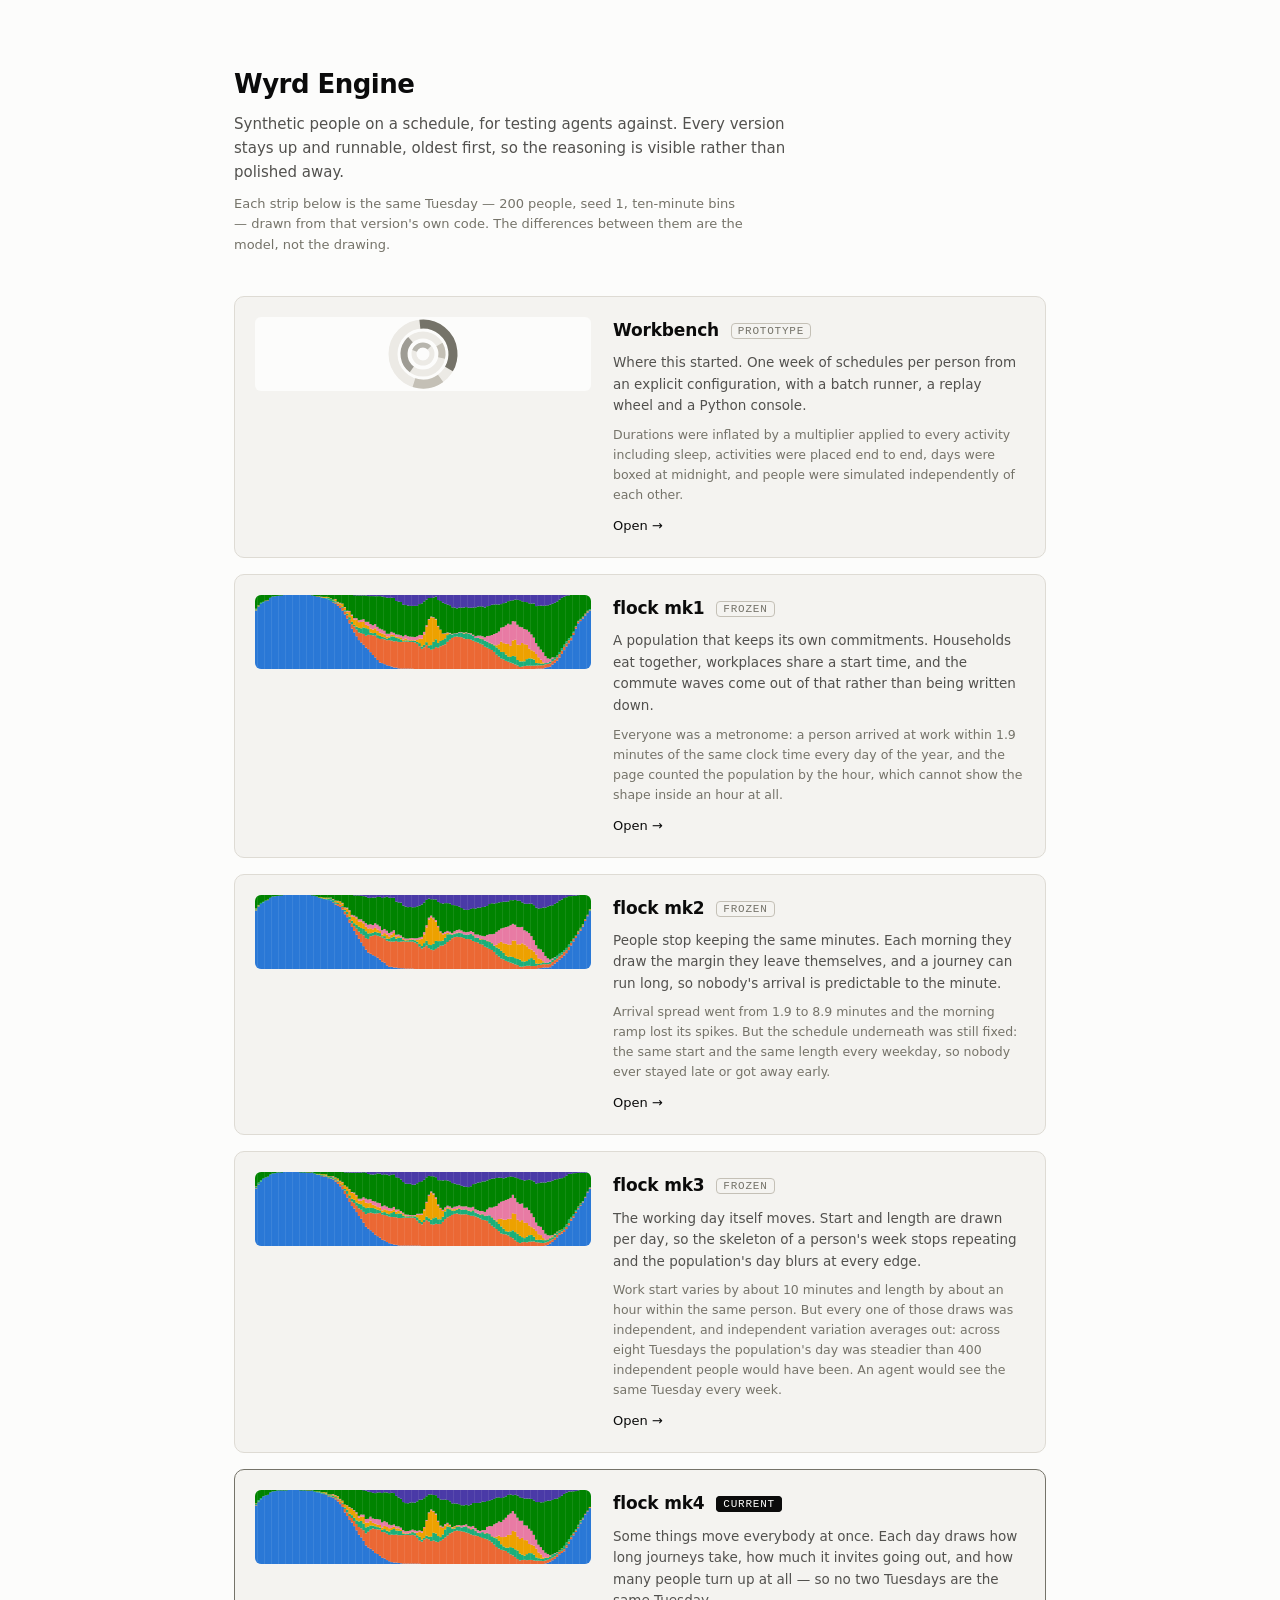
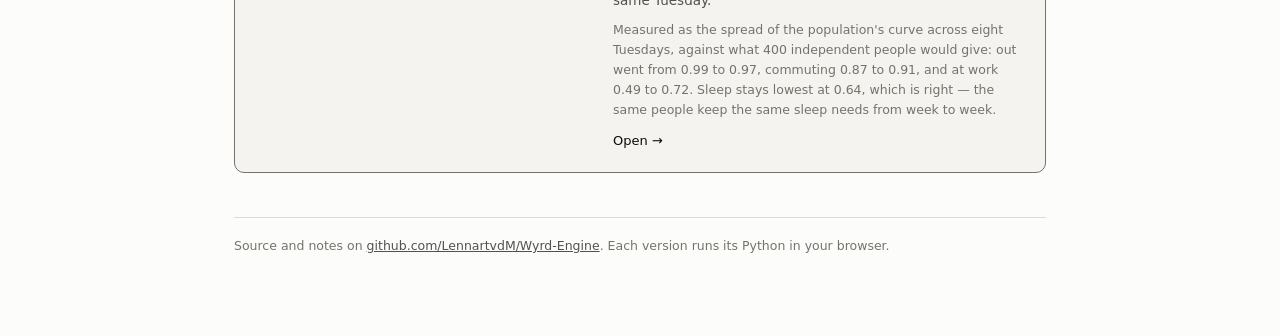
==== commit 3dd10b62: "mk4: conditions the whole population shares Everything mk2 and mk3 added varies person by person, an" ====
--- a/web/index.html
+++ b/web/index.html
@@ -1606,7 +1606,7 @@
         <span class="go">Open →</span>
       </div>
     </a>
-    <a class="entry current" href="flock/">
+    <a class="entry" href="mk3/">
       <div class="art"><svg viewBox="0 0 336 74" role="img" aria-label="One Tuesday under mk3: the working day itself varies">
         <rect x="0.00" y="16.50" width="2.73" height="57.50" fill="var(--sleep)"/>
         <rect x="0.00" y="16.09" width="2.73" height="0.50" fill="var(--work)"/>
@@ -2387,9 +2387,778 @@
         <rect x="333.67" y="0.00" width="2.73" height="0.50" fill="var(--out)"/>
         </svg></div>
       <div class="body">
-        <h2>flock mk3 <span class="tag">current</span></h2>
+        <h2>flock mk3 <span class="tag">frozen</span></h2>
         <p class="lead">The working day itself moves. Start and length are drawn per day, so the skeleton of a person's week stops repeating and the population's day blurs at every edge.</p>
-        <p class="note">Work start now varies by about 10 minutes and length by about an hour within the same person. The population view counts a named day in five-minute bins, so what is being pooled is stated rather than left to the reader.</p>
+        <p class="note">Work start varies by about 10 minutes and length by about an hour within the same person. But every one of those draws was independent, and independent variation averages out: across eight Tuesdays the population's day was steadier than 400 independent people would have been. An agent would see the same Tuesday every week.</p>
+        <span class="go">Open →</span>
+      </div>
+    </a>
+    <a class="entry current" href="flock/">
+      <div class="art"><svg viewBox="0 0 336 74" role="img" aria-label="One Tuesday under mk4: shared conditions move the whole population">
+        <rect x="0.00" y="15.47" width="2.73" height="58.53" fill="var(--sleep)"/>
+        <rect x="0.00" y="15.06" width="2.73" height="0.50" fill="var(--work)"/>
+        <rect x="0.00" y="13.62" width="2.73" height="1.44" fill="var(--commute)"/>
+        <rect x="0.00" y="13.32" width="2.73" height="0.50" fill="var(--eating)"/>
+        <rect x="0.00" y="0.00" width="2.73" height="13.32" fill="var(--home)"/>
+        <rect x="2.33" y="11.84" width="2.73" height="62.16" fill="var(--sleep)"/>
+        <rect x="2.33" y="11.66" width="2.73" height="0.50" fill="var(--work)"/>
+        <rect x="2.33" y="10.10" width="2.73" height="1.55" fill="var(--commute)"/>
+        <rect x="2.33" y="0.00" width="2.73" height="10.10" fill="var(--home)"/>
+        <rect x="4.67" y="9.18" width="2.73" height="64.82" fill="var(--sleep)"/>
+        <rect x="4.67" y="8.07" width="2.73" height="1.11" fill="var(--commute)"/>
+        <rect x="4.67" y="0.00" width="2.73" height="8.07" fill="var(--home)"/>
+        <rect x="7.00" y="6.40" width="2.73" height="67.60" fill="var(--sleep)"/>
+        <rect x="7.00" y="0.00" width="2.73" height="6.40" fill="var(--home)"/>
+        <rect x="9.33" y="5.51" width="2.73" height="68.49" fill="var(--sleep)"/>
+        <rect x="9.33" y="0.00" width="2.73" height="5.51" fill="var(--home)"/>
+        <rect x="11.67" y="4.81" width="2.73" height="69.19" fill="var(--sleep)"/>
+        <rect x="11.67" y="0.00" width="2.73" height="4.81" fill="var(--home)"/>
+        <rect x="14.00" y="2.48" width="2.73" height="71.52" fill="var(--sleep)"/>
+        <rect x="14.00" y="0.00" width="2.73" height="2.48" fill="var(--home)"/>
+        <rect x="16.33" y="1.48" width="2.73" height="72.52" fill="var(--sleep)"/>
+        <rect x="16.33" y="0.00" width="2.73" height="1.48" fill="var(--home)"/>
+        <rect x="18.67" y="1.18" width="2.73" height="72.82" fill="var(--sleep)"/>
+        <rect x="18.67" y="0.00" width="2.73" height="1.18" fill="var(--home)"/>
+        <rect x="21.00" y="0.55" width="2.73" height="73.45" fill="var(--sleep)"/>
+        <rect x="21.00" y="0.00" width="2.73" height="0.55" fill="var(--home)"/>
+        <rect x="23.33" y="0.37" width="2.73" height="73.63" fill="var(--sleep)"/>
+        <rect x="23.33" y="0.00" width="2.73" height="0.50" fill="var(--home)"/>
+        <rect x="25.67" y="0.37" width="2.73" height="73.63" fill="var(--sleep)"/>
+        <rect x="25.67" y="0.00" width="2.73" height="0.50" fill="var(--home)"/>
+        <rect x="28.00" y="0.37" width="2.73" height="73.63" fill="var(--sleep)"/>
+        <rect x="28.00" y="0.00" width="2.73" height="0.50" fill="var(--home)"/>
+        <rect x="30.33" y="0.37" width="2.73" height="73.63" fill="var(--sleep)"/>
+        <rect x="30.33" y="0.00" width="2.73" height="0.50" fill="var(--home)"/>
+        <rect x="32.67" y="0.00" width="2.73" height="74.00" fill="var(--sleep)"/>
+        <rect x="35.00" y="0.00" width="2.73" height="74.00" fill="var(--sleep)"/>
+        <rect x="37.33" y="0.00" width="2.73" height="74.00" fill="var(--sleep)"/>
+        <rect x="39.67" y="0.00" width="2.73" height="74.00" fill="var(--sleep)"/>
+        <rect x="42.00" y="0.00" width="2.73" height="74.00" fill="var(--sleep)"/>
+        <rect x="44.33" y="0.22" width="2.73" height="73.78" fill="var(--sleep)"/>
+        <rect x="44.33" y="0.00" width="2.73" height="0.50" fill="var(--home)"/>
+        <rect x="46.67" y="0.37" width="2.73" height="73.63" fill="var(--sleep)"/>
+        <rect x="46.67" y="0.00" width="2.73" height="0.50" fill="var(--home)"/>
+        <rect x="49.00" y="0.37" width="2.73" height="73.63" fill="var(--sleep)"/>
+        <rect x="49.00" y="0.00" width="2.73" height="0.50" fill="var(--home)"/>
+        <rect x="51.33" y="0.37" width="2.73" height="73.63" fill="var(--sleep)"/>
+        <rect x="51.33" y="0.15" width="2.73" height="0.50" fill="var(--eating)"/>
+        <rect x="51.33" y="0.00" width="2.73" height="0.50" fill="var(--home)"/>
+        <rect x="53.67" y="0.37" width="2.73" height="73.63" fill="var(--sleep)"/>
+        <rect x="53.67" y="0.07" width="2.73" height="0.50" fill="var(--eating)"/>
+        <rect x="53.67" y="0.00" width="2.73" height="0.50" fill="var(--home)"/>
+        <rect x="56.00" y="0.52" width="2.73" height="73.48" fill="var(--sleep)"/>
+        <rect x="56.00" y="0.00" width="2.73" height="0.52" fill="var(--home)"/>
+        <rect x="58.33" y="1.59" width="2.73" height="72.41" fill="var(--sleep)"/>
+        <rect x="58.33" y="1.37" width="2.73" height="0.50" fill="var(--commute)"/>
+        <rect x="58.33" y="0.00" width="2.73" height="1.37" fill="var(--home)"/>
+        <rect x="60.67" y="2.22" width="2.73" height="71.78" fill="var(--sleep)"/>
+        <rect x="60.67" y="1.85" width="2.73" height="0.50" fill="var(--commute)"/>
+        <rect x="60.67" y="1.48" width="2.73" height="0.50" fill="var(--eating)"/>
+        <rect x="60.67" y="0.00" width="2.73" height="1.48" fill="var(--home)"/>
+        <rect x="63.00" y="2.59" width="2.73" height="71.41" fill="var(--sleep)"/>
+        <rect x="63.00" y="1.96" width="2.73" height="0.63" fill="var(--commute)"/>
+        <rect x="63.00" y="1.48" width="2.73" height="0.50" fill="var(--eating)"/>
+        <rect x="63.00" y="0.00" width="2.73" height="1.48" fill="var(--home)"/>
+        <rect x="65.33" y="3.52" width="2.73" height="70.48" fill="var(--sleep)"/>
+        <rect x="65.33" y="2.81" width="2.73" height="0.70" fill="var(--commute)"/>
+        <rect x="65.33" y="2.41" width="2.73" height="0.50" fill="var(--eating)"/>
+        <rect x="65.33" y="0.00" width="2.73" height="2.41" fill="var(--home)"/>
+        <rect x="67.67" y="4.00" width="2.73" height="70.00" fill="var(--sleep)"/>
+        <rect x="67.67" y="3.77" width="2.73" height="0.50" fill="var(--work)"/>
+        <rect x="67.67" y="3.03" width="2.73" height="0.74" fill="var(--commute)"/>
+        <rect x="67.67" y="2.18" width="2.73" height="0.85" fill="var(--eating)"/>
+        <rect x="67.67" y="0.00" width="2.73" height="2.18" fill="var(--home)"/>
+        <rect x="70.00" y="4.74" width="2.73" height="69.26" fill="var(--sleep)"/>
+        <rect x="70.00" y="4.37" width="2.73" height="0.50" fill="var(--work)"/>
+        <rect x="70.00" y="3.63" width="2.73" height="0.74" fill="var(--commute)"/>
+        <rect x="70.00" y="2.37" width="2.73" height="1.26" fill="var(--eating)"/>
+        <rect x="70.00" y="0.00" width="2.73" height="2.37" fill="var(--home)"/>
+        <rect x="72.33" y="6.29" width="2.73" height="67.71" fill="var(--sleep)"/>
+        <rect x="72.33" y="5.92" width="2.73" height="0.50" fill="var(--work)"/>
+        <rect x="72.33" y="5.18" width="2.73" height="0.74" fill="var(--commute)"/>
+        <rect x="72.33" y="4.44" width="2.73" height="0.74" fill="var(--eating)"/>
+        <rect x="72.33" y="0.00" width="2.73" height="4.44" fill="var(--home)"/>
+        <rect x="74.67" y="7.10" width="2.73" height="66.90" fill="var(--sleep)"/>
+        <rect x="74.67" y="6.59" width="2.73" height="0.52" fill="var(--work)"/>
+        <rect x="74.67" y="5.29" width="2.73" height="1.30" fill="var(--commute)"/>
+        <rect x="74.67" y="4.48" width="2.73" height="0.81" fill="var(--eating)"/>
+        <rect x="74.67" y="4.44" width="2.73" height="0.50" fill="var(--chores)"/>
+        <rect x="74.67" y="0.00" width="2.73" height="4.44" fill="var(--home)"/>
+        <rect x="77.00" y="7.73" width="2.73" height="66.27" fill="var(--sleep)"/>
+        <rect x="77.00" y="6.99" width="2.73" height="0.74" fill="var(--work)"/>
+        <rect x="77.00" y="5.66" width="2.73" height="1.33" fill="var(--commute)"/>
+        <rect x="77.00" y="4.48" width="2.73" height="1.18" fill="var(--eating)"/>
+        <rect x="77.00" y="4.11" width="2.73" height="0.50" fill="var(--chores)"/>
+        <rect x="77.00" y="0.00" width="2.73" height="4.11" fill="var(--home)"/>
+        <rect x="79.33" y="9.36" width="2.73" height="64.64" fill="var(--sleep)"/>
+        <rect x="79.33" y="8.25" width="2.73" height="1.11" fill="var(--work)"/>
+        <rect x="79.33" y="7.07" width="2.73" height="1.18" fill="var(--commute)"/>
+        <rect x="79.33" y="5.48" width="2.73" height="1.59" fill="var(--eating)"/>
+        <rect x="79.33" y="5.11" width="2.73" height="0.50" fill="var(--chores)"/>
+        <rect x="79.33" y="0.00" width="2.73" height="5.11" fill="var(--home)"/>
+        <rect x="81.67" y="11.47" width="2.73" height="62.53" fill="var(--sleep)"/>
+        <rect x="81.67" y="9.29" width="2.73" height="2.18" fill="var(--work)"/>
+        <rect x="81.67" y="8.44" width="2.73" height="0.85" fill="var(--commute)"/>
+        <rect x="81.67" y="6.59" width="2.73" height="1.85" fill="var(--eating)"/>
+        <rect x="81.67" y="6.22" width="2.73" height="0.50" fill="var(--chores)"/>
+        <rect x="81.67" y="0.00" width="2.73" height="6.22" fill="var(--home)"/>
+        <rect x="84.00" y="14.10" width="2.73" height="59.90" fill="var(--sleep)"/>
+        <rect x="84.00" y="11.80" width="2.73" height="2.29" fill="var(--work)"/>
+        <rect x="84.00" y="11.43" width="2.73" height="0.50" fill="var(--commute)"/>
+        <rect x="84.00" y="9.25" width="2.73" height="2.18" fill="var(--eating)"/>
+        <rect x="84.00" y="8.88" width="2.73" height="0.50" fill="var(--chores)"/>
+        <rect x="84.00" y="0.00" width="2.73" height="8.88" fill="var(--home)"/>
+        <rect x="86.33" y="16.91" width="2.73" height="57.09" fill="var(--sleep)"/>
+        <rect x="86.33" y="13.73" width="2.73" height="3.18" fill="var(--work)"/>
+        <rect x="86.33" y="12.73" width="2.73" height="1.00" fill="var(--commute)"/>
+        <rect x="86.33" y="10.99" width="2.73" height="1.74" fill="var(--eating)"/>
+        <rect x="86.33" y="10.66" width="2.73" height="0.50" fill="var(--chores)"/>
+        <rect x="86.33" y="0.00" width="2.73" height="10.66" fill="var(--home)"/>
+        <rect x="88.67" y="22.42" width="2.73" height="51.58" fill="var(--sleep)"/>
+        <rect x="88.67" y="18.91" width="2.73" height="3.52" fill="var(--work)"/>
+        <rect x="88.67" y="17.39" width="2.73" height="1.52" fill="var(--commute)"/>
+        <rect x="88.67" y="14.50" width="2.73" height="2.89" fill="var(--eating)"/>
+        <rect x="88.67" y="0.00" width="2.73" height="14.50" fill="var(--home)"/>
+        <rect x="91.00" y="26.01" width="2.73" height="47.99" fill="var(--sleep)"/>
+        <rect x="91.00" y="22.31" width="2.73" height="3.70" fill="var(--work)"/>
+        <rect x="91.00" y="19.65" width="2.73" height="2.66" fill="var(--commute)"/>
+        <rect x="91.00" y="15.28" width="2.73" height="4.37" fill="var(--eating)"/>
+        <rect x="91.00" y="15.10" width="2.73" height="0.50" fill="var(--chores)"/>
+        <rect x="91.00" y="0.00" width="2.73" height="15.10" fill="var(--home)"/>
+        <rect x="93.33" y="29.93" width="2.73" height="44.07" fill="var(--sleep)"/>
+        <rect x="93.33" y="26.01" width="2.73" height="3.92" fill="var(--work)"/>
+        <rect x="93.33" y="23.61" width="2.73" height="2.41" fill="var(--commute)"/>
+        <rect x="93.33" y="17.35" width="2.73" height="6.25" fill="var(--eating)"/>
+        <rect x="93.33" y="16.98" width="2.73" height="0.50" fill="var(--chores)"/>
+        <rect x="93.33" y="0.00" width="2.73" height="16.98" fill="var(--home)"/>
+        <rect x="95.67" y="32.52" width="2.73" height="41.48" fill="var(--sleep)"/>
+        <rect x="95.67" y="28.01" width="2.73" height="4.51" fill="var(--work)"/>
+        <rect x="95.67" y="25.20" width="2.73" height="2.81" fill="var(--commute)"/>
+        <rect x="95.67" y="18.94" width="2.73" height="6.25" fill="var(--eating)"/>
+        <rect x="95.67" y="18.32" width="2.73" height="0.63" fill="var(--chores)"/>
+        <rect x="95.67" y="0.00" width="2.73" height="18.32" fill="var(--home)"/>
+        <rect x="98.00" y="36.15" width="2.73" height="37.85" fill="var(--sleep)"/>
+        <rect x="98.00" y="30.97" width="2.73" height="5.18" fill="var(--work)"/>
+        <rect x="98.00" y="27.75" width="2.73" height="3.22" fill="var(--commute)"/>
+        <rect x="98.00" y="20.87" width="2.73" height="6.88" fill="var(--eating)"/>
+        <rect x="98.00" y="20.09" width="2.73" height="0.78" fill="var(--chores)"/>
+        <rect x="98.00" y="0.00" width="2.73" height="20.09" fill="var(--home)"/>
+        <rect x="100.33" y="40.33" width="2.73" height="33.67" fill="var(--sleep)"/>
+        <rect x="100.33" y="33.97" width="2.73" height="6.36" fill="var(--work)"/>
+        <rect x="100.33" y="30.34" width="2.73" height="3.63" fill="var(--commute)"/>
+        <rect x="100.33" y="23.42" width="2.73" height="6.92" fill="var(--eating)"/>
+        <rect x="100.33" y="22.20" width="2.73" height="1.22" fill="var(--chores)"/>
+        <rect x="100.33" y="0.00" width="2.73" height="22.20" fill="var(--home)"/>
+        <rect x="102.67" y="44.73" width="2.73" height="29.27" fill="var(--sleep)"/>
+        <rect x="102.67" y="36.96" width="2.73" height="7.77" fill="var(--work)"/>
+        <rect x="102.67" y="31.38" width="2.73" height="5.59" fill="var(--commute)"/>
+        <rect x="102.67" y="27.64" width="2.73" height="3.74" fill="var(--eating)"/>
+        <rect x="102.67" y="25.83" width="2.73" height="1.81" fill="var(--chores)"/>
+        <rect x="102.67" y="0.00" width="2.73" height="25.83" fill="var(--home)"/>
+        <rect x="105.00" y="47.40" width="2.73" height="26.60" fill="var(--sleep)"/>
+        <rect x="105.00" y="38.30" width="2.73" height="9.10" fill="var(--work)"/>
+        <rect x="105.00" y="30.97" width="2.73" height="7.33" fill="var(--commute)"/>
+        <rect x="105.00" y="26.45" width="2.73" height="4.51" fill="var(--eating)"/>
+        <rect x="105.00" y="24.53" width="2.73" height="1.92" fill="var(--chores)"/>
+        <rect x="105.00" y="0.00" width="2.73" height="24.53" fill="var(--home)"/>
+        <rect x="107.33" y="50.80" width="2.73" height="23.20" fill="var(--sleep)"/>
+        <rect x="107.33" y="40.18" width="2.73" height="10.62" fill="var(--work)"/>
+        <rect x="107.33" y="33.60" width="2.73" height="6.59" fill="var(--commute)"/>
+        <rect x="107.33" y="26.86" width="2.73" height="6.73" fill="var(--eating)"/>
+        <rect x="107.33" y="24.64" width="2.73" height="2.22" fill="var(--chores)"/>
+        <rect x="107.33" y="0.04" width="2.73" height="24.61" fill="var(--home)"/>
+        <rect x="107.33" y="0.00" width="2.73" height="0.50" fill="var(--out)"/>
+        <rect x="109.67" y="55.35" width="2.73" height="18.65" fill="var(--sleep)"/>
+        <rect x="109.67" y="43.25" width="2.73" height="12.10" fill="var(--work)"/>
+        <rect x="109.67" y="37.30" width="2.73" height="5.96" fill="var(--commute)"/>
+        <rect x="109.67" y="32.60" width="2.73" height="4.70" fill="var(--eating)"/>
+        <rect x="109.67" y="29.01" width="2.73" height="3.59" fill="var(--chores)"/>
+        <rect x="109.67" y="0.70" width="2.73" height="28.30" fill="var(--home)"/>
+        <rect x="109.67" y="0.00" width="2.73" height="0.70" fill="var(--out)"/>
+        <rect x="112.00" y="57.42" width="2.73" height="16.58" fill="var(--sleep)"/>
+        <rect x="112.00" y="41.62" width="2.73" height="15.80" fill="var(--work)"/>
+        <rect x="112.00" y="36.56" width="2.73" height="5.07" fill="var(--commute)"/>
+        <rect x="112.00" y="32.60" width="2.73" height="3.96" fill="var(--eating)"/>
+        <rect x="112.00" y="28.79" width="2.73" height="3.81" fill="var(--chores)"/>
+        <rect x="112.00" y="1.66" width="2.73" height="27.12" fill="var(--home)"/>
+        <rect x="112.00" y="0.00" width="2.73" height="1.67" fill="var(--out)"/>
+        <rect x="114.33" y="58.79" width="2.73" height="15.21" fill="var(--sleep)"/>
+        <rect x="114.33" y="39.70" width="2.73" height="19.09" fill="var(--work)"/>
+        <rect x="114.33" y="35.45" width="2.73" height="4.25" fill="var(--commute)"/>
+        <rect x="114.33" y="30.75" width="2.73" height="4.70" fill="var(--eating)"/>
+        <rect x="114.33" y="26.64" width="2.73" height="4.11" fill="var(--chores)"/>
+        <rect x="114.33" y="2.07" width="2.73" height="24.57" fill="var(--home)"/>
+        <rect x="114.33" y="0.00" width="2.73" height="2.07" fill="var(--out)"/>
+        <rect x="116.67" y="60.46" width="2.73" height="13.54" fill="var(--sleep)"/>
+        <rect x="116.67" y="38.41" width="2.73" height="22.05" fill="var(--work)"/>
+        <rect x="116.67" y="35.74" width="2.73" height="2.66" fill="var(--commute)"/>
+        <rect x="116.67" y="32.89" width="2.73" height="2.85" fill="var(--eating)"/>
+        <rect x="116.67" y="28.56" width="2.73" height="4.33" fill="var(--chores)"/>
+        <rect x="116.67" y="2.81" width="2.73" height="25.75" fill="var(--home)"/>
+        <rect x="116.67" y="0.00" width="2.73" height="2.81" fill="var(--out)"/>
+        <rect x="119.00" y="63.05" width="2.73" height="10.95" fill="var(--sleep)"/>
+        <rect x="119.00" y="39.07" width="2.73" height="23.98" fill="var(--work)"/>
+        <rect x="119.00" y="36.26" width="2.73" height="2.81" fill="var(--commute)"/>
+        <rect x="119.00" y="33.56" width="2.73" height="2.70" fill="var(--eating)"/>
+        <rect x="119.00" y="29.01" width="2.73" height="4.55" fill="var(--chores)"/>
+        <rect x="119.00" y="3.11" width="2.73" height="25.90" fill="var(--home)"/>
+        <rect x="119.00" y="0.00" width="2.73" height="3.11" fill="var(--out)"/>
+        <rect x="121.33" y="63.97" width="2.73" height="10.03" fill="var(--sleep)"/>
+        <rect x="121.33" y="39.37" width="2.73" height="24.61" fill="var(--work)"/>
+        <rect x="121.33" y="37.11" width="2.73" height="2.26" fill="var(--commute)"/>
+        <rect x="121.33" y="34.56" width="2.73" height="2.55" fill="var(--eating)"/>
+        <rect x="121.33" y="29.04" width="2.73" height="5.51" fill="var(--chores)"/>
+        <rect x="121.33" y="2.52" width="2.73" height="26.53" fill="var(--home)"/>
+        <rect x="121.33" y="0.00" width="2.73" height="2.52" fill="var(--out)"/>
+        <rect x="123.67" y="65.86" width="2.73" height="8.14" fill="var(--sleep)"/>
+        <rect x="123.67" y="39.59" width="2.73" height="26.27" fill="var(--work)"/>
+        <rect x="123.67" y="37.67" width="2.73" height="1.92" fill="var(--commute)"/>
+        <rect x="123.67" y="35.00" width="2.73" height="2.66" fill="var(--eating)"/>
+        <rect x="123.67" y="29.53" width="2.73" height="5.48" fill="var(--chores)"/>
+        <rect x="123.67" y="2.29" width="2.73" height="27.23" fill="var(--home)"/>
+        <rect x="123.67" y="0.00" width="2.73" height="2.29" fill="var(--out)"/>
+        <rect x="126.00" y="67.82" width="2.73" height="6.18" fill="var(--sleep)"/>
+        <rect x="126.00" y="41.99" width="2.73" height="25.83" fill="var(--work)"/>
+        <rect x="126.00" y="39.85" width="2.73" height="2.15" fill="var(--commute)"/>
+        <rect x="126.00" y="37.52" width="2.73" height="2.33" fill="var(--eating)"/>
+        <rect x="126.00" y="32.34" width="2.73" height="5.18" fill="var(--chores)"/>
+        <rect x="126.00" y="3.03" width="2.73" height="29.30" fill="var(--home)"/>
+        <rect x="126.00" y="0.00" width="2.73" height="3.03" fill="var(--out)"/>
+        <rect x="128.33" y="68.38" width="2.73" height="5.62" fill="var(--sleep)"/>
+        <rect x="128.33" y="42.22" width="2.73" height="26.16" fill="var(--work)"/>
+        <rect x="128.33" y="39.11" width="2.73" height="3.11" fill="var(--commute)"/>
+        <rect x="128.33" y="35.93" width="2.73" height="3.18" fill="var(--eating)"/>
+        <rect x="128.33" y="31.15" width="2.73" height="4.77" fill="var(--chores)"/>
+        <rect x="128.33" y="2.33" width="2.73" height="28.82" fill="var(--home)"/>
+        <rect x="128.33" y="0.00" width="2.73" height="2.33" fill="var(--out)"/>
+        <rect x="130.67" y="70.08" width="2.73" height="3.92" fill="var(--sleep)"/>
+        <rect x="130.67" y="43.62" width="2.73" height="26.45" fill="var(--work)"/>
+        <rect x="130.67" y="40.74" width="2.73" height="2.89" fill="var(--commute)"/>
+        <rect x="130.67" y="37.00" width="2.73" height="3.74" fill="var(--eating)"/>
+        <rect x="130.67" y="32.34" width="2.73" height="4.66" fill="var(--chores)"/>
+        <rect x="130.67" y="2.44" width="2.73" height="29.90" fill="var(--home)"/>
+        <rect x="130.67" y="0.00" width="2.73" height="2.44" fill="var(--out)"/>
+        <rect x="133.00" y="71.22" width="2.73" height="2.77" fill="var(--sleep)"/>
+        <rect x="133.00" y="44.92" width="2.73" height="26.31" fill="var(--work)"/>
+        <rect x="133.00" y="41.48" width="2.73" height="3.44" fill="var(--commute)"/>
+        <rect x="133.00" y="38.22" width="2.73" height="3.26" fill="var(--eating)"/>
+        <rect x="133.00" y="34.59" width="2.73" height="3.63" fill="var(--chores)"/>
+        <rect x="133.00" y="3.14" width="2.73" height="31.45" fill="var(--home)"/>
+        <rect x="133.00" y="0.00" width="2.73" height="3.15" fill="var(--out)"/>
+        <rect x="135.33" y="72.11" width="2.73" height="1.89" fill="var(--sleep)"/>
+        <rect x="135.33" y="44.55" width="2.73" height="27.57" fill="var(--work)"/>
+        <rect x="135.33" y="40.00" width="2.73" height="4.55" fill="var(--commute)"/>
+        <rect x="135.33" y="37.92" width="2.73" height="2.07" fill="var(--eating)"/>
+        <rect x="135.33" y="35.22" width="2.73" height="2.70" fill="var(--chores)"/>
+        <rect x="135.33" y="2.81" width="2.73" height="32.41" fill="var(--home)"/>
+        <rect x="135.33" y="0.00" width="2.73" height="2.81" fill="var(--out)"/>
+        <rect x="137.67" y="72.52" width="2.73" height="1.48" fill="var(--sleep)"/>
+        <rect x="137.67" y="44.84" width="2.73" height="27.68" fill="var(--work)"/>
+        <rect x="137.67" y="39.00" width="2.73" height="5.85" fill="var(--commute)"/>
+        <rect x="137.67" y="36.74" width="2.73" height="2.26" fill="var(--eating)"/>
+        <rect x="137.67" y="34.45" width="2.73" height="2.29" fill="var(--chores)"/>
+        <rect x="137.67" y="3.07" width="2.73" height="31.38" fill="var(--home)"/>
+        <rect x="137.67" y="-0.00" width="2.73" height="3.07" fill="var(--out)"/>
+        <rect x="140.00" y="72.52" width="2.73" height="1.48" fill="var(--sleep)"/>
+        <rect x="140.00" y="44.58" width="2.73" height="27.93" fill="var(--work)"/>
+        <rect x="140.00" y="40.40" width="2.73" height="4.18" fill="var(--commute)"/>
+        <rect x="140.00" y="38.41" width="2.73" height="2.00" fill="var(--eating)"/>
+        <rect x="140.00" y="36.15" width="2.73" height="2.26" fill="var(--chores)"/>
+        <rect x="140.00" y="5.88" width="2.73" height="30.27" fill="var(--home)"/>
+        <rect x="140.00" y="0.00" width="2.73" height="5.88" fill="var(--out)"/>
+        <rect x="142.33" y="72.96" width="2.73" height="1.04" fill="var(--sleep)"/>
+        <rect x="142.33" y="45.14" width="2.73" height="27.82" fill="var(--work)"/>
+        <rect x="142.33" y="40.74" width="2.73" height="4.40" fill="var(--commute)"/>
+        <rect x="142.33" y="38.29" width="2.73" height="2.44" fill="var(--eating)"/>
+        <rect x="142.33" y="36.37" width="2.73" height="1.92" fill="var(--chores)"/>
+        <rect x="142.33" y="7.47" width="2.73" height="28.90" fill="var(--home)"/>
+        <rect x="142.33" y="0.00" width="2.73" height="7.47" fill="var(--out)"/>
+        <rect x="144.67" y="73.26" width="2.73" height="0.74" fill="var(--sleep)"/>
+        <rect x="144.67" y="45.14" width="2.73" height="28.12" fill="var(--work)"/>
+        <rect x="144.67" y="41.03" width="2.73" height="4.11" fill="var(--commute)"/>
+        <rect x="144.67" y="39.85" width="2.73" height="1.18" fill="var(--eating)"/>
+        <rect x="144.67" y="37.63" width="2.73" height="2.22" fill="var(--chores)"/>
+        <rect x="144.67" y="8.81" width="2.73" height="28.82" fill="var(--home)"/>
+        <rect x="144.67" y="0.00" width="2.73" height="8.81" fill="var(--out)"/>
+        <rect x="147.00" y="73.63" width="2.73" height="0.50" fill="var(--sleep)"/>
+        <rect x="147.00" y="45.07" width="2.73" height="28.56" fill="var(--work)"/>
+        <rect x="147.00" y="43.59" width="2.73" height="1.48" fill="var(--commute)"/>
+        <rect x="147.00" y="42.33" width="2.73" height="1.26" fill="var(--eating)"/>
+        <rect x="147.00" y="40.11" width="2.73" height="2.22" fill="var(--chores)"/>
+        <rect x="147.00" y="12.06" width="2.73" height="28.05" fill="var(--home)"/>
+        <rect x="147.00" y="0.00" width="2.73" height="12.06" fill="var(--out)"/>
+        <rect x="149.33" y="73.63" width="2.73" height="0.50" fill="var(--sleep)"/>
+        <rect x="149.33" y="44.77" width="2.73" height="28.86" fill="var(--work)"/>
+        <rect x="149.33" y="43.92" width="2.73" height="0.85" fill="var(--commute)"/>
+        <rect x="149.33" y="43.51" width="2.73" height="0.50" fill="var(--eating)"/>
+        <rect x="149.33" y="41.29" width="2.73" height="2.22" fill="var(--chores)"/>
+        <rect x="149.33" y="13.10" width="2.73" height="28.19" fill="var(--home)"/>
+        <rect x="149.33" y="0.00" width="2.73" height="13.10" fill="var(--out)"/>
+        <rect x="151.67" y="73.63" width="2.73" height="0.50" fill="var(--sleep)"/>
+        <rect x="151.67" y="44.92" width="2.73" height="28.71" fill="var(--work)"/>
+        <rect x="151.67" y="43.81" width="2.73" height="1.11" fill="var(--commute)"/>
+        <rect x="151.67" y="43.22" width="2.73" height="0.59" fill="var(--eating)"/>
+        <rect x="151.67" y="41.00" width="2.73" height="2.22" fill="var(--chores)"/>
+        <rect x="151.67" y="13.25" width="2.73" height="27.75" fill="var(--home)"/>
+        <rect x="151.67" y="0.00" width="2.73" height="13.25" fill="var(--out)"/>
+        <rect x="154.00" y="73.63" width="2.73" height="0.50" fill="var(--sleep)"/>
+        <rect x="154.00" y="45.14" width="2.73" height="28.49" fill="var(--work)"/>
+        <rect x="154.00" y="43.25" width="2.73" height="1.89" fill="var(--commute)"/>
+        <rect x="154.00" y="42.77" width="2.73" height="0.50" fill="var(--eating)"/>
+        <rect x="154.00" y="40.55" width="2.73" height="2.22" fill="var(--chores)"/>
+        <rect x="154.00" y="12.62" width="2.73" height="27.93" fill="var(--home)"/>
+        <rect x="154.00" y="-0.00" width="2.73" height="12.62" fill="var(--out)"/>
+        <rect x="156.33" y="73.63" width="2.73" height="0.50" fill="var(--sleep)"/>
+        <rect x="156.33" y="44.84" width="2.73" height="28.79" fill="var(--work)"/>
+        <rect x="156.33" y="41.88" width="2.73" height="2.96" fill="var(--commute)"/>
+        <rect x="156.33" y="41.81" width="2.73" height="0.50" fill="var(--eating)"/>
+        <rect x="156.33" y="39.59" width="2.73" height="2.22" fill="var(--chores)"/>
+        <rect x="156.33" y="12.39" width="2.73" height="27.20" fill="var(--home)"/>
+        <rect x="156.33" y="0.00" width="2.73" height="12.40" fill="var(--out)"/>
+        <rect x="158.67" y="73.63" width="2.73" height="0.50" fill="var(--sleep)"/>
+        <rect x="158.67" y="45.44" width="2.73" height="28.19" fill="var(--work)"/>
+        <rect x="158.67" y="43.11" width="2.73" height="2.33" fill="var(--commute)"/>
+        <rect x="158.67" y="42.62" width="2.73" height="0.50" fill="var(--eating)"/>
+        <rect x="158.67" y="40.40" width="2.73" height="2.22" fill="var(--chores)"/>
+        <rect x="158.67" y="12.73" width="2.73" height="27.68" fill="var(--home)"/>
+        <rect x="158.67" y="0.00" width="2.73" height="12.73" fill="var(--out)"/>
+        <rect x="161.00" y="73.63" width="2.73" height="0.50" fill="var(--sleep)"/>
+        <rect x="161.00" y="47.66" width="2.73" height="25.97" fill="var(--work)"/>
+        <rect x="161.00" y="45.25" width="2.73" height="2.41" fill="var(--commute)"/>
+        <rect x="161.00" y="42.73" width="2.73" height="2.52" fill="var(--eating)"/>
+        <rect x="161.00" y="40.85" width="2.73" height="1.89" fill="var(--chores)"/>
+        <rect x="161.00" y="11.36" width="2.73" height="29.49" fill="var(--home)"/>
+        <rect x="161.00" y="0.00" width="2.73" height="11.36" fill="var(--out)"/>
+        <rect x="163.33" y="73.70" width="2.73" height="0.50" fill="var(--sleep)"/>
+        <rect x="163.33" y="50.32" width="2.73" height="23.38" fill="var(--work)"/>
+        <rect x="163.33" y="46.73" width="2.73" height="3.59" fill="var(--commute)"/>
+        <rect x="163.33" y="41.85" width="2.73" height="4.88" fill="var(--eating)"/>
+        <rect x="163.33" y="40.33" width="2.73" height="1.52" fill="var(--chores)"/>
+        <rect x="163.33" y="9.66" width="2.73" height="30.67" fill="var(--home)"/>
+        <rect x="163.33" y="0.00" width="2.73" height="9.66" fill="var(--out)"/>
+        <rect x="165.67" y="51.58" width="2.73" height="22.42" fill="var(--work)"/>
+        <rect x="165.67" y="49.51" width="2.73" height="2.07" fill="var(--commute)"/>
+        <rect x="165.67" y="42.59" width="2.73" height="6.92" fill="var(--eating)"/>
+        <rect x="165.67" y="41.11" width="2.73" height="1.48" fill="var(--chores)"/>
+        <rect x="165.67" y="9.69" width="2.73" height="31.41" fill="var(--home)"/>
+        <rect x="165.67" y="0.00" width="2.73" height="9.69" fill="var(--out)"/>
+        <rect x="168.00" y="49.62" width="2.73" height="24.38" fill="var(--work)"/>
+        <rect x="168.00" y="47.95" width="2.73" height="1.67" fill="var(--commute)"/>
+        <rect x="168.00" y="38.11" width="2.73" height="9.84" fill="var(--eating)"/>
+        <rect x="168.00" y="37.07" width="2.73" height="1.04" fill="var(--chores)"/>
+        <rect x="168.00" y="8.21" width="2.73" height="28.86" fill="var(--home)"/>
+        <rect x="168.00" y="0.00" width="2.73" height="8.21" fill="var(--out)"/>
+        <rect x="170.33" y="48.36" width="2.73" height="25.64" fill="var(--work)"/>
+        <rect x="170.33" y="45.70" width="2.73" height="2.66" fill="var(--commute)"/>
+        <rect x="170.33" y="30.78" width="2.73" height="14.91" fill="var(--eating)"/>
+        <rect x="170.33" y="30.04" width="2.73" height="0.74" fill="var(--chores)"/>
+        <rect x="170.33" y="6.25" width="2.73" height="23.79" fill="var(--home)"/>
+        <rect x="170.33" y="0.00" width="2.73" height="6.25" fill="var(--out)"/>
+        <rect x="172.67" y="49.28" width="2.73" height="24.72" fill="var(--work)"/>
+        <rect x="172.67" y="46.73" width="2.73" height="2.55" fill="var(--commute)"/>
+        <rect x="172.67" y="23.12" width="2.73" height="23.61" fill="var(--eating)"/>
+        <rect x="172.67" y="22.31" width="2.73" height="0.81" fill="var(--chores)"/>
+        <rect x="172.67" y="4.44" width="2.73" height="17.87" fill="var(--home)"/>
+        <rect x="172.67" y="0.00" width="2.73" height="4.44" fill="var(--out)"/>
+        <rect x="175.00" y="51.06" width="2.73" height="22.94" fill="var(--work)"/>
+        <rect x="175.00" y="46.47" width="2.73" height="4.59" fill="var(--commute)"/>
+        <rect x="175.00" y="20.31" width="2.73" height="26.16" fill="var(--eating)"/>
+        <rect x="175.00" y="19.35" width="2.73" height="0.96" fill="var(--chores)"/>
+        <rect x="175.00" y="4.44" width="2.73" height="14.91" fill="var(--home)"/>
+        <rect x="175.00" y="0.00" width="2.73" height="4.44" fill="var(--out)"/>
+        <rect x="177.33" y="50.50" width="2.73" height="23.50" fill="var(--work)"/>
+        <rect x="177.33" y="42.77" width="2.73" height="7.73" fill="var(--commute)"/>
+        <rect x="177.33" y="21.76" width="2.73" height="21.02" fill="var(--eating)"/>
+        <rect x="177.33" y="20.91" width="2.73" height="0.85" fill="var(--chores)"/>
+        <rect x="177.33" y="4.96" width="2.73" height="15.95" fill="var(--home)"/>
+        <rect x="177.33" y="0.00" width="2.73" height="4.96" fill="var(--out)"/>
+        <rect x="179.67" y="51.54" width="2.73" height="22.46" fill="var(--work)"/>
+        <rect x="179.67" y="43.48" width="2.73" height="8.07" fill="var(--commute)"/>
+        <rect x="179.67" y="24.61" width="2.73" height="18.87" fill="var(--eating)"/>
+        <rect x="179.67" y="23.49" width="2.73" height="1.11" fill="var(--chores)"/>
+        <rect x="179.67" y="5.22" width="2.73" height="18.28" fill="var(--home)"/>
+        <rect x="179.67" y="0.00" width="2.73" height="5.22" fill="var(--out)"/>
+        <rect x="182.00" y="52.10" width="2.73" height="21.90" fill="var(--work)"/>
+        <rect x="182.00" y="46.03" width="2.73" height="6.07" fill="var(--commute)"/>
+        <rect x="182.00" y="31.86" width="2.73" height="14.17" fill="var(--eating)"/>
+        <rect x="182.00" y="30.75" width="2.73" height="1.11" fill="var(--chores)"/>
+        <rect x="182.00" y="7.99" width="2.73" height="22.75" fill="var(--home)"/>
+        <rect x="182.00" y="0.00" width="2.73" height="7.99" fill="var(--out)"/>
+        <rect x="184.33" y="50.80" width="2.73" height="23.20" fill="var(--work)"/>
+        <rect x="184.33" y="47.10" width="2.73" height="3.70" fill="var(--commute)"/>
+        <rect x="184.33" y="36.67" width="2.73" height="10.43" fill="var(--eating)"/>
+        <rect x="184.33" y="35.56" width="2.73" height="1.11" fill="var(--chores)"/>
+        <rect x="184.33" y="9.44" width="2.73" height="26.12" fill="var(--home)"/>
+        <rect x="184.33" y="0.00" width="2.73" height="9.44" fill="var(--out)"/>
+        <rect x="186.67" y="49.21" width="2.73" height="24.79" fill="var(--work)"/>
+        <rect x="186.67" y="44.58" width="2.73" height="4.62" fill="var(--commute)"/>
+        <rect x="186.67" y="38.00" width="2.73" height="6.59" fill="var(--eating)"/>
+        <rect x="186.67" y="36.67" width="2.73" height="1.33" fill="var(--chores)"/>
+        <rect x="186.67" y="9.80" width="2.73" height="26.86" fill="var(--home)"/>
+        <rect x="186.67" y="0.00" width="2.73" height="9.80" fill="var(--out)"/>
+        <rect x="189.00" y="47.43" width="2.73" height="26.57" fill="var(--work)"/>
+        <rect x="189.00" y="39.41" width="2.73" height="8.03" fill="var(--commute)"/>
+        <rect x="189.00" y="35.63" width="2.73" height="3.77" fill="var(--eating)"/>
+        <rect x="189.00" y="34.15" width="2.73" height="1.48" fill="var(--chores)"/>
+        <rect x="189.00" y="9.51" width="2.73" height="24.64" fill="var(--home)"/>
+        <rect x="189.00" y="0.00" width="2.73" height="9.51" fill="var(--out)"/>
+        <rect x="191.33" y="45.55" width="2.73" height="28.45" fill="var(--work)"/>
+        <rect x="191.33" y="36.56" width="2.73" height="8.99" fill="var(--commute)"/>
+        <rect x="191.33" y="34.11" width="2.73" height="2.44" fill="var(--eating)"/>
+        <rect x="191.33" y="32.78" width="2.73" height="1.33" fill="var(--chores)"/>
+        <rect x="191.33" y="9.99" width="2.73" height="22.79" fill="var(--home)"/>
+        <rect x="191.33" y="0.00" width="2.73" height="9.99" fill="var(--out)"/>
+        <rect x="193.67" y="43.29" width="2.73" height="30.71" fill="var(--work)"/>
+        <rect x="193.67" y="37.07" width="2.73" height="6.22" fill="var(--commute)"/>
+        <rect x="193.67" y="35.74" width="2.73" height="1.33" fill="var(--eating)"/>
+        <rect x="193.67" y="34.71" width="2.73" height="1.04" fill="var(--chores)"/>
+        <rect x="193.67" y="11.28" width="2.73" height="23.42" fill="var(--home)"/>
+        <rect x="193.67" y="0.00" width="2.73" height="11.29" fill="var(--out)"/>
+        <rect x="196.00" y="42.37" width="2.73" height="31.63" fill="var(--work)"/>
+        <rect x="196.00" y="38.59" width="2.73" height="3.77" fill="var(--commute)"/>
+        <rect x="196.00" y="37.52" width="2.73" height="1.07" fill="var(--eating)"/>
+        <rect x="196.00" y="37.04" width="2.73" height="0.50" fill="var(--chores)"/>
+        <rect x="196.00" y="13.39" width="2.73" height="23.64" fill="var(--home)"/>
+        <rect x="196.00" y="0.00" width="2.73" height="13.39" fill="var(--out)"/>
+        <rect x="198.33" y="41.07" width="2.73" height="32.93" fill="var(--work)"/>
+        <rect x="198.33" y="38.52" width="2.73" height="2.55" fill="var(--commute)"/>
+        <rect x="198.33" y="36.85" width="2.73" height="1.67" fill="var(--eating)"/>
+        <rect x="198.33" y="36.26" width="2.73" height="0.59" fill="var(--chores)"/>
+        <rect x="198.33" y="13.47" width="2.73" height="22.79" fill="var(--home)"/>
+        <rect x="198.33" y="0.00" width="2.73" height="13.47" fill="var(--out)"/>
+        <rect x="200.67" y="40.52" width="2.73" height="33.48" fill="var(--work)"/>
+        <rect x="200.67" y="36.85" width="2.73" height="3.66" fill="var(--commute)"/>
+        <rect x="200.67" y="36.00" width="2.73" height="0.85" fill="var(--eating)"/>
+        <rect x="200.67" y="35.22" width="2.73" height="0.78" fill="var(--chores)"/>
+        <rect x="200.67" y="13.65" width="2.73" height="21.57" fill="var(--home)"/>
+        <rect x="200.67" y="0.00" width="2.73" height="13.65" fill="var(--out)"/>
+        <rect x="203.00" y="40.85" width="2.73" height="33.15" fill="var(--work)"/>
+        <rect x="203.00" y="36.56" width="2.73" height="4.29" fill="var(--commute)"/>
+        <rect x="203.00" y="36.26" width="2.73" height="0.50" fill="var(--eating)"/>
+        <rect x="203.00" y="35.00" width="2.73" height="1.26" fill="var(--chores)"/>
+        <rect x="203.00" y="14.17" width="2.73" height="20.83" fill="var(--home)"/>
+        <rect x="203.00" y="0.00" width="2.73" height="14.17" fill="var(--out)"/>
+        <rect x="205.33" y="41.29" width="2.73" height="32.71" fill="var(--work)"/>
+        <rect x="205.33" y="37.44" width="2.73" height="3.85" fill="var(--commute)"/>
+        <rect x="205.33" y="35.59" width="2.73" height="1.85" fill="var(--chores)"/>
+        <rect x="205.33" y="15.24" width="2.73" height="20.35" fill="var(--home)"/>
+        <rect x="205.33" y="0.00" width="2.73" height="15.24" fill="var(--out)"/>
+        <rect x="207.67" y="41.77" width="2.73" height="32.23" fill="var(--work)"/>
+        <rect x="207.67" y="36.82" width="2.73" height="4.96" fill="var(--commute)"/>
+        <rect x="207.67" y="34.97" width="2.73" height="1.85" fill="var(--chores)"/>
+        <rect x="207.67" y="15.32" width="2.73" height="19.65" fill="var(--home)"/>
+        <rect x="207.67" y="0.00" width="2.73" height="15.32" fill="var(--out)"/>
+        <rect x="210.00" y="42.48" width="2.73" height="31.52" fill="var(--work)"/>
+        <rect x="210.00" y="36.33" width="2.73" height="6.14" fill="var(--commute)"/>
+        <rect x="210.00" y="36.15" width="2.73" height="0.50" fill="var(--eating)"/>
+        <rect x="210.00" y="34.30" width="2.73" height="1.85" fill="var(--chores)"/>
+        <rect x="210.00" y="14.87" width="2.73" height="19.43" fill="var(--home)"/>
+        <rect x="210.00" y="0.00" width="2.73" height="14.87" fill="var(--out)"/>
+        <rect x="212.33" y="43.22" width="2.73" height="30.78" fill="var(--work)"/>
+        <rect x="212.33" y="38.18" width="2.73" height="5.03" fill="var(--commute)"/>
+        <rect x="212.33" y="37.81" width="2.73" height="0.50" fill="var(--eating)"/>
+        <rect x="212.33" y="35.96" width="2.73" height="1.85" fill="var(--chores)"/>
+        <rect x="212.33" y="15.39" width="2.73" height="20.57" fill="var(--home)"/>
+        <rect x="212.33" y="0.00" width="2.73" height="15.39" fill="var(--out)"/>
+        <rect x="214.67" y="44.36" width="2.73" height="29.64" fill="var(--work)"/>
+        <rect x="214.67" y="39.18" width="2.73" height="5.18" fill="var(--commute)"/>
+        <rect x="214.67" y="38.96" width="2.73" height="0.50" fill="var(--eating)"/>
+        <rect x="214.67" y="36.67" width="2.73" height="2.29" fill="var(--chores)"/>
+        <rect x="214.67" y="14.54" width="2.73" height="22.13" fill="var(--home)"/>
+        <rect x="214.67" y="0.00" width="2.73" height="14.54" fill="var(--out)"/>
+        <rect x="217.00" y="45.21" width="2.73" height="28.79" fill="var(--work)"/>
+        <rect x="217.00" y="39.00" width="2.73" height="6.22" fill="var(--commute)"/>
+        <rect x="217.00" y="38.55" width="2.73" height="0.50" fill="var(--eating)"/>
+        <rect x="217.00" y="35.96" width="2.73" height="2.59" fill="var(--chores)"/>
+        <rect x="217.00" y="13.02" width="2.73" height="22.94" fill="var(--home)"/>
+        <rect x="217.00" y="0.00" width="2.73" height="13.02" fill="var(--out)"/>
+        <rect x="219.33" y="45.51" width="2.73" height="28.49" fill="var(--work)"/>
+        <rect x="219.33" y="40.77" width="2.73" height="4.74" fill="var(--commute)"/>
+        <rect x="219.33" y="40.59" width="2.73" height="0.50" fill="var(--eating)"/>
+        <rect x="219.33" y="38.00" width="2.73" height="2.59" fill="var(--chores)"/>
+        <rect x="219.33" y="12.95" width="2.73" height="25.05" fill="var(--home)"/>
+        <rect x="219.33" y="0.00" width="2.73" height="12.95" fill="var(--out)"/>
+        <rect x="221.67" y="46.10" width="2.73" height="27.90" fill="var(--work)"/>
+        <rect x="221.67" y="42.70" width="2.73" height="3.40" fill="var(--commute)"/>
+        <rect x="221.67" y="40.18" width="2.73" height="2.52" fill="var(--chores)"/>
+        <rect x="221.67" y="12.95" width="2.73" height="27.23" fill="var(--home)"/>
+        <rect x="221.67" y="0.00" width="2.73" height="12.95" fill="var(--out)"/>
+        <rect x="224.00" y="46.95" width="2.73" height="27.05" fill="var(--work)"/>
+        <rect x="224.00" y="43.11" width="2.73" height="3.85" fill="var(--commute)"/>
+        <rect x="224.00" y="40.92" width="2.73" height="2.18" fill="var(--chores)"/>
+        <rect x="224.00" y="12.65" width="2.73" height="28.27" fill="var(--home)"/>
+        <rect x="224.00" y="0.00" width="2.73" height="12.65" fill="var(--out)"/>
+        <rect x="226.33" y="47.92" width="2.73" height="26.08" fill="var(--work)"/>
+        <rect x="226.33" y="42.11" width="2.73" height="5.81" fill="var(--commute)"/>
+        <rect x="226.33" y="40.07" width="2.73" height="2.04" fill="var(--chores)"/>
+        <rect x="226.33" y="11.54" width="2.73" height="28.53" fill="var(--home)"/>
+        <rect x="226.33" y="0.00" width="2.73" height="11.54" fill="var(--out)"/>
+        <rect x="228.67" y="48.69" width="2.73" height="25.31" fill="var(--work)"/>
+        <rect x="228.67" y="43.55" width="2.73" height="5.14" fill="var(--commute)"/>
+        <rect x="228.67" y="43.36" width="2.73" height="0.50" fill="var(--eating)"/>
+        <rect x="228.67" y="40.11" width="2.73" height="3.26" fill="var(--chores)"/>
+        <rect x="228.67" y="11.91" width="2.73" height="28.19" fill="var(--home)"/>
+        <rect x="228.67" y="0.00" width="2.73" height="11.91" fill="var(--out)"/>
+        <rect x="231.00" y="49.28" width="2.73" height="24.72" fill="var(--work)"/>
+        <rect x="231.00" y="42.99" width="2.73" height="6.29" fill="var(--commute)"/>
+        <rect x="231.00" y="42.85" width="2.73" height="0.50" fill="var(--eating)"/>
+        <rect x="231.00" y="36.85" width="2.73" height="5.99" fill="var(--chores)"/>
+        <rect x="231.00" y="11.06" width="2.73" height="25.79" fill="var(--home)"/>
+        <rect x="231.00" y="0.00" width="2.73" height="11.06" fill="var(--out)"/>
+        <rect x="233.33" y="50.58" width="2.73" height="23.42" fill="var(--work)"/>
+        <rect x="233.33" y="44.07" width="2.73" height="6.51" fill="var(--commute)"/>
+        <rect x="233.33" y="36.00" width="2.73" height="8.07" fill="var(--chores)"/>
+        <rect x="233.33" y="10.40" width="2.73" height="25.60" fill="var(--home)"/>
+        <rect x="233.33" y="0.00" width="2.73" height="10.40" fill="var(--out)"/>
+        <rect x="235.67" y="52.36" width="2.73" height="21.64" fill="var(--work)"/>
+        <rect x="235.67" y="46.25" width="2.73" height="6.11" fill="var(--commute)"/>
+        <rect x="235.67" y="46.18" width="2.73" height="0.50" fill="var(--eating)"/>
+        <rect x="235.67" y="36.26" width="2.73" height="9.92" fill="var(--chores)"/>
+        <rect x="235.67" y="9.84" width="2.73" height="26.42" fill="var(--home)"/>
+        <rect x="235.67" y="0.00" width="2.73" height="9.84" fill="var(--out)"/>
+        <rect x="238.00" y="54.54" width="2.73" height="19.46" fill="var(--work)"/>
+        <rect x="238.00" y="47.55" width="2.73" height="6.99" fill="var(--commute)"/>
+        <rect x="238.00" y="47.06" width="2.73" height="0.50" fill="var(--eating)"/>
+        <rect x="238.00" y="34.30" width="2.73" height="12.76" fill="var(--chores)"/>
+        <rect x="238.00" y="8.92" width="2.73" height="25.38" fill="var(--home)"/>
+        <rect x="238.00" y="0.00" width="2.73" height="8.92" fill="var(--out)"/>
+        <rect x="240.33" y="56.91" width="2.73" height="17.09" fill="var(--work)"/>
+        <rect x="240.33" y="48.40" width="2.73" height="8.51" fill="var(--commute)"/>
+        <rect x="240.33" y="46.77" width="2.73" height="1.63" fill="var(--eating)"/>
+        <rect x="240.33" y="33.15" width="2.73" height="13.62" fill="var(--chores)"/>
+        <rect x="240.33" y="7.70" width="2.73" height="25.46" fill="var(--home)"/>
+        <rect x="240.33" y="0.00" width="2.73" height="7.70" fill="var(--out)"/>
+        <rect x="242.67" y="58.50" width="2.73" height="15.50" fill="var(--work)"/>
+        <rect x="242.67" y="50.76" width="2.73" height="7.73" fill="var(--commute)"/>
+        <rect x="242.67" y="45.55" width="2.73" height="5.22" fill="var(--eating)"/>
+        <rect x="242.67" y="31.45" width="2.73" height="14.10" fill="var(--chores)"/>
+        <rect x="242.67" y="7.29" width="2.73" height="24.16" fill="var(--home)"/>
+        <rect x="242.67" y="0.00" width="2.73" height="7.29" fill="var(--out)"/>
+        <rect x="245.00" y="59.79" width="2.73" height="14.21" fill="var(--work)"/>
+        <rect x="245.00" y="54.28" width="2.73" height="5.51" fill="var(--commute)"/>
+        <rect x="245.00" y="47.06" width="2.73" height="7.21" fill="var(--eating)"/>
+        <rect x="245.00" y="32.08" width="2.73" height="14.99" fill="var(--chores)"/>
+        <rect x="245.00" y="8.03" width="2.73" height="24.05" fill="var(--home)"/>
+        <rect x="245.00" y="0.00" width="2.73" height="8.03" fill="var(--out)"/>
+        <rect x="247.33" y="60.31" width="2.73" height="13.69" fill="var(--work)"/>
+        <rect x="247.33" y="56.39" width="2.73" height="3.92" fill="var(--commute)"/>
+        <rect x="247.33" y="47.06" width="2.73" height="9.32" fill="var(--eating)"/>
+        <rect x="247.33" y="29.82" width="2.73" height="17.24" fill="var(--chores)"/>
+        <rect x="247.33" y="7.29" width="2.73" height="22.53" fill="var(--home)"/>
+        <rect x="247.33" y="0.00" width="2.73" height="7.29" fill="var(--out)"/>
+        <rect x="249.67" y="60.98" width="2.73" height="13.02" fill="var(--work)"/>
+        <rect x="249.67" y="57.68" width="2.73" height="3.29" fill="var(--commute)"/>
+        <rect x="249.67" y="46.58" width="2.73" height="11.10" fill="var(--eating)"/>
+        <rect x="249.67" y="27.71" width="2.73" height="18.87" fill="var(--chores)"/>
+        <rect x="249.67" y="6.33" width="2.73" height="21.39" fill="var(--home)"/>
+        <rect x="249.67" y="0.00" width="2.73" height="6.33" fill="var(--out)"/>
+        <rect x="252.00" y="62.68" width="2.73" height="11.32" fill="var(--work)"/>
+        <rect x="252.00" y="57.76" width="2.73" height="4.92" fill="var(--commute)"/>
+        <rect x="252.00" y="44.88" width="2.73" height="12.88" fill="var(--eating)"/>
+        <rect x="252.00" y="24.83" width="2.73" height="20.05" fill="var(--chores)"/>
+        <rect x="252.00" y="4.88" width="2.73" height="19.94" fill="var(--home)"/>
+        <rect x="252.00" y="0.00" width="2.73" height="4.88" fill="var(--out)"/>
+        <rect x="254.33" y="64.31" width="2.73" height="9.69" fill="var(--work)"/>
+        <rect x="254.33" y="57.13" width="2.73" height="7.18" fill="var(--commute)"/>
+        <rect x="254.33" y="44.77" width="2.73" height="12.36" fill="var(--eating)"/>
+        <rect x="254.33" y="23.42" width="2.73" height="21.35" fill="var(--chores)"/>
+        <rect x="254.33" y="4.48" width="2.73" height="18.94" fill="var(--home)"/>
+        <rect x="254.33" y="0.00" width="2.73" height="4.48" fill="var(--out)"/>
+        <rect x="256.67" y="65.42" width="2.73" height="8.58" fill="var(--work)"/>
+        <rect x="256.67" y="57.94" width="2.73" height="7.47" fill="var(--commute)"/>
+        <rect x="256.67" y="41.03" width="2.73" height="16.91" fill="var(--eating)"/>
+        <rect x="256.67" y="21.02" width="2.73" height="20.02" fill="var(--chores)"/>
+        <rect x="256.67" y="5.18" width="2.73" height="15.84" fill="var(--home)"/>
+        <rect x="256.67" y="0.00" width="2.73" height="5.18" fill="var(--out)"/>
+        <rect x="259.00" y="67.12" width="2.73" height="6.88" fill="var(--work)"/>
+        <rect x="259.00" y="59.31" width="2.73" height="7.81" fill="var(--commute)"/>
+        <rect x="259.00" y="41.59" width="2.73" height="17.72" fill="var(--eating)"/>
+        <rect x="259.00" y="23.79" width="2.73" height="17.80" fill="var(--chores)"/>
+        <rect x="259.00" y="4.81" width="2.73" height="18.98" fill="var(--home)"/>
+        <rect x="259.00" y="0.00" width="2.73" height="4.81" fill="var(--out)"/>
+        <rect x="261.33" y="68.93" width="2.73" height="5.07" fill="var(--work)"/>
+        <rect x="261.33" y="60.50" width="2.73" height="8.44" fill="var(--commute)"/>
+        <rect x="261.33" y="46.51" width="2.73" height="13.99" fill="var(--eating)"/>
+        <rect x="261.33" y="27.64" width="2.73" height="18.87" fill="var(--chores)"/>
+        <rect x="261.33" y="5.59" width="2.73" height="22.05" fill="var(--home)"/>
+        <rect x="261.33" y="0.00" width="2.73" height="5.59" fill="var(--out)"/>
+        <rect x="263.67" y="70.45" width="2.73" height="3.55" fill="var(--work)"/>
+        <rect x="263.67" y="63.57" width="2.73" height="6.88" fill="var(--commute)"/>
+        <rect x="263.67" y="48.99" width="2.73" height="14.58" fill="var(--eating)"/>
+        <rect x="263.67" y="30.75" width="2.73" height="18.24" fill="var(--chores)"/>
+        <rect x="263.67" y="7.25" width="2.73" height="23.50" fill="var(--home)"/>
+        <rect x="263.67" y="0.00" width="2.73" height="7.25" fill="var(--out)"/>
+        <rect x="266.00" y="70.04" width="2.73" height="3.96" fill="var(--work)"/>
+        <rect x="266.00" y="64.79" width="2.73" height="5.25" fill="var(--commute)"/>
+        <rect x="266.00" y="47.91" width="2.73" height="16.87" fill="var(--eating)"/>
+        <rect x="266.00" y="30.71" width="2.73" height="17.21" fill="var(--chores)"/>
+        <rect x="266.00" y="7.88" width="2.73" height="22.83" fill="var(--home)"/>
+        <rect x="266.00" y="0.00" width="2.73" height="7.88" fill="var(--out)"/>
+        <rect x="268.33" y="69.82" width="2.73" height="4.18" fill="var(--work)"/>
+        <rect x="268.33" y="65.75" width="2.73" height="4.07" fill="var(--commute)"/>
+        <rect x="268.33" y="50.10" width="2.73" height="15.65" fill="var(--eating)"/>
+        <rect x="268.33" y="35.26" width="2.73" height="14.84" fill="var(--chores)"/>
+        <rect x="268.33" y="8.58" width="2.73" height="26.68" fill="var(--home)"/>
+        <rect x="268.33" y="-0.00" width="2.73" height="8.58" fill="var(--out)"/>
+        <rect x="270.67" y="70.15" width="2.73" height="3.85" fill="var(--work)"/>
+        <rect x="270.67" y="64.16" width="2.73" height="5.99" fill="var(--commute)"/>
+        <rect x="270.67" y="50.32" width="2.73" height="13.84" fill="var(--eating)"/>
+        <rect x="270.67" y="35.56" width="2.73" height="14.76" fill="var(--chores)"/>
+        <rect x="270.67" y="8.47" width="2.73" height="27.08" fill="var(--home)"/>
+        <rect x="270.67" y="0.00" width="2.73" height="8.47" fill="var(--out)"/>
+        <rect x="273.00" y="69.93" width="2.73" height="4.07" fill="var(--work)"/>
+        <rect x="273.00" y="63.09" width="2.73" height="6.84" fill="var(--commute)"/>
+        <rect x="273.00" y="54.02" width="2.73" height="9.06" fill="var(--eating)"/>
+        <rect x="273.00" y="38.78" width="2.73" height="15.24" fill="var(--chores)"/>
+        <rect x="273.00" y="8.62" width="2.73" height="30.15" fill="var(--home)"/>
+        <rect x="273.00" y="0.00" width="2.73" height="8.62" fill="var(--out)"/>
+        <rect x="275.33" y="69.89" width="2.73" height="4.11" fill="var(--work)"/>
+        <rect x="275.33" y="63.20" width="2.73" height="6.70" fill="var(--commute)"/>
+        <rect x="275.33" y="54.80" width="2.73" height="8.40" fill="var(--eating)"/>
+        <rect x="275.33" y="40.77" width="2.73" height="14.02" fill="var(--chores)"/>
+        <rect x="275.33" y="8.92" width="2.73" height="31.86" fill="var(--home)"/>
+        <rect x="275.33" y="0.00" width="2.73" height="8.92" fill="var(--out)"/>
+        <rect x="277.67" y="70.37" width="2.73" height="3.63" fill="var(--work)"/>
+        <rect x="277.67" y="64.64" width="2.73" height="5.74" fill="var(--commute)"/>
+        <rect x="277.67" y="55.76" width="2.73" height="8.88" fill="var(--eating)"/>
+        <rect x="277.67" y="44.84" width="2.73" height="10.91" fill="var(--chores)"/>
+        <rect x="277.67" y="10.40" width="2.73" height="34.45" fill="var(--home)"/>
+        <rect x="277.67" y="0.00" width="2.73" height="10.40" fill="var(--out)"/>
+        <rect x="280.00" y="70.67" width="2.73" height="3.33" fill="var(--work)"/>
+        <rect x="280.00" y="67.38" width="2.73" height="3.29" fill="var(--commute)"/>
+        <rect x="280.00" y="58.57" width="2.73" height="8.81" fill="var(--eating)"/>
+        <rect x="280.00" y="49.69" width="2.73" height="8.88" fill="var(--chores)"/>
+        <rect x="280.00" y="12.02" width="2.73" height="37.67" fill="var(--home)"/>
+        <rect x="280.00" y="0.00" width="2.73" height="12.03" fill="var(--out)"/>
+        <rect x="282.33" y="70.67" width="2.73" height="3.33" fill="var(--work)"/>
+        <rect x="282.33" y="68.19" width="2.73" height="2.48" fill="var(--commute)"/>
+        <rect x="282.33" y="62.46" width="2.73" height="5.74" fill="var(--eating)"/>
+        <rect x="282.33" y="54.69" width="2.73" height="7.77" fill="var(--chores)"/>
+        <rect x="282.33" y="12.02" width="2.73" height="42.66" fill="var(--home)"/>
+        <rect x="282.33" y="0.00" width="2.73" height="12.03" fill="var(--out)"/>
+        <rect x="284.67" y="70.82" width="2.73" height="3.18" fill="var(--work)"/>
+        <rect x="284.67" y="68.71" width="2.73" height="2.11" fill="var(--commute)"/>
+        <rect x="284.67" y="64.45" width="2.73" height="4.25" fill="var(--eating)"/>
+        <rect x="284.67" y="57.16" width="2.73" height="7.29" fill="var(--chores)"/>
+        <rect x="284.67" y="12.32" width="2.73" height="44.84" fill="var(--home)"/>
+        <rect x="284.67" y="0.00" width="2.73" height="12.32" fill="var(--out)"/>
+        <rect x="287.00" y="71.04" width="2.73" height="2.96" fill="var(--work)"/>
+        <rect x="287.00" y="68.89" width="2.73" height="2.15" fill="var(--commute)"/>
+        <rect x="287.00" y="67.49" width="2.73" height="1.41" fill="var(--eating)"/>
+        <rect x="287.00" y="60.20" width="2.73" height="7.29" fill="var(--chores)"/>
+        <rect x="287.00" y="12.21" width="2.73" height="47.99" fill="var(--home)"/>
+        <rect x="287.00" y="0.00" width="2.73" height="12.21" fill="var(--out)"/>
+        <rect x="289.33" y="73.48" width="2.73" height="0.52" fill="var(--sleep)"/>
+        <rect x="289.33" y="70.52" width="2.73" height="2.96" fill="var(--work)"/>
+        <rect x="289.33" y="67.97" width="2.73" height="2.55" fill="var(--commute)"/>
+        <rect x="289.33" y="67.49" width="2.73" height="0.50" fill="var(--eating)"/>
+        <rect x="289.33" y="62.75" width="2.73" height="4.74" fill="var(--chores)"/>
+        <rect x="289.33" y="11.21" width="2.73" height="51.54" fill="var(--home)"/>
+        <rect x="289.33" y="0.00" width="2.73" height="11.21" fill="var(--out)"/>
+        <rect x="291.67" y="72.74" width="2.73" height="1.26" fill="var(--sleep)"/>
+        <rect x="291.67" y="69.78" width="2.73" height="2.96" fill="var(--work)"/>
+        <rect x="291.67" y="67.97" width="2.73" height="1.81" fill="var(--commute)"/>
+        <rect x="291.67" y="67.23" width="2.73" height="0.74" fill="var(--eating)"/>
+        <rect x="291.67" y="64.08" width="2.73" height="3.15" fill="var(--chores)"/>
+        <rect x="291.67" y="10.62" width="2.73" height="53.47" fill="var(--home)"/>
+        <rect x="291.67" y="0.00" width="2.73" height="10.62" fill="var(--out)"/>
+        <rect x="294.00" y="71.71" width="2.73" height="2.29" fill="var(--sleep)"/>
+        <rect x="294.00" y="68.86" width="2.73" height="2.85" fill="var(--work)"/>
+        <rect x="294.00" y="66.56" width="2.73" height="2.29" fill="var(--commute)"/>
+        <rect x="294.00" y="66.16" width="2.73" height="0.50" fill="var(--eating)"/>
+        <rect x="294.00" y="65.27" width="2.73" height="0.89" fill="var(--chores)"/>
+        <rect x="294.00" y="10.73" width="2.73" height="54.54" fill="var(--home)"/>
+        <rect x="294.00" y="0.00" width="2.73" height="10.73" fill="var(--out)"/>
+        <rect x="296.33" y="70.26" width="2.73" height="3.74" fill="var(--sleep)"/>
+        <rect x="296.33" y="67.67" width="2.73" height="2.59" fill="var(--work)"/>
+        <rect x="296.33" y="65.05" width="2.73" height="2.63" fill="var(--commute)"/>
+        <rect x="296.33" y="64.49" width="2.73" height="0.55" fill="var(--chores)"/>
+        <rect x="296.33" y="9.95" width="2.73" height="54.54" fill="var(--home)"/>
+        <rect x="296.33" y="0.00" width="2.73" height="9.95" fill="var(--out)"/>
+        <rect x="298.67" y="68.86" width="2.73" height="5.14" fill="var(--sleep)"/>
+        <rect x="298.67" y="66.27" width="2.73" height="2.59" fill="var(--work)"/>
+        <rect x="298.67" y="63.45" width="2.73" height="2.81" fill="var(--commute)"/>
+        <rect x="298.67" y="63.09" width="2.73" height="0.50" fill="var(--chores)"/>
+        <rect x="298.67" y="8.81" width="2.73" height="54.28" fill="var(--home)"/>
+        <rect x="298.67" y="0.00" width="2.73" height="8.81" fill="var(--out)"/>
+        <rect x="301.00" y="66.90" width="2.73" height="7.10" fill="var(--sleep)"/>
+        <rect x="301.00" y="64.31" width="2.73" height="2.59" fill="var(--work)"/>
+        <rect x="301.00" y="62.31" width="2.73" height="2.00" fill="var(--commute)"/>
+        <rect x="301.00" y="62.12" width="2.73" height="0.50" fill="var(--chores)"/>
+        <rect x="301.00" y="8.55" width="2.73" height="53.58" fill="var(--home)"/>
+        <rect x="301.00" y="0.00" width="2.73" height="8.55" fill="var(--out)"/>
+        <rect x="303.33" y="64.19" width="2.73" height="9.80" fill="var(--sleep)"/>
+        <rect x="303.33" y="61.94" width="2.73" height="2.26" fill="var(--work)"/>
+        <rect x="303.33" y="60.53" width="2.73" height="1.41" fill="var(--commute)"/>
+        <rect x="303.33" y="60.31" width="2.73" height="0.50" fill="var(--eating)"/>
+        <rect x="303.33" y="7.14" width="2.73" height="53.17" fill="var(--home)"/>
+        <rect x="303.33" y="0.00" width="2.73" height="7.14" fill="var(--out)"/>
+        <rect x="305.67" y="62.97" width="2.73" height="11.03" fill="var(--sleep)"/>
+        <rect x="305.67" y="60.75" width="2.73" height="2.22" fill="var(--work)"/>
+        <rect x="305.67" y="58.61" width="2.73" height="2.15" fill="var(--commute)"/>
+        <rect x="305.67" y="58.35" width="2.73" height="0.50" fill="var(--eating)"/>
+        <rect x="305.67" y="5.70" width="2.73" height="52.65" fill="var(--home)"/>
+        <rect x="305.67" y="0.00" width="2.73" height="5.70" fill="var(--out)"/>
+        <rect x="308.00" y="61.31" width="2.73" height="12.69" fill="var(--sleep)"/>
+        <rect x="308.00" y="59.09" width="2.73" height="2.22" fill="var(--work)"/>
+        <rect x="308.00" y="55.83" width="2.73" height="3.26" fill="var(--commute)"/>
+        <rect x="308.00" y="3.92" width="2.73" height="51.91" fill="var(--home)"/>
+        <rect x="308.00" y="0.00" width="2.73" height="3.92" fill="var(--out)"/>
+        <rect x="310.33" y="57.57" width="2.73" height="16.43" fill="var(--sleep)"/>
+        <rect x="310.33" y="55.35" width="2.73" height="2.22" fill="var(--work)"/>
+        <rect x="310.33" y="52.43" width="2.73" height="2.92" fill="var(--commute)"/>
+        <rect x="310.33" y="2.70" width="2.73" height="49.73" fill="var(--home)"/>
+        <rect x="310.33" y="0.00" width="2.73" height="2.70" fill="var(--out)"/>
+        <rect x="312.67" y="53.87" width="2.73" height="20.13" fill="var(--sleep)"/>
+        <rect x="312.67" y="51.65" width="2.73" height="2.22" fill="var(--work)"/>
+        <rect x="312.67" y="49.17" width="2.73" height="2.48" fill="var(--commute)"/>
+        <rect x="312.67" y="1.48" width="2.73" height="47.69" fill="var(--home)"/>
+        <rect x="312.67" y="0.00" width="2.73" height="1.48" fill="var(--out)"/>
+        <rect x="315.00" y="49.17" width="2.73" height="24.83" fill="var(--sleep)"/>
+        <rect x="315.00" y="47.14" width="2.73" height="2.04" fill="var(--work)"/>
+        <rect x="315.00" y="45.58" width="2.73" height="1.55" fill="var(--commute)"/>
+        <rect x="315.00" y="1.48" width="2.73" height="44.10" fill="var(--home)"/>
+        <rect x="315.00" y="0.00" width="2.73" height="1.48" fill="var(--out)"/>
+        <rect x="317.33" y="45.29" width="2.73" height="28.71" fill="var(--sleep)"/>
+        <rect x="317.33" y="43.51" width="2.73" height="1.78" fill="var(--work)"/>
+        <rect x="317.33" y="42.44" width="2.73" height="1.07" fill="var(--commute)"/>
+        <rect x="317.33" y="1.33" width="2.73" height="41.11" fill="var(--home)"/>
+        <rect x="317.33" y="0.00" width="2.73" height="1.33" fill="var(--out)"/>
+        <rect x="319.67" y="41.96" width="2.73" height="32.04" fill="var(--sleep)"/>
+        <rect x="319.67" y="40.55" width="2.73" height="1.41" fill="var(--work)"/>
+        <rect x="319.67" y="39.33" width="2.73" height="1.22" fill="var(--commute)"/>
+        <rect x="319.67" y="1.07" width="2.73" height="38.26" fill="var(--home)"/>
+        <rect x="319.67" y="0.00" width="2.73" height="1.07" fill="var(--out)"/>
+        <rect x="322.00" y="38.15" width="2.73" height="35.85" fill="var(--sleep)"/>
+        <rect x="322.00" y="37.07" width="2.73" height="1.07" fill="var(--work)"/>
+        <rect x="322.00" y="35.19" width="2.73" height="1.89" fill="var(--commute)"/>
+        <rect x="322.00" y="34.78" width="2.73" height="0.50" fill="var(--eating)"/>
+        <rect x="322.00" y="0.37" width="2.73" height="34.41" fill="var(--home)"/>
+        <rect x="322.00" y="0.00" width="2.73" height="0.50" fill="var(--out)"/>
+        <rect x="324.33" y="33.41" width="2.73" height="40.59" fill="var(--sleep)"/>
+        <rect x="324.33" y="32.67" width="2.73" height="0.74" fill="var(--work)"/>
+        <rect x="324.33" y="30.75" width="2.73" height="1.92" fill="var(--commute)"/>
+        <rect x="324.33" y="30.27" width="2.73" height="0.50" fill="var(--eating)"/>
+        <rect x="324.33" y="0.00" width="2.73" height="30.27" fill="var(--home)"/>
+        <rect x="326.67" y="29.38" width="2.73" height="44.62" fill="var(--sleep)"/>
+        <rect x="326.67" y="28.64" width="2.73" height="0.74" fill="var(--work)"/>
+        <rect x="326.67" y="27.75" width="2.73" height="0.89" fill="var(--commute)"/>
+        <rect x="326.67" y="0.00" width="2.73" height="27.75" fill="var(--home)"/>
+        <rect x="329.00" y="24.53" width="2.73" height="49.47" fill="var(--sleep)"/>
+        <rect x="329.00" y="23.79" width="2.73" height="0.74" fill="var(--work)"/>
+        <rect x="329.00" y="0.00" width="2.73" height="23.79" fill="var(--home)"/>
+        <rect x="331.33" y="21.39" width="2.73" height="52.61" fill="var(--sleep)"/>
+        <rect x="331.33" y="20.65" width="2.73" height="0.74" fill="var(--work)"/>
+        <rect x="331.33" y="0.00" width="2.73" height="20.65" fill="var(--home)"/>
+        <rect x="333.67" y="18.06" width="2.73" height="55.94" fill="var(--sleep)"/>
+        <rect x="333.67" y="17.32" width="2.73" height="0.74" fill="var(--work)"/>
+        <rect x="333.67" y="16.95" width="2.73" height="0.50" fill="var(--eating)"/>
+        <rect x="333.67" y="0.00" width="2.73" height="16.95" fill="var(--home)"/>
+        </svg></div>
+      <div class="body">
+        <h2>flock mk4 <span class="tag">current</span></h2>
+        <p class="lead">Some things move everybody at once. Each day draws how long journeys take, how much it invites going out, and how many people turn up at all — so no two Tuesdays are the same Tuesday.</p>
+        <p class="note">Measured as the spread of the population's curve across eight Tuesdays, against what 400 independent people would give: out went from 0.99 to 0.97, commuting 0.87 to 0.91, and at work 0.49 to 0.72. Sleep stays lowest at 0.64, which is right — the same people keep the same sleep needs from week to week.</p>
         <span class="go">Open →</span>
       </div>
     </a>
